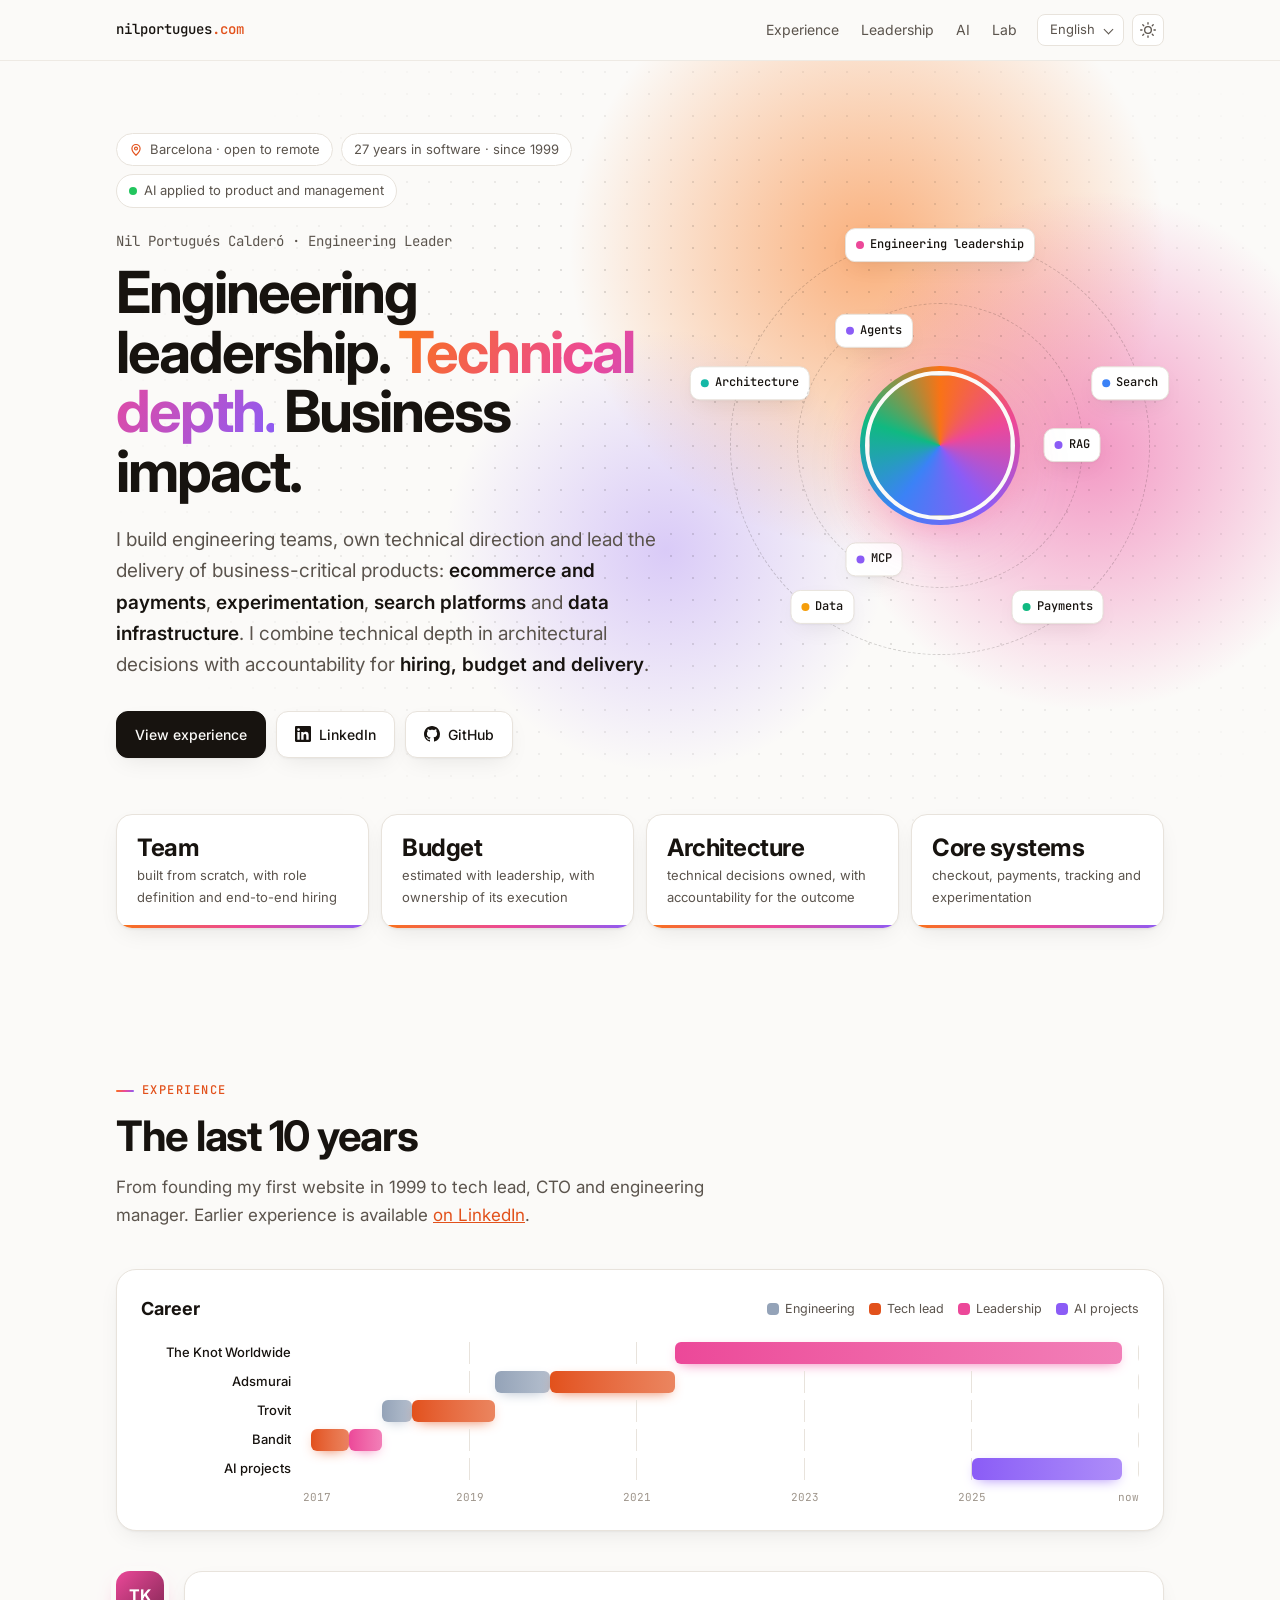
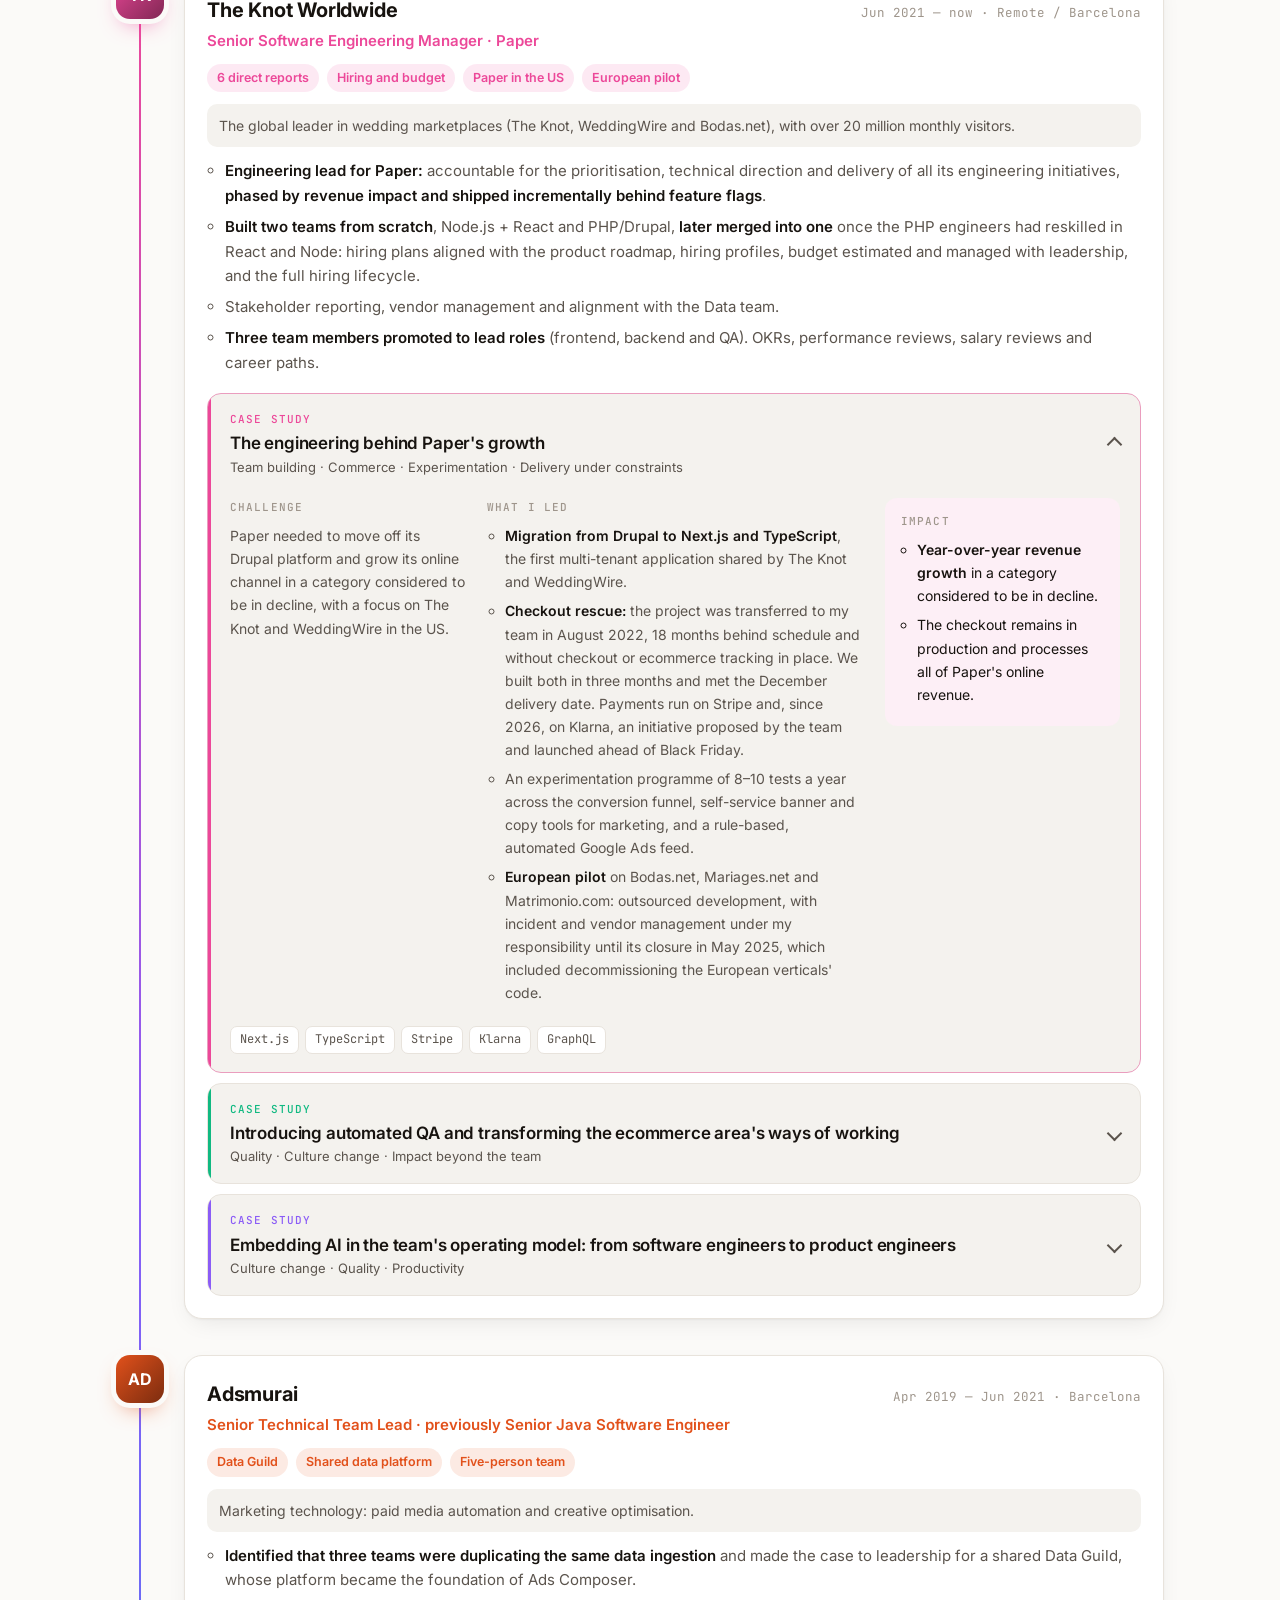
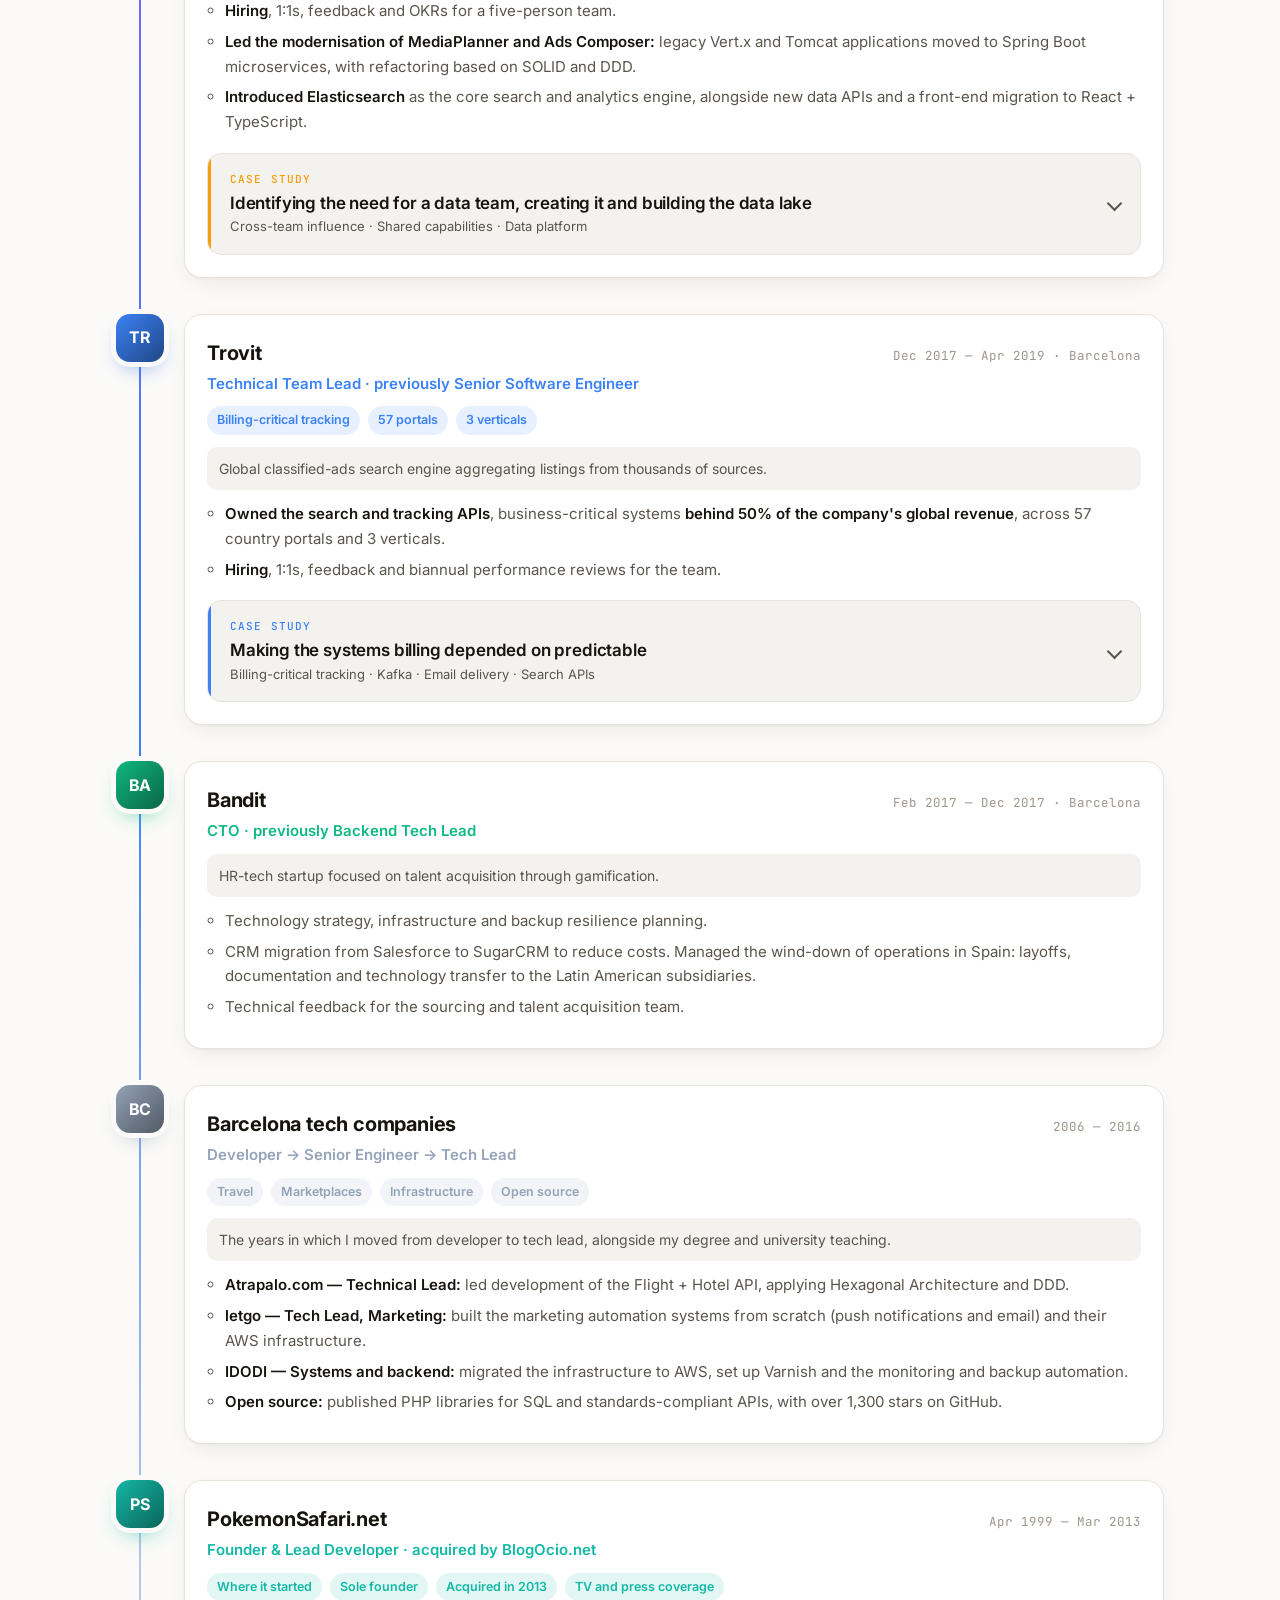
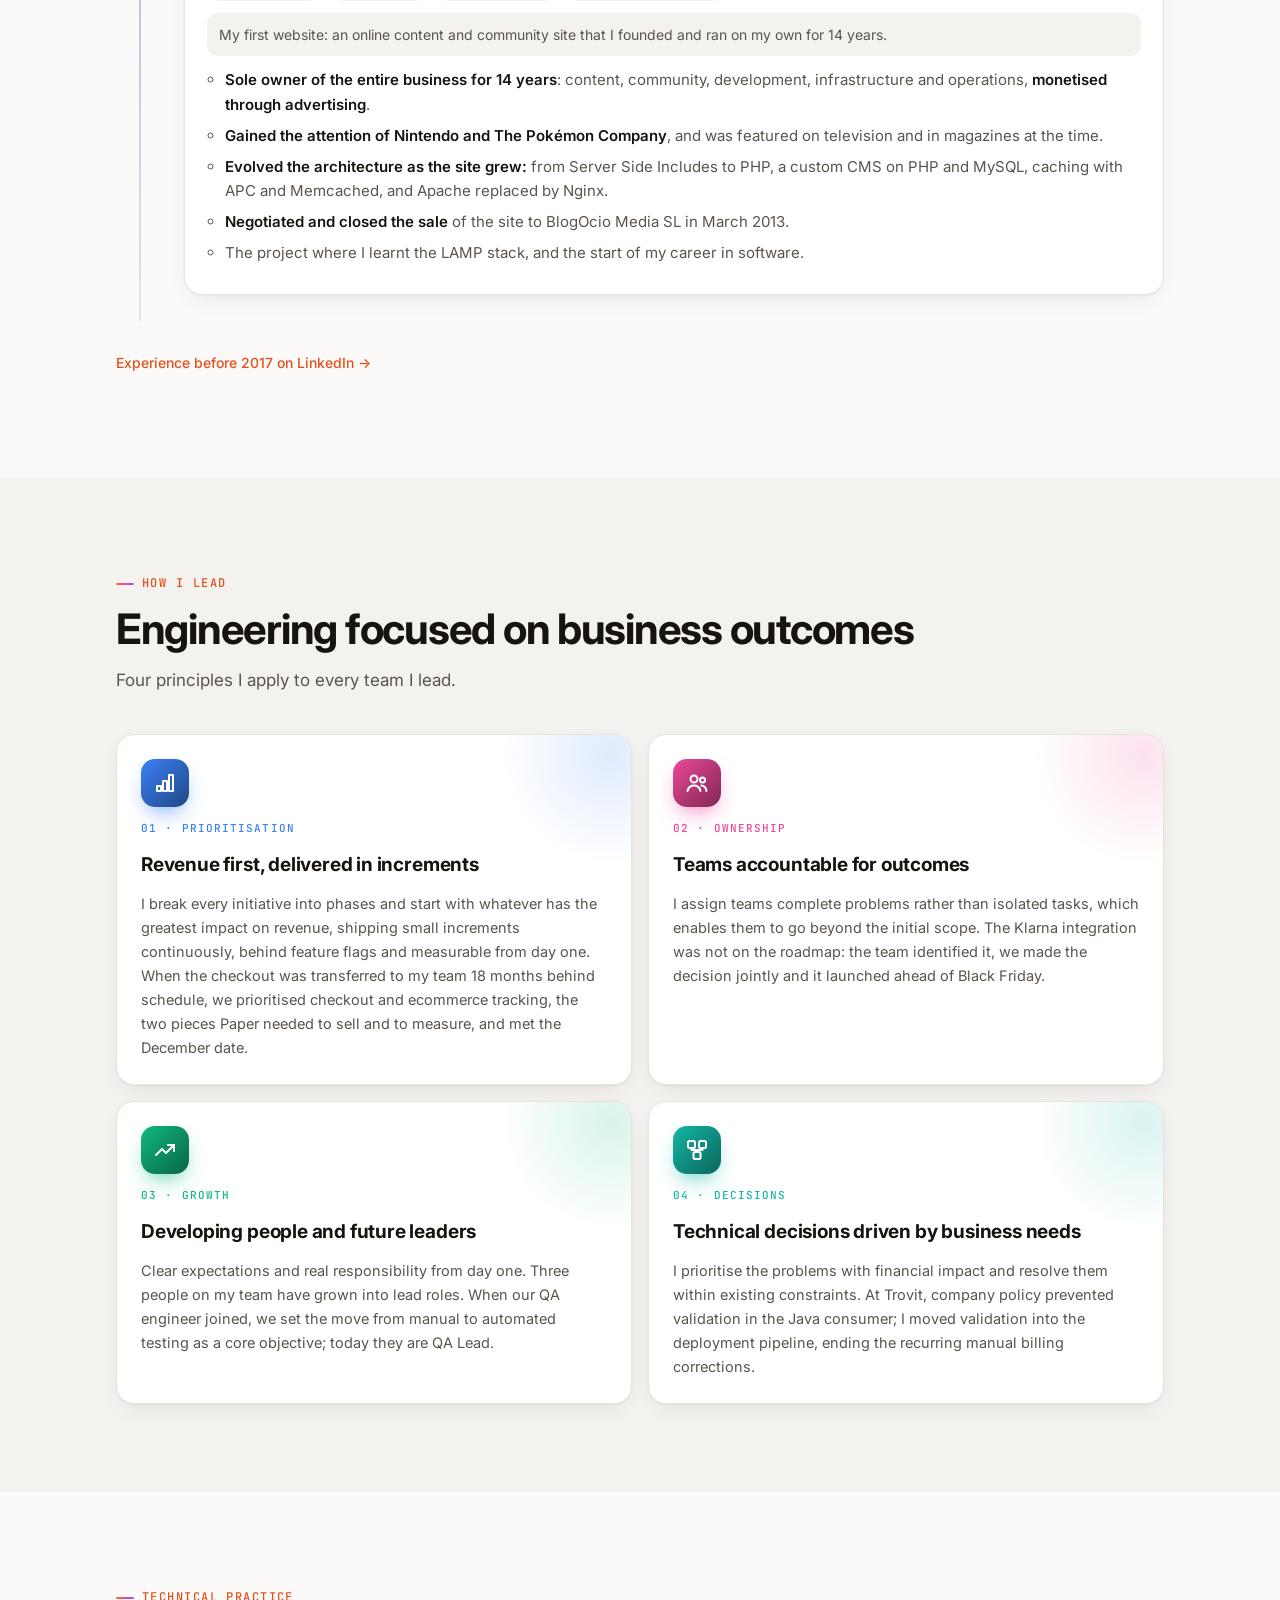
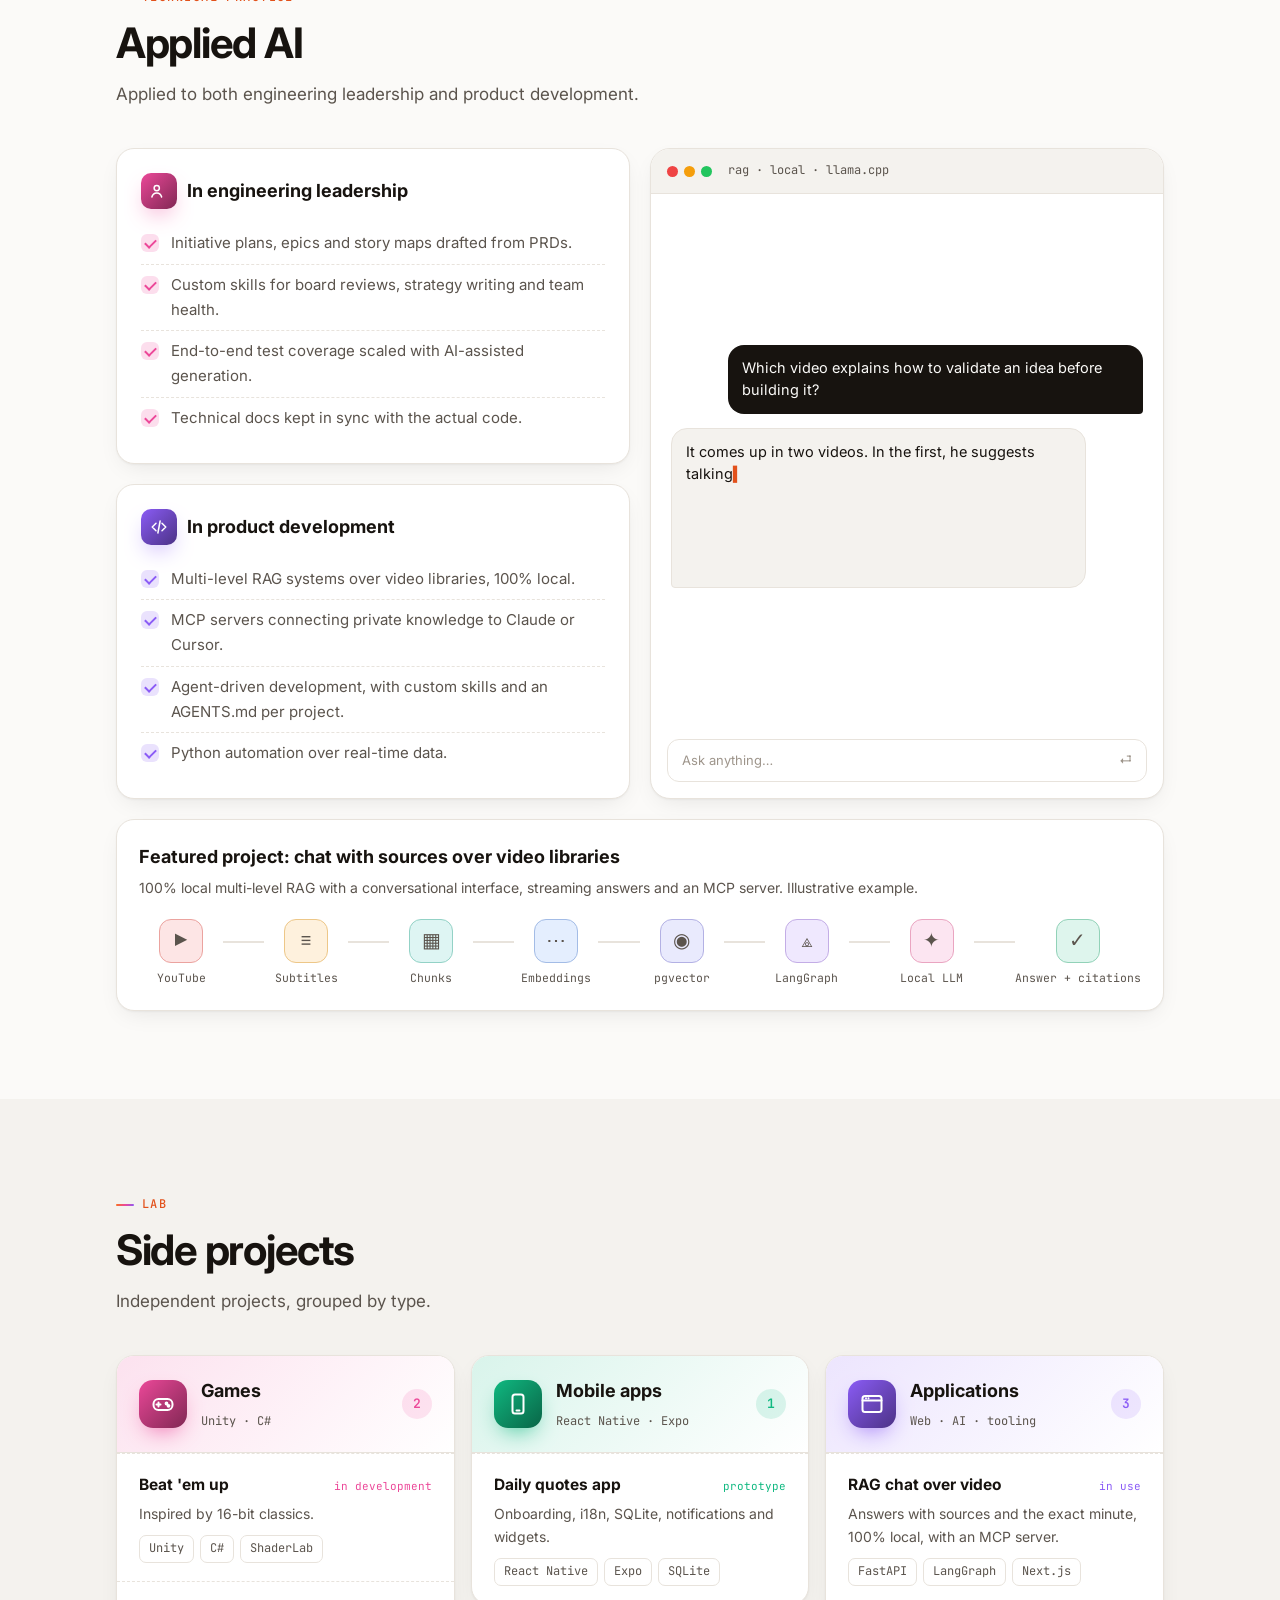
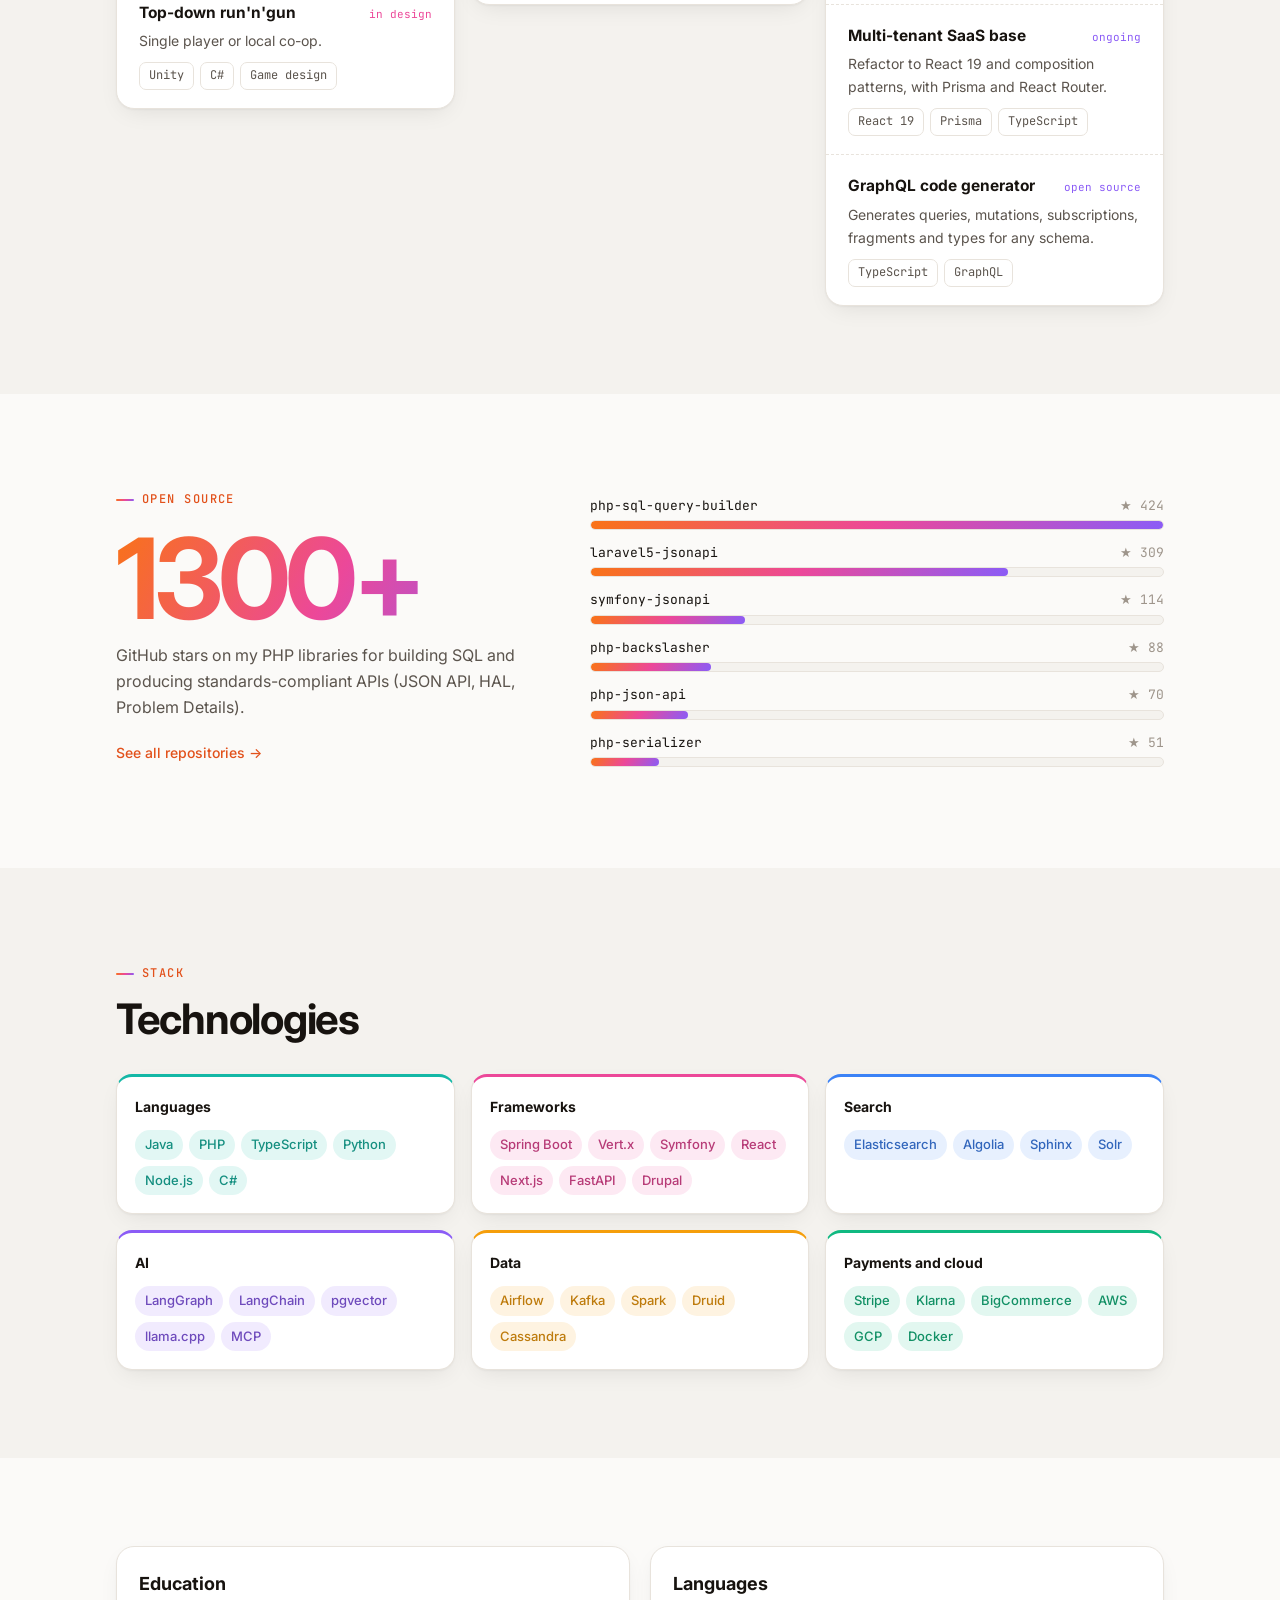
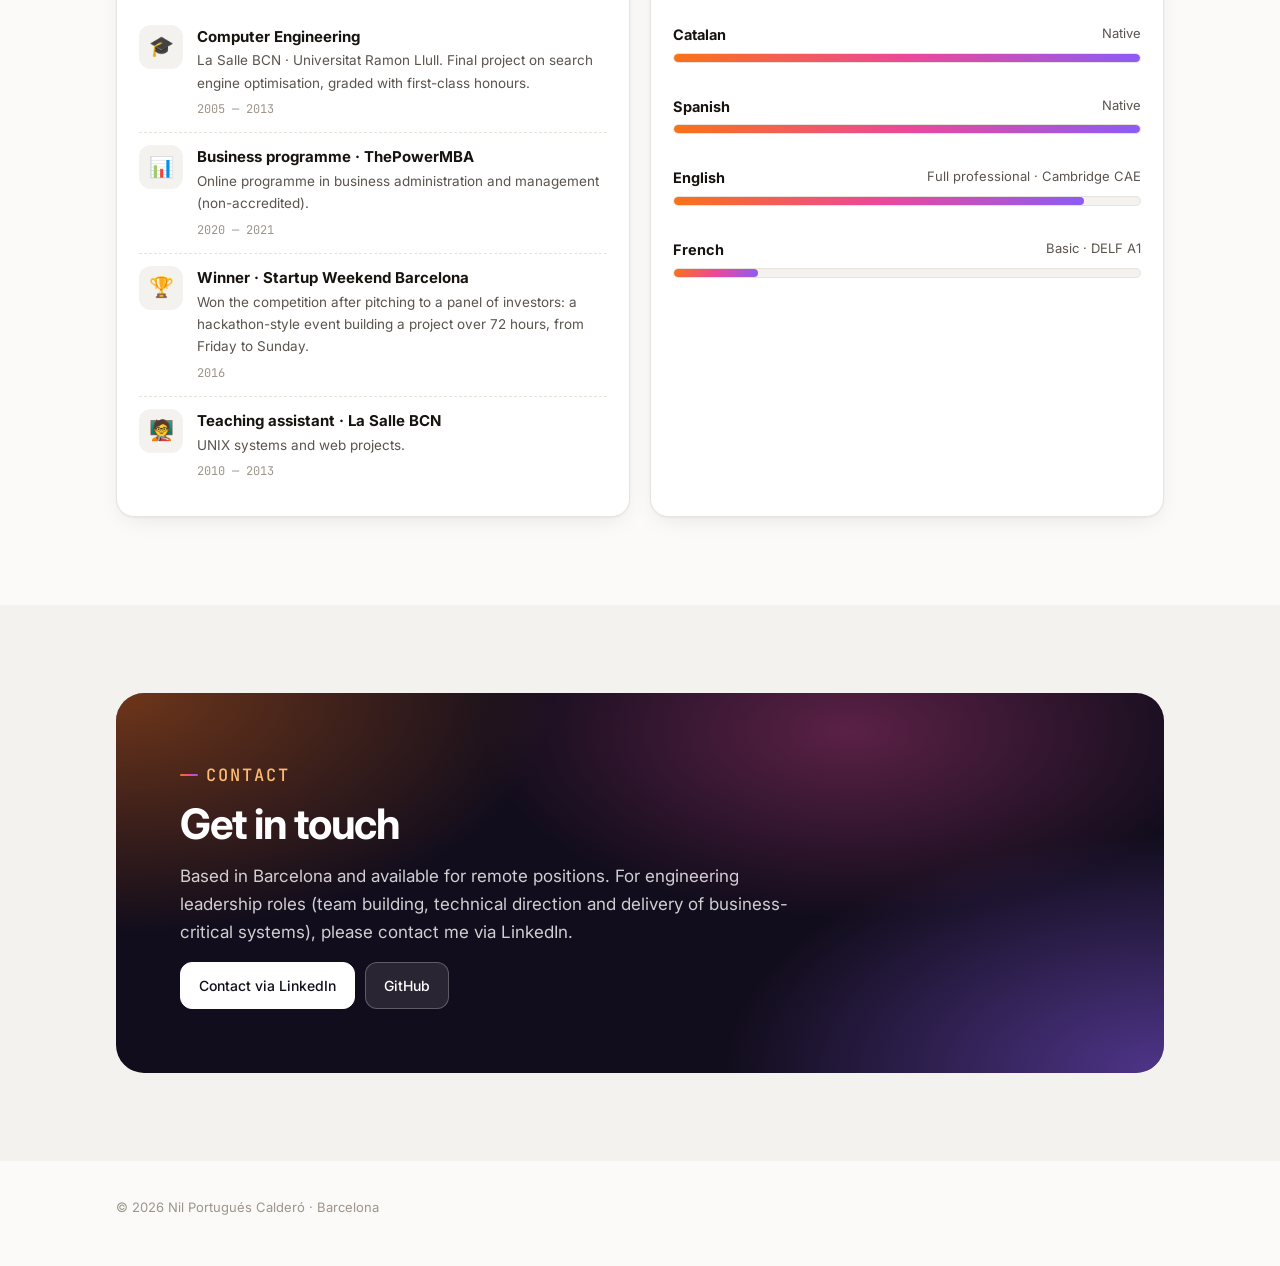
==== index.html @ b3e15c2b "Bridge 2006-2016 with a compact Barcelona tech companies entry One card between Bandit and PokemonSa" ====
<!doctype html>
<html lang="en">
<head>
  <meta charset="utf-8">
  <meta name="viewport" content="width=device-width, initial-scale=1">
  <title>Nil Portugués Calderó</title>
  <meta name="description" content="Nil Portugués Calderó — Engineering leader in Barcelona. Engineering leadership, technical depth and business impact: ecommerce, payments, experimentation, search and data.">
  <meta property="og:title" content="Nil Portugués Calderó · Engineering leadership. Technical depth. Business impact.">
  <meta property="og:description" content="I build engineering teams, own technical direction and lead the delivery of business-critical products. The Knot Worldwide, Adsmurai, Trovit. Barcelona, open to remote.">
  <meta property="og:image" content="https://avatars.githubusercontent.com/u/550948?v=4">
  <meta property="og:url" content="https://nilportugues.com/">
  <meta property="og:locale" content="en_GB">
  <link rel="alternate" hreflang="en" href="https://nilportugues.com/">
  <link rel="alternate" hreflang="es" href="https://nilportugues.com/es/">
  <link rel="alternate" hreflang="x-default" href="https://nilportugues.com/">
  <script>
    // Spanish-speaking browsers land on /es/ unless the visitor has picked a language
    (function () {
      var pref = null;
      try { pref = localStorage.getItem('lang'); } catch (e) {}
      var lang = (navigator.languages && navigator.languages[0]) || navigator.language || '';
      if (pref === 'es' || (!pref && /^es\b/i.test(lang))) location.replace('es/' + location.hash);
    })();
  </script>
  <link rel="icon" href="https://avatars.githubusercontent.com/u/550948?s=64&v=4">
  <link rel="preconnect" href="https://fonts.googleapis.com">
  <link rel="preconnect" href="https://fonts.gstatic.com" crossorigin>
  <link href="https://fonts.googleapis.com/css2?family=Inter:wght@400;500;600;700&family=JetBrains+Mono:wght@400;500;600&display=swap" rel="stylesheet">
  <link rel="stylesheet" href="styles.css">
</head>
<body>

<nav>
  <div class="wrap">
    <a class="brand" href="#">nilportugues<span>.com</span></a>
    <div class="nav-right">
      <ul>
        <li><a href="#experience">Experience</a></li>
        <li><a href="#leadership">Leadership</a></li>
        <li><a href="#ai">AI</a></li>
        <li><a href="#lab">Lab</a></li>
      </ul>
      <details class="lang-menu">
        <summary aria-label="Language">English</summary>
        <ul>
          <li><a href="es/" hreflang="es" lang="es" data-lang="es">Español</a></li>
          <li><span aria-current="true" lang="en">English</span></li>
        </ul>
      </details>
      <button class="theme-toggle" id="theme-toggle" aria-label="Toggle theme" title="Toggle theme">
        <svg width="16" height="16" viewBox="0 0 24 24" fill="none" stroke="currentColor" stroke-width="2" stroke-linecap="round"><circle cx="12" cy="12" r="5"/><path d="M12 1v2M12 21v2M4.2 4.2l1.4 1.4M18.4 18.4l1.4 1.4M1 12h2M21 12h2M4.2 19.8l1.4-1.4M18.4 5.6l1.4-1.4"/></svg>
      </button>
    </div>
  </div>
</nav>

<header class="hero">
  <div class="blob b1"></div><div class="blob b2"></div><div class="blob b3"></div>
  <div class="wrap">
    <div class="hero-grid">
      <div>
        <div class="meta-row">
          <span class="pill"><svg viewBox="0 0 24 24"><path d="M12 21s-7-6.2-7-11.5A7 7 0 0 1 19 9.5C19 14.8 12 21 12 21z"/><circle cx="12" cy="9.5" r="2.5"/></svg>Barcelona · open to remote</span>
          <span class="pill">27 years in software · since 1999</span>
          <span class="pill live">AI applied to product and management</span>
        </div>
        <p class="name">Nil Portugués Calderó · Engineering Leader</p>
        <h1>Engineering leadership. <span class="grad-text">Technical depth.</span> Business impact.</h1>
        <p class="lead">
          I build engineering teams, own technical direction and lead the delivery of business-critical products:
          <strong>ecommerce and payments</strong>, <strong>experimentation</strong>, <strong>search platforms</strong> and <strong>data infrastructure</strong>.
          I combine technical depth in architectural decisions with accountability for <strong>hiring, budget and delivery</strong>.
        </p>
        <div class="links">
          <a class="btn primary" href="#experience">View experience</a>
          <a class="btn" href="https://www.linkedin.com/in/nilportugues" target="_blank" rel="noopener" aria-label="LinkedIn">
            <svg viewBox="0 0 24 24"><path d="M20.45 20.45h-3.56v-5.57c0-1.33-.02-3.04-1.85-3.04-1.85 0-2.14 1.45-2.14 2.94v5.67H9.35V9h3.41v1.56h.05c.48-.9 1.64-1.85 3.37-1.85 3.6 0 4.27 2.37 4.27 5.46v6.28zM5.34 7.43a2.06 2.06 0 110-4.13 2.06 2.06 0 010 4.13zM7.12 20.45H3.56V9h3.56v11.45zM22.22 0H1.77C.79 0 0 .77 0 1.73v20.54C0 23.23.79 24 1.77 24h20.45c.98 0 1.78-.77 1.78-1.73V1.73C24 .77 23.2 0 22.22 0z"/></svg>
            LinkedIn
          </a>
          <a class="btn" href="https://github.com/nilportugues" target="_blank" rel="noopener" aria-label="GitHub">
            <svg viewBox="0 0 16 16"><path d="M8 0C3.58 0 0 3.58 0 8c0 3.54 2.29 6.53 5.47 7.59.4.07.55-.17.55-.38 0-.19-.01-.82-.01-1.49-2.01.37-2.53-.49-2.69-.94-.09-.23-.48-.94-.82-1.13-.28-.15-.68-.52-.01-.53.63-.01 1.08.58 1.23.82.72 1.21 1.87.87 2.33.66.07-.52.28-.87.51-1.07-1.78-.2-3.64-.89-3.64-3.95 0-.87.31-1.59.82-2.15-.08-.2-.36-1.02.08-2.12 0 0 .67-.21 2.2.82.64-.18 1.32-.27 2-.27.68 0 1.36.09 2 .27 1.53-1.04 2.2-.82 2.2-.82.44 1.1.16 1.92.08 2.12.51.56.82 1.27.82 2.15 0 3.07-1.87 3.75-3.65 3.95.29.25.54.73.54 1.48 0 1.07-.01 1.93-.01 2.2 0 .21.15.46.55.38A8.013 8.013 0 0016 8c0-4.42-3.58-8-8-8z"/></svg>
            GitHub
          </a>
        </div>
      </div>
      <div class="orbit-wrap" aria-hidden="true">
        <div class="orbit" style="--R1: min(200px, 34vw); --R2: min(132px, 22vw);">
          <div class="ring">
            <div class="badge" style="--a: -90deg; --r: var(--R1);"><span><i style="--c: var(--c-lead)"></i>Engineering leadership</span></div>
            <div class="badge" style="--a: -18deg; --r: var(--R1);"><span><i style="--c: var(--c-search)"></i>Search</span></div>
            <div class="badge" style="--a: 54deg; --r: var(--R1);"><span><i style="--c: var(--c-pay)"></i>Payments</span></div>
            <div class="badge" style="--a: 126deg; --r: var(--R1);"><span><i style="--c: var(--c-data)"></i>Data</span></div>
            <div class="badge" style="--a: 198deg; --r: var(--R1);"><span><i style="--c: var(--c-arch)"></i>Architecture</span></div>
          </div>
          <div class="ring r2">
            <div class="badge" style="--a: 0deg; --r: var(--R2);"><span><i style="--c: var(--c-ai)"></i>RAG</span></div>
            <div class="badge" style="--a: 120deg; --r: var(--R2);"><span><i style="--c: var(--c-ai)"></i>MCP</span></div>
            <div class="badge" style="--a: 240deg; --r: var(--R2);"><span><i style="--c: var(--c-ai)"></i>Agents</span></div>
          </div>
          <div class="core"><img src="https://avatars.githubusercontent.com/u/550948?s=320&v=4" alt=""></div>
        </div>
      </div>
    </div>

    <div class="stats words">
      <div class="stat"><b>Team</b><span>built from scratch, with role definition and end-to-end hiring</span></div>
      <div class="stat"><b>Budget</b><span>estimated with leadership, with ownership of its execution</span></div>
      <div class="stat"><b>Architecture</b><span>technical decisions owned, with accountability for the outcome</span></div>
      <div class="stat"><b>Core systems</b><span>checkout, payments, tracking and experimentation</span></div>
    </div>
  </div>
</header>

<main>
  <section id="experience">
    <div class="wrap">
      <p class="eyebrow">Experience</p>
      <h2 class="section-title reveal">The last 10 years</h2>
      <p class="section-sub reveal">From founding my first website in 1999 to tech lead, CTO and engineering manager. Earlier experience is available <a href="https://www.linkedin.com/in/nilportugues" target="_blank" rel="noopener" style="color: var(--accent);">on LinkedIn</a>.</p>

      <div class="gantt">
        <div class="gantt-head">
          <h3>Career</h3>
          <div class="legend">
            <span><i style="--c: var(--c-ic)"></i>Engineering</span>
            <span><i style="--c: var(--accent)"></i>Tech lead</span>
            <span><i style="--c: var(--c-lead)"></i>Leadership</span>
            <span><i style="--c: var(--c-ai)"></i>AI projects</span>
          </div>
        </div>
        <div class="g-rows">
          <div class="g-row"><span class="lbl">The Knot Worldwide</span><div class="g-track"><div class="g-bar" style="--s: 44.5%; --e: 98%; --c: var(--c-lead);"></div></div></div>
          <div class="g-row"><span class="lbl">Adsmurai</span><div class="g-track"><div class="g-bar" style="--s: 23%; --e: 29.5%; --c: var(--c-ic);"></div><div class="g-bar" style="--s: 29.5%; --e: 44.5%; --c: var(--accent);"></div></div></div>
          <div class="g-row"><span class="lbl">Trovit</span><div class="g-track"><div class="g-bar" style="--s: 9.5%; --e: 13%; --c: var(--c-ic);"></div><div class="g-bar" style="--s: 13%; --e: 23%; --c: var(--accent);"></div></div></div>
          <div class="g-row"><span class="lbl">Bandit</span><div class="g-track"><div class="g-bar" style="--s: 1%; --e: 5.5%; --c: var(--accent);"></div><div class="g-bar" style="--s: 5.5%; --e: 9.5%; --c: var(--c-lead);"></div></div></div>
          <div class="g-row"><span class="lbl">AI projects</span><div class="g-track"><div class="g-bar" style="--s: 80%; --e: 98%; --c: var(--c-ai);"></div></div></div>
        </div>
        <div class="g-axis"><span></span><div class="ticks"><span style="left: 0%; transform: none;">2017</span><span style="left: 20%">2019</span><span style="left: 40%">2021</span><span style="left: 60%">2023</span><span style="left: 80%">2025</span><span style="left: 100%; transform: translateX(-100%);">now</span></div></div>
      </div>

      <ul class="jobs">
        <li class="job" style="--c: var(--c-lead);">
          <div class="mono">TK</div>
          <div class="job-card">
            <div class="job-top"><h3>The Knot Worldwide</h3><span class="when">Jun 2021 — now · Remote / Barcelona</span></div>
            <p class="role">Senior Software Engineering Manager · Paper</p>
            <div class="kpis"><span class="kpi">6 direct reports</span><span class="kpi">Hiring and budget</span><span class="kpi">Paper in the US</span><span class="kpi">European pilot</span></div>
            <p class="ctx">The global leader in wedding marketplaces (The Knot, WeddingWire and Bodas.net), with over 20 million monthly visitors.</p>
            <ul>
              <li><b>Engineering lead for Paper:</b> accountable for the prioritisation, technical direction and delivery of all its engineering initiatives, <b>phased by revenue impact and shipped incrementally behind feature flags</b>.</li>
              <li><b>Built two teams from scratch</b>, Node.js + React and PHP/Drupal, <b>later merged into one</b> once the PHP engineers had reskilled in React and Node: hiring plans aligned with the product roadmap, hiring profiles, budget estimated and managed with leadership, and the full hiring lifecycle.</li>
              <li>Stakeholder reporting, vendor management and alignment with the Data team.</li>
              <li><b>Three team members promoted to lead roles</b> (frontend, backend and QA). OKRs, performance reviews, salary reviews and career paths.</li>
            </ul>
            <div class="job-cases">
            <details class="case" style="--c: var(--c-lead);" open>
              <summary><span class="case-label">Case study</span><span class="case-title">The engineering behind Paper's growth</span><span class="case-scope">Team building · Commerce · Experimentation · Delivery under constraints</span></summary>
            <div class="case-body">
              <div>
                <h4>Challenge</h4>
                <p>Paper needed to move off its Drupal platform and grow its online channel in a category considered to be in decline, with a focus on The Knot and WeddingWire in the US.</p>
              </div>
              <div>
                <h4>What I led</h4>
                <ul>
                  <li><b>Migration from Drupal to Next.js and TypeScript</b>, the first multi-tenant application shared by The Knot and WeddingWire.</li>
                  <li><b>Checkout rescue:</b> the project was transferred to my team in August 2022, 18 months behind schedule and without checkout or ecommerce tracking in place. We built both in three months and met the December delivery date. Payments run on Stripe and, since 2026, on Klarna, an initiative proposed by the team and launched ahead of Black Friday.</li>
                  <li>An experimentation programme of 8–10 tests a year across the conversion funnel, self-service banner and copy tools for marketing, and a rule-based, automated Google Ads feed.</li>
                  <li><b>European pilot</b> on Bodas.net, Mariages.net and Matrimonio.com: outsourced development, with incident and vendor management under my responsibility until its closure in May 2025, which included decommissioning the European verticals' code.</li>
                </ul>
              </div>
              <div class="case-impact">
                <h4>Impact</h4>
                <ul>
                  <li><b>Year-over-year revenue growth</b> in a category considered to be in decline.</li>
                  <li>The checkout remains in production and processes all of Paper's online revenue.</li>
                </ul>
              </div>
            </div>
            <div class="chips"><span class="chip">Next.js</span><span class="chip">TypeScript</span><span class="chip">Stripe</span><span class="chip">Klarna</span><span class="chip">GraphQL</span></div>
            </details>
            <details class="case" style="--c: var(--c-pay);">
              <summary><span class="case-label">Case study</span><span class="case-title">Introducing automated QA and transforming the ecommerce area's ways of working</span><span class="case-scope">Quality · Culture change · Impact beyond the team</span></summary>
            <div class="case-body">
              <div>
                <h4>Challenge</h4>
                <p>QA across the ecommerce area was manual. The Paper team was being built through new hires and had no automated testing workflow.</p>
              </div>
              <div>
                <h4>What I led</h4>
                <ul>
                  <li><b>Introduced an automated QA flow with E2E tests</b>, the first in the ecommerce area.</li>
                  <li>Embedded it in the team's workflow from its formation.</li>
                  <li>The team's QA engineer led the automation effort and progressed from associate to QA Lead.</li>
                </ul>
              </div>
              <div class="case-impact">
                <h4>Impact</h4>
                <ul>
                  <li><b>Automated testing established as standard practice</b> for the development team from day one.</li>
                  <li><b>The new quality approach adopted across the ecommerce area</b>, beyond the Paper team.</li>
                  <li>QA engineer promoted from associate to QA Lead.</li>
                </ul>
              </div>
            </div>
            </details>
            <details class="case" style="--c: var(--c-ai);">
              <summary><span class="case-label">Case study</span><span class="case-title">Embedding AI in the team's operating model: from software engineers to product engineers</span><span class="case-scope">Culture change · Quality · Productivity</span></summary>
            <div class="case-body">
              <div>
                <h4>Challenge</h4>
                <p>Ensure AI transforms how the entire team operates, beyond individual productivity.</p>
              </div>
              <div>
                <h4>What I led</h4>
                <ul>
                  <li><b>A shift in team mindset</b> from software engineers to product engineers.</li>
                  <li>Initiative plans, epics and story maps derived from PRDs, and AI-generated reporting.</li>
                  <li><b>Errors resolved as soon as they are detected</b>, with E2E coverage extended through AI-generated tests.</li>
                </ul>
              </div>
              <div class="case-impact">
                <h4>Impact</h4>
                <ul>
                  <li><b>All annual engineering objectives met</b>, with a higher volume of experiments.</li>
                  <li><b>Recurring errors and constant alerts eliminated</b>, making on-call predictable.</li>
                  <li>Improved code quality, validated by Snyk and other analysis tools.</li>
                </ul>
              </div>
            </div>
            <div class="chips"><span class="chip">AI agents</span><span class="chip">E2E testing</span><span class="chip">Snyk</span></div>
            </details>
            </div>
          </div>
        </li>
        <li class="job" style="--c: var(--accent);">
          <div class="mono">AD</div>
          <div class="job-card">
            <div class="job-top"><h3>Adsmurai</h3><span class="when">Apr 2019 — Jun 2021 · Barcelona</span></div>
            <p class="role">Senior Technical Team Lead · previously Senior Java Software Engineer</p>
            <div class="kpis"><span class="kpi">Data Guild</span><span class="kpi">Shared data platform</span><span class="kpi">Five-person team</span></div>
            <p class="ctx">Marketing technology: paid media automation and creative optimisation.</p>
            <ul>
              <li><b>Identified that three teams were duplicating the same data ingestion</b> and made the case to leadership for a shared Data Guild, whose platform became the foundation of Ads Composer.</li>
              <li><b>Hiring</b>, 1:1s, feedback and OKRs for a five-person team.</li>
              <li><b>Led the modernisation of MediaPlanner and Ads Composer:</b> legacy Vert.x and Tomcat applications moved to Spring Boot microservices, with refactoring based on SOLID and DDD.</li>
              <li><b>Introduced Elasticsearch</b> as the core search and analytics engine, alongside new data APIs and a front-end migration to React + TypeScript.</li>
            </ul>
            <div class="job-cases">
            <details class="case" style="--c: var(--c-data);">
              <summary><span class="case-label">Case study</span><span class="case-title">Identifying the need for a data team, creating it and building the data lake</span><span class="case-scope">Cross-team influence · Shared capabilities · Data platform</span></summary>
            <div class="case-body">
              <div>
                <h4>Challenge</h4>
                <p>Campaign data from Facebook, Instagram, TikTok and Snapchat was fragmented, three teams repeatedly reimplemented the same ingestion, and the existing Data team, focused on computer vision for feed labelling, operated in isolation.</p>
              </div>
              <div>
                <h4>What I led</h4>
                <ul>
                  <li><b>Made the case to leadership for a Data Guild:</b> a four-person team that integrated the existing Data team.</li>
                  <li><b>Built a data lake with Airflow and Snowflake</b> that centralised campaign data from all four platforms. Snowflake was selected by other stakeholders; I designed and implemented the pipelines.</li>
                  <li>Decided to migrate the UGC project from Vert.x to Spring Boot for its simplicity and better documentation.</li>
                  <li>Delivered with a five-person team operating on a startup model.</li>
                </ul>
              </div>
              <div class="case-impact">
                <h4>Impact</h4>
                <ul>
                  <li><b>Three teams stopped duplicating ingestion</b> and moved to a single source of truth.</li>
                  <li>The foundation of Ads Composer, a product that provides clients with metrics and identifies the optimal segments for investment.</li>
                  <li>Faster, more reliable delivery of data projects.</li>
                </ul>
              </div>
            </div>
            <div class="chips"><span class="chip">Airflow</span><span class="chip">Snowflake</span><span class="chip">Spring Boot</span><span class="chip">Cassandra</span><span class="chip">Druid</span></div>
            </details>
            </div>
          </div>
        </li>
        <li class="job" style="--c: var(--c-search);">
          <div class="mono">TR</div>
          <div class="job-card">
            <div class="job-top"><h3>Trovit</h3><span class="when">Dec 2017 — Apr 2019 · Barcelona</span></div>
            <p class="role">Technical Team Lead · previously Senior Software Engineer</p>
            <div class="kpis"><span class="kpi">Billing-critical tracking</span><span class="kpi">57 portals</span><span class="kpi">3 verticals</span></div>
            <p class="ctx">Global classified-ads search engine aggregating listings from thousands of sources.</p>
            <ul>
              <li><b>Owned the search and tracking APIs</b>, business-critical systems <b>behind 50% of the company's global revenue</b>, across 57 country portals and 3 verticals.</li>
              <li><b>Hiring</b>, 1:1s, feedback and biannual performance reviews for the team.</li>
            </ul>
            <div class="job-cases">
            <details class="case" style="--c: var(--c-search);">
              <summary><span class="case-label">Case study</span><span class="case-title">Making the systems billing depended on predictable</span><span class="case-scope">Billing-critical tracking · Kafka · Email delivery · Search APIs</span></summary>
            <div class="case-body">
              <div>
                <h4>Challenge</h4>
                <p>Tracking underpinned the billing model. Events were produced in PHP without strict typing, every Kafka message was typed manually and, under company policy, the Java consumer performed no validation. Errors reached the dataset and required manual recomputation through ad hoc scripts.</p>
              </div>
              <div>
                <h4>What I led</h4>
                <ul>
                  <li><b>Rebuilt the tracking API and moved validation upstream:</b> a Java integration suite, embedded in the deployment pipeline, that ran the consumer and simulated every message across the flow (PHP, Kafka, Kafka Streams in Java and Scala, data lake) before release to production.</li>
                  <li><b>Rebuilt the company-wide email service</b>, with a measured volume of around 100,000 emails a day: an unmaintainable legacy system, with IPs on spam blacklists and no defined SLA. I established SLAs for delivery speed and machine and IP usage.</li>
                  <li><b>Search API for every vertical across 57 countries</b>, with measured typical traffic of 30,000 requests per minute. I set a sub-100 ms latency target: in-memory endpoints responding in ~1 ms, caching for the rest, and Grafana monitoring by endpoint and country.</li>
                  <li>Decoupled the frontends from the legacy search engine, migrating from PHP to Next.js and introducing quality and SEO tests where none existed.</li>
                </ul>
              </div>
              <div class="case-impact">
                <h4>Impact</h4>
                <ul>
                  <li><b>Eliminated the recurring manual recomputations</b> of billing data.</li>
                  <li><b>IPs removed from spam blacklists</b>, with deliveries within SLA.</li>
                  <li>Full traceability of traffic peaks by endpoint and country.</li>
                </ul>
              </div>
            </div>
            <div class="chips"><span class="chip">PHP</span><span class="chip">Kafka Streams</span><span class="chip">Java</span><span class="chip">Scala</span><span class="chip">Grafana</span></div>
            </details>
            </div>
          </div>
        </li>
        <li class="job" style="--c: var(--c-pay);">
          <div class="mono">BA</div>
          <div class="job-card">
            <div class="job-top"><h3>Bandit</h3><span class="when">Feb 2017 — Dec 2017 · Barcelona</span></div>
            <p class="role">CTO · previously Backend Tech Lead</p>
            <p class="ctx">HR-tech startup focused on talent acquisition through gamification.</p>
            <ul>
              <li>Technology strategy, infrastructure and backup resilience planning.</li>
              <li>CRM migration from Salesforce to SugarCRM to reduce costs. Managed the wind-down of operations in Spain: layoffs, documentation and technology transfer to the Latin American subsidiaries.</li>
              <li>Technical feedback for the sourcing and talent acquisition team.</li>
            </ul>
          </div>
        </li>
        <li class="job" style="--c: var(--c-ic);">
          <div class="mono">BC</div>
          <div class="job-card">
            <div class="job-top"><h3>Barcelona tech companies</h3><span class="when">2006 — 2016</span></div>
            <p class="role">Developer → Senior Engineer → Tech Lead</p>
            <div class="kpis"><span class="kpi">Travel</span><span class="kpi">Marketplaces</span><span class="kpi">Infrastructure</span><span class="kpi">Open source</span></div>
            <p class="ctx">The years in which I moved from developer to tech lead, alongside my degree and university teaching.</p>
            <ul>
              <li><b>Atrapalo.com — Technical Lead:</b> led development of the Flight + Hotel API, applying Hexagonal Architecture and DDD.</li>
              <li><b>letgo — Tech Lead, Marketing:</b> built the marketing automation systems from scratch (push notifications and email) and their AWS infrastructure.</li>
              <li><b>IDODI — Systems and backend:</b> migrated the infrastructure to AWS, set up Varnish and the monitoring and backup automation.</li>
              <li><b>Open source:</b> published PHP libraries for SQL and standards-compliant APIs, with over 1,300 stars on GitHub.</li>
            </ul>
          </div>
        </li>
        <li class="job" style="--c: var(--c-arch);">
          <div class="mono">PS</div>
          <div class="job-card">
            <div class="job-top"><h3>PokemonSafari.net</h3><span class="when">Apr 1999 — Mar 2013</span></div>
            <p class="role">Founder &amp; Lead Developer · acquired by BlogOcio.net</p>
            <div class="kpis"><span class="kpi">Where it started</span><span class="kpi">Sole founder</span><span class="kpi">Acquired in 2013</span><span class="kpi">TV and press coverage</span></div>
            <p class="ctx">My first website: an online content and community site that I founded and ran on my own for 14 years.</p>
            <ul>
              <li><b>Sole owner of the entire business for 14 years</b>: content, community, development, infrastructure and operations, <b>monetised through advertising</b>.</li>
              <li><b>Gained the attention of Nintendo and The Pokémon Company</b>, and was featured on television and in magazines at the time.</li>
              <li><b>Evolved the architecture as the site grew:</b> from Server Side Includes to PHP, a custom CMS on PHP and MySQL, caching with APC and Memcached, and Apache replaced by Nginx.</li>
              <li><b>Negotiated and closed the sale</b> of the site to BlogOcio Media SL in March 2013.</li>
              <li>The project where I learnt the LAMP stack, and the start of my career in software.</li>
            </ul>
          </div>
        </li>
      </ul>
      <p class="more"><a href="https://www.linkedin.com/in/nilportugues" target="_blank" rel="noopener">Experience before 2017 on LinkedIn →</a></p>
    </div>
  </section>

  <section id="leadership" class="alt">
    <div class="wrap">
      <p class="eyebrow">How I lead</p>
      <h2 class="section-title reveal">Engineering focused on business outcomes</h2>
      <p class="section-sub reveal">Four principles I apply to every team I lead.</p>

      <div class="expertise">
        <article class="xcard reveal" style="--c: var(--c-search);">
          <div class="xicon"><svg viewBox="0 0 24 24"><path d="M4 20h4v-5H4zM10 20h4V10h-4zM16 20h4V4h-4z"/></svg></div>
          <span class="tag-top">01 · PRIORITISATION</span>
          <h3>Revenue first, delivered in increments</h3>
          <p>I break every initiative into phases and start with whatever has the greatest impact on revenue, shipping small increments continuously, behind feature flags and measurable from day one. When the checkout was transferred to my team 18 months behind schedule, we prioritised checkout and ecommerce tracking, the two pieces Paper needed to sell and to measure, and met the December date.</p>
        </article>
        <article class="xcard reveal" style="--c: var(--c-lead);">
          <div class="xicon"><svg viewBox="0 0 24 24"><circle cx="9" cy="8" r="3.5"/><path d="M2.5 20c.8-3.6 3.4-5.5 6.5-5.5s5.7 1.9 6.5 5.5"/><circle cx="17.5" cy="9" r="2.5"/><path d="M16.5 14.6c2.6.2 4.4 1.9 5 5.4"/></svg></div>
          <span class="tag-top">02 · OWNERSHIP</span>
          <h3>Teams accountable for outcomes</h3>
          <p>I assign teams complete problems rather than isolated tasks, which enables them to go beyond the initial scope. The Klarna integration was not on the roadmap: the team identified it, we made the decision jointly and it launched ahead of Black Friday.</p>
        </article>
        <article class="xcard reveal" style="--c: var(--c-pay);">
          <div class="xicon"><svg viewBox="0 0 24 24"><path d="M3 17l6-6 4 4 8-8"/><path d="M15 7h6v6"/></svg></div>
          <span class="tag-top">03 · GROWTH</span>
          <h3>Developing people and future leaders</h3>
          <p>Clear expectations and real responsibility from day one. Three people on my team have grown into lead roles. When our QA engineer joined, we set the move from manual to automated testing as a core objective; today they are QA Lead.</p>
        </article>
        <article class="xcard reveal" style="--c: var(--c-arch);">
          <div class="xicon"><svg viewBox="0 0 24 24"><rect x="3" y="3" width="7" height="7" rx="1.5"/><rect x="14" y="3" width="7" height="7" rx="1.5"/><rect x="8.5" y="14" width="7" height="7" rx="1.5"/><path d="M6.5 10v2h11v-2M12 12v2"/></svg></div>
          <span class="tag-top">04 · DECISIONS</span>
          <h3>Technical decisions driven by business needs</h3>
          <p>I prioritise the problems with financial impact and resolve them within existing constraints. At Trovit, company policy prevented validation in the Java consumer; I moved validation into the deployment pipeline, ending the recurring manual billing corrections.</p>
        </article>
      </div>
    </div>
  </section>

  <section id="ai">
    <div class="wrap">
      <p class="eyebrow">Technical practice</p>
      <h2 class="section-title reveal">Applied AI</h2>
      <p class="section-sub reveal">Applied to both engineering leadership and product development.</p>
      <div class="ai-grid">
        <div style="display: grid; gap: 20px;">
          <div class="panel reveal" style="--c: var(--c-lead);">
            <h3><span class="xicon"><svg viewBox="0 0 24 24"><circle cx="9" cy="8" r="3.5"/><path d="M2.5 20c.8-3.6 3.4-5.5 6.5-5.5s5.7 1.9 6.5 5.5"/></svg></span>In engineering leadership</h3>
            <ul class="checklist">
              <li>Initiative plans, epics and story maps drafted from PRDs.</li>
              <li>Custom skills for board reviews, strategy writing and team health.</li>
              <li>End-to-end test coverage scaled with AI-assisted generation.</li>
              <li>Technical docs kept in sync with the actual code.</li>
            </ul>
          </div>
          <div class="panel reveal" style="--c: var(--c-ai);">
            <h3><span class="xicon"><svg viewBox="0 0 24 24"><path d="m8 7-5 5 5 5M16 7l5 5-5 5M13.5 4l-3 16"/></svg></span>In product development</h3>
            <ul class="checklist">
              <li>Multi-level RAG systems over video libraries, 100% local.</li>
              <li>MCP servers connecting private knowledge to Claude or Cursor.</li>
              <li>Agent-driven development, with custom skills and an AGENTS.md per project.</li>
              <li>Python automation over real-time data.</li>
            </ul>
          </div>
        </div>

        <div class="chat reveal">
          <div class="chat-bar"><i></i><i></i><i></i><span>rag · local · llama.cpp</span></div>
          <div class="chat-body">
            <div class="msg user">Which video explains how to validate an idea before building it?</div>
            <div class="msg bot">
              <span class="typed" data-text="It comes up in two videos. In the first, he suggests talking to 10 users before writing any code; in the second, launching a landing page and measuring conversion. Here they are at the exact minute:"></span>
              <div class="sources">
                <span class="src"><span class="thumb">▶</span>Video 12 · 04:31</span>
                <span class="src"><span class="thumb">▶</span>Video 37 · 18:05</span>
              </div>
            </div>
          </div>
          <div class="chat-input"><span>Ask anything…</span><span>⏎</span></div>
        </div>
      </div>

      <div class="pipeline reveal">
        <h3>Featured project: chat with sources over video libraries</h3>
        <p>100% local multi-level RAG with a conversational interface, streaming answers and an MCP server. Illustrative example.</p>
        <div class="pipe">
          <div class="node" style="--c: #ef4444"><span class="ic">▶</span>YouTube</div><div class="link"></div>
          <div class="node" style="--c: var(--c-data)"><span class="ic">≡</span>Subtitles</div><div class="link"></div>
          <div class="node" style="--c: var(--c-arch)"><span class="ic">▦</span>Chunks</div><div class="link"></div>
          <div class="node" style="--c: var(--c-search)"><span class="ic">⋯</span>Embeddings</div><div class="link"></div>
          <div class="node" style="--c: #6366f1"><span class="ic">◉</span>pgvector</div><div class="link"></div>
          <div class="node" style="--c: var(--c-ai)"><span class="ic">⟁</span>LangGraph</div><div class="link"></div>
          <div class="node" style="--c: var(--c-lead)"><span class="ic">✦</span>Local LLM</div><div class="link"></div>
          <div class="node" style="--c: var(--c-pay)"><span class="ic">✓</span>Answer + citations</div>
        </div>
      </div>
    </div>
  </section>

  <section id="lab" class="alt">
    <div class="wrap">
      <p class="eyebrow">Lab</p>
      <h2 class="section-title reveal">Side projects</h2>
      <p class="section-sub reveal">Independent projects, grouped by type.</p>
      <div class="ptypes">
        <article class="ptype reveal" style="--c: var(--c-lead);">
          <div class="ptype-head"><div class="xicon"><svg viewBox="0 0 24 24"><rect x="2.5" y="7" width="19" height="11" rx="5"/><path d="M7.5 10.5v4M5.5 12.5h4"/><circle cx="15.5" cy="11.5" r=".9"/><circle cx="17.5" cy="13.8" r=".9"/></svg></div><div><h3>Games</h3><span>Unity · C#</span></div><span class="count">2</span></div>
          <div class="proj">
            <div class="proj-top"><h4>Beat 'em up</h4><span class="state">in development</span></div>
            <p>Inspired by 16-bit classics.</p>
            <div class="chips"><span class="chip">Unity</span><span class="chip">C#</span><span class="chip">ShaderLab</span></div>
          </div>
          <div class="proj">
            <div class="proj-top"><h4>Top-down run'n'gun</h4><span class="state">in design</span></div>
            <p>Single player or local co-op.</p>
            <div class="chips"><span class="chip">Unity</span><span class="chip">C#</span><span class="chip">Game design</span></div>
          </div>
        </article>
        <article class="ptype reveal" style="--c: var(--c-pay);">
          <div class="ptype-head"><div class="xicon"><svg viewBox="0 0 24 24"><rect x="6.5" y="2.5" width="11" height="19" rx="2.5"/><path d="M10.5 18.5h3"/></svg></div><div><h3>Mobile apps</h3><span>React Native · Expo</span></div><span class="count">1</span></div>
          <div class="proj">
            <div class="proj-top"><h4>Daily quotes app</h4><span class="state">prototype</span></div>
            <p>Onboarding, i18n, SQLite, notifications and widgets.</p>
            <div class="chips"><span class="chip">React Native</span><span class="chip">Expo</span><span class="chip">SQLite</span></div>
          </div>
        </article>
        <article class="ptype reveal" style="--c: var(--c-ai);">
          <div class="ptype-head"><div class="xicon"><svg viewBox="0 0 24 24"><rect x="2.5" y="4" width="19" height="16" rx="2.5"/><path d="M2.5 8.5h19M6 6.3h.01M8.5 6.3h.01"/></svg></div><div><h3>Applications</h3><span>Web · AI · tooling</span></div><span class="count">3</span></div>
          <div class="proj">
            <div class="proj-top"><h4><a href="#ai">RAG chat over video</a></h4><span class="state">in use</span></div>
            <p>Answers with sources and the exact minute, 100% local, with an MCP server.</p>
            <div class="chips"><span class="chip">FastAPI</span><span class="chip">LangGraph</span><span class="chip">Next.js</span></div>
          </div>
          <div class="proj">
            <div class="proj-top"><h4>Multi-tenant SaaS base</h4><span class="state">ongoing</span></div>
            <p>Refactor to React 19 and composition patterns, with Prisma and React Router.</p>
            <div class="chips"><span class="chip">React 19</span><span class="chip">Prisma</span><span class="chip">TypeScript</span></div>
          </div>
          <div class="proj">
            <div class="proj-top"><h4><a href="https://github.com/nilportugues/graphql-data-access-generator" target="_blank" rel="noopener">GraphQL code generator</a></h4><span class="state">open source</span></div>
            <p>Generates queries, mutations, subscriptions, fragments and types for any schema.</p>
            <div class="chips"><span class="chip">TypeScript</span><span class="chip">GraphQL</span></div>
          </div>
        </article>
      </div>
    </div>
  </section>

  <section id="opensource">
    <div class="wrap">
      <div class="oss-grid">
        <div class="reveal">
          <p class="eyebrow">Open source</p>
          <p class="big-number grad-text">1300+</p>
          <p class="muted">GitHub stars on my PHP libraries for building SQL and producing standards-compliant APIs (JSON&nbsp;API, HAL, Problem Details).</p>
          <p class="more"><a href="https://github.com/nilportugues?tab=repositories" target="_blank" rel="noopener">See all repositories →</a></p>
        </div>
        <div class="bars">
          <a class="bar-row" href="https://github.com/nilportugues/php-sql-query-builder" target="_blank" rel="noopener"><div class="top"><span>php-sql-query-builder</span><span>★ 424</span></div><div class="bar"><i style="--w: 100%"></i></div></a>
          <a class="bar-row" href="https://github.com/nilportugues/laravel5-jsonapi" target="_blank" rel="noopener"><div class="top"><span>laravel5-jsonapi</span><span>★ 309</span></div><div class="bar"><i style="--w: 73%"></i></div></a>
          <a class="bar-row" href="https://github.com/nilportugues/symfony-jsonapi" target="_blank" rel="noopener"><div class="top"><span>symfony-jsonapi</span><span>★ 114</span></div><div class="bar"><i style="--w: 27%"></i></div></a>
          <a class="bar-row" href="https://github.com/nilportugues/php-backslasher" target="_blank" rel="noopener"><div class="top"><span>php-backslasher</span><span>★ 88</span></div><div class="bar"><i style="--w: 21%"></i></div></a>
          <a class="bar-row" href="https://github.com/nilportugues/php-json-api" target="_blank" rel="noopener"><div class="top"><span>php-json-api</span><span>★ 70</span></div><div class="bar"><i style="--w: 17%"></i></div></a>
          <a class="bar-row" href="https://github.com/nilportugues/php-serializer" target="_blank" rel="noopener"><div class="top"><span>php-serializer</span><span>★ 51</span></div><div class="bar"><i style="--w: 12%"></i></div></a>
        </div>
      </div>
    </div>
  </section>

  <section id="stack" class="alt">
    <div class="wrap">
      <p class="eyebrow">Stack</p>
      <h2 class="section-title reveal">Technologies</h2>
      <div class="stack" style="margin-top: 32px;">
        <div class="reveal" style="--c: var(--c-arch);"><h3>Languages</h3><div class="tags"><span class="tag">Java</span><span class="tag">PHP</span><span class="tag">TypeScript</span><span class="tag">Python</span><span class="tag">Node.js</span><span class="tag">C#</span></div></div>
        <div class="reveal" style="--c: var(--c-lead);"><h3>Frameworks</h3><div class="tags"><span class="tag">Spring Boot</span><span class="tag">Vert.x</span><span class="tag">Symfony</span><span class="tag">React</span><span class="tag">Next.js</span><span class="tag">FastAPI</span><span class="tag">Drupal</span></div></div>
        <div class="reveal" style="--c: var(--c-search);"><h3>Search</h3><div class="tags"><span class="tag">Elasticsearch</span><span class="tag">Algolia</span><span class="tag">Sphinx</span><span class="tag">Solr</span></div></div>
        <div class="reveal" style="--c: var(--c-ai);"><h3>AI</h3><div class="tags"><span class="tag">LangGraph</span><span class="tag">LangChain</span><span class="tag">pgvector</span><span class="tag">llama.cpp</span><span class="tag">MCP</span></div></div>
        <div class="reveal" style="--c: var(--c-data);"><h3>Data</h3><div class="tags"><span class="tag">Airflow</span><span class="tag">Kafka</span><span class="tag">Spark</span><span class="tag">Druid</span><span class="tag">Cassandra</span></div></div>
        <div class="reveal" style="--c: var(--c-pay);"><h3>Payments and cloud</h3><div class="tags"><span class="tag">Stripe</span><span class="tag">Klarna</span><span class="tag">BigCommerce</span><span class="tag">AWS</span><span class="tag">GCP</span><span class="tag">Docker</span></div></div>
      </div>
    </div>
  </section>

  <section id="education">
    <div class="wrap">
      <div class="edu-grid">
        <div class="ecard reveal">
          <h3>Education</h3>
          <div class="edu-item"><span class="ei">🎓</span><div><b>Computer Engineering</b><span>La Salle BCN · Universitat Ramon Llull. Final project on search engine optimisation, graded with first-class honours.</span><small>2005 — 2013</small></div></div>
          <div class="edu-item"><span class="ei">📊</span><div><b>Business programme · ThePowerMBA</b><span>Online programme in business administration and management (non-accredited).</span><small>2020 — 2021</small></div></div>
          <div class="edu-item"><span class="ei">🏆</span><div><b>Winner · Startup Weekend Barcelona</b><span>Won the competition after pitching to a panel of investors: a hackathon-style event building a project over 72 hours, from Friday to Sunday.</span><small>2016</small></div></div>
          <div class="edu-item"><span class="ei">🧑‍🏫</span><div><b>Teaching assistant · La Salle BCN</b><span>UNIX systems and web projects.</span><small>2010 — 2013</small></div></div>
        </div>
        <div class="ecard reveal">
          <h3>Languages</h3>
          <div class="bars">
            <div class="lang-row"><div class="top"><b>Catalan</b><span>Native</span></div><div class="bar"><i style="--w: 100%"></i></div></div>
            <div class="lang-row"><div class="top"><b>Spanish</b><span>Native</span></div><div class="bar"><i style="--w: 100%"></i></div></div>
            <div class="lang-row"><div class="top"><b>English</b><span>Full professional · Cambridge CAE</span></div><div class="bar"><i style="--w: 88%"></i></div></div>
            <div class="lang-row"><div class="top"><b>French</b><span>Basic · DELF A1</span></div><div class="bar"><i style="--w: 18%"></i></div></div>
          </div>
        </div>
      </div>
    </div>
  </section>

  <section id="contact" class="alt">
    <div class="wrap">
      <div class="cta reveal">
        <p class="eyebrow">Contact</p>
        <h2 class="section-title">Get in touch</h2>
        <p>Based in Barcelona and available for remote positions. For engineering leadership roles (team building, technical direction and delivery of business-critical systems), please contact me via LinkedIn.</p>
        <div class="links">
          <a class="btn primary" href="https://www.linkedin.com/in/nilportugues" target="_blank" rel="noopener">Contact via LinkedIn</a>
          <a class="btn" href="https://github.com/nilportugues" target="_blank" rel="noopener">GitHub</a>
        </div>
      </div>
    </div>
  </section>
</main>

<footer>
  <div class="wrap">
    <span>© <span id="year">2026</span> Nil Portugués Calderó · Barcelona</span>
  </div>
</footer>

<script src="main.js"></script>
</body>
</html>
---- styles.css ----
/* Arial tuned to Inter's metrics, so text doesn't reflow when the web font arrives */
@font-face {
  font-family: "Inter Fallback";
  src: local("Arial");
  size-adjust: 107.12%;
  ascent-override: 90.44%;
  descent-override: 22.52%;
  line-gap-override: 0%;
}

:root {
  --bg: #fbfaf8;
  --surface: #ffffff;
  --surface-2: #f4f2ee;
  --text: #17130f;
  --muted: #5b544d;
  --subtle: #9e958b;
  --border: #e8e3dc;
  --accent: #e2511b;
  --accent-2: #8b5cf6;
  --accent-soft: #fff0e8;
  --grad: linear-gradient(120deg, #f97316 0%, #ec4899 50%, #8b5cf6 100%);
  --c-lead: #ec4899;
  --c-search: #3b82f6;
  --c-pay: #10b981;
  --c-data: #f59e0b;
  --c-ai: #8b5cf6;
  --c-arch: #14b8a6;
  --c-ic: #94a3b8;
  --c-teach: #14b8a6;
  --shadow: 0 1px 2px rgb(23 19 15 / 4%), 0 8px 24px -8px rgb(23 19 15 / 10%);
  --mono: "JetBrains Mono", ui-monospace, SFMono-Regular, Menlo, monospace;
  --sans: "Inter", "Inter Fallback", system-ui, -apple-system, "Segoe UI", sans-serif;
}
@media (prefers-color-scheme: dark) {
  :root:not([data-theme="light"]) {
    --bg: #0b0a0f;
    --surface: #15131b;
    --surface-2: #1d1a25;
    --text: #f4f2f7;
    --muted: #aaa3b5;
    --subtle: #6f687a;
    --border: #2a2633;
    --accent: #fb7a3c;
    --accent-soft: #2a1710;
    --shadow: 0 1px 2px rgb(0 0 0 / 30%), 0 12px 32px -12px rgb(0 0 0 / 60%);
  }
}
:root[data-theme="dark"] {
  --bg: #0b0a0f;
  --surface: #15131b;
  --surface-2: #1d1a25;
  --text: #f4f2f7;
  --muted: #aaa3b5;
  --subtle: #6f687a;
  --border: #2a2633;
  --accent: #fb7a3c;
  --accent-soft: #2a1710;
  --shadow: 0 1px 2px rgb(0 0 0 / 30%), 0 12px 32px -12px rgb(0 0 0 / 60%);
}

* { box-sizing: border-box; }
html { scroll-behavior: smooth; }
section[id] { scroll-margin-top: 60px; }
body {
  margin: 0;
  background: var(--bg);
  color: var(--text);
  font: 16px/1.65 var(--sans);
  -webkit-font-smoothing: antialiased;
  overflow-x: hidden;
}
a { color: inherit; }
img { max-width: 100%; }
.wrap { max-width: 1080px; margin: 0 auto; padding: 0 16px; }
.grad-text { background: var(--grad); -webkit-background-clip: text; background-clip: text; color: transparent; }

/* ---------- Nav ---------- */
nav {
  position: sticky; top: 0; z-index: 50;
  background: color-mix(in srgb, var(--bg) 94%, transparent);
  border-bottom: 1px solid color-mix(in srgb, var(--border) 70%, transparent);
}
nav .wrap { display: flex; align-items: center; justify-content: space-between; height: 60px; }
nav .brand { font-family: var(--mono); font-weight: 500; text-decoration: none; font-size: 14px; }
nav .brand span { color: var(--accent); }
nav ul { display: flex; gap: 22px; list-style: none; margin: 0; padding: 0; font-size: 14px; }
nav ul a { text-decoration: none; color: var(--muted); transition: color .15s; }
nav ul a:hover { color: var(--text); }
.nav-right { display: flex; align-items: center; gap: 8px; }
.nav-right ul { margin-right: 12px; }
.theme-toggle {
  font-family: var(--mono); font-size: 12px; text-decoration: none; color: var(--muted);
  border: 1px solid var(--border); border-radius: 8px; height: 32px; min-width: 32px; padding: 0 10px;
  display: inline-flex; align-items: center; justify-content: center; background: var(--surface); cursor: pointer;
}
.theme-toggle { padding: 0; }
.lang-menu { position: relative; }
.lang-menu summary {
  list-style: none; cursor: pointer; font-size: 13px; color: var(--muted);
  border: 1px solid var(--border); border-radius: 8px; height: 32px; padding: 0 28px 0 12px;
  display: inline-flex; align-items: center; background: var(--surface); position: relative;
}
.lang-menu summary::-webkit-details-marker { display: none; }
.lang-menu summary::after {
  content: ""; position: absolute; right: 11px; top: 11px; width: 6px; height: 6px;
  border: solid currentColor; border-width: 0 1.5px 1.5px 0; transform: rotate(45deg);
}
.lang-menu[open] summary::after { top: 14px; transform: rotate(-135deg); }
.lang-menu summary:hover, .lang-menu[open] summary { color: var(--text); border-color: var(--accent); }
.lang-menu ul {
  position: absolute; right: 0; top: calc(100% + 6px); min-width: 140px; margin: 0; padding: 6px; list-style: none;
  background: var(--surface); border: 1px solid var(--border); border-radius: 10px; box-shadow: var(--shadow);
  display: block; font-size: 14px;
}
.lang-menu li a, .lang-menu li span { display: block; padding: 7px 10px; border-radius: 6px; text-decoration: none; }
.lang-menu li a { color: var(--muted); }
.lang-menu li a:hover { color: var(--text); background: var(--surface-2); }
.lang-menu li span { color: var(--text); font-weight: 600; }
.theme-toggle:hover { color: var(--text); border-color: var(--accent); }
@media (max-width: 760px) { nav ul { display: none; } }

/* ---------- Hero ---------- */
.hero { position: relative; padding: 72px 0 56px; overflow: hidden; isolation: isolate; }
.hero::before {
  content: ""; position: absolute; inset: 0; z-index: -1;
  background-image: radial-gradient(color-mix(in srgb, var(--text) 13%, transparent) 1px, transparent 1px);
  background-size: 22px 22px;
  mask-image: radial-gradient(ellipse 70% 70% at 60% 40%, #000 30%, transparent 75%);
  -webkit-mask-image: radial-gradient(ellipse 70% 70% at 60% 40%, #000 30%, transparent 75%);
}
.blob { position: absolute; z-index: -2; border-radius: 50%; background: radial-gradient(circle, var(--b) 0%, transparent 68%); opacity: .55; animation: float 18s ease-in-out infinite; }
.blob.b1 { width: 620px; height: 620px; --b: #f97316; top: -120px; right: 8%; }
.blob.b2 { width: 540px; height: 540px; --b: #ec4899; top: 120px; right: -80px; animation-delay: -6s; }
.blob.b3 { width: 460px; height: 460px; --b: #8b5cf6; top: 260px; right: 30%; animation-delay: -12s; opacity: .3; }
@keyframes float {
  0%, 100% { transform: translate(0, 0) scale(1); }
  33% { transform: translate(-40px, 30px) scale(1.08); }
  66% { transform: translate(30px, -20px) scale(.95); }
}
.hero-grid { display: grid; grid-template-columns: 1.25fr 1fr; gap: 40px; align-items: center; }
@media (max-width: 860px) { .hero-grid { grid-template-columns: 1fr; } .orbit-wrap { order: -1; } }

.meta-row { display: flex; flex-wrap: wrap; gap: 8px; margin-bottom: 22px; }
.pill {
  display: inline-flex; align-items: center; gap: 7px; font-size: 13px; color: var(--muted);
  border: 1px solid var(--border); background: var(--surface);
  border-radius: 999px; padding: 5px 12px;
}
.pill svg { width: 14px; height: 14px; stroke: var(--accent); fill: none; stroke-width: 2; }
.pill.live::before { content: ""; width: 8px; height: 8px; border-radius: 50%; background: #22c55e; box-shadow: 0 0 0 0 #22c55e88; animation: ping 2s infinite; }
@keyframes ping { 0% { box-shadow: 0 0 0 0 #22c55e88; } 80%, 100% { box-shadow: 0 0 0 8px #22c55e00; } }

.hero .name { font-family: var(--mono); font-size: 14px; color: var(--muted); margin: 0 0 10px; }
.hero h1 { font-size: clamp(34px, 5.6vw, 58px); line-height: 1.03; letter-spacing: -0.035em; margin: 0 0 22px; font-weight: 700; }
.hero .lead { font-size: 19px; color: var(--muted); max-width: 600px; margin: 0 0 30px; }
.hero .lead strong { color: var(--text); font-weight: 600; }

.links { display: flex; flex-wrap: wrap; gap: 10px; }
.btn {
  display: inline-flex; align-items: center; gap: 8px;
  padding: 11px 18px; border-radius: 12px; font-size: 14px; font-weight: 500;
  text-decoration: none; border: 1px solid var(--border); background: var(--surface);
  transition: border-color .15s, transform .15s, box-shadow .15s; box-shadow: var(--shadow);
}
.btn:hover { border-color: var(--accent); transform: translateY(-2px); }
.btn.primary { background: var(--text); color: var(--bg); border-color: var(--text); }
.btn.primary:hover { box-shadow: 0 10px 30px -10px #ec4899aa; }
.btn svg { width: 16px; height: 16px; fill: currentColor; }

/* Orbit visual */
.orbit-wrap { display: grid; place-items: center; }
.orbit { position: relative; width: min(420px, 86vw); aspect-ratio: 1; }
.orbit .ring {
  position: absolute; inset: 0; border-radius: 50%; border: 1px dashed color-mix(in srgb, var(--text) 18%, transparent);
  animation: spin 50s linear infinite;
}
.orbit .ring.r2 { inset: 16%; animation-duration: 36s; animation-direction: reverse; }
.orbit .core {
  position: absolute; inset: 31%; border-radius: 50%; padding: 5px;
  background: conic-gradient(from 0deg, #f97316, #ec4899, #8b5cf6, #3b82f6, #10b981, #f97316);
  animation: spin 10s linear infinite; box-shadow: 0 20px 60px -20px #ec489988;
}
.orbit .core img { width: 100%; height: 100%; border-radius: 50%; display: block; border: 4px solid var(--bg); animation: spin 10s linear infinite reverse; }
.orbit .badge {
  position: absolute; left: 50%; top: 50%; width: 0; height: 0;
  transform: rotate(var(--a)) translate(var(--r)) rotate(calc(-1 * var(--a)));
}
.orbit .ring .badge span, .orbit .ring .badge b {
  position: absolute; left: 0; top: 0; translate: -50% -50%; white-space: nowrap;
  font-family: var(--mono); font-size: 12px; font-weight: 500; padding: 6px 10px; border-radius: 10px;
  background: var(--surface); border: 1px solid var(--border); box-shadow: var(--shadow);
  animation: spin 50s linear infinite reverse; display: inline-flex; align-items: center; gap: 6px;
}
.orbit .ring.r2 .badge span { animation-duration: 36s; animation-direction: normal; }
.orbit .badge i { width: 8px; height: 8px; border-radius: 50%; background: var(--c); display: inline-block; }
@keyframes spin { to { transform: rotate(360deg); } }

/* Stats */
.stats { display: grid; grid-template-columns: repeat(4, 1fr); gap: 12px; margin-top: 56px; }
@media (max-width: 760px) { .stats { grid-template-columns: repeat(2, 1fr); } }
@media (max-width: 480px) { .stats { grid-template-columns: 1fr; gap: 10px; } .stat { padding: 16px 18px; } }
.stat {
  position: relative; background: var(--surface); border: 1px solid var(--border); border-radius: 16px; padding: 20px;
  box-shadow: var(--shadow); overflow: hidden;
}
.stat::after { content: ""; position: absolute; left: 0; right: 0; bottom: 0; height: 3px; background: var(--grad); }
.stat b { display: block; font-size: clamp(30px, 4vw, 40px); letter-spacing: -0.03em; line-height: 1.1; }
.stats.words .stat b { font-size: clamp(20px, 2.2vw, 24px); letter-spacing: -0.02em; }
.stat span { font-size: 13px; color: var(--muted); display: block; margin-top: 4px; }

/* ---------- Sections ---------- */
section { padding: 88px 0; position: relative; }
.eyebrow {
  display: inline-flex; align-items: center; gap: 8px;
  font-family: var(--mono); font-size: 12px; font-weight: 500; text-transform: uppercase;
  letter-spacing: 0.12em; color: var(--accent); margin: 0 0 12px;
}
.eyebrow::before { content: ""; width: 18px; height: 2px; background: var(--grad); border-radius: 2px; }
.section-title { font-size: clamp(28px, 4.2vw, 42px); letter-spacing: -0.03em; margin: 0 0 14px; line-height: 1.1; font-weight: 700; }
.section-sub { color: var(--muted); font-size: 17px; max-width: 640px; margin: 0 0 40px; }
p { margin: 0 0 16px; }
.muted { color: var(--muted); }
.alt { background: var(--surface-2); }

/* Reveal on scroll */
.reveal { opacity: 0; transform: translateY(12px); transition: opacity .5s ease, transform .5s ease; }
/* After in-page navigation, show everything at once instead of animating it in */
.no-reveal .reveal { opacity: 1; transform: none; transition: none; }
.reveal.in { opacity: 1; transform: none; }

/* ---------- Leadership principles ---------- */
.expertise { display: grid; grid-template-columns: repeat(2, 1fr); gap: 16px; }
@media (max-width: 580px) { .expertise { grid-template-columns: 1fr; } .xcard { padding: 20px; } }
.xcard {
  position: relative; background: var(--surface); border: 1px solid var(--border); border-radius: 18px; padding: 24px;
  display: flex; flex-direction: column; gap: 12px; box-shadow: var(--shadow); overflow: hidden;
  transition: transform .25s, border-color .25s;
}
.xcard::before {
  content: ""; position: absolute; width: 220px; height: 220px; right: -90px; top: -90px; border-radius: 50%;
  background: radial-gradient(circle, var(--c) 0%, transparent 70%); opacity: .16; transition: opacity .25s;
}
.xcard:hover { transform: translateY(-4px); border-color: color-mix(in srgb, var(--c) 60%, var(--border)); }
.xcard:hover::before { opacity: .28; }
.xicon {
  width: 48px; height: 48px; border-radius: 14px; display: grid; place-items: center;
  background: linear-gradient(135deg, var(--c), color-mix(in srgb, var(--c) 55%, #000));
  box-shadow: 0 10px 24px -10px var(--c);
}
.xicon svg { width: 24px; height: 24px; stroke: #fff; fill: none; stroke-width: 2; stroke-linecap: round; stroke-linejoin: round; }
.xcard .tag-top { font-family: var(--mono); font-size: 11px; letter-spacing: .1em; color: var(--c); font-weight: 500; }
.xcard h3 { margin: 0; font-size: 19px; letter-spacing: -0.01em; }
.xcard p { margin: 0; font-size: 14.5px; color: var(--muted); flex: 1; }
.chips { display: flex; flex-wrap: wrap; gap: 6px; }
.chip {
  font-family: var(--mono); font-size: 12px; padding: 3px 9px; border-radius: 7px;
  border: 1px solid var(--border); color: var(--muted); background: var(--surface);
}

/* ---------- Case studies (inside each job) ---------- */
.job-cases { display: grid; gap: 10px; margin-top: 18px; }
.case {
  position: relative; background: var(--surface-2); border: 1px solid var(--border); border-radius: 14px;
  overflow: hidden; transition: border-color .2s;
}
.case::before { content: ""; position: absolute; left: 0; top: 0; bottom: 0; width: 3px; background: var(--c); }
.case[open], .case:hover { border-color: color-mix(in srgb, var(--c) 45%, var(--border)); }
.case summary {
  list-style: none; cursor: pointer; display: grid; grid-template-columns: 1fr auto; column-gap: 16px;
  padding: 16px 20px 16px 22px;
}
.case summary::-webkit-details-marker { display: none; }
.case summary::after {
  content: ""; grid-column: 2; grid-row: 1 / span 3; align-self: center; width: 9px; height: 9px;
  border: solid var(--muted); border-width: 0 2px 2px 0; transform: rotate(45deg); transition: transform .2s;
}
.case[open] summary::after { transform: rotate(-135deg); }
.case-label { grid-column: 1; font-family: var(--mono); font-size: 11px; letter-spacing: .1em; text-transform: uppercase; color: var(--c); font-weight: 500; }
.case-title { grid-column: 1; font-size: 17px; font-weight: 600; letter-spacing: -0.01em; line-height: 1.3; color: var(--text); margin: 4px 0 2px; }
.case summary .case-scope { grid-column: 1; font-size: 13px; color: var(--muted); }
.case-body { display: grid; grid-template-columns: 1fr 1.6fr 1fr; gap: 22px; padding: 4px 20px 16px 22px; }
@media (max-width: 900px) { .case-body { grid-template-columns: 1fr; gap: 16px; } }
.case h4 { margin: 0 0 8px; font-family: var(--mono); font-size: 11px; letter-spacing: .1em; text-transform: uppercase; color: var(--subtle); font-weight: 500; }
.case-body p { margin: 0; font-size: 14px; color: var(--muted); }
.case-body ul { margin: 0; padding-left: 18px; font-size: 14px; color: var(--muted); }
.case-body li { margin: 0 0 6px; }
.case-body li b { color: var(--text); font-weight: 600; }
.case-impact { padding: 14px 16px; border-radius: 12px; background: color-mix(in srgb, var(--c) 9%, var(--surface)); align-self: start; }
.case-impact ul { padding-left: 16px; }
.case-impact li { color: var(--text); }
.case > .chips { padding: 0 20px 18px 22px; }
@media (max-width: 580px) {
  .case summary, .case-body, .case > .chips { padding-left: 14px; padding-right: 12px; }
  .case-body ul, .case-impact ul { padding-left: 16px; }
  .case-impact { padding: 12px; }
}

/* ---------- AI ---------- */
.ai-grid { display: grid; grid-template-columns: 1fr 1fr; gap: 20px; align-items: stretch; }
@media (max-width: 860px) { .ai-grid { grid-template-columns: 1fr; } }
.panel { background: var(--surface); border: 1px solid var(--border); border-radius: 18px; padding: 24px; box-shadow: var(--shadow); }
@media (max-width: 580px) { .panel { padding: 18px 16px; } }
.panel h3 { margin: 0 0 14px; font-size: 18px; display: flex; align-items: center; gap: 10px; }
.panel h3 .xicon { width: 36px; height: 36px; border-radius: 10px; }
.panel h3 .xicon svg { width: 18px; height: 18px; }
.checklist { list-style: none; margin: 0; padding: 0; }
.checklist li { position: relative; padding: 8px 0 8px 30px; font-size: 15px; color: var(--muted); border-top: 1px dashed var(--border); }
.checklist li:first-child { border-top: 0; }
.checklist li::before {
  content: ""; position: absolute; left: 0; top: 11px; width: 18px; height: 18px; border-radius: 6px;
  background: color-mix(in srgb, var(--c) 18%, transparent);
  -webkit-mask: none;
}
.checklist li::after {
  content: ""; position: absolute; left: 6px; top: 14px; width: 5px; height: 9px;
  border: solid var(--c); border-width: 0 2px 2px 0; transform: rotate(45deg);
}

/* Chat mock */
.chat {
  border-radius: 20px; border: 1px solid var(--border); background: var(--surface); box-shadow: var(--shadow);
  overflow: hidden; display: flex; flex-direction: column;
}
.chat-bar { display: flex; align-items: center; gap: 6px; padding: 12px 16px; border-bottom: 1px solid var(--border); background: var(--surface-2); }
.chat-bar i { width: 11px; height: 11px; border-radius: 50%; background: #ef4444; }
.chat-bar i:nth-child(2) { background: #f59e0b; }
.chat-bar i:nth-child(3) { background: #22c55e; }
.chat-bar span { margin-left: 10px; font-family: var(--mono); font-size: 12px; color: var(--muted); }
.chat-body { padding: 20px; display: flex; flex-direction: column; justify-content: center; gap: 14px; min-height: 320px; flex: 1; }
.msg { max-width: 88%; padding: 12px 14px; border-radius: 16px; font-size: 14.5px; line-height: 1.55; }
.msg.user { align-self: flex-end; background: var(--text); color: var(--bg); border-bottom-right-radius: 4px; }
.msg.bot { align-self: flex-start; background: var(--surface-2); border: 1px solid var(--border); border-bottom-left-radius: 4px; }
.msg.bot .typed::after { content: "▍"; color: var(--accent); animation: blink 1s steps(1) infinite; }
.msg.bot.done .typed::after { content: ""; }
@keyframes blink { 50% { opacity: 0; } }
.sources { display: flex; flex-wrap: wrap; gap: 8px; margin-top: 10px; opacity: 0; transition: opacity .5s; }
.msg.bot.done .sources { opacity: 1; }
.src {
  display: inline-flex; align-items: center; gap: 8px; font-family: var(--mono); font-size: 11.5px;
  padding: 5px 8px 5px 5px; border-radius: 8px; background: var(--surface); border: 1px solid var(--border);
}
.src .thumb {
  width: 34px; height: 22px; border-radius: 4px; display: grid; place-items: center; color: #fff; font-size: 9px;
  background: linear-gradient(135deg, #ef4444, #ec4899);
}
.chat-input { margin: 0 16px 16px; padding: 10px 14px; border-radius: 12px; border: 1px solid var(--border); font-size: 13px; color: var(--subtle); display: flex; justify-content: space-between; }

/* Pipeline */
.pipeline { margin-top: 20px; padding: 22px; border-radius: 18px; background: var(--surface); border: 1px solid var(--border); box-shadow: var(--shadow); }
.pipeline h3 { margin: 0 0 4px; font-size: 18px; }
.pipeline > p { margin: 0 0 20px; color: var(--muted); font-size: 14px; }
.pipe { display: flex; align-items: center; flex-wrap: wrap; gap: 0; row-gap: 14px; }
.pipe .node {
  display: flex; flex-direction: column; align-items: center; gap: 6px; min-width: 84px;
  font-family: var(--mono); font-size: 11.5px; color: var(--muted); text-align: center;
}
.pipe .node .ic {
  width: 44px; height: 44px; border-radius: 12px; display: grid; place-items: center; font-size: 20px;
  background: color-mix(in srgb, var(--c) 14%, var(--surface)); border: 1px solid color-mix(in srgb, var(--c) 40%, var(--border));
}
.pipe .link { position: relative; flex: 1; min-width: 24px; height: 2px; background: var(--border); margin-bottom: 22px; overflow: hidden; }
.pipe .link::after {
  content: ""; position: absolute; top: -1px; left: -30%; width: 30%; height: 4px; border-radius: 4px;
  background: linear-gradient(90deg, transparent, var(--accent)); animation: flow 1.8s linear infinite;
}
.pipe .link:nth-of-type(4n)::after { animation-delay: .45s; }
.pipe .link:nth-of-type(4n+2)::after { animation-delay: .9s; }
@keyframes flow { to { left: 100%; } }

/* ---------- Career ---------- */
.gantt { background: var(--surface); border: 1px solid var(--border); border-radius: 20px; padding: 24px; box-shadow: var(--shadow); margin-bottom: 40px; }
.gantt-head { display: flex; justify-content: space-between; flex-wrap: wrap; gap: 12px; margin-bottom: 18px; }
.gantt-head h3 { margin: 0; font-size: 18px; }
.legend { display: flex; flex-wrap: wrap; gap: 14px; font-size: 12.5px; color: var(--muted); }
.legend span { display: inline-flex; align-items: center; gap: 6px; }
.legend i { width: 12px; height: 12px; border-radius: 4px; background: var(--c); }
.g-rows { display: grid; gap: 7px; }
.g-row { display: grid; grid-template-columns: 150px 1fr; align-items: center; gap: 12px; }
.g-row .lbl { font-size: 13px; font-weight: 500; text-align: right; white-space: nowrap; overflow: hidden; text-overflow: ellipsis; }
.g-track { position: relative; height: 22px; border-radius: 6px; background: repeating-linear-gradient(90deg, transparent 0 calc(20% - 1px), var(--border) calc(20% - 1px) 20%); }
.g-bar {
  position: absolute; top: 0; bottom: 0; left: var(--s); width: 0; border-radius: 6px;
  background: linear-gradient(90deg, var(--c), color-mix(in srgb, var(--c) 70%, #fff));
  transition: width 1.2s cubic-bezier(.4,0,.2,1); box-shadow: 0 4px 14px -6px var(--c);
}
.gantt.in .g-bar { width: calc(var(--e) - var(--s)); }
.g-axis { display: grid; grid-template-columns: 150px 1fr; gap: 12px; margin-top: 8px; }
.g-axis .ticks { position: relative; height: 18px; font-family: var(--mono); font-size: 11px; color: var(--subtle); }
.g-axis .ticks span { position: absolute; transform: translateX(-50%); }
@media (max-width: 560px) { .gantt { padding: 18px 16px; } .g-row, .g-axis { grid-template-columns: 78px 1fr; } .g-row .lbl { font-size: 11.5px; } }

.jobs { list-style: none; margin: 0; padding: 0; position: relative; }
.jobs::before { content: ""; position: absolute; left: 23px; top: 10px; bottom: 10px; width: 2px; background: linear-gradient(var(--c-lead), var(--c-ai), var(--c-search), var(--border)); border-radius: 2px; }
.job { position: relative; display: grid; grid-template-columns: 48px 1fr; gap: 20px; padding: 0 0 36px; }
.mono {
  width: 48px; height: 48px; border-radius: 14px; display: grid; place-items: center; z-index: 1;
  font-weight: 700; font-size: 16px; color: #fff; letter-spacing: -0.02em;
  background: linear-gradient(135deg, var(--c), color-mix(in srgb, var(--c) 55%, #000));
  box-shadow: 0 0 0 5px var(--bg), 0 10px 24px -10px var(--c);
}
.job-card { background: var(--surface); border: 1px solid var(--border); border-radius: 18px; padding: 22px; box-shadow: var(--shadow); }
.job-top { display: flex; justify-content: space-between; flex-wrap: wrap; gap: 6px 16px; align-items: baseline; }
.job h3 { margin: 0; font-size: 20px; letter-spacing: -0.01em; }
.job .when { font-family: var(--mono); font-size: 12.5px; color: var(--subtle); }
.job .role { margin: 2px 0 10px; font-weight: 600; color: var(--c); font-size: 15px; }
.job .ctx { margin: 0 0 12px; font-size: 14px; color: var(--muted); padding: 10px 12px; border-radius: 10px; background: var(--surface-2); }
.job-card > ul { margin: 0 0 4px; padding-left: 18px; font-size: 15px; color: var(--muted); }
.job-card > ul > li { margin: 6px 0; }
/* On phones the timeline column costs too much width: drop it and mark each card with its colour instead */
@media (max-width: 580px) {
  .jobs::before, .job .mono { display: none; }
  .job { grid-template-columns: 1fr; gap: 0; padding-bottom: 20px; }
  .job-card { padding: 18px 16px; border-top: 3px solid var(--c); }
  .job-card > ul { padding-left: 16px; }
}
.job li b { color: var(--text); font-weight: 600; }
.kpis { display: flex; flex-wrap: wrap; gap: 8px; margin: 0 0 12px; }
.kpi { font-size: 12.5px; font-weight: 600; padding: 4px 10px; border-radius: 999px; color: var(--c); background: color-mix(in srgb, var(--c) 12%, transparent); }

/* ---------- Open source chart ---------- */
.oss-grid { display: grid; grid-template-columns: 1fr 1.3fr; gap: 32px; align-items: center; }
@media (max-width: 860px) { .oss-grid { grid-template-columns: 1fr; } }
.big-number { font-size: clamp(64px, 10vw, 112px); font-weight: 700; letter-spacing: -0.05em; line-height: 1; margin: 0 0 8px; }
.bars { display: grid; gap: 12px; }
.bar-row { display: grid; grid-template-columns: 1fr; gap: 4px; text-decoration: none; }
.bar-row .top { display: flex; justify-content: space-between; font-family: var(--mono); font-size: 13px; }
.bar-row .top span:last-child { color: var(--subtle); }
.bar-row:hover .top span:first-child { color: var(--accent); }
.bar { height: 10px; border-radius: 6px; background: var(--surface-2); overflow: hidden; border: 1px solid var(--border); }
.bar i { display: block; height: 100%; width: 0; border-radius: 6px; background: var(--grad); transition: width 1.2s cubic-bezier(.4,0,.2,1); }
.bars.in .bar i { width: var(--w); }
.more { margin-top: 20px; font-size: 14px; }
.more a { color: var(--accent); text-decoration: none; font-weight: 500; }

/* ---------- Stack cloud ---------- */
.stack { display: grid; grid-template-columns: repeat(3, 1fr); gap: 16px; }
@media (max-width: 860px) { .stack { grid-template-columns: repeat(2, 1fr); } }
@media (max-width: 520px) { .stack { grid-template-columns: 1fr; } }
.stack > div { background: var(--surface); border: 1px solid var(--border); border-radius: 16px; padding: 18px; box-shadow: var(--shadow); border-top: 3px solid var(--c); }
.stack h3 { font-size: 14px; margin: 0 0 12px; display: flex; align-items: center; gap: 8px; }
.tags { display: flex; flex-wrap: wrap; gap: 6px; }
.tag { font-size: 13px; padding: 4px 10px; border-radius: 999px; background: color-mix(in srgb, var(--c) 12%, transparent); color: color-mix(in srgb, var(--c) 75%, var(--text)); font-weight: 500; }

/* ---------- Education & languages ---------- */
.edu-grid { display: grid; grid-template-columns: 1fr 1fr; gap: 20px; }
@media (max-width: 760px) { .edu-grid { grid-template-columns: 1fr; } }
.ecard { background: var(--surface); border: 1px solid var(--border); border-radius: 18px; padding: 22px; box-shadow: var(--shadow); }
.ecard h3 { margin: 0 0 14px; font-size: 18px; }
.edu-item { display: grid; grid-template-columns: 44px 1fr; gap: 14px; padding: 12px 0; border-top: 1px dashed var(--border); }
.edu-item:first-of-type { border-top: 0; }
.edu-item .ei { width: 44px; height: 44px; border-radius: 12px; display: grid; place-items: center; font-size: 20px; background: var(--surface-2); }
.edu-item b { display: block; font-size: 15px; }
.edu-item span { display: block; font-size: 13.5px; color: var(--muted); }
.edu-item small { font-family: var(--mono); font-size: 12px; color: var(--subtle); }
.lang-row { padding: 10px 0; }
.lang-row .top { display: flex; justify-content: space-between; font-size: 14.5px; margin-bottom: 6px; }
.lang-row .top span { color: var(--muted); font-size: 13px; }

/* ---------- Contact ---------- */
.cta {
  position: relative; overflow: hidden; border-radius: 28px; padding: clamp(32px, 6vw, 64px);
  background: #120d1c; color: #fff; isolation: isolate;
}
.cta::before { content: ""; position: absolute; inset: 0; z-index: -1; background: radial-gradient(60% 90% at 0% 0%, #f9731666, transparent 70%), radial-gradient(60% 90% at 100% 100%, #8b5cf680, transparent 70%), radial-gradient(50% 70% at 70% 10%, #ec489955, transparent 70%); }
.cta .eyebrow { color: #fdba74; }
.cta .section-title { color: #fff; }
.cta p { color: rgb(255 255 255 / 80%); max-width: 620px; font-size: 17px; }
.cta .btn { background: rgb(255 255 255 / 10%); color: #fff; border-color: rgb(255 255 255 / 25%); box-shadow: none; }
.cta .btn.primary { background: #fff; color: #120d1c; border-color: #fff; }

footer { padding: 36px 0 48px; font-size: 13px; color: var(--subtle); }
footer .wrap { display: flex; justify-content: space-between; flex-wrap: wrap; gap: 12px; }

@media (prefers-reduced-motion: reduce) {
  *, *::before, *::after { animation: none !important; transition: none !important; }
  .reveal { opacity: 1; transform: none; }
  .g-bar { width: calc(var(--e) - var(--s)); }
  .bar i { width: var(--w); }
}

/* ---------- Side projects by type ---------- */
.ptypes { display: grid; grid-template-columns: repeat(3, 1fr); gap: 16px; align-items: start; }
@media (max-width: 900px) { .ptypes { grid-template-columns: 1fr; } }
.ptype { background: var(--surface); border: 1px solid var(--border); border-radius: 18px; box-shadow: var(--shadow); overflow: hidden; }
.ptype-head {
  display: flex; align-items: center; gap: 14px; padding: 20px 22px;
  background: linear-gradient(135deg, color-mix(in srgb, var(--c) 16%, var(--surface)), var(--surface));
  border-bottom: 1px solid var(--border);
}
.ptype-head h3 { margin: 0; font-size: 18px; }
.ptype-head span { font-family: var(--mono); font-size: 12px; color: var(--muted); }
.ptype-head .count {
  margin-left: auto; min-width: 30px; height: 30px; border-radius: 999px; display: grid; place-items: center;
  font-family: var(--mono); font-size: 13px; font-weight: 600; color: var(--c); background: color-mix(in srgb, var(--c) 14%, transparent);
}
.proj { padding: 18px 22px; border-top: 1px dashed var(--border); }
.proj:first-of-type { border-top: 0; }
.proj-top { display: flex; justify-content: space-between; gap: 10px; align-items: baseline; margin-bottom: 4px; }
.proj h4 { margin: 0; font-size: 15.5px; }
.proj h4 a { text-decoration: none; }
.proj h4 a:hover { color: var(--accent); }
.proj .state { font-family: var(--mono); font-size: 11px; color: var(--c); white-space: nowrap; }
.proj p { margin: 0 0 10px; font-size: 14px; color: var(--muted); }

/* Typing chat: a hidden copy of the full answer reserves its height */
.typed-wrap { display: grid; }
.typed-wrap > * { grid-area: 1 / 1; }
.typed-wrap .ghost { visibility: hidden; }

/* Pause decorative animations while their section is off screen */
.offscreen *, .offscreen::before, .offscreen::after { animation-play-state: paused !important; }
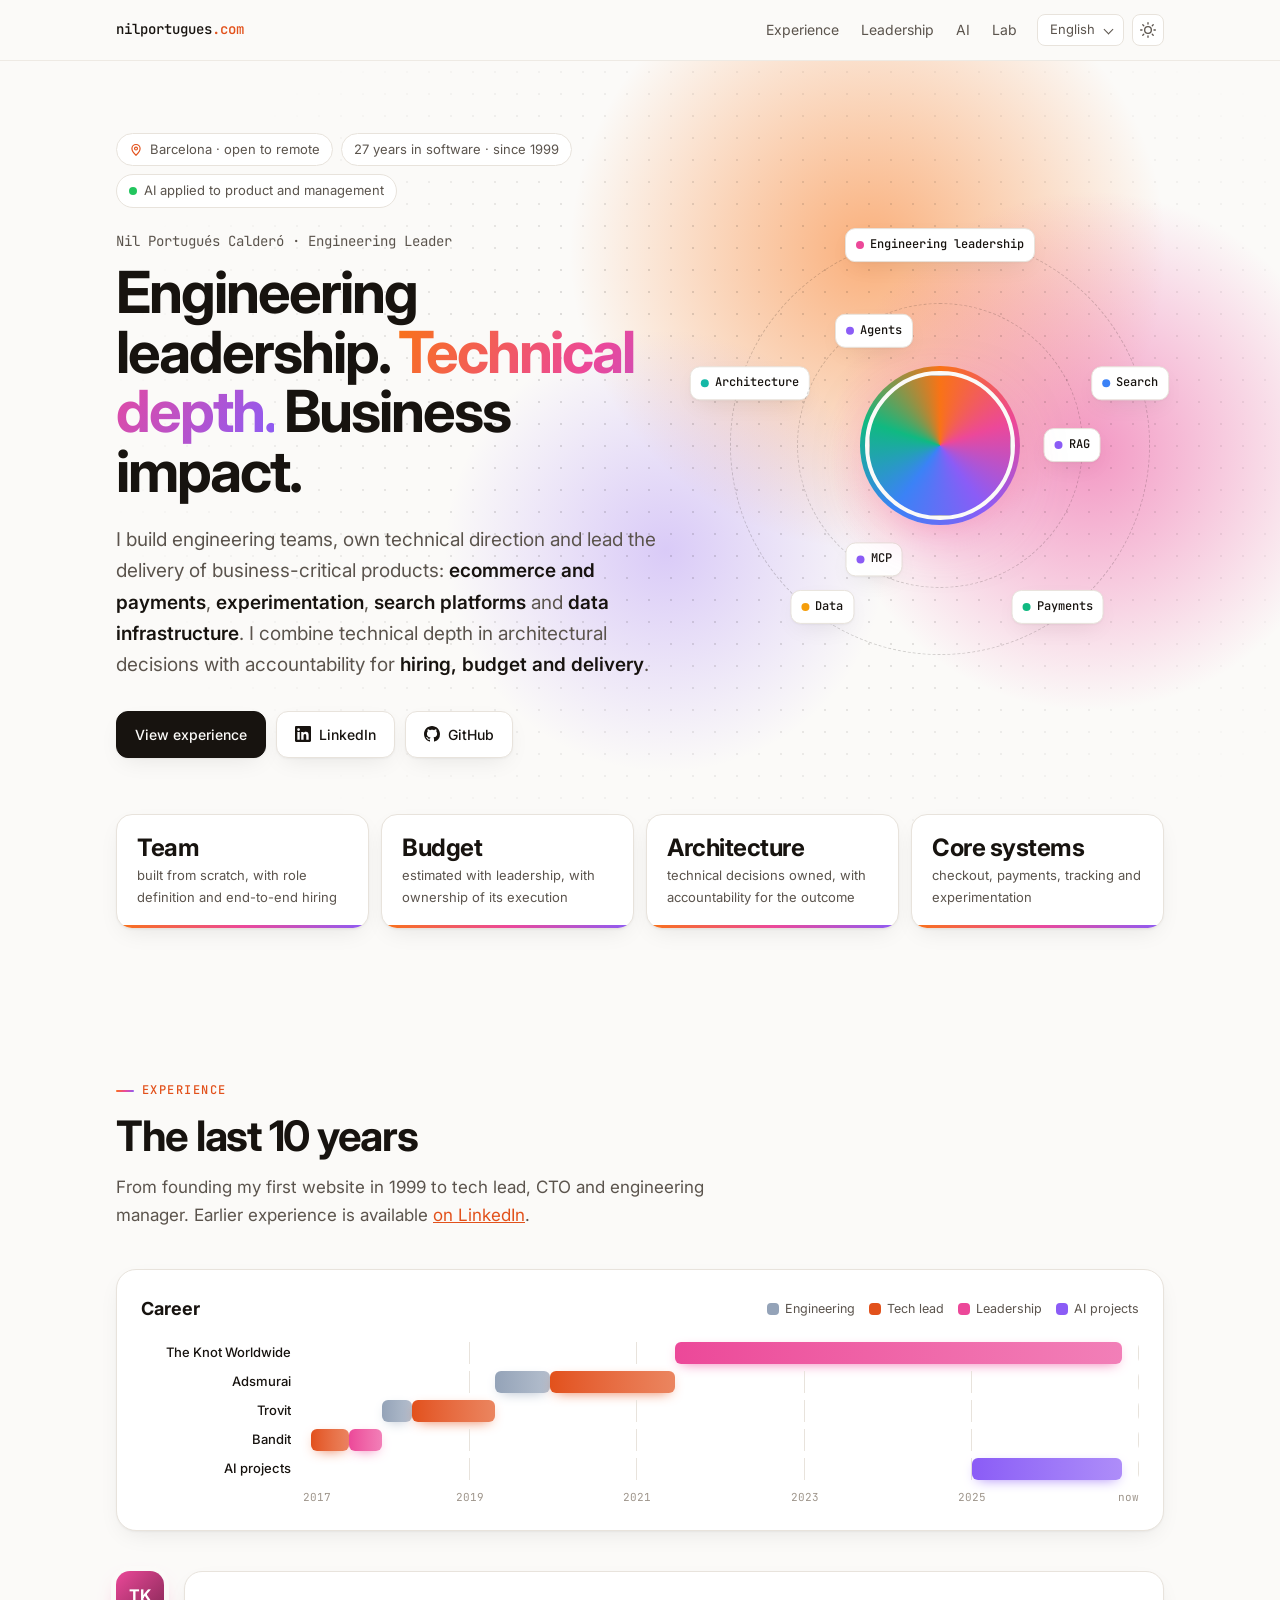
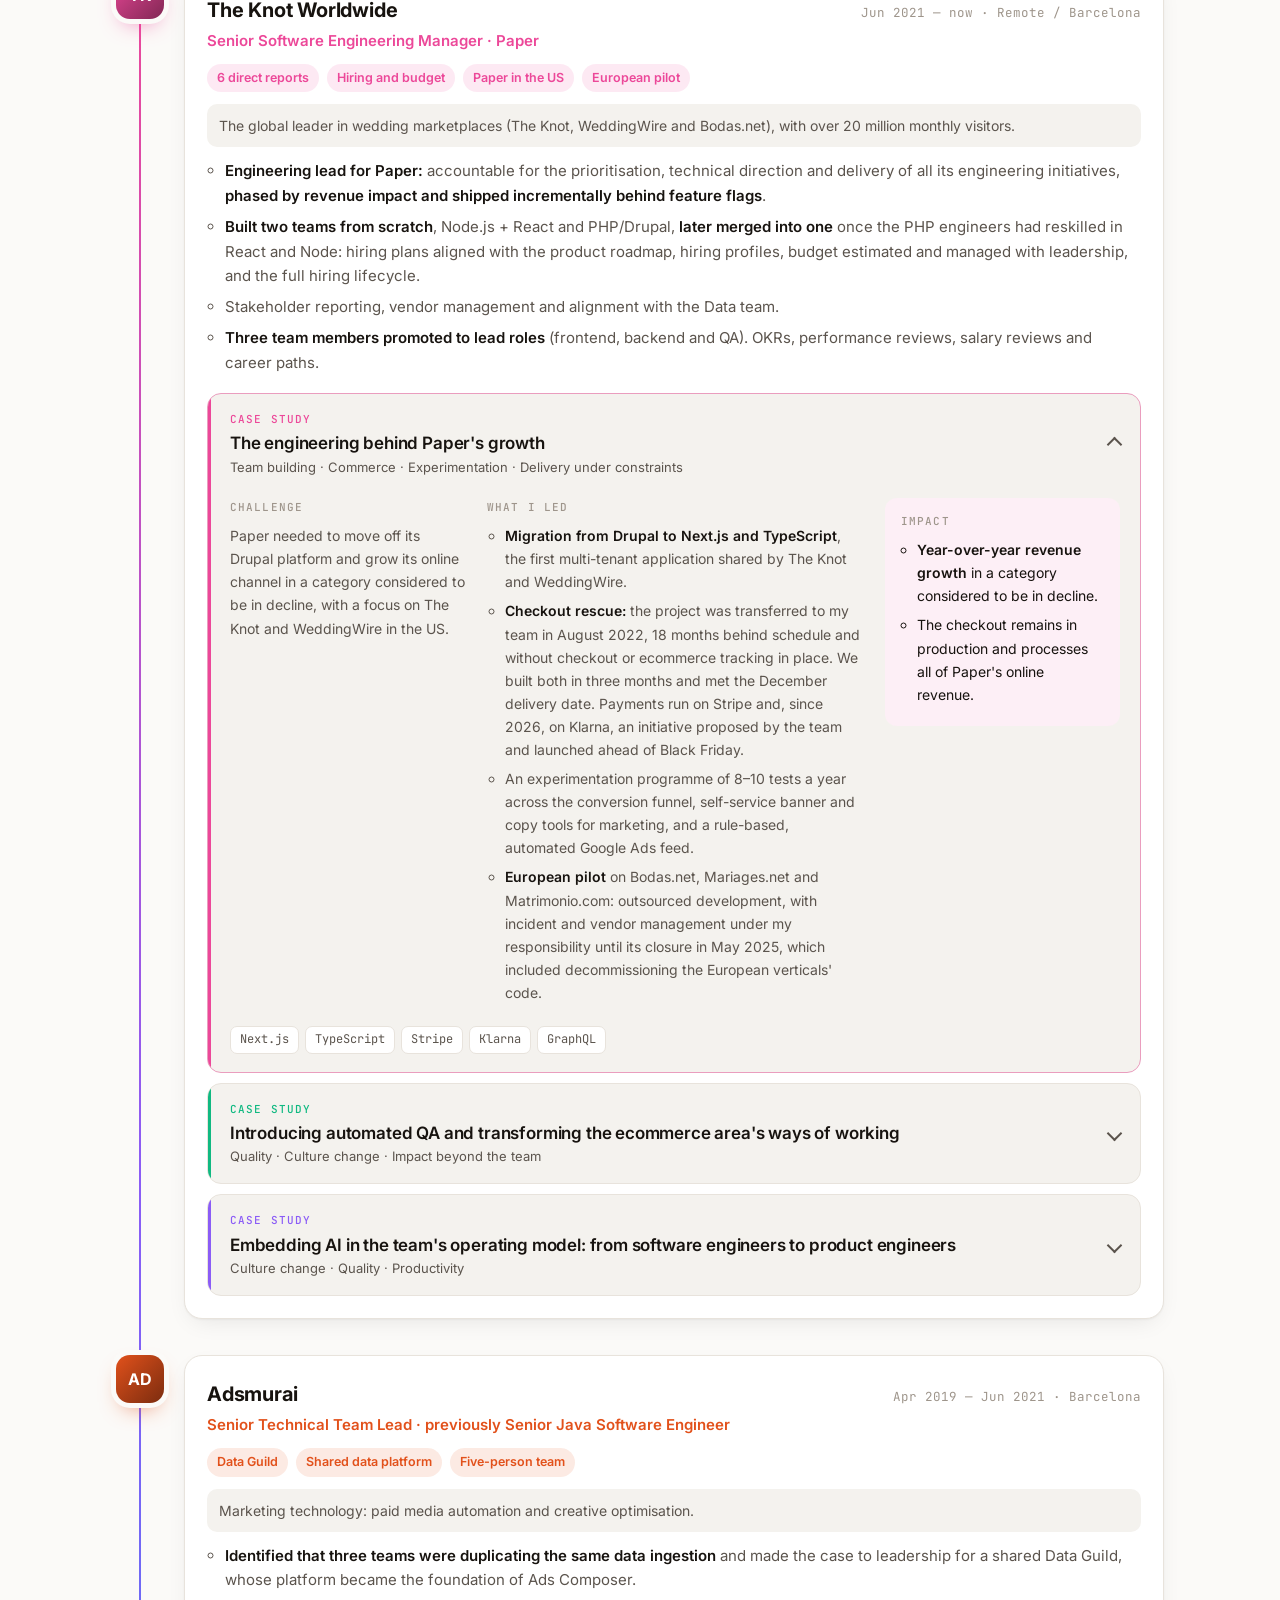
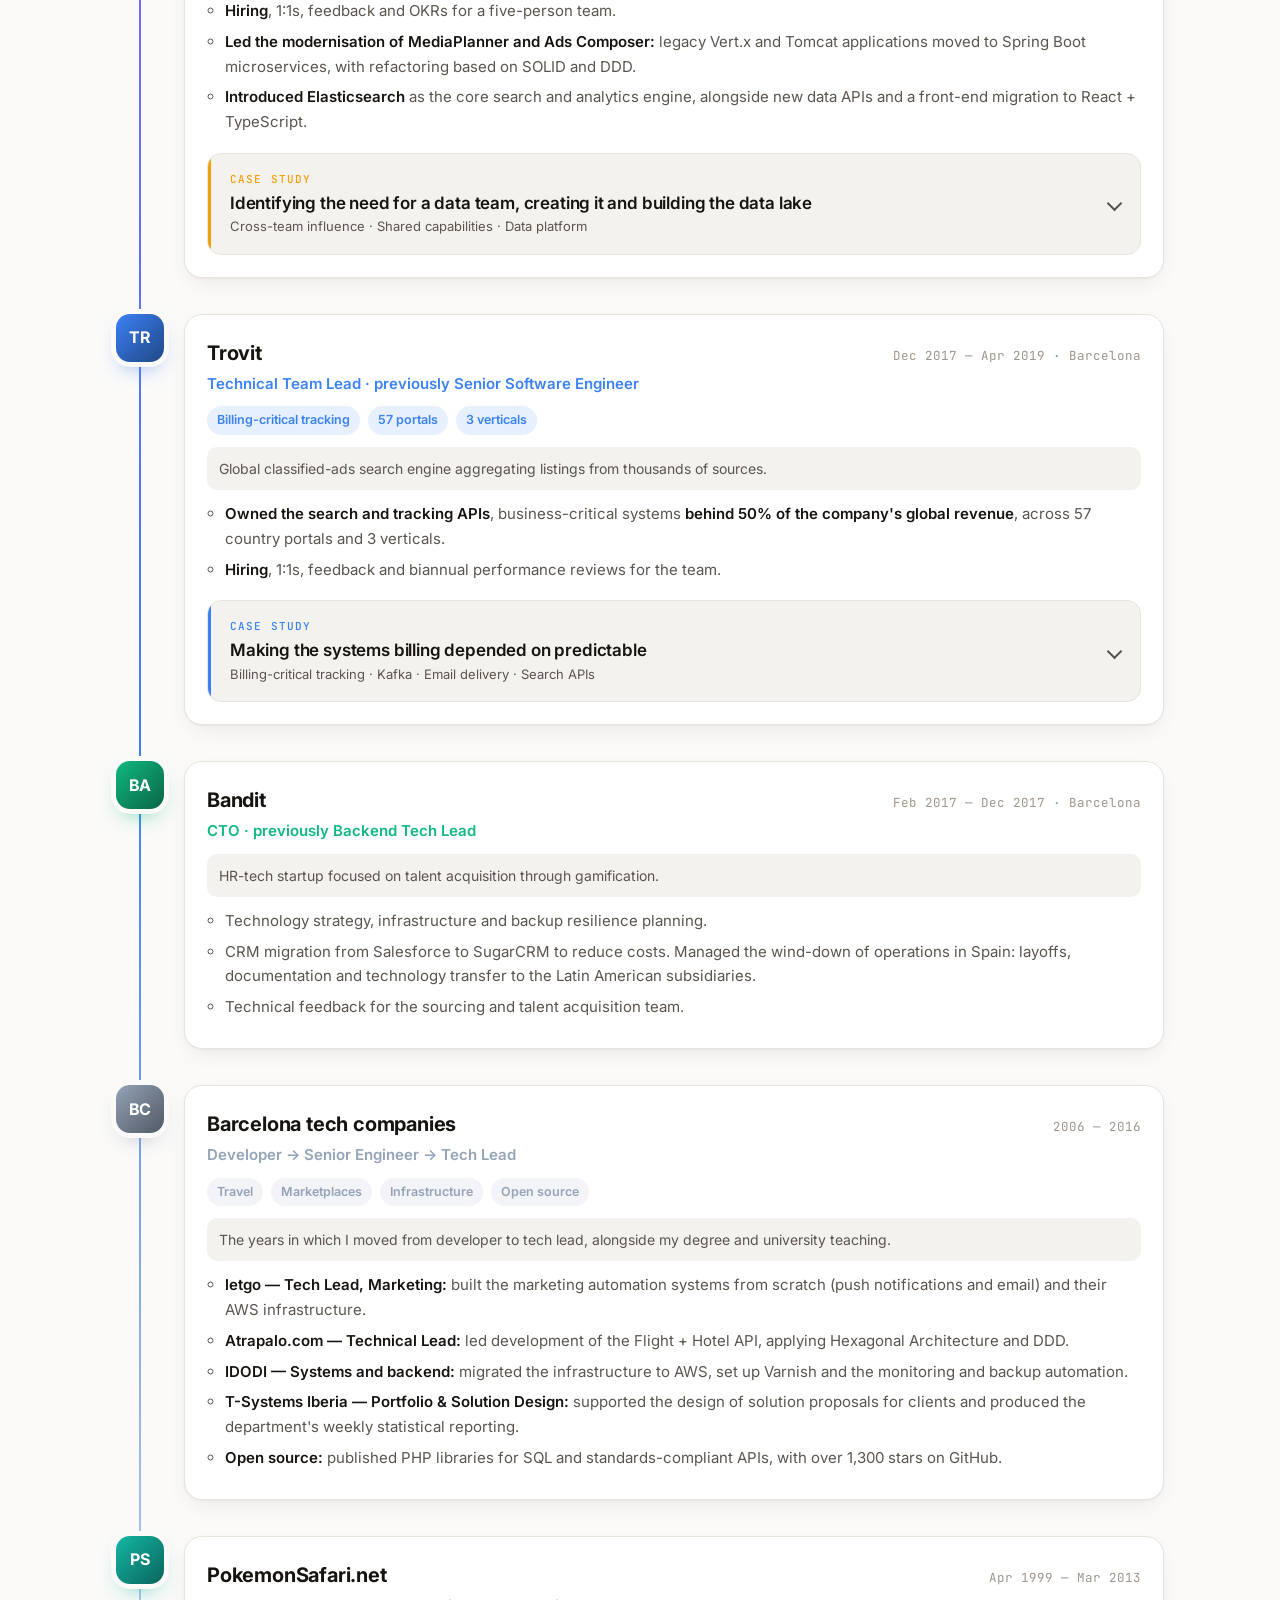
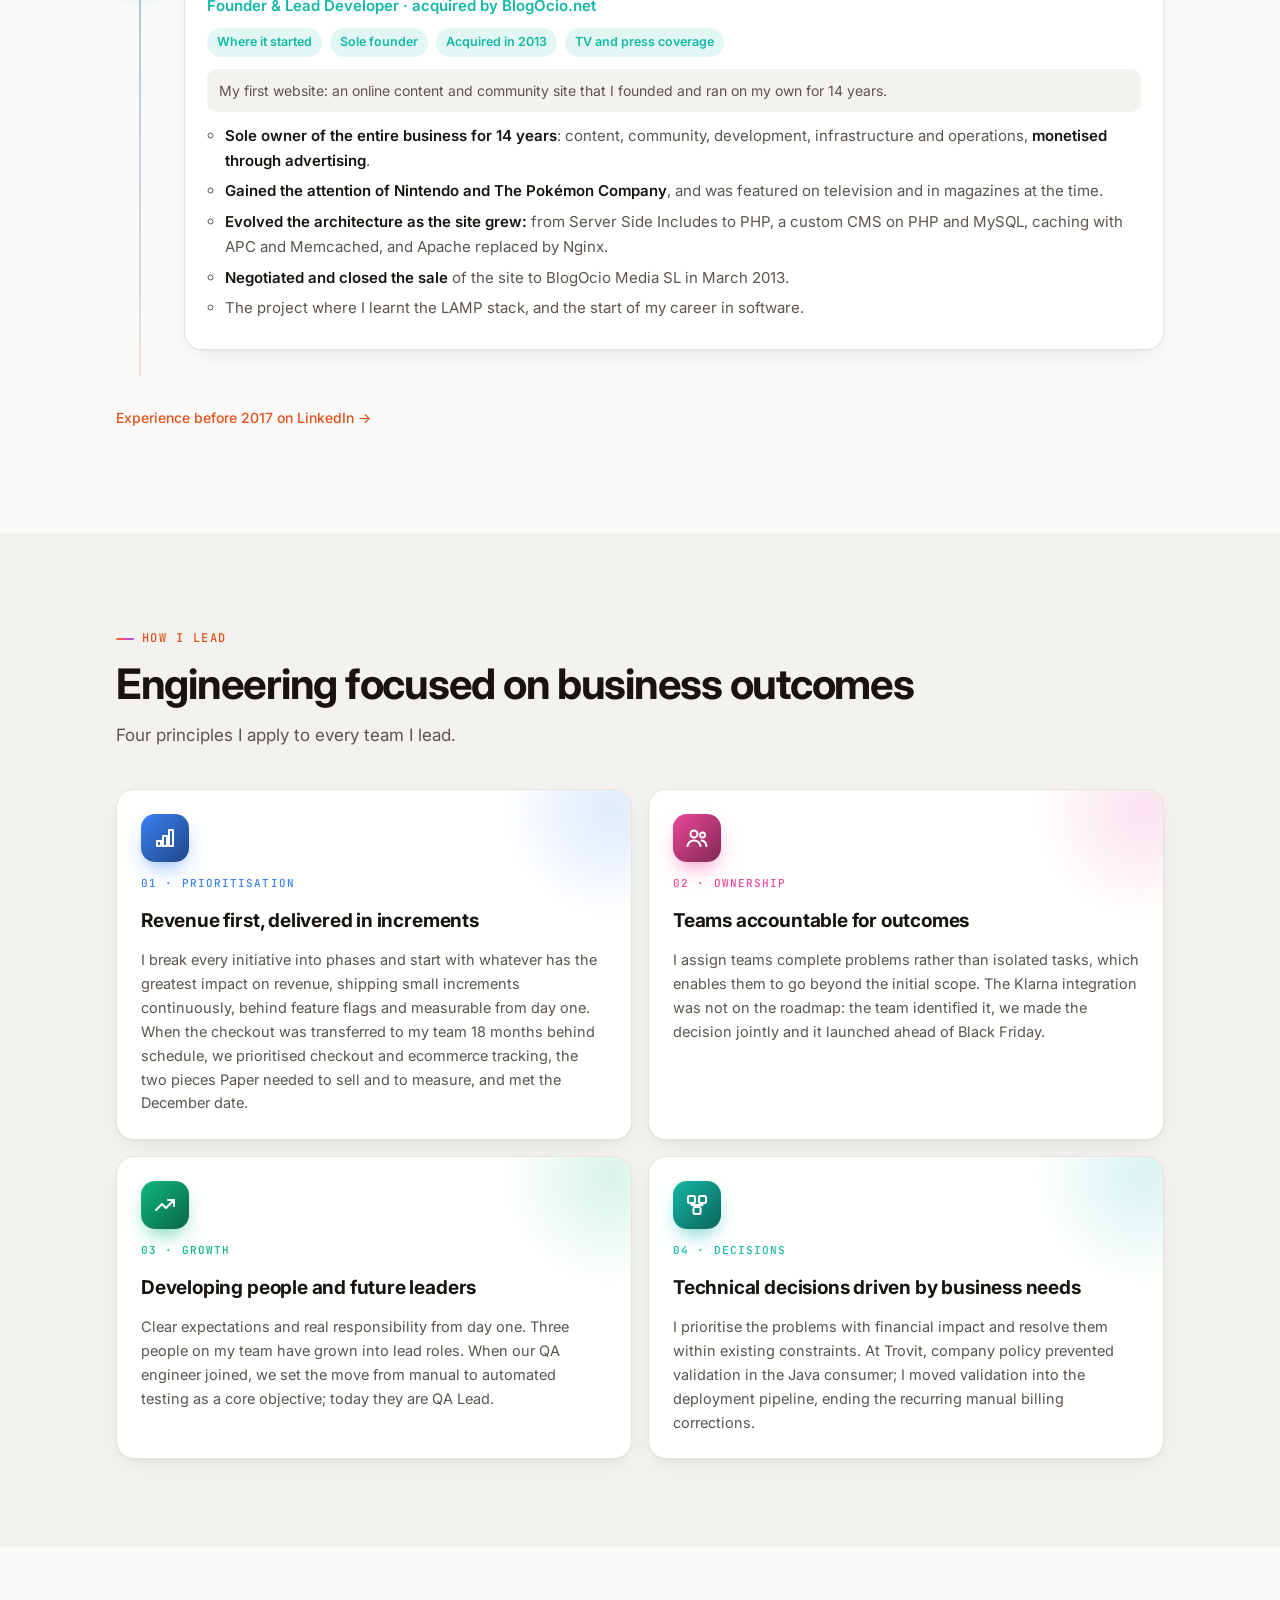
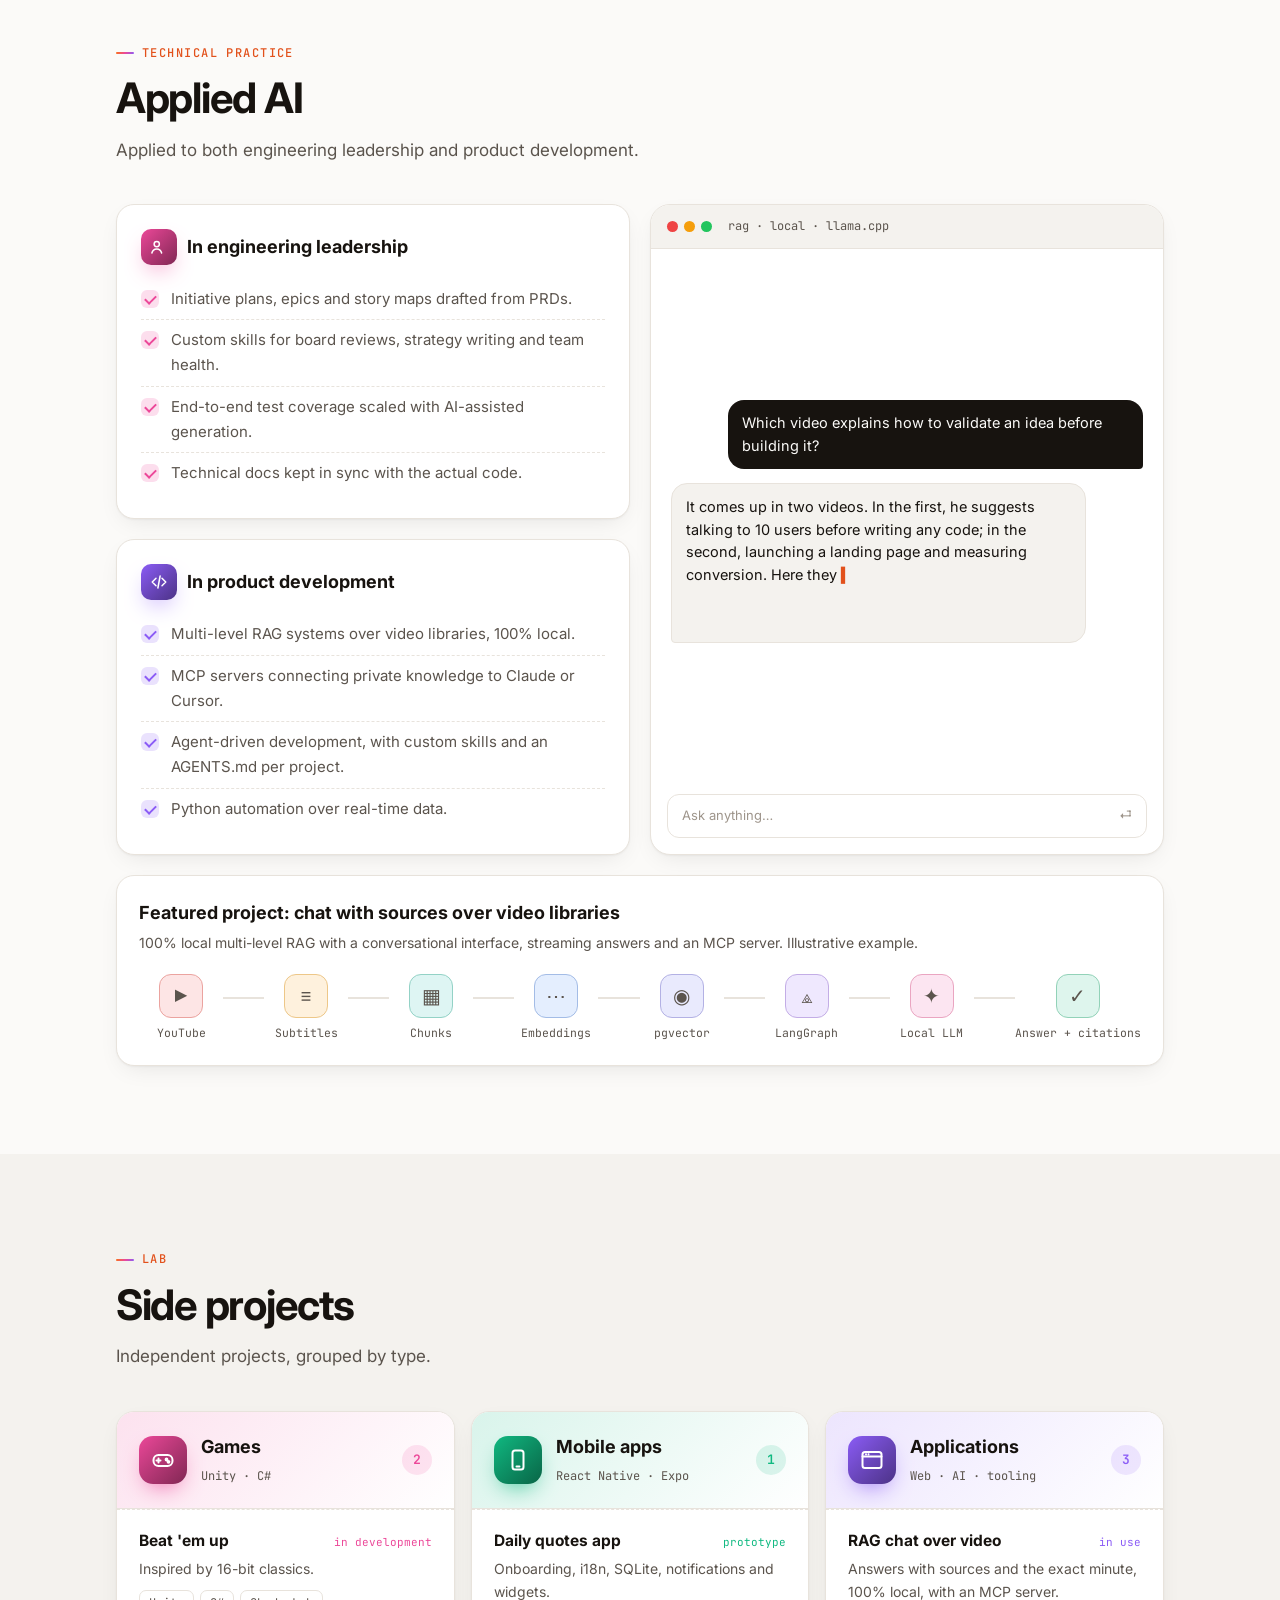
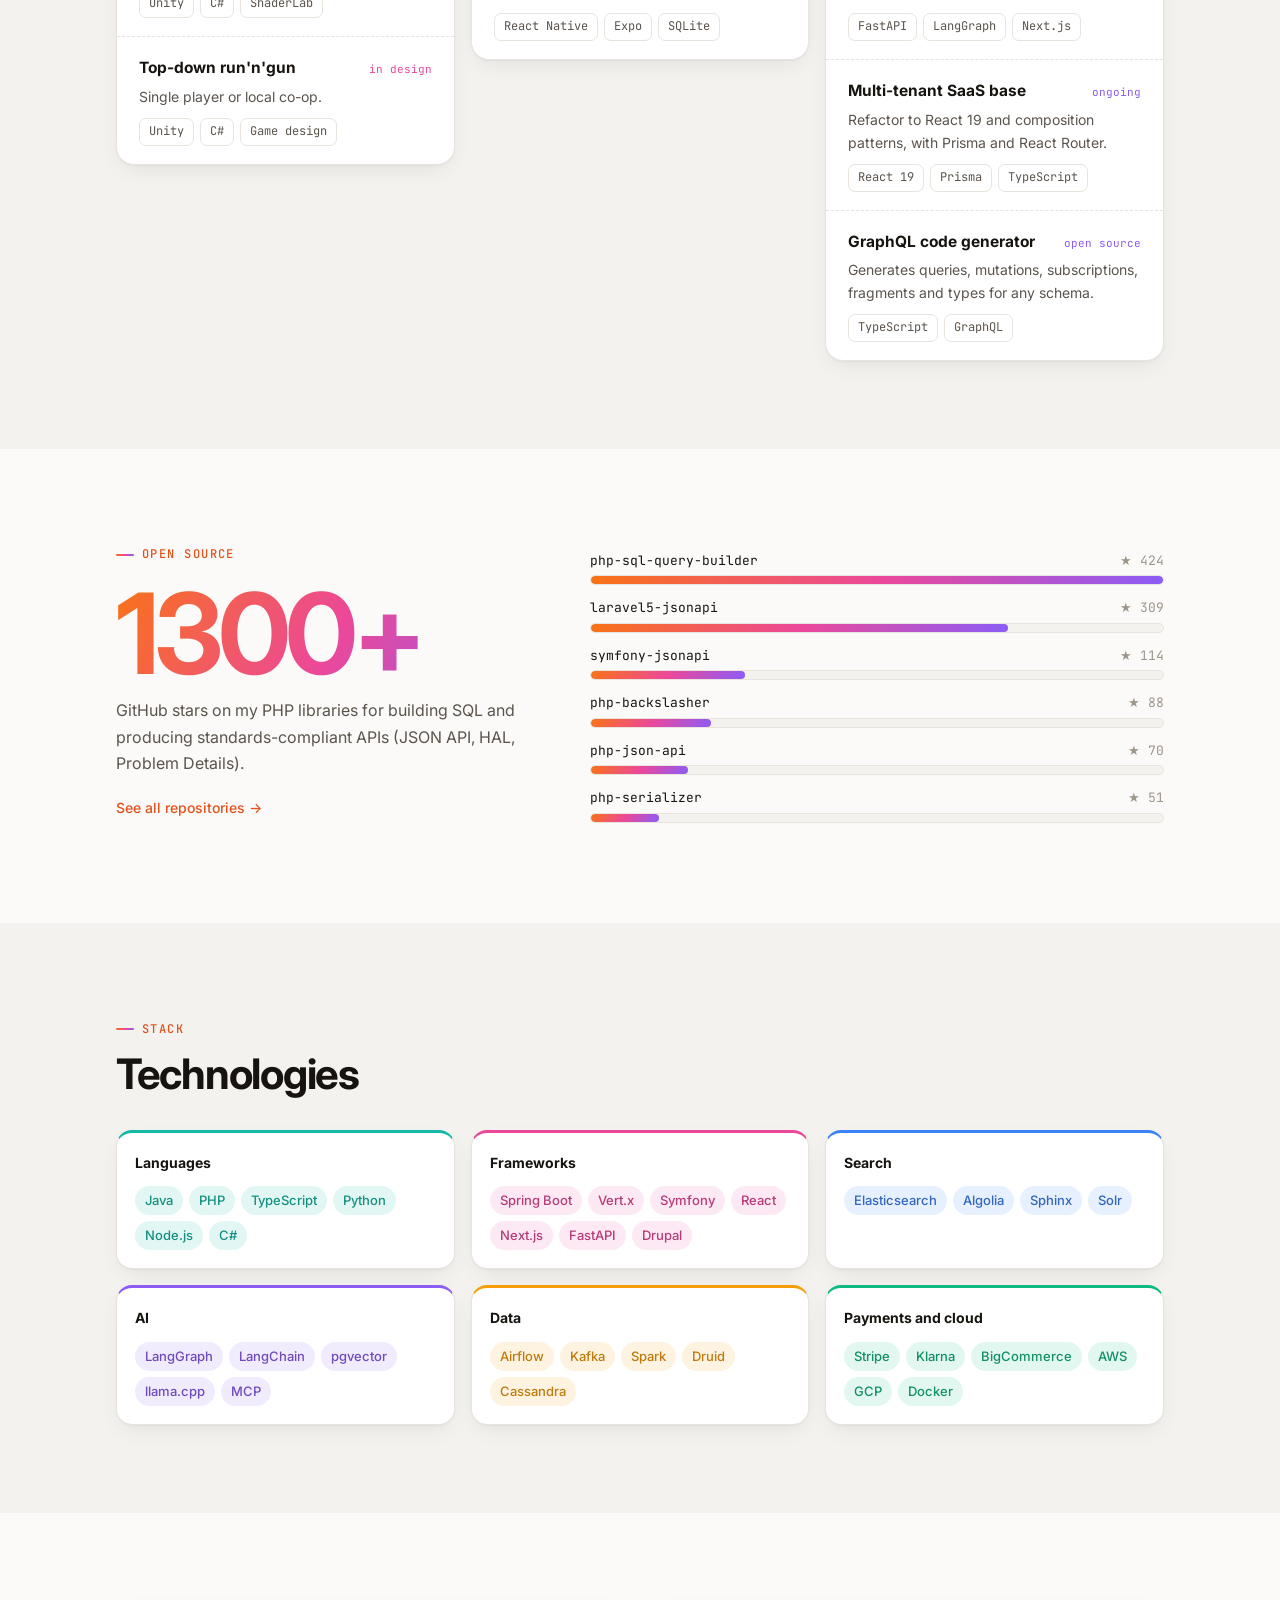
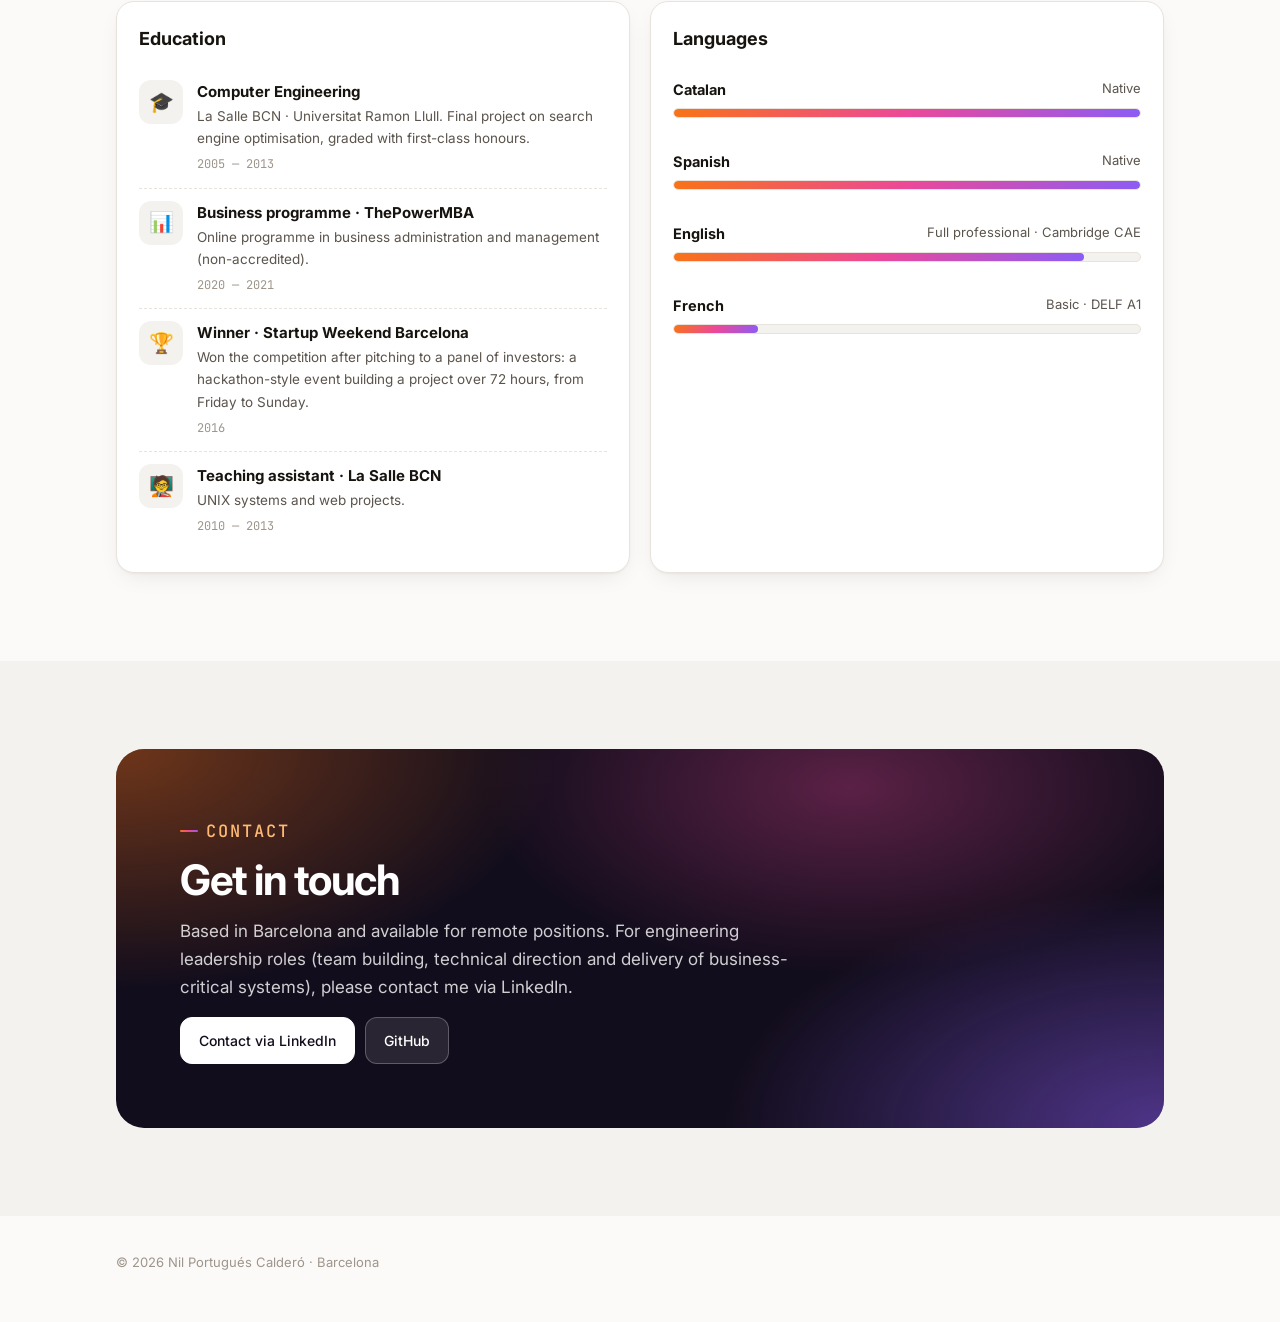
==== commit fa5eeb9b: "Add T-Systems to the 2006-2016 entry and order it chronologically Co-Authored-By: Claude Opus 5.5 <n" ====
--- a/index.html
+++ b/index.html
@@ -340,9 +340,10 @@
             <div class="kpis"><span class="kpi">Travel</span><span class="kpi">Marketplaces</span><span class="kpi">Infrastructure</span><span class="kpi">Open source</span></div>
             <p class="ctx">The years in which I moved from developer to tech lead, alongside my degree and university teaching.</p>
             <ul>
+              <li><b>letgo — Tech Lead, Marketing:</b> built the marketing automation systems from scratch (push notifications and email) and their AWS infrastructure.</li>
               <li><b>Atrapalo.com — Technical Lead:</b> led development of the Flight + Hotel API, applying Hexagonal Architecture and DDD.</li>
-              <li><b>letgo — Tech Lead, Marketing:</b> built the marketing automation systems from scratch (push notifications and email) and their AWS infrastructure.</li>
               <li><b>IDODI — Systems and backend:</b> migrated the infrastructure to AWS, set up Varnish and the monitoring and backup automation.</li>
+              <li><b>T-Systems Iberia — Portfolio &amp; Solution Design:</b> supported the design of solution proposals for clients and produced the department's weekly statistical reporting.</li>
               <li><b>Open source:</b> published PHP libraries for SQL and standards-compliant APIs, with over 1,300 stars on GitHub.</li>
             </ul>
           </div>
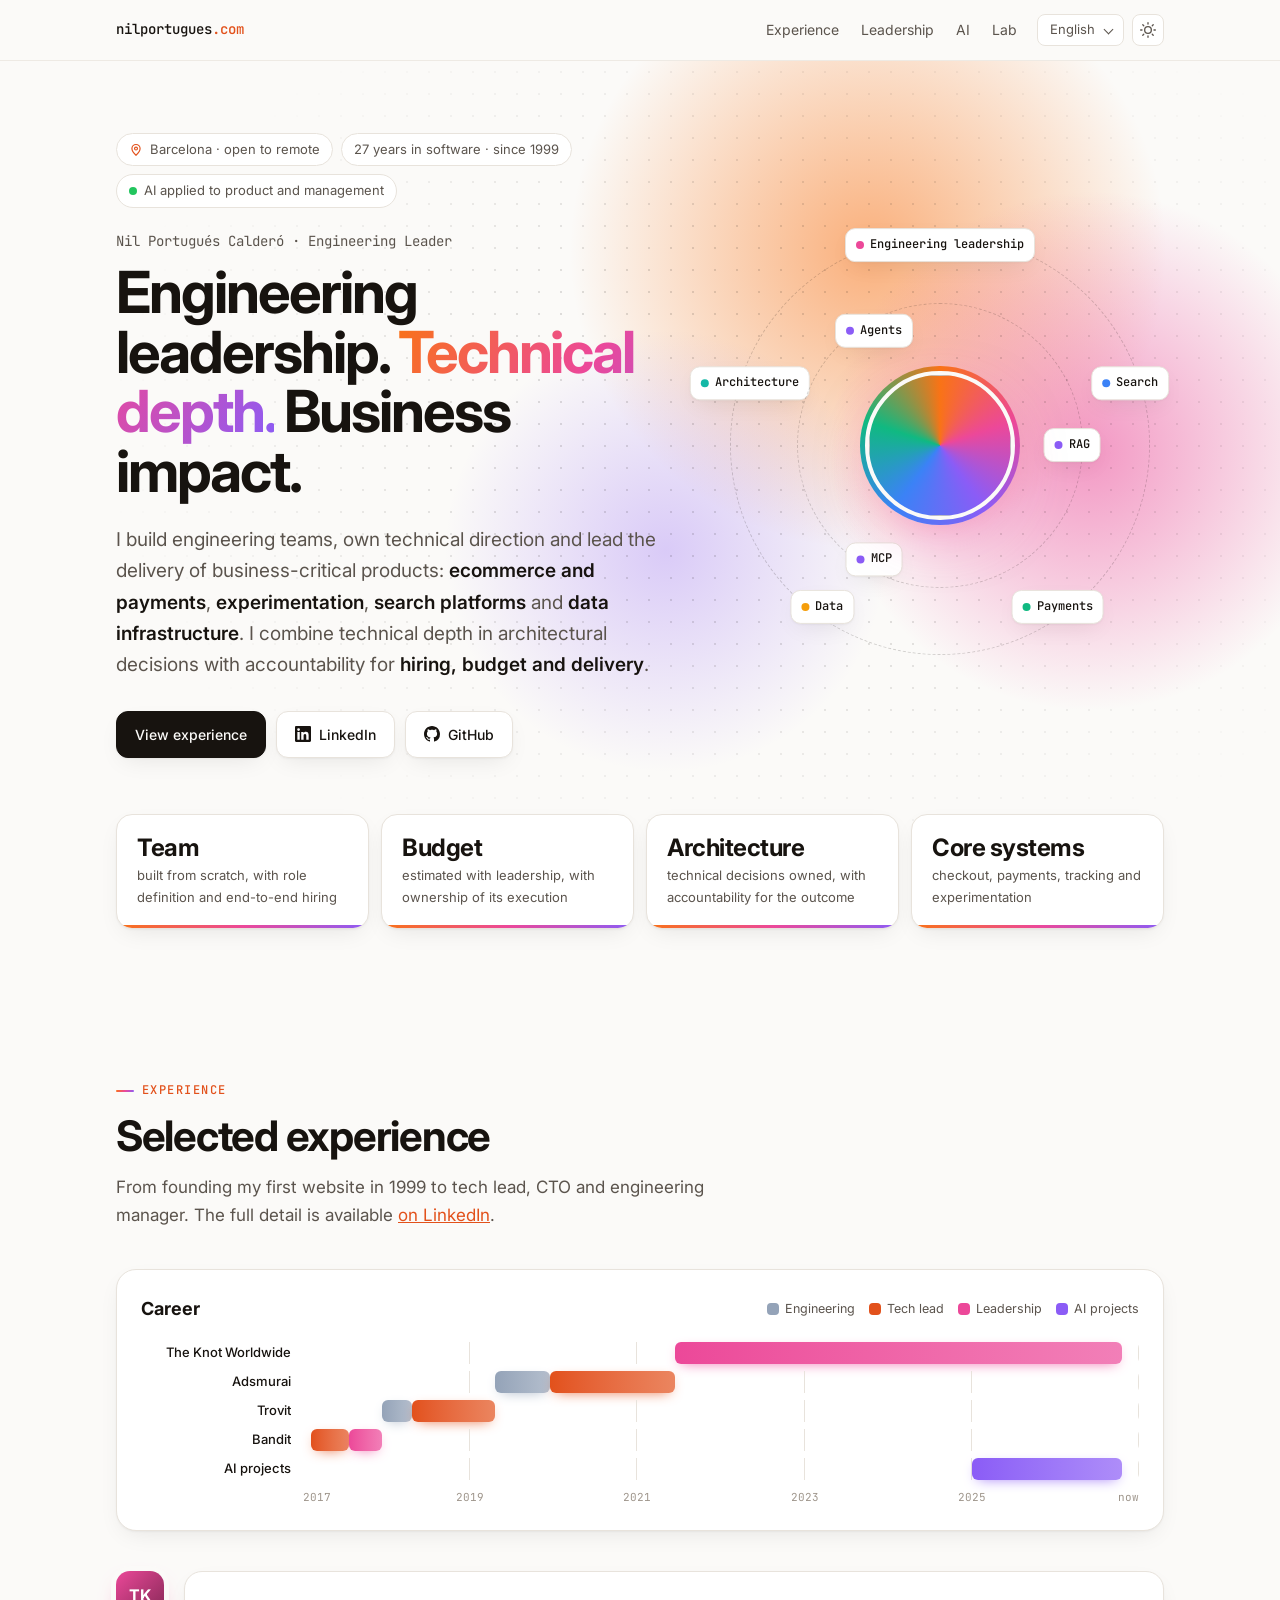
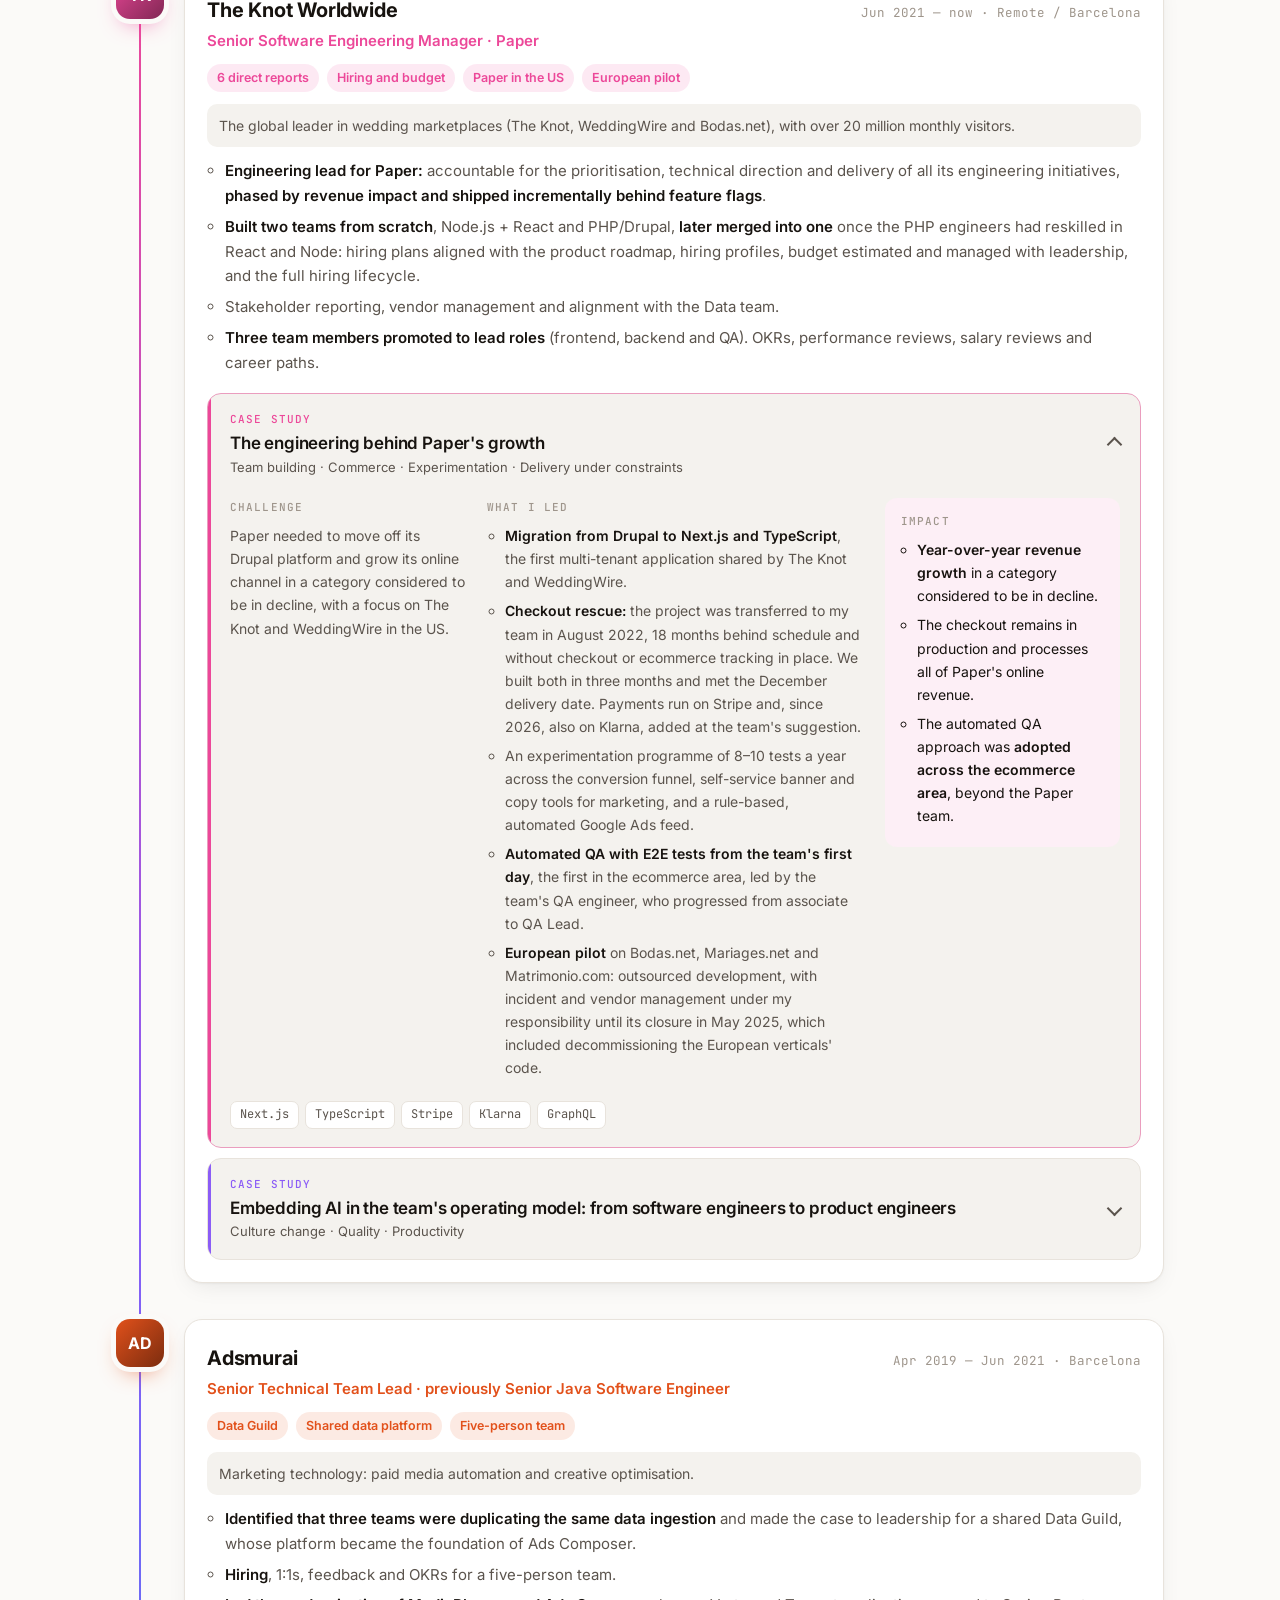
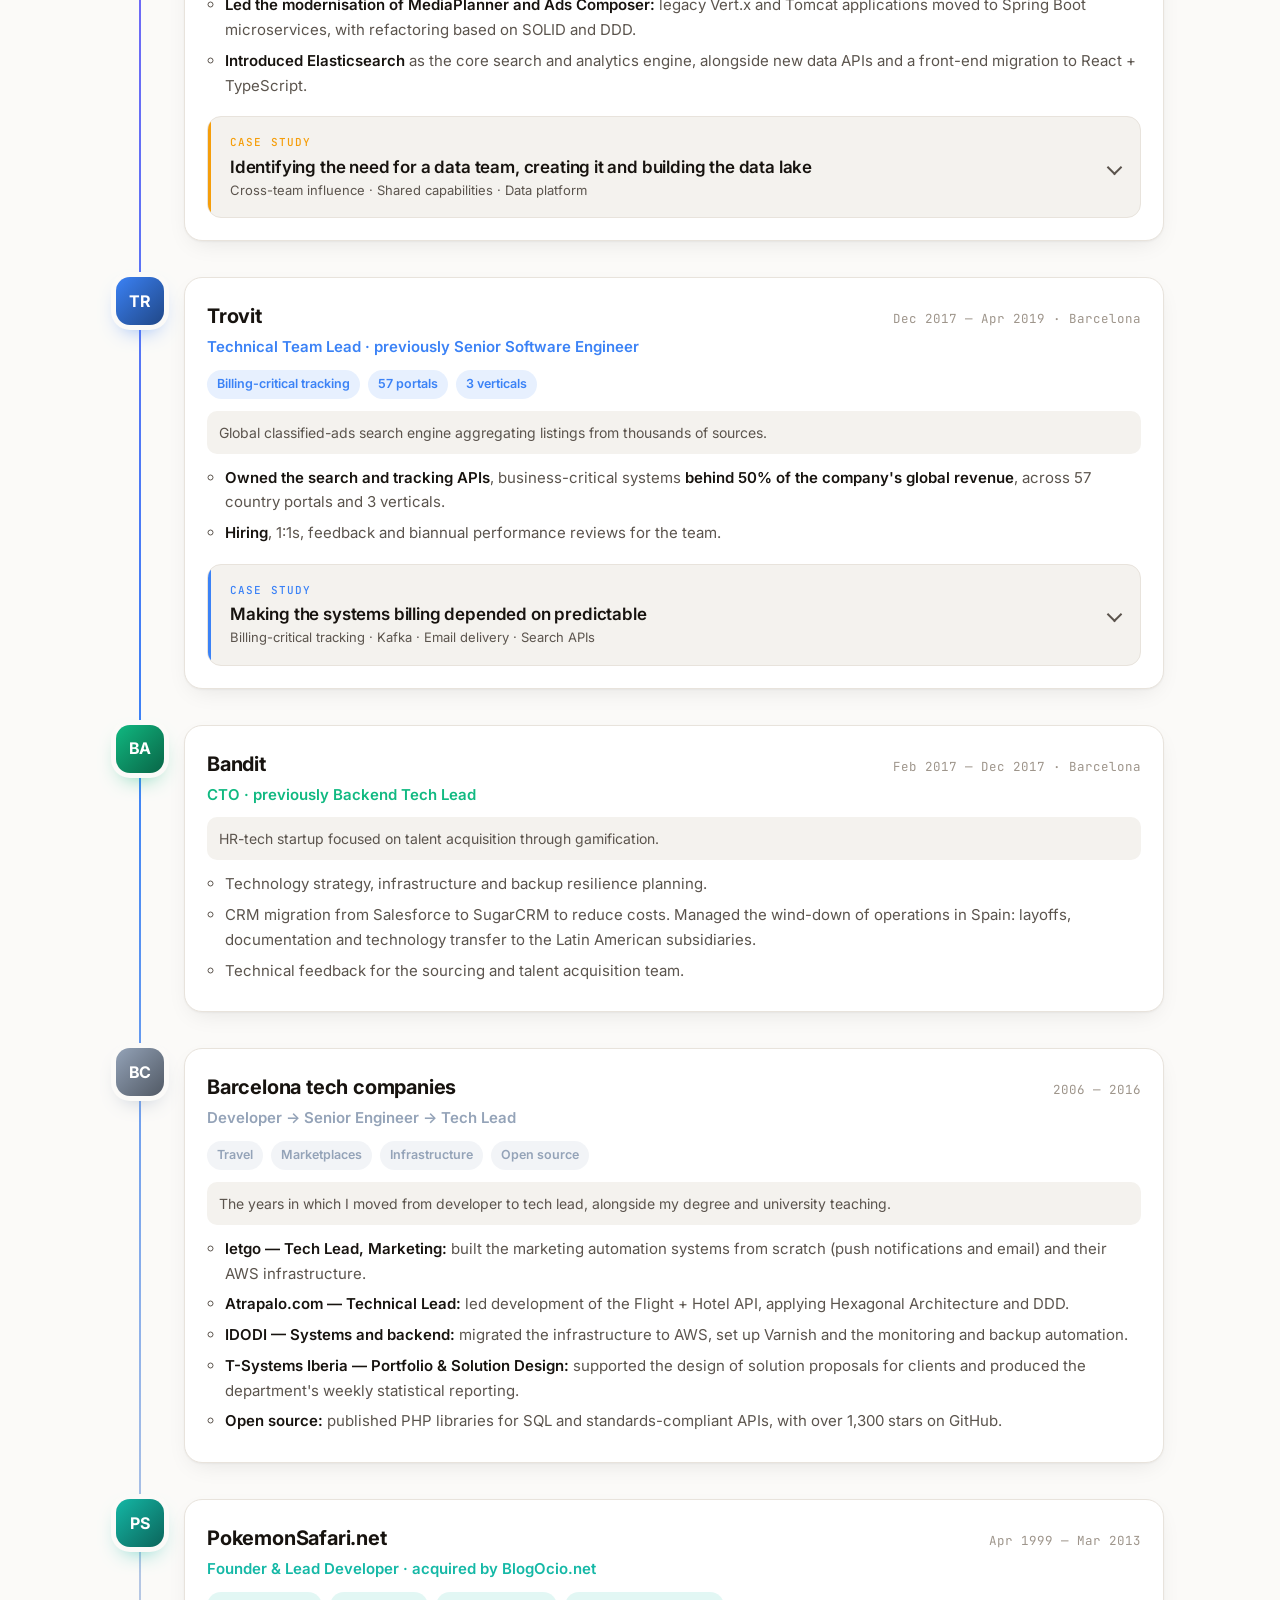
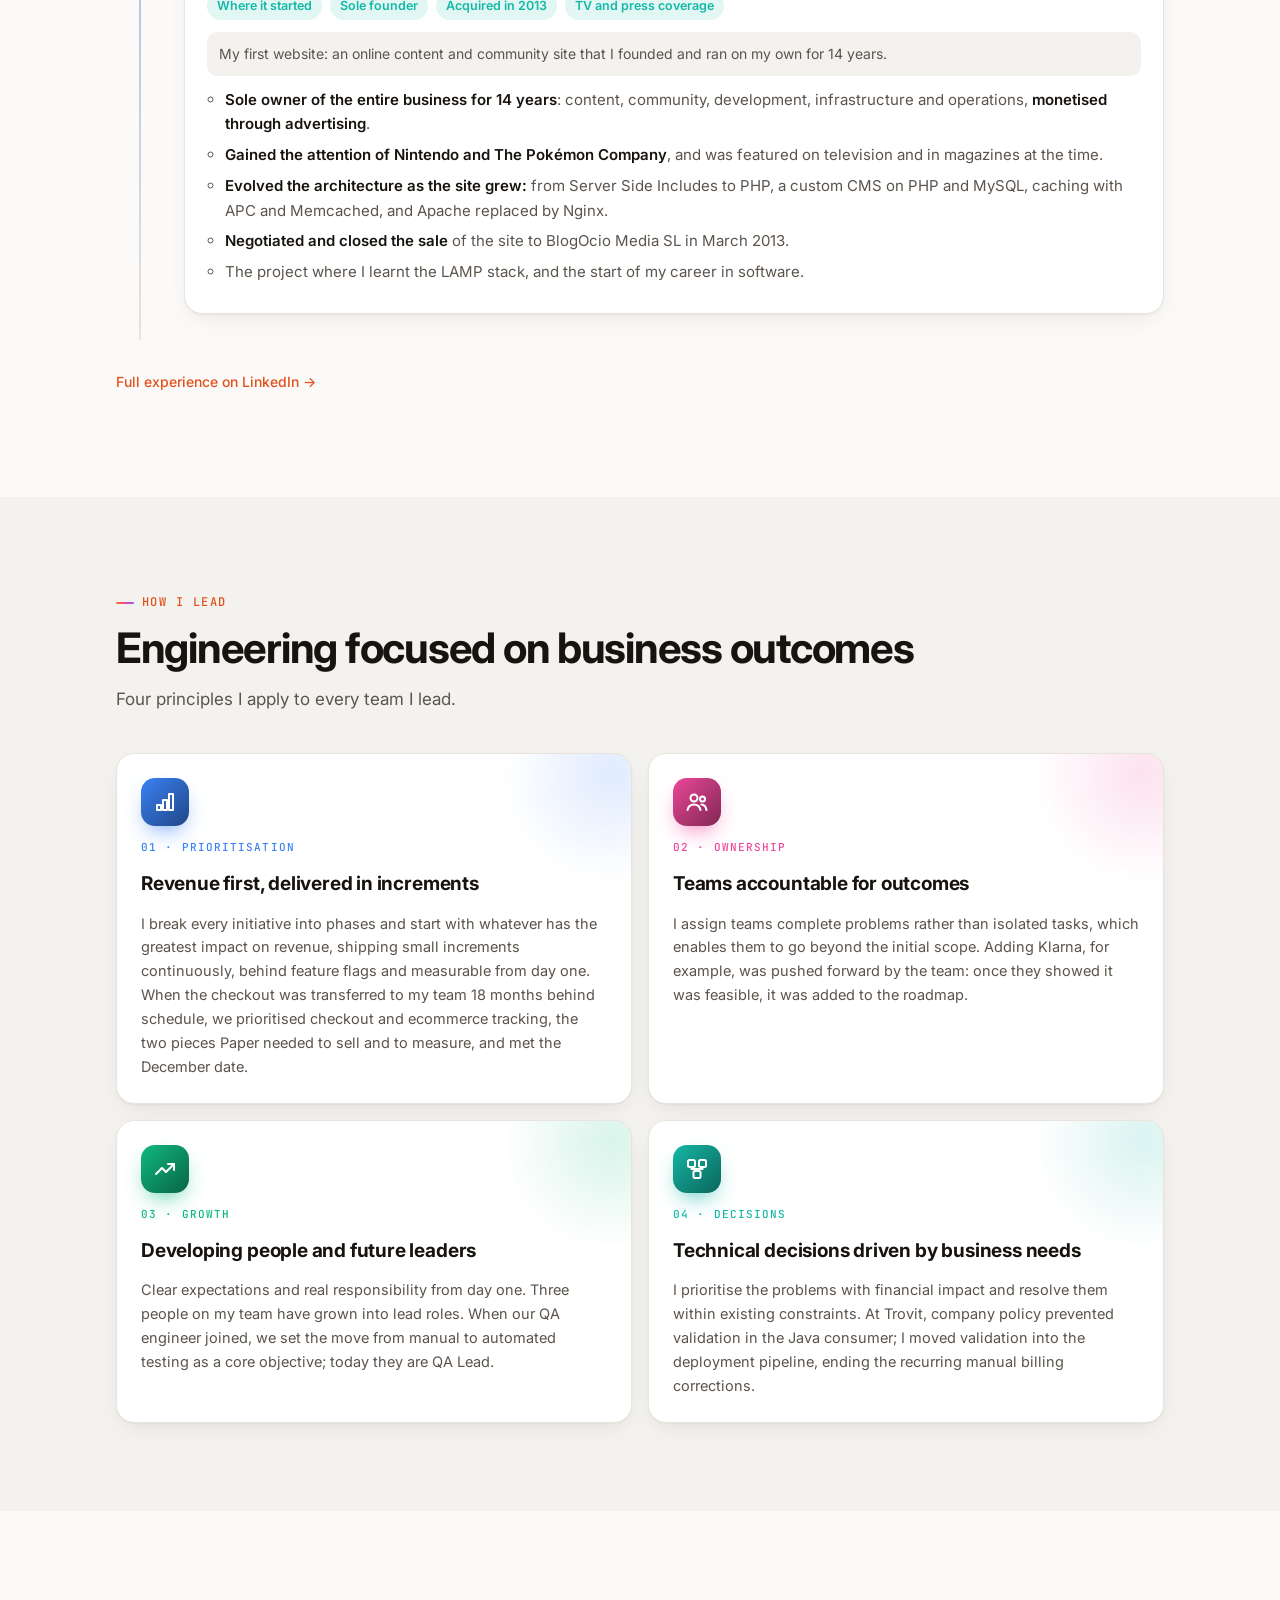
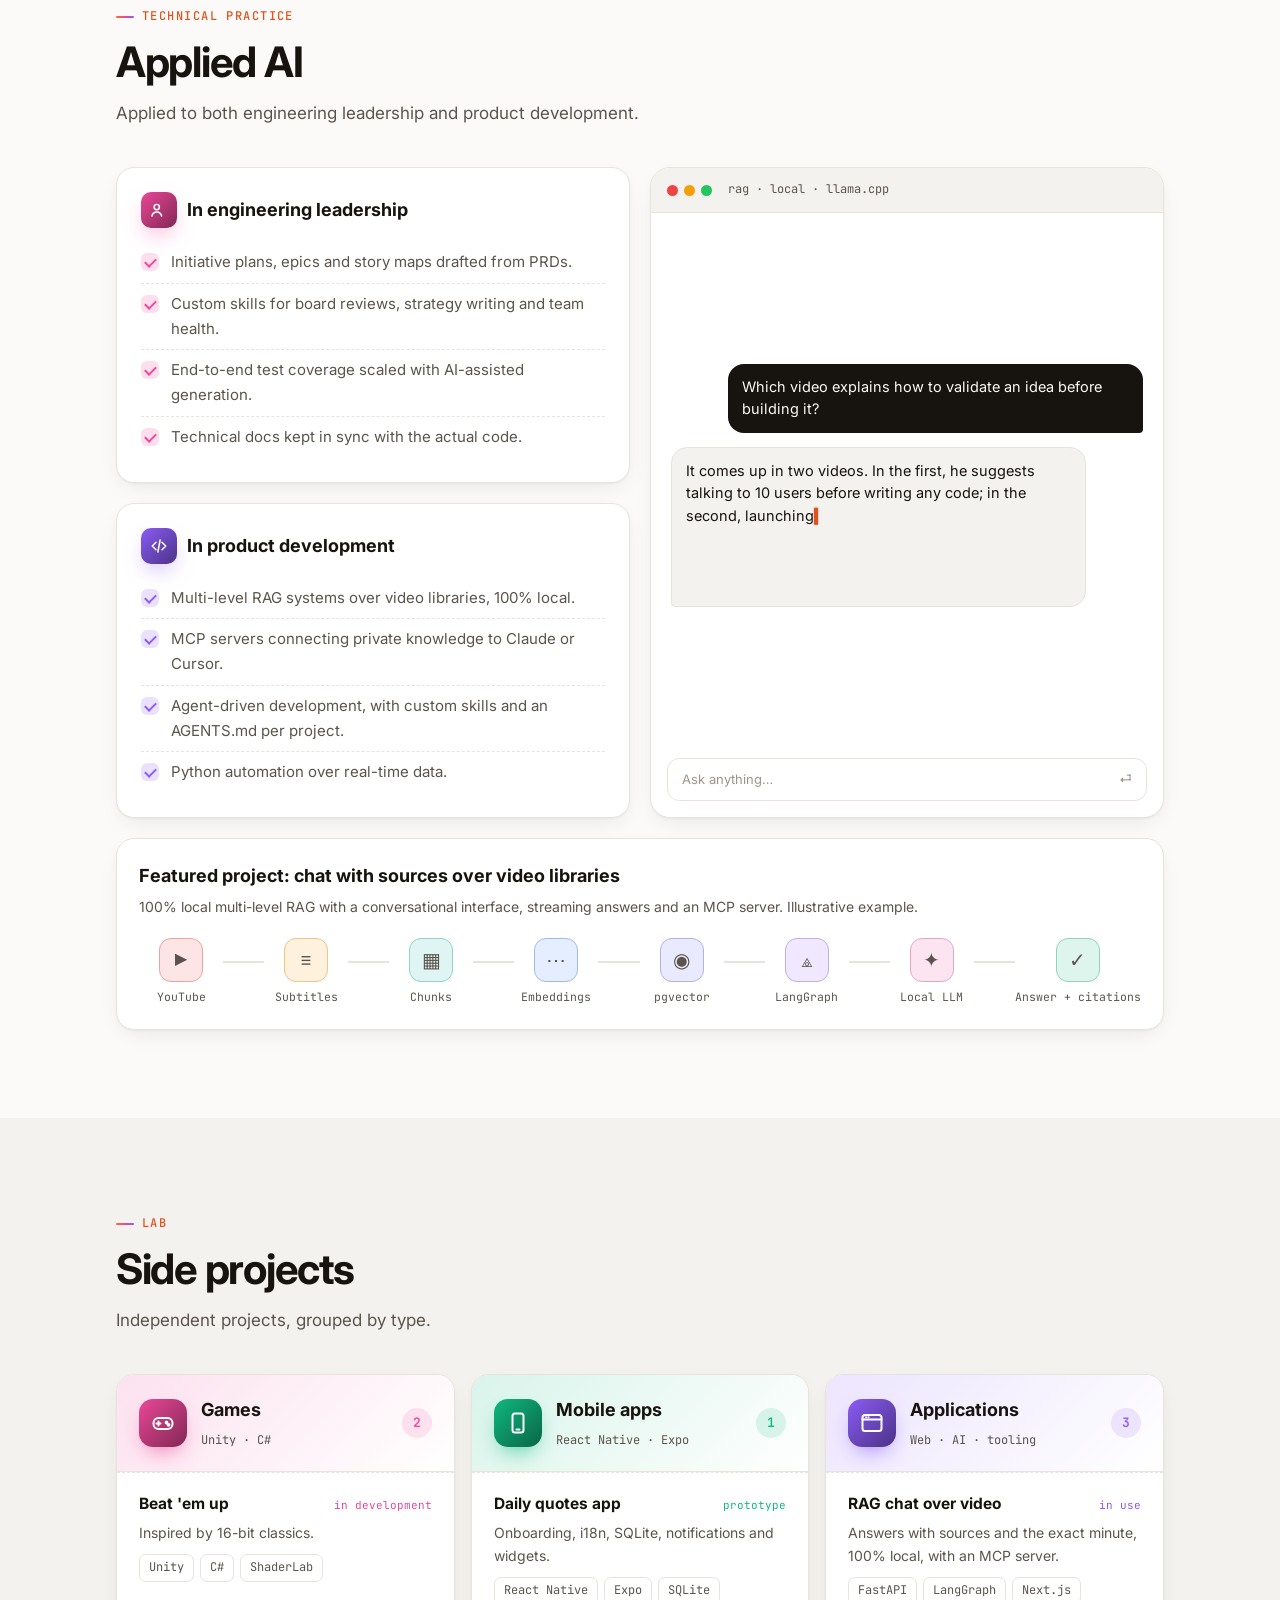
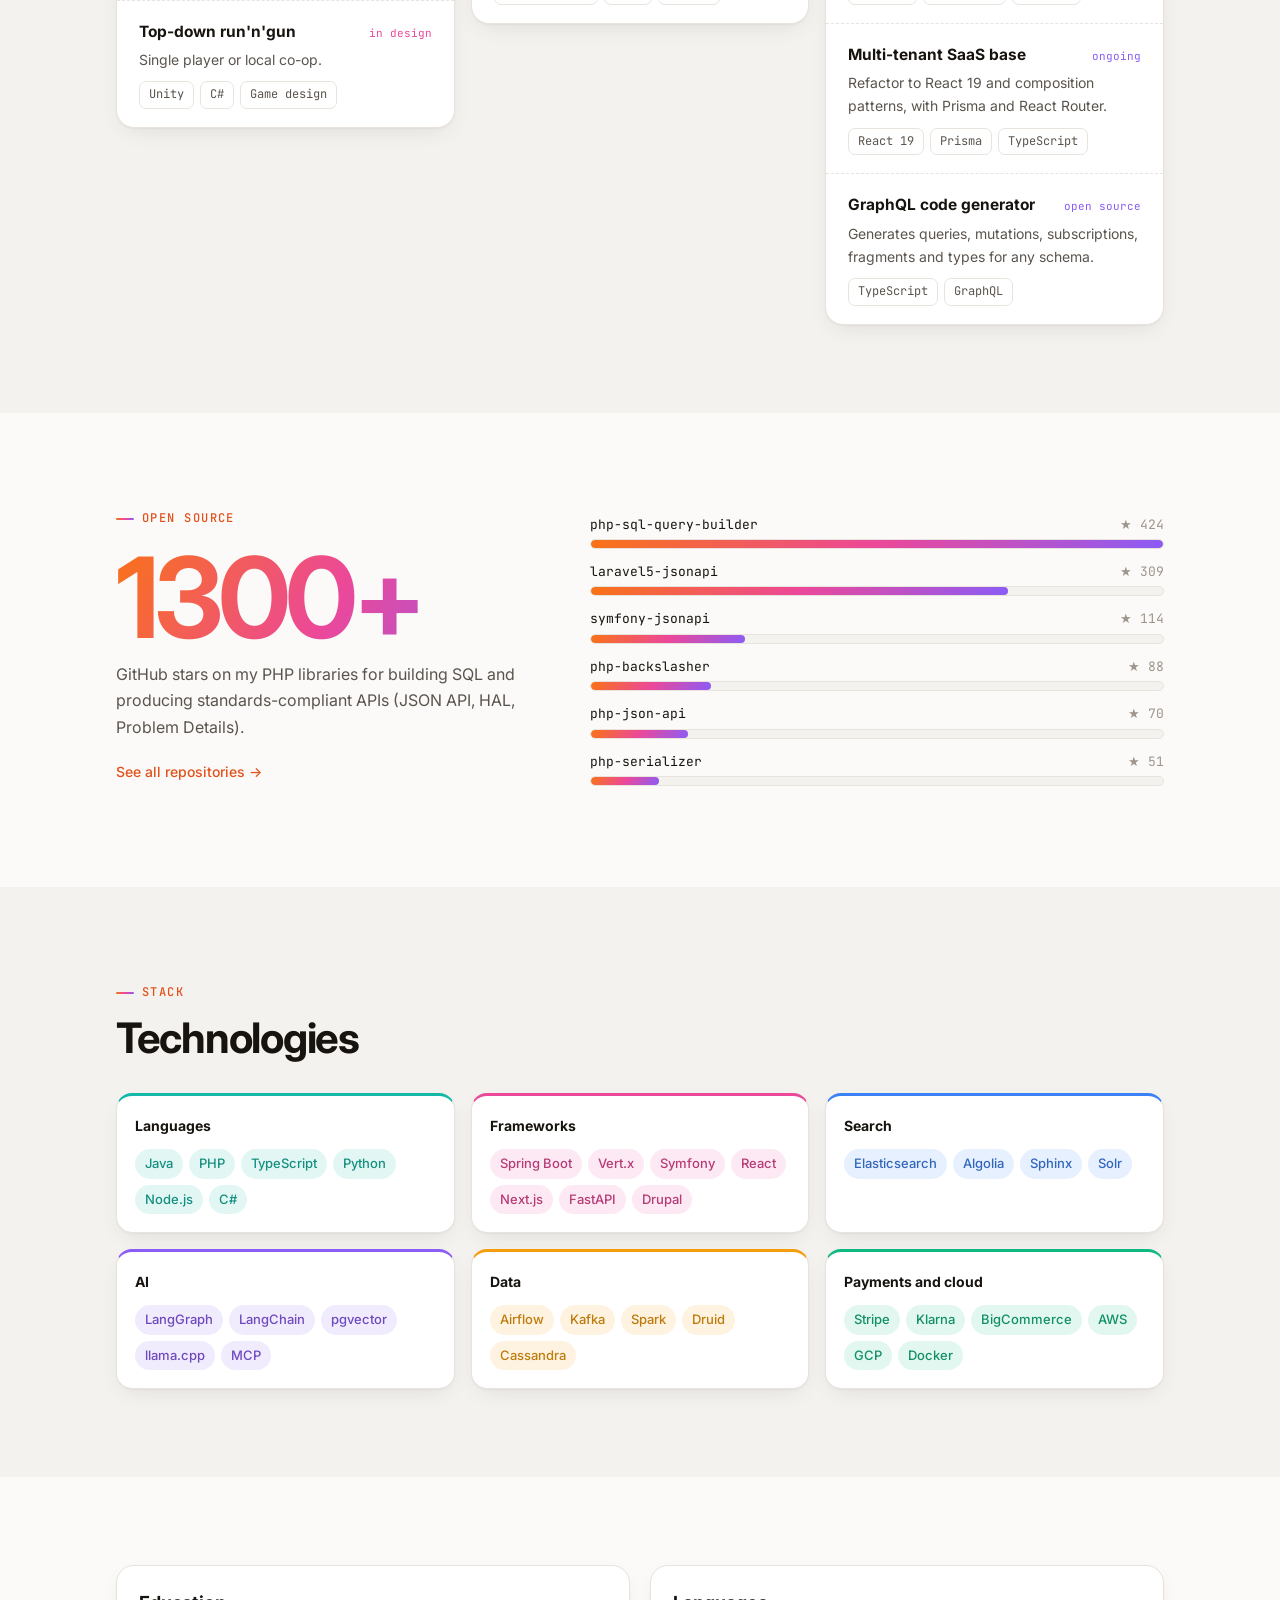
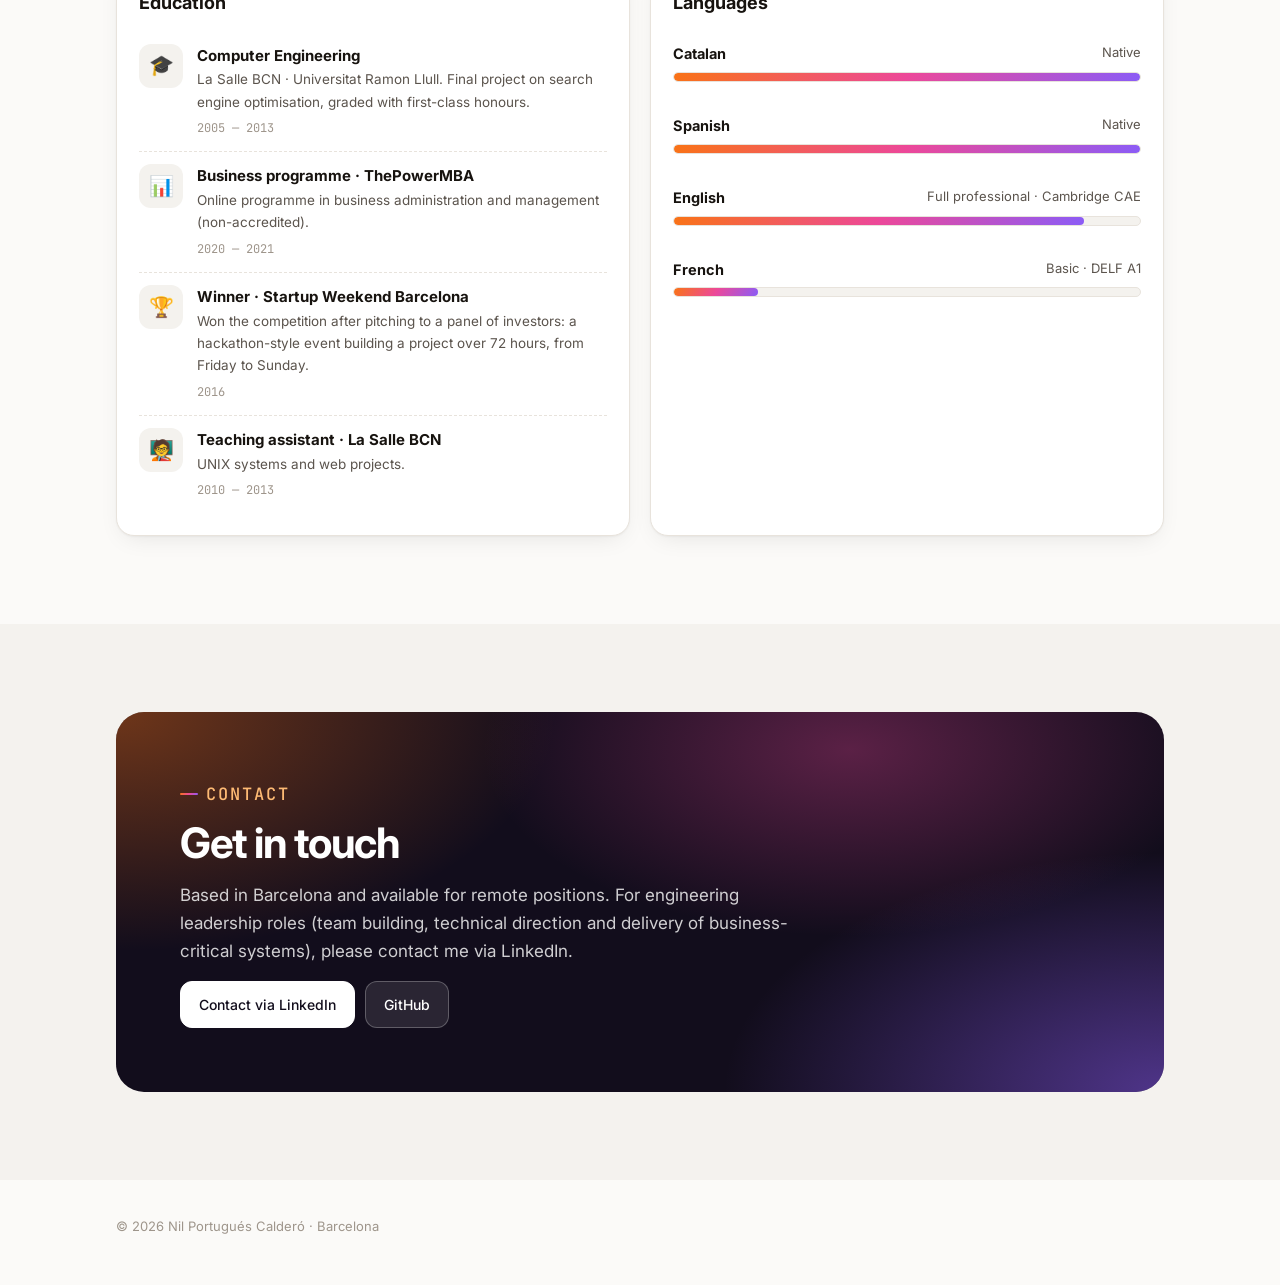
==== commit 8bef3c2b: "Rename Experience to Selected experience and fold QA into the Paper case The section now spans 1999 " ====
--- a/index.html
+++ b/index.html
@@ -115,8 +115,8 @@
   <section id="experience">
     <div class="wrap">
       <p class="eyebrow">Experience</p>
-      <h2 class="section-title reveal">The last 10 years</h2>
-      <p class="section-sub reveal">From founding my first website in 1999 to tech lead, CTO and engineering manager. Earlier experience is available <a href="https://www.linkedin.com/in/nilportugues" target="_blank" rel="noopener" style="color: var(--accent);">on LinkedIn</a>.</p>
+      <h2 class="section-title reveal">Selected experience</h2>
+      <p class="section-sub reveal">From founding my first website in 1999 to tech lead, CTO and engineering manager. The full detail is available <a href="https://www.linkedin.com/in/nilportugues" target="_blank" rel="noopener" style="color: var(--accent);">on LinkedIn</a>.</p>
 
       <div class="gantt">
         <div class="gantt-head">
@@ -164,8 +164,9 @@
                 <h4>What I led</h4>
                 <ul>
                   <li><b>Migration from Drupal to Next.js and TypeScript</b>, the first multi-tenant application shared by The Knot and WeddingWire.</li>
-                  <li><b>Checkout rescue:</b> the project was transferred to my team in August 2022, 18 months behind schedule and without checkout or ecommerce tracking in place. We built both in three months and met the December delivery date. Payments run on Stripe and, since 2026, on Klarna, an initiative proposed by the team and launched ahead of Black Friday.</li>
+                  <li><b>Checkout rescue:</b> the project was transferred to my team in August 2022, 18 months behind schedule and without checkout or ecommerce tracking in place. We built both in three months and met the December delivery date. Payments run on Stripe and, since 2026, also on Klarna, added at the team's suggestion.</li>
                   <li>An experimentation programme of 8–10 tests a year across the conversion funnel, self-service banner and copy tools for marketing, and a rule-based, automated Google Ads feed.</li>
+                  <li><b>Automated QA with E2E tests from the team's first day</b>, the first in the ecommerce area, led by the team's QA engineer, who progressed from associate to QA Lead.</li>
                   <li><b>European pilot</b> on Bodas.net, Mariages.net and Matrimonio.com: outsourced development, with incident and vendor management under my responsibility until its closure in May 2025, which included decommissioning the European verticals' code.</li>
                 </ul>
               </div>
@@ -174,35 +175,11 @@
                 <ul>
                   <li><b>Year-over-year revenue growth</b> in a category considered to be in decline.</li>
                   <li>The checkout remains in production and processes all of Paper's online revenue.</li>
+                  <li>The automated QA approach was <b>adopted across the ecommerce area</b>, beyond the Paper team.</li>
                 </ul>
               </div>
             </div>
             <div class="chips"><span class="chip">Next.js</span><span class="chip">TypeScript</span><span class="chip">Stripe</span><span class="chip">Klarna</span><span class="chip">GraphQL</span></div>
-            </details>
-            <details class="case" style="--c: var(--c-pay);">
-              <summary><span class="case-label">Case study</span><span class="case-title">Introducing automated QA and transforming the ecommerce area's ways of working</span><span class="case-scope">Quality · Culture change · Impact beyond the team</span></summary>
-            <div class="case-body">
-              <div>
-                <h4>Challenge</h4>
-                <p>QA across the ecommerce area was manual. The Paper team was being built through new hires and had no automated testing workflow.</p>
-              </div>
-              <div>
-                <h4>What I led</h4>
-                <ul>
-                  <li><b>Introduced an automated QA flow with E2E tests</b>, the first in the ecommerce area.</li>
-                  <li>Embedded it in the team's workflow from its formation.</li>
-                  <li>The team's QA engineer led the automation effort and progressed from associate to QA Lead.</li>
-                </ul>
-              </div>
-              <div class="case-impact">
-                <h4>Impact</h4>
-                <ul>
-                  <li><b>Automated testing established as standard practice</b> for the development team from day one.</li>
-                  <li><b>The new quality approach adopted across the ecommerce area</b>, beyond the Paper team.</li>
-                  <li>QA engineer promoted from associate to QA Lead.</li>
-                </ul>
-              </div>
-            </div>
             </details>
             <details class="case" style="--c: var(--c-ai);">
               <summary><span class="case-label">Case study</span><span class="case-title">Embedding AI in the team's operating model: from software engineers to product engineers</span><span class="case-scope">Culture change · Quality · Productivity</span></summary>
@@ -365,7 +342,7 @@
           </div>
         </li>
       </ul>
-      <p class="more"><a href="https://www.linkedin.com/in/nilportugues" target="_blank" rel="noopener">Experience before 2017 on LinkedIn →</a></p>
+      <p class="more"><a href="https://www.linkedin.com/in/nilportugues" target="_blank" rel="noopener">Full experience on LinkedIn →</a></p>
     </div>
   </section>
 
@@ -386,7 +363,7 @@
           <div class="xicon"><svg viewBox="0 0 24 24"><circle cx="9" cy="8" r="3.5"/><path d="M2.5 20c.8-3.6 3.4-5.5 6.5-5.5s5.7 1.9 6.5 5.5"/><circle cx="17.5" cy="9" r="2.5"/><path d="M16.5 14.6c2.6.2 4.4 1.9 5 5.4"/></svg></div>
           <span class="tag-top">02 · OWNERSHIP</span>
           <h3>Teams accountable for outcomes</h3>
-          <p>I assign teams complete problems rather than isolated tasks, which enables them to go beyond the initial scope. The Klarna integration was not on the roadmap: the team identified it, we made the decision jointly and it launched ahead of Black Friday.</p>
+          <p>I assign teams complete problems rather than isolated tasks, which enables them to go beyond the initial scope. Adding Klarna, for example, was pushed forward by the team: once they showed it was feasible, it was added to the roadmap.</p>
         </article>
         <article class="xcard reveal" style="--c: var(--c-pay);">
           <div class="xicon"><svg viewBox="0 0 24 24"><path d="M3 17l6-6 4 4 8-8"/><path d="M15 7h6v6"/></svg></div>
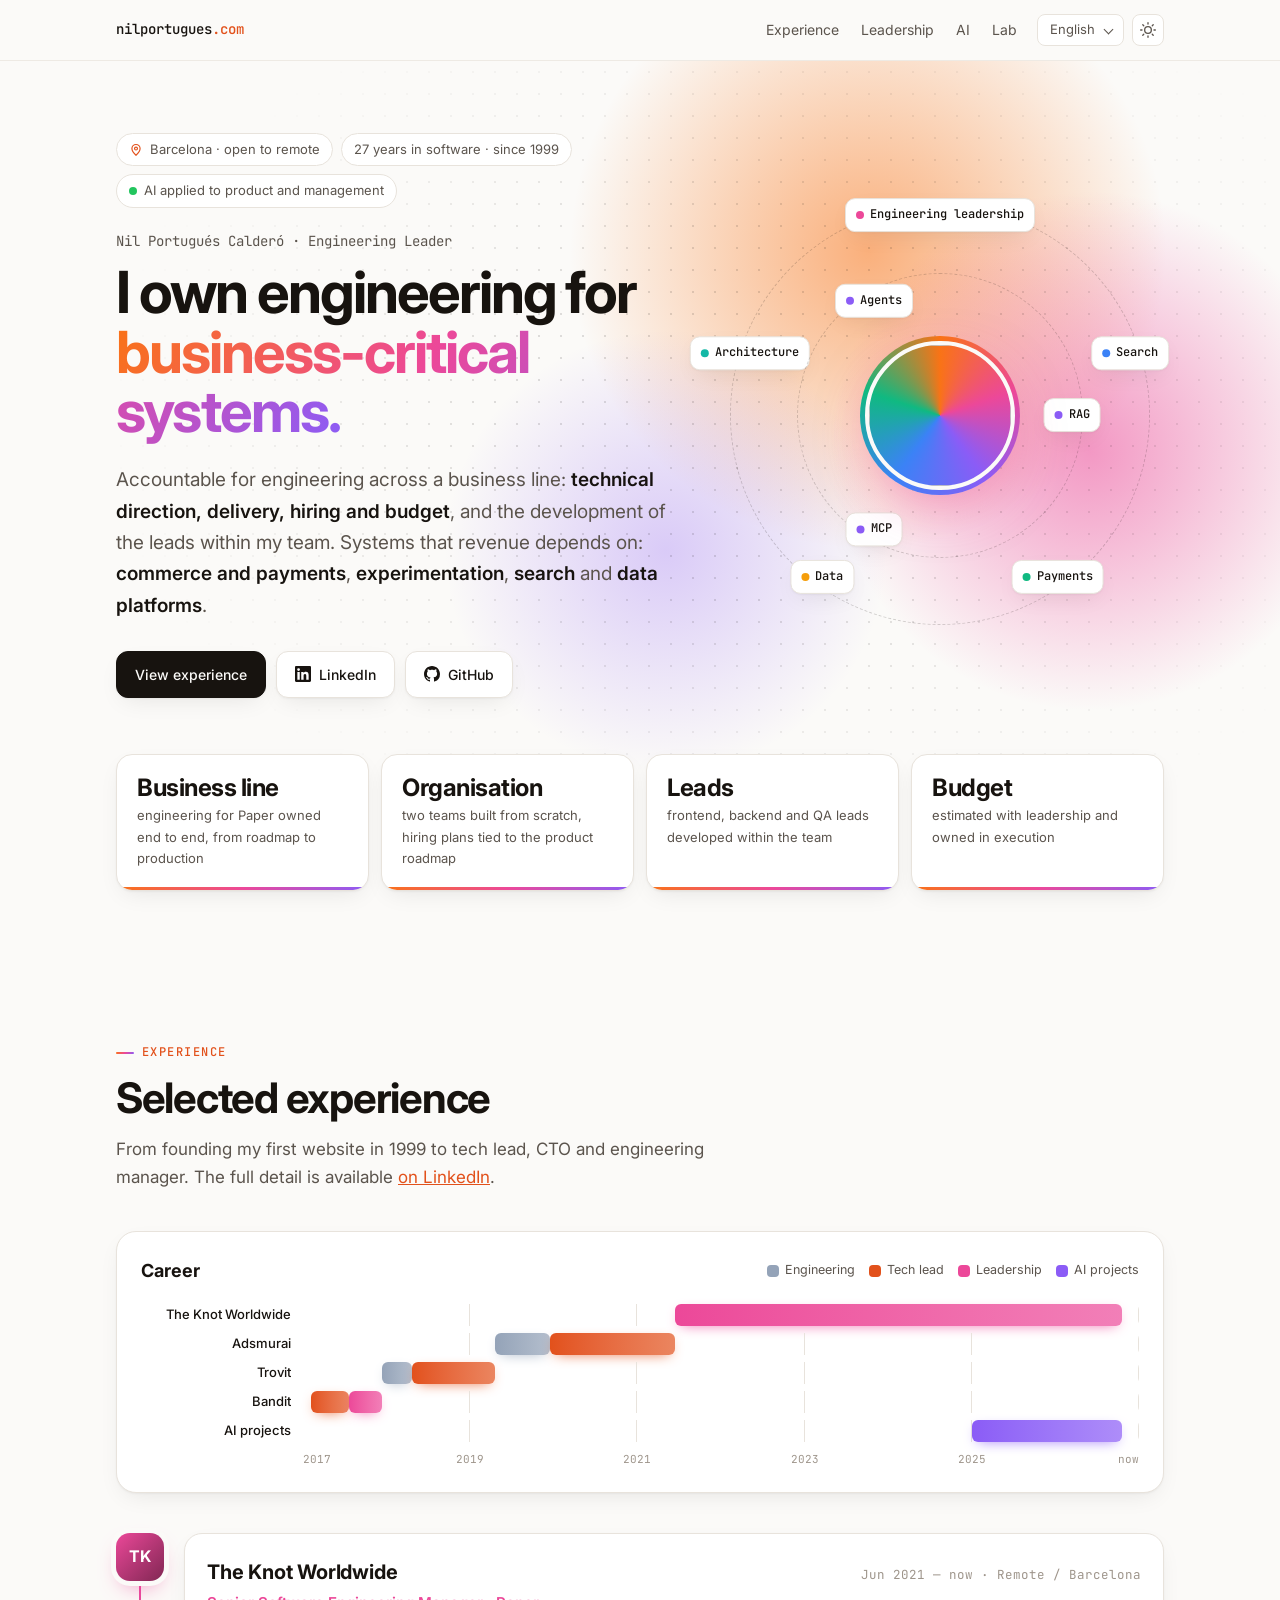
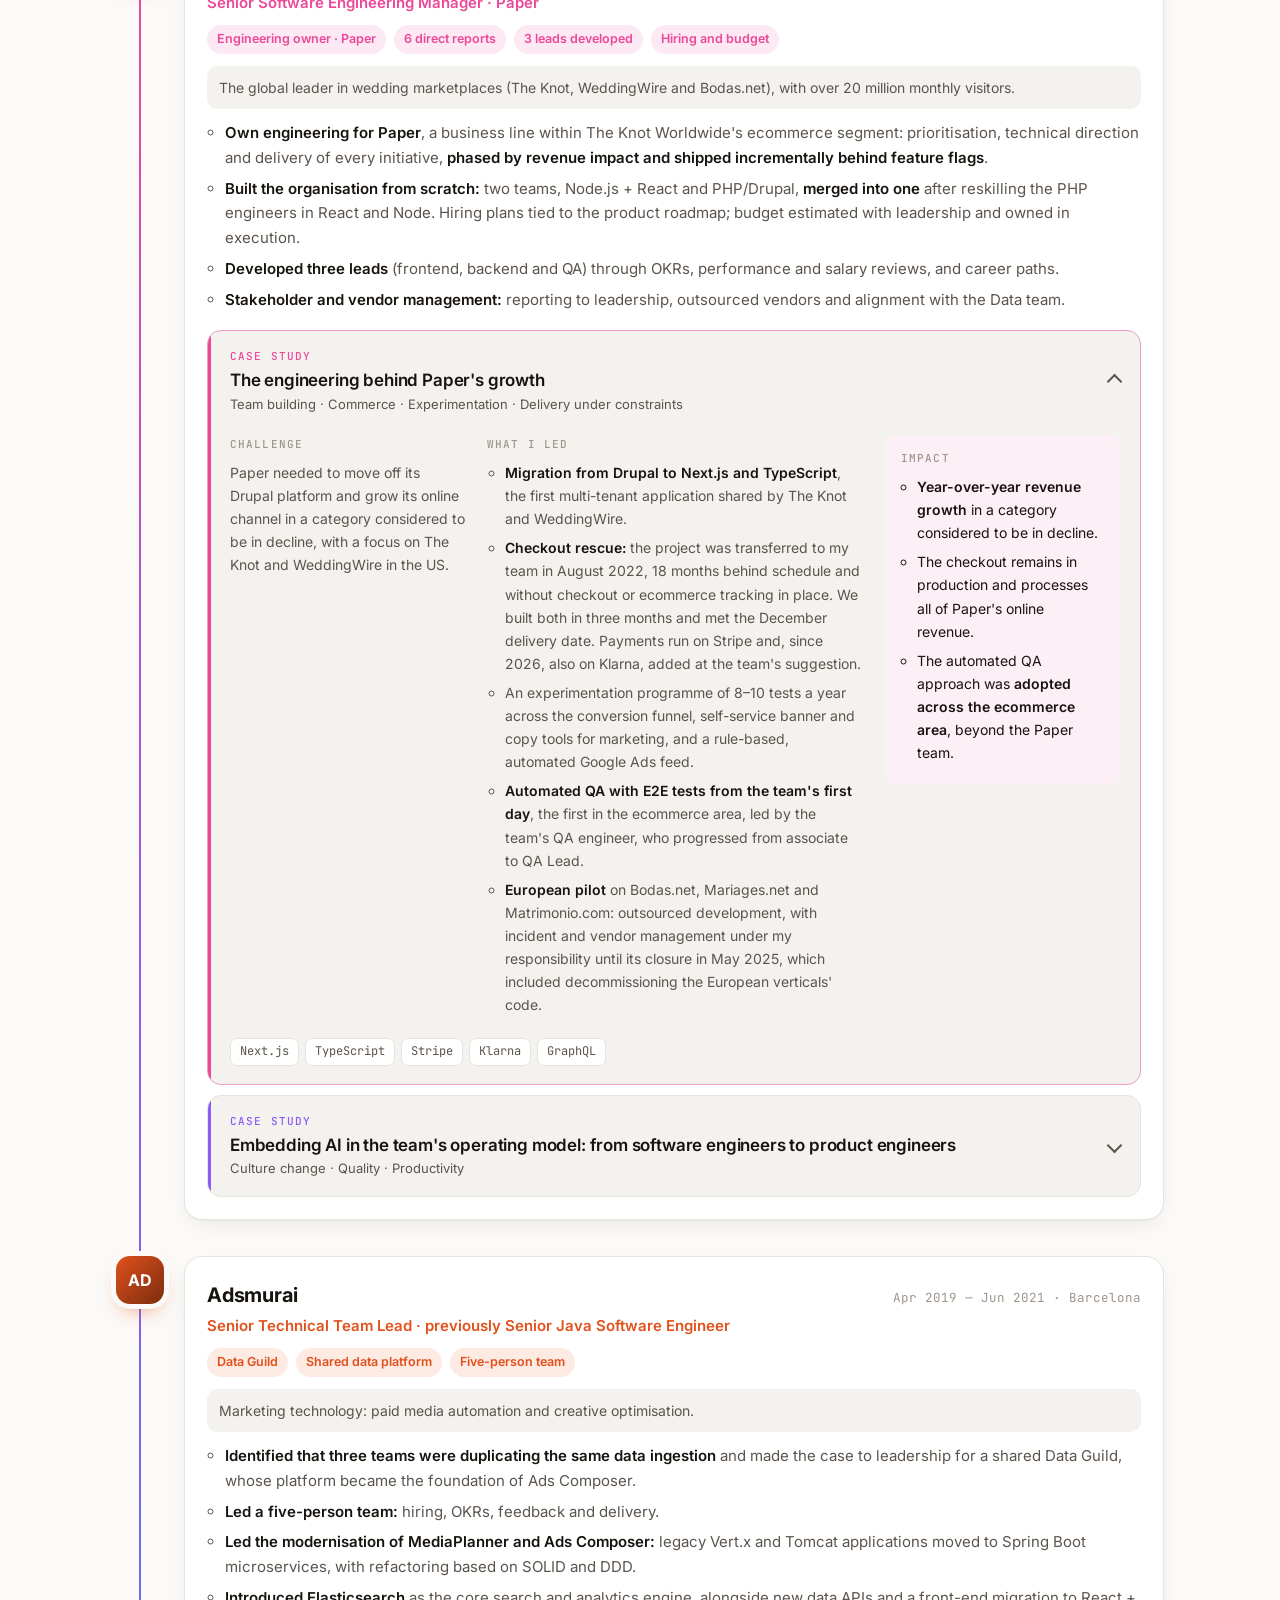
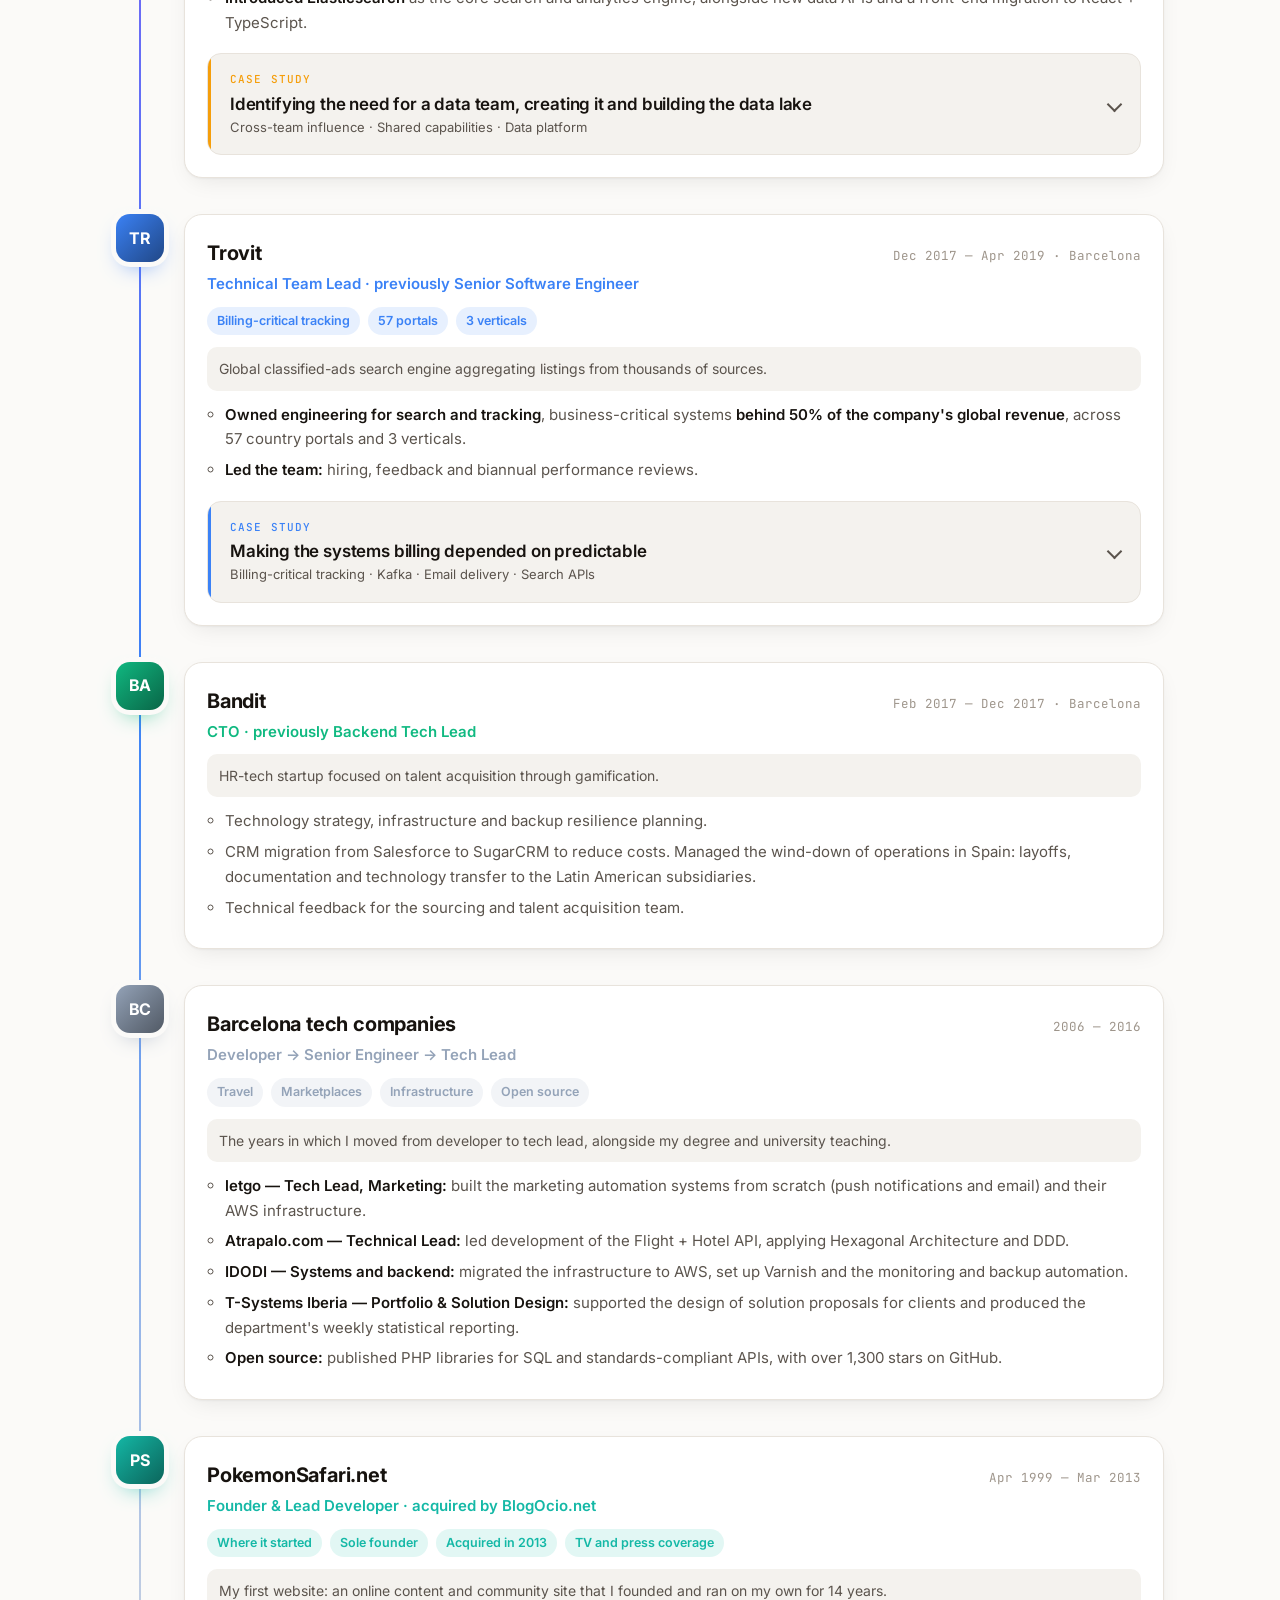
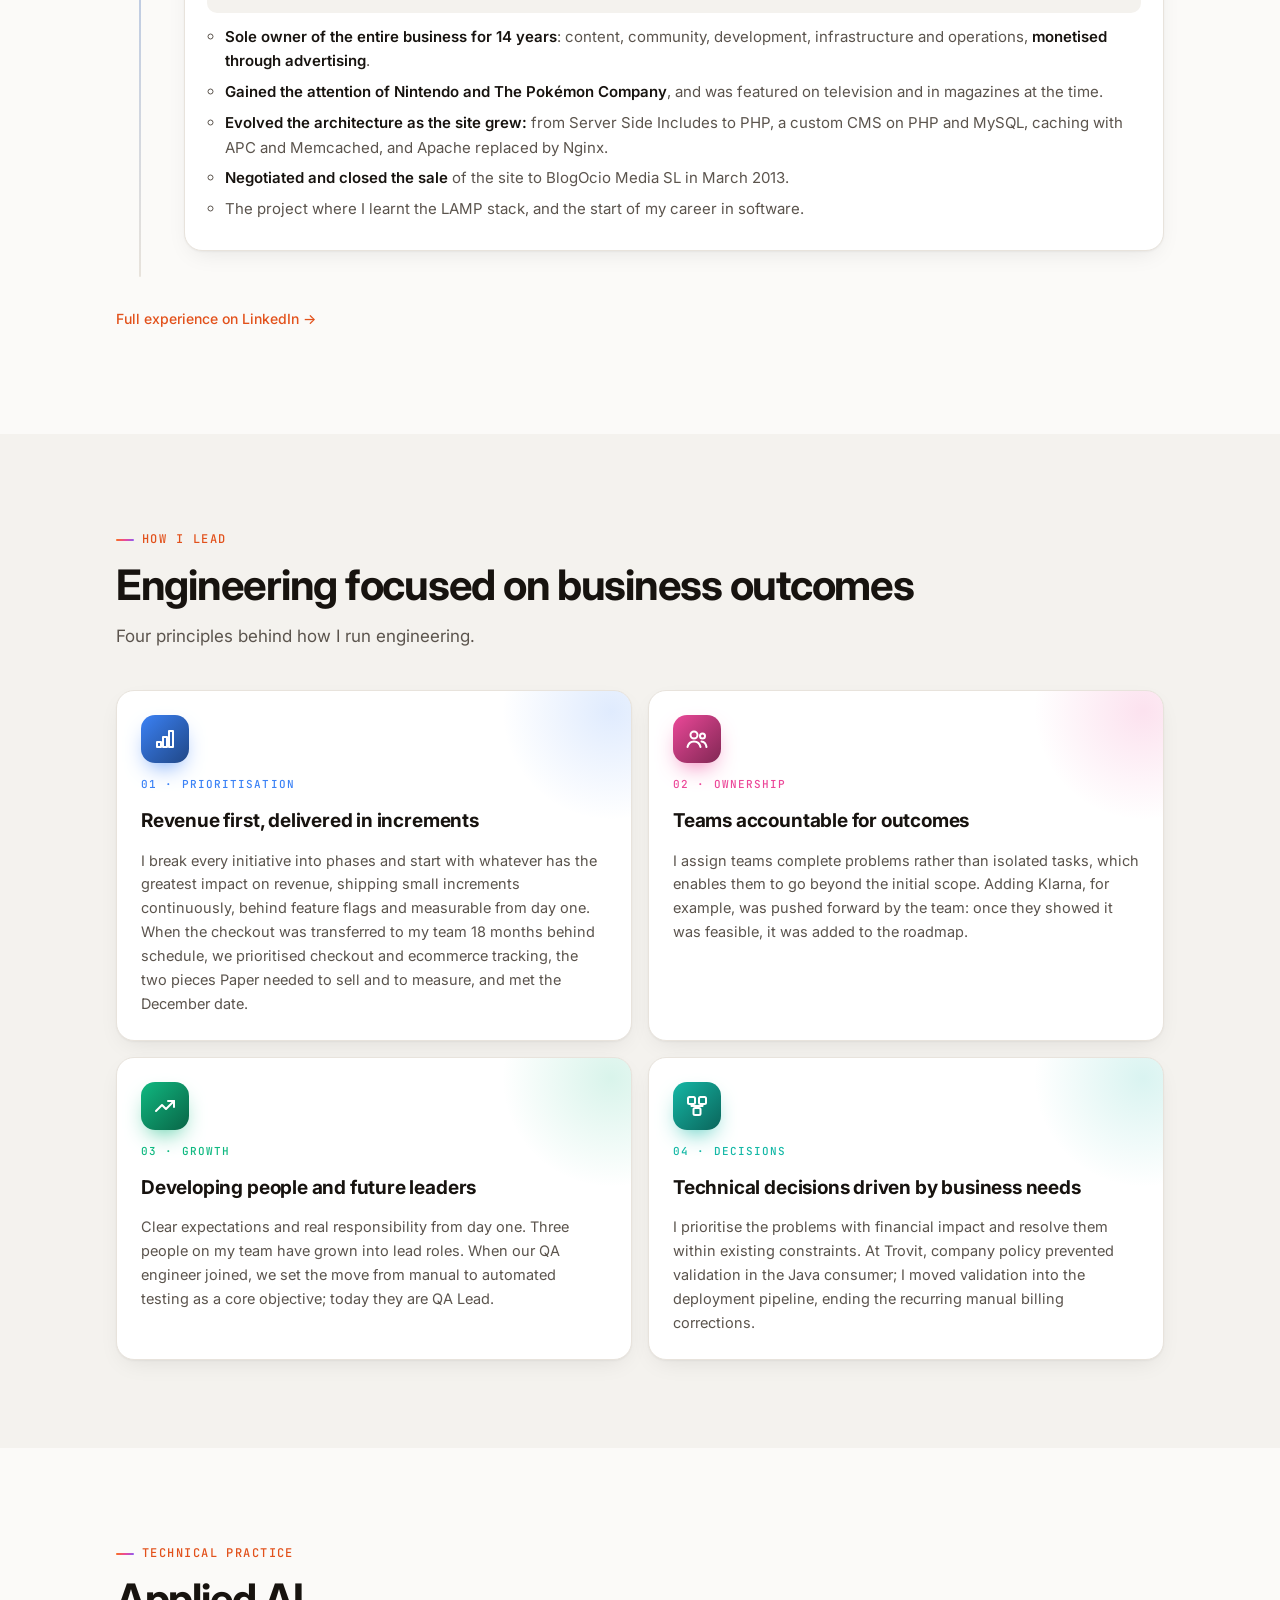
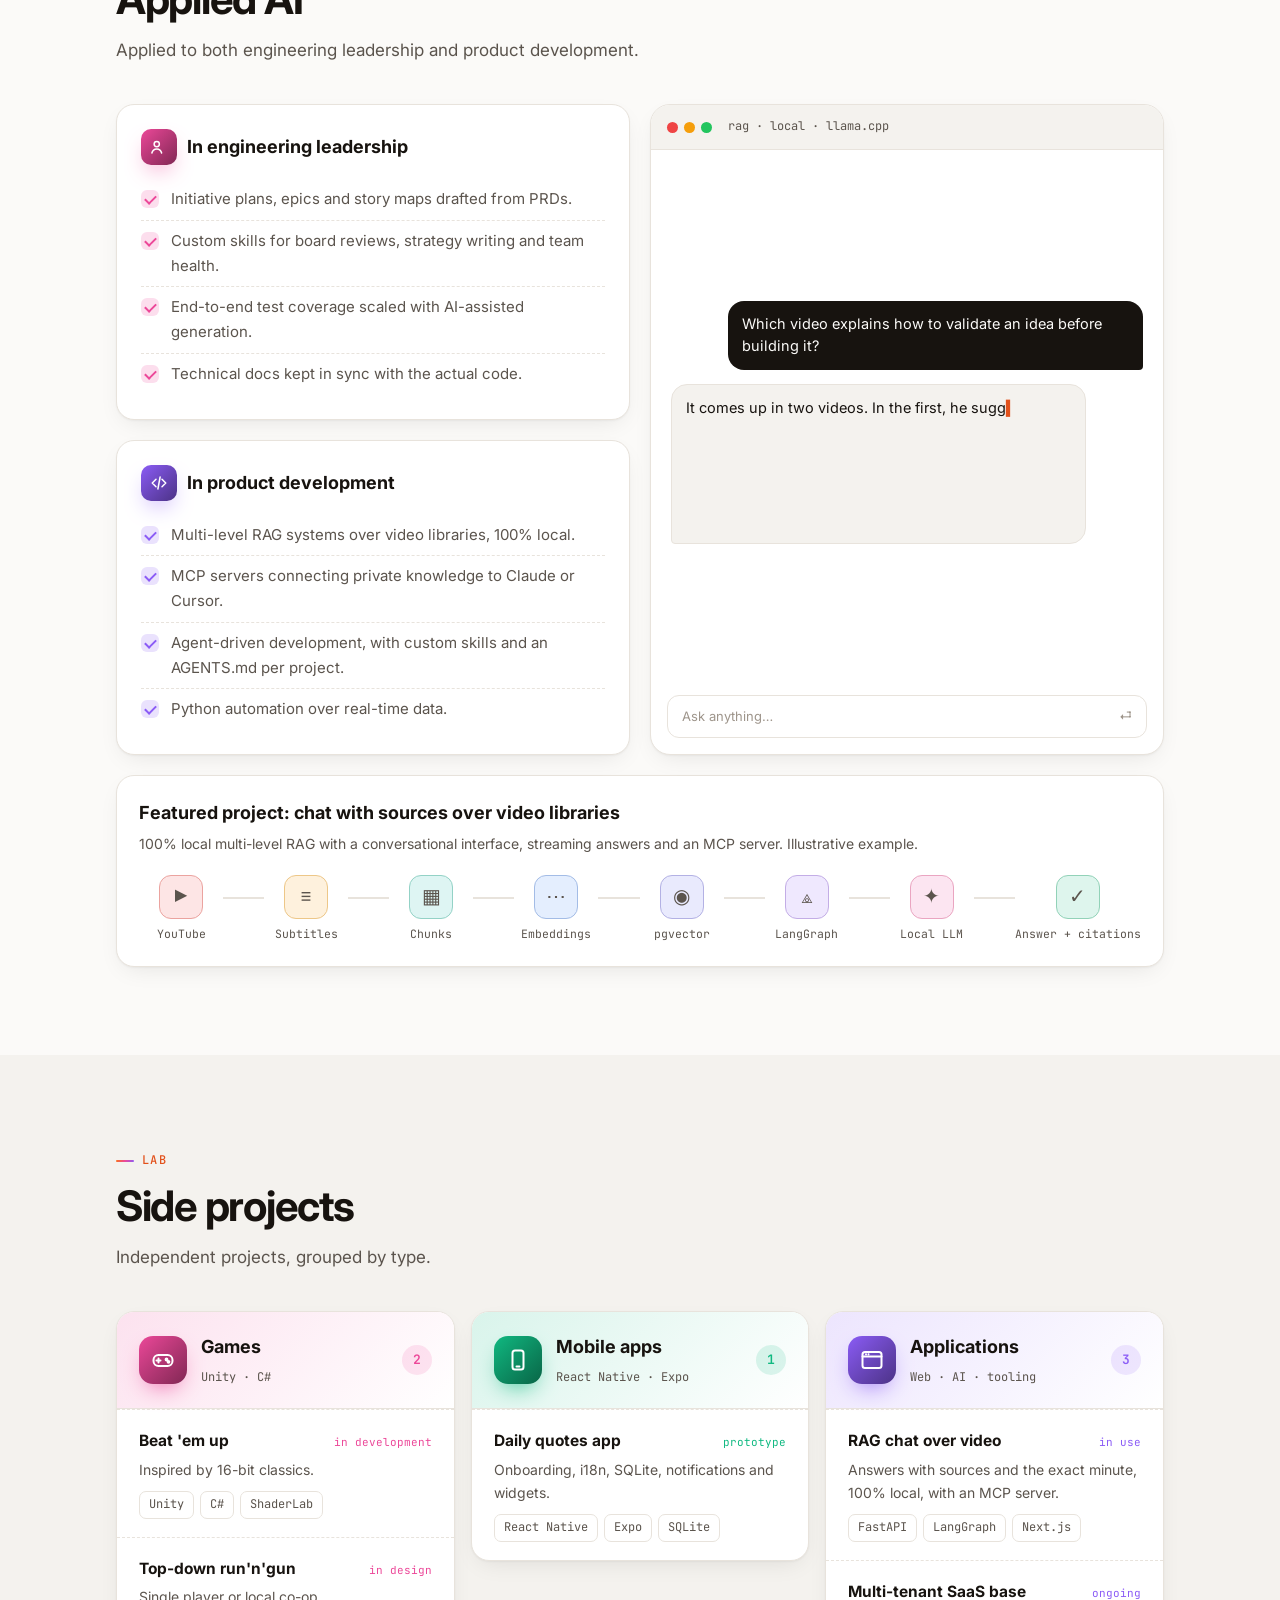
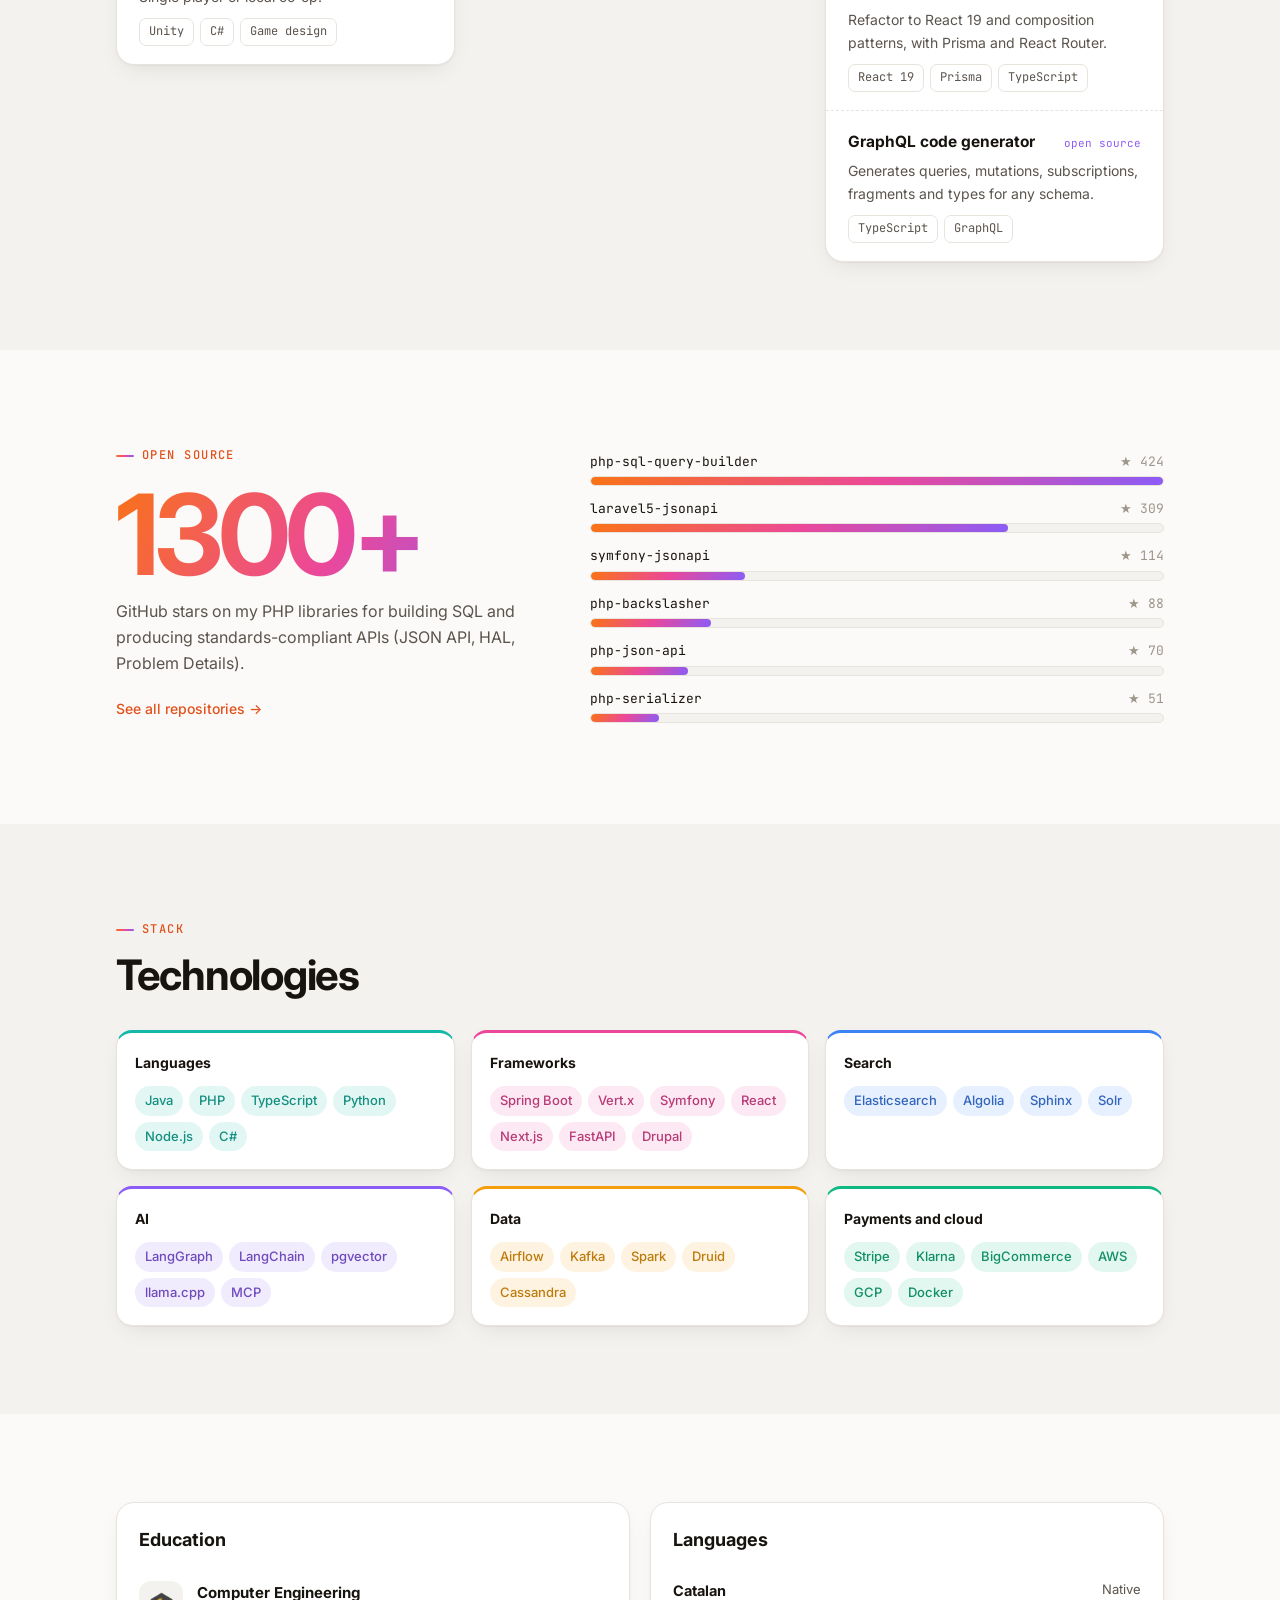
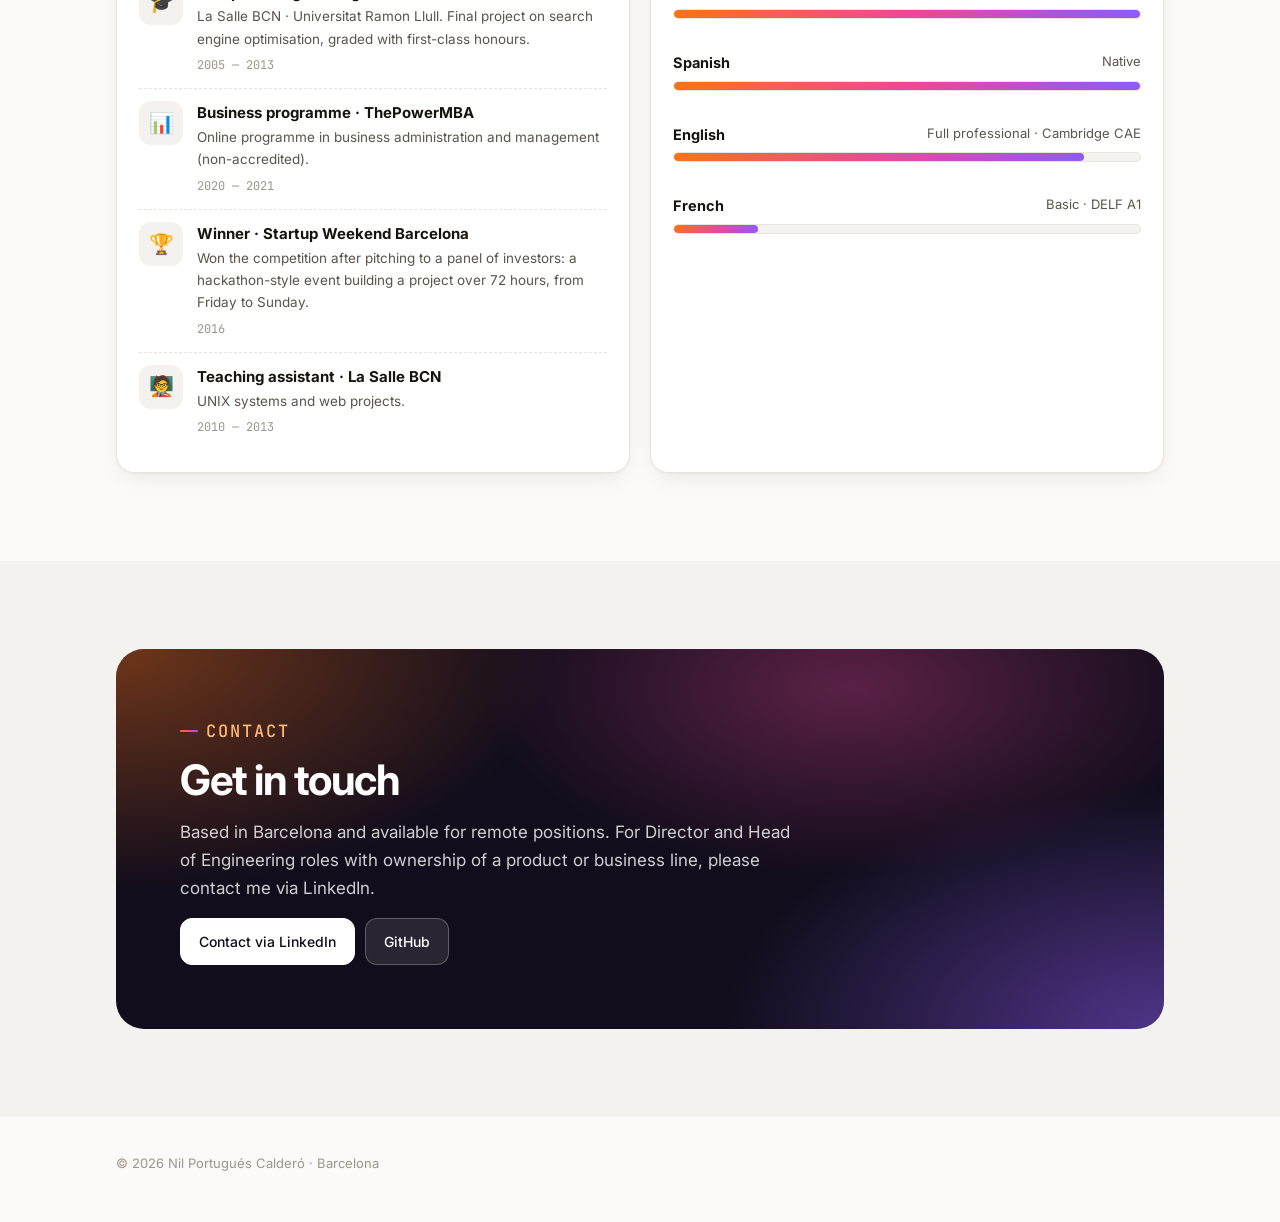
==== commit 214ac53d: "Reposition for Director / Head of Engineering roles Hero, The Knot, Trovit, Adsmurai, leadership and" ====
--- a/index.html
+++ b/index.html
@@ -4,9 +4,9 @@
   <meta charset="utf-8">
   <meta name="viewport" content="width=device-width, initial-scale=1">
   <title>Nil Portugués Calderó</title>
-  <meta name="description" content="Nil Portugués Calderó — Engineering leader in Barcelona. Engineering leadership, technical depth and business impact: ecommerce, payments, experimentation, search and data.">
-  <meta property="og:title" content="Nil Portugués Calderó · Engineering leadership. Technical depth. Business impact.">
-  <meta property="og:description" content="I build engineering teams, own technical direction and lead the delivery of business-critical products. The Knot Worldwide, Adsmurai, Trovit. Barcelona, open to remote.">
+  <meta name="description" content="Nil Portugués Calderó — Engineering leader in Barcelona. Engineering ownership for business-critical systems: commerce, payments, experimentation, search and data.">
+  <meta property="og:title" content="Nil Portugués Calderó · Engineering ownership for business-critical systems">
+  <meta property="og:description" content="I own engineering for business-critical products: technical direction, delivery, hiring, budget and the development of leads. The Knot Worldwide, Trovit, Adsmurai. Barcelona, open to remote.">
   <meta property="og:image" content="https://avatars.githubusercontent.com/u/550948?v=4">
   <meta property="og:url" content="https://nilportugues.com/">
   <meta property="og:locale" content="en_GB">
@@ -65,11 +65,11 @@
           <span class="pill live">AI applied to product and management</span>
         </div>
         <p class="name">Nil Portugués Calderó · Engineering Leader</p>
-        <h1>Engineering leadership. <span class="grad-text">Technical depth.</span> Business impact.</h1>
+        <h1>I own engineering for <span class="grad-text">business-critical systems.</span></h1>
         <p class="lead">
-          I build engineering teams, own technical direction and lead the delivery of business-critical products:
-          <strong>ecommerce and payments</strong>, <strong>experimentation</strong>, <strong>search platforms</strong> and <strong>data infrastructure</strong>.
-          I combine technical depth in architectural decisions with accountability for <strong>hiring, budget and delivery</strong>.
+          Accountable for engineering across a business line: <strong>technical direction, delivery, hiring and budget</strong>,
+          and the development of the leads within my team. Systems that revenue depends on:
+          <strong>commerce and payments</strong>, <strong>experimentation</strong>, <strong>search</strong> and <strong>data platforms</strong>.
         </p>
         <div class="links">
           <a class="btn primary" href="#experience">View experience</a>
@@ -103,10 +103,10 @@
     </div>
 
     <div class="stats words">
-      <div class="stat"><b>Team</b><span>built from scratch, with role definition and end-to-end hiring</span></div>
-      <div class="stat"><b>Budget</b><span>estimated with leadership, with ownership of its execution</span></div>
-      <div class="stat"><b>Architecture</b><span>technical decisions owned, with accountability for the outcome</span></div>
-      <div class="stat"><b>Core systems</b><span>checkout, payments, tracking and experimentation</span></div>
+      <div class="stat"><b>Business line</b><span>engineering for Paper owned end to end, from roadmap to production</span></div>
+      <div class="stat"><b>Organisation</b><span>two teams built from scratch, hiring plans tied to the product roadmap</span></div>
+      <div class="stat"><b>Leads</b><span>frontend, backend and QA leads developed within the team</span></div>
+      <div class="stat"><b>Budget</b><span>estimated with leadership and owned in execution</span></div>
     </div>
   </div>
 </header>
@@ -144,13 +144,13 @@
           <div class="job-card">
             <div class="job-top"><h3>The Knot Worldwide</h3><span class="when">Jun 2021 — now · Remote / Barcelona</span></div>
             <p class="role">Senior Software Engineering Manager · Paper</p>
-            <div class="kpis"><span class="kpi">6 direct reports</span><span class="kpi">Hiring and budget</span><span class="kpi">Paper in the US</span><span class="kpi">European pilot</span></div>
+            <div class="kpis"><span class="kpi">Engineering owner · Paper</span><span class="kpi">6 direct reports</span><span class="kpi">3 leads developed</span><span class="kpi">Hiring and budget</span></div>
             <p class="ctx">The global leader in wedding marketplaces (The Knot, WeddingWire and Bodas.net), with over 20 million monthly visitors.</p>
             <ul>
-              <li><b>Engineering lead for Paper:</b> accountable for the prioritisation, technical direction and delivery of all its engineering initiatives, <b>phased by revenue impact and shipped incrementally behind feature flags</b>.</li>
-              <li><b>Built two teams from scratch</b>, Node.js + React and PHP/Drupal, <b>later merged into one</b> once the PHP engineers had reskilled in React and Node: hiring plans aligned with the product roadmap, hiring profiles, budget estimated and managed with leadership, and the full hiring lifecycle.</li>
-              <li>Stakeholder reporting, vendor management and alignment with the Data team.</li>
-              <li><b>Three team members promoted to lead roles</b> (frontend, backend and QA). OKRs, performance reviews, salary reviews and career paths.</li>
+              <li><b>Own engineering for Paper</b>, a business line within The Knot Worldwide's ecommerce segment: prioritisation, technical direction and delivery of every initiative, <b>phased by revenue impact and shipped incrementally behind feature flags</b>.</li>
+              <li><b>Built the organisation from scratch:</b> two teams, Node.js + React and PHP/Drupal, <b>merged into one</b> after reskilling the PHP engineers in React and Node. Hiring plans tied to the product roadmap; budget estimated with leadership and owned in execution.</li>
+              <li><b>Developed three leads</b> (frontend, backend and QA) through OKRs, performance and salary reviews, and career paths.</li>
+              <li><b>Stakeholder and vendor management:</b> reporting to leadership, outsourced vendors and alignment with the Data team.</li>
             </ul>
             <div class="job-cases">
             <details class="case" style="--c: var(--c-lead);" open>
@@ -219,7 +219,7 @@
             <p class="ctx">Marketing technology: paid media automation and creative optimisation.</p>
             <ul>
               <li><b>Identified that three teams were duplicating the same data ingestion</b> and made the case to leadership for a shared Data Guild, whose platform became the foundation of Ads Composer.</li>
-              <li><b>Hiring</b>, 1:1s, feedback and OKRs for a five-person team.</li>
+              <li><b>Led a five-person team:</b> hiring, OKRs, feedback and delivery.</li>
               <li><b>Led the modernisation of MediaPlanner and Ads Composer:</b> legacy Vert.x and Tomcat applications moved to Spring Boot microservices, with refactoring based on SOLID and DDD.</li>
               <li><b>Introduced Elasticsearch</b> as the core search and analytics engine, alongside new data APIs and a front-end migration to React + TypeScript.</li>
             </ul>
@@ -262,8 +262,8 @@
             <div class="kpis"><span class="kpi">Billing-critical tracking</span><span class="kpi">57 portals</span><span class="kpi">3 verticals</span></div>
             <p class="ctx">Global classified-ads search engine aggregating listings from thousands of sources.</p>
             <ul>
-              <li><b>Owned the search and tracking APIs</b>, business-critical systems <b>behind 50% of the company's global revenue</b>, across 57 country portals and 3 verticals.</li>
-              <li><b>Hiring</b>, 1:1s, feedback and biannual performance reviews for the team.</li>
+              <li><b>Owned engineering for search and tracking</b>, business-critical systems <b>behind 50% of the company's global revenue</b>, across 57 country portals and 3 verticals.</li>
+              <li><b>Led the team:</b> hiring, feedback and biannual performance reviews.</li>
             </ul>
             <div class="job-cases">
             <details class="case" style="--c: var(--c-search);">
@@ -350,7 +350,7 @@
     <div class="wrap">
       <p class="eyebrow">How I lead</p>
       <h2 class="section-title reveal">Engineering focused on business outcomes</h2>
-      <p class="section-sub reveal">Four principles I apply to every team I lead.</p>
+      <p class="section-sub reveal">Four principles behind how I run engineering.</p>
 
       <div class="expertise">
         <article class="xcard reveal" style="--c: var(--c-search);">
@@ -554,7 +554,7 @@
       <div class="cta reveal">
         <p class="eyebrow">Contact</p>
         <h2 class="section-title">Get in touch</h2>
-        <p>Based in Barcelona and available for remote positions. For engineering leadership roles (team building, technical direction and delivery of business-critical systems), please contact me via LinkedIn.</p>
+        <p>Based in Barcelona and available for remote positions. For Director and Head of Engineering roles with ownership of a product or business line, please contact me via LinkedIn.</p>
         <div class="links">
           <a class="btn primary" href="https://www.linkedin.com/in/nilportugues" target="_blank" rel="noopener">Contact via LinkedIn</a>
           <a class="btn" href="https://github.com/nilportugues" target="_blank" rel="noopener">GitHub</a>
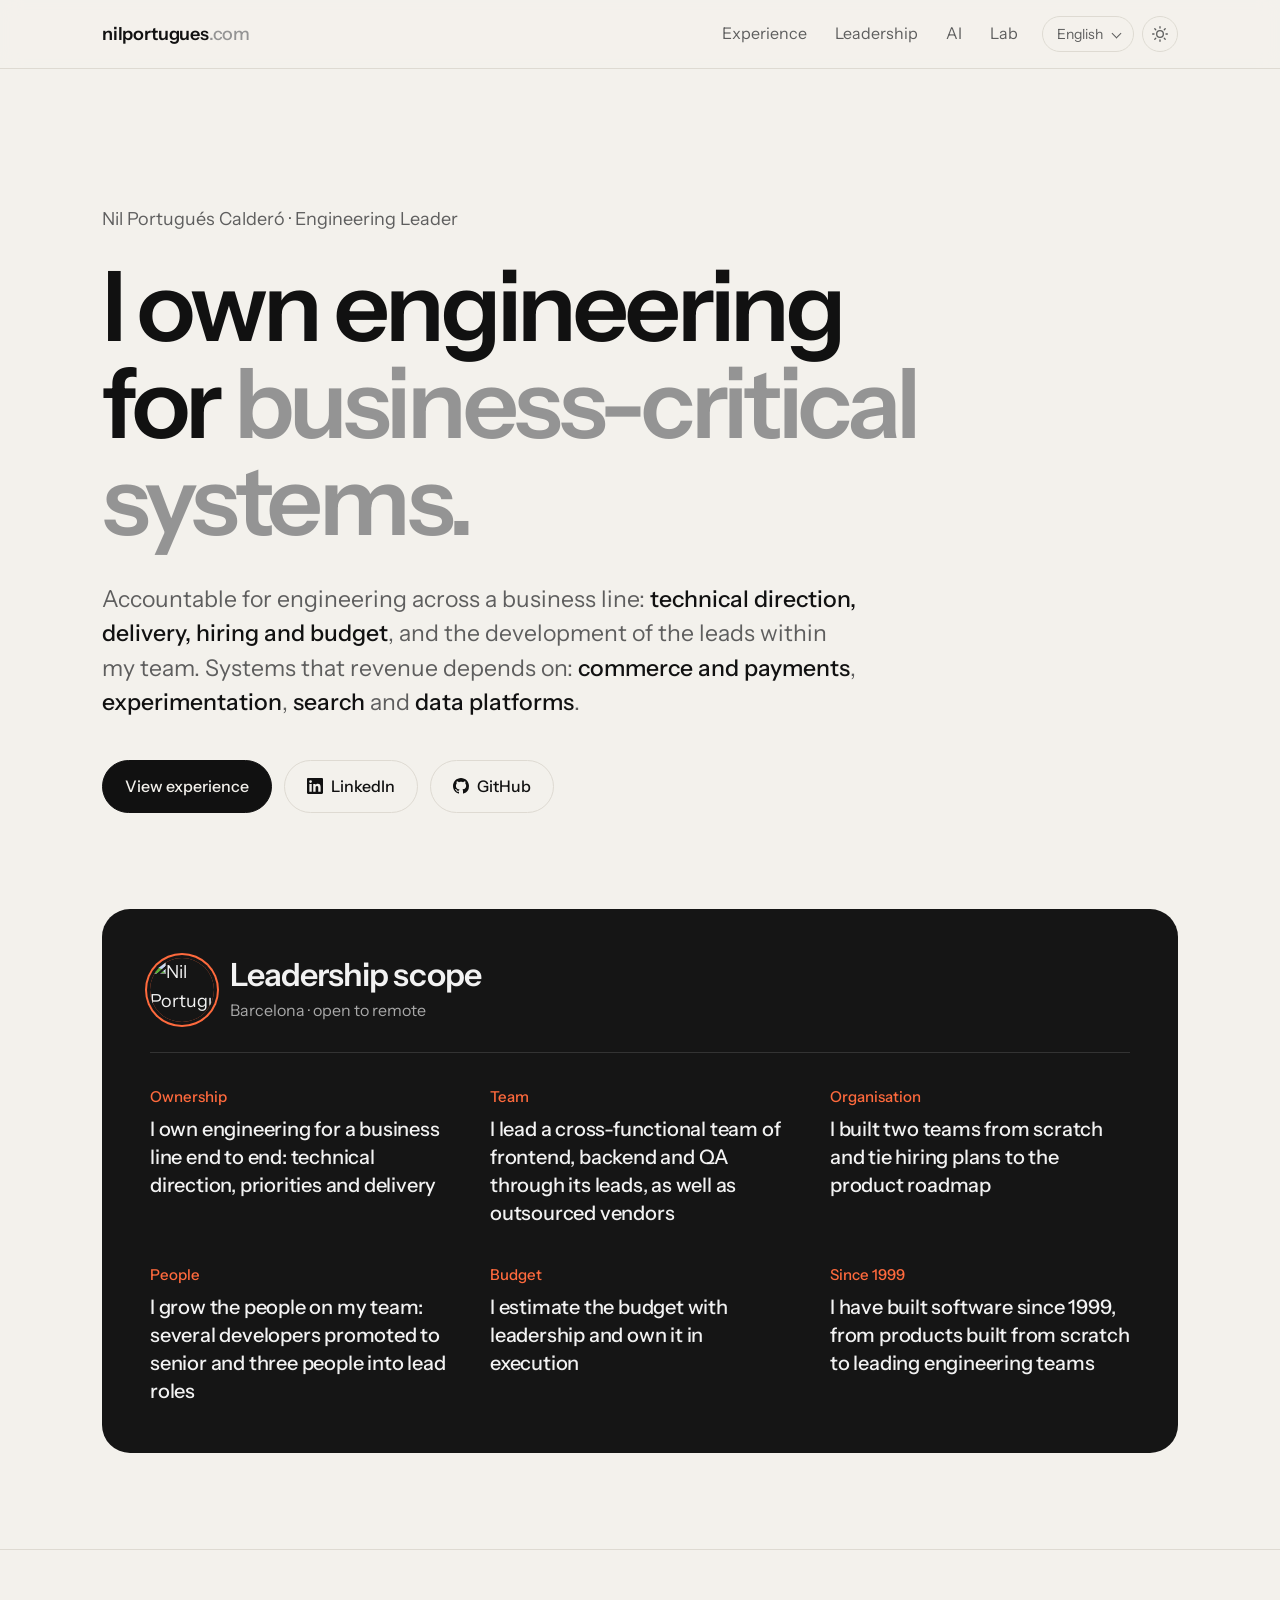
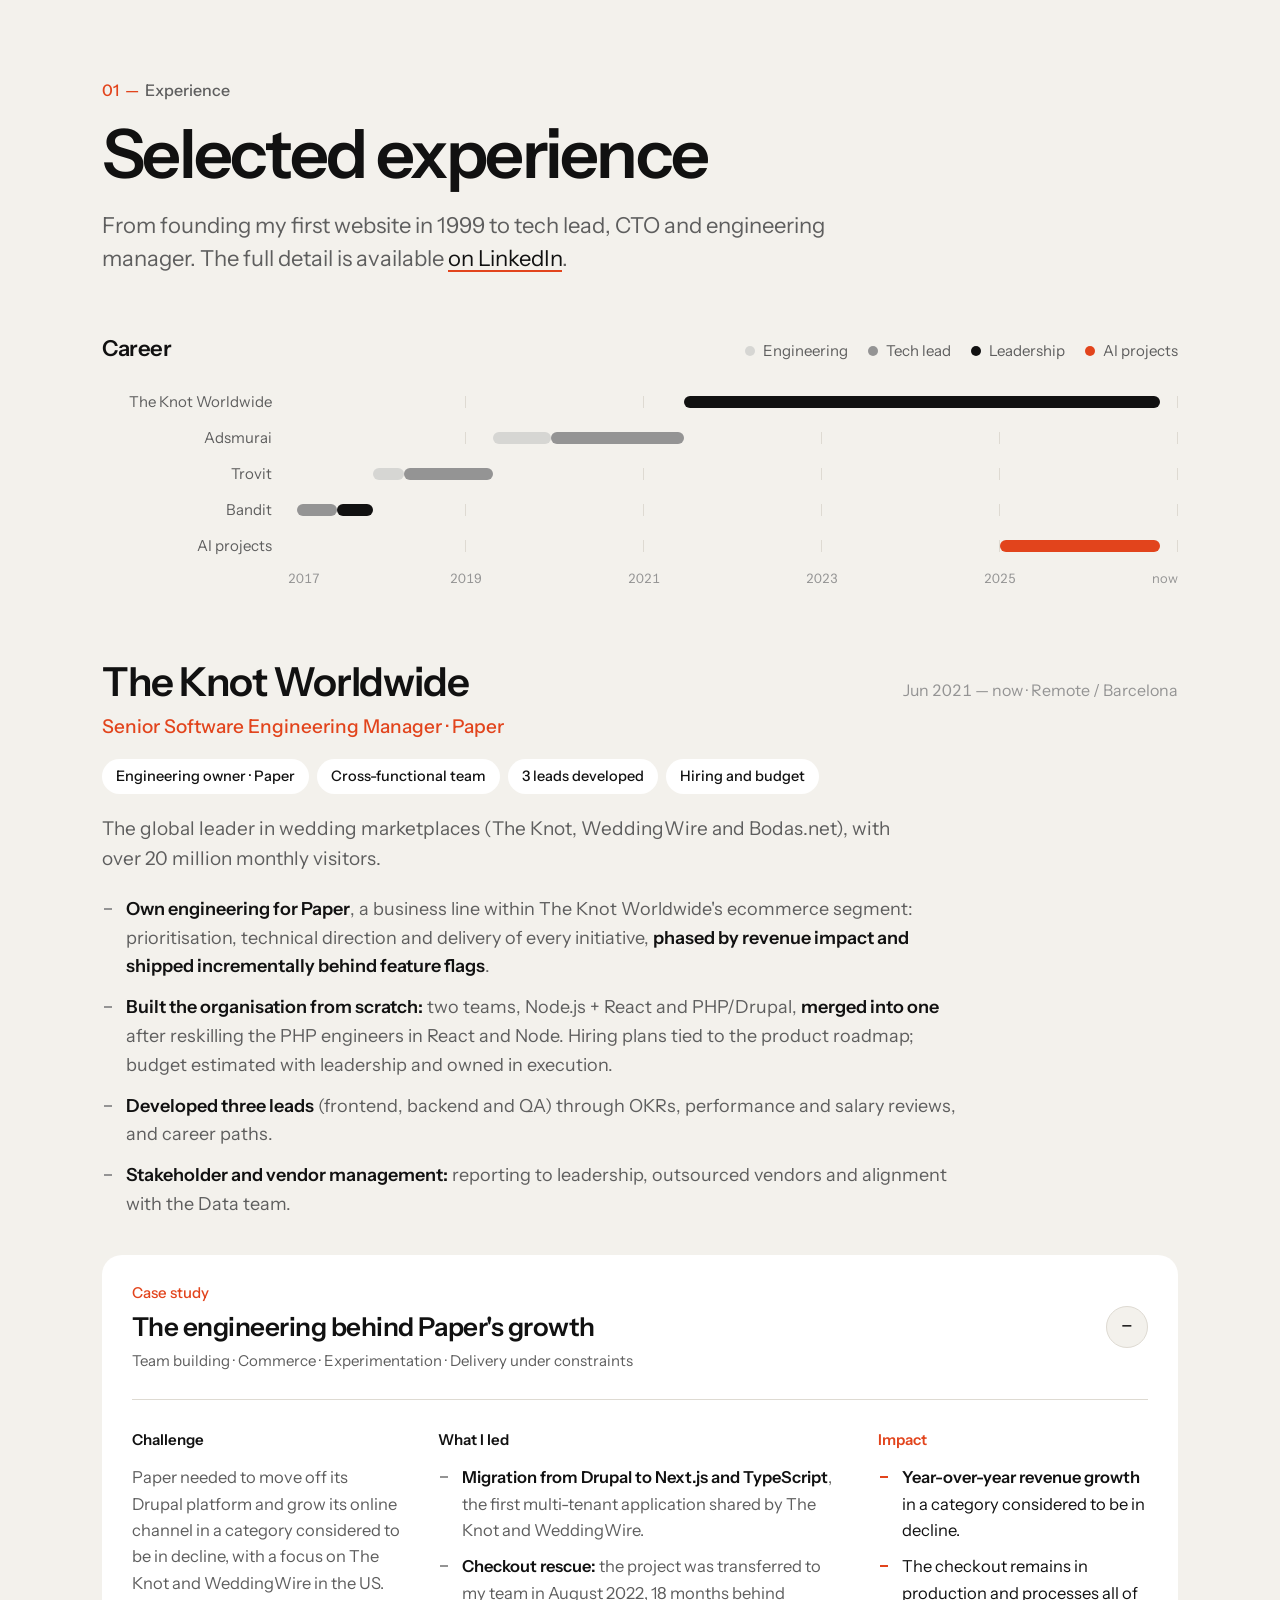
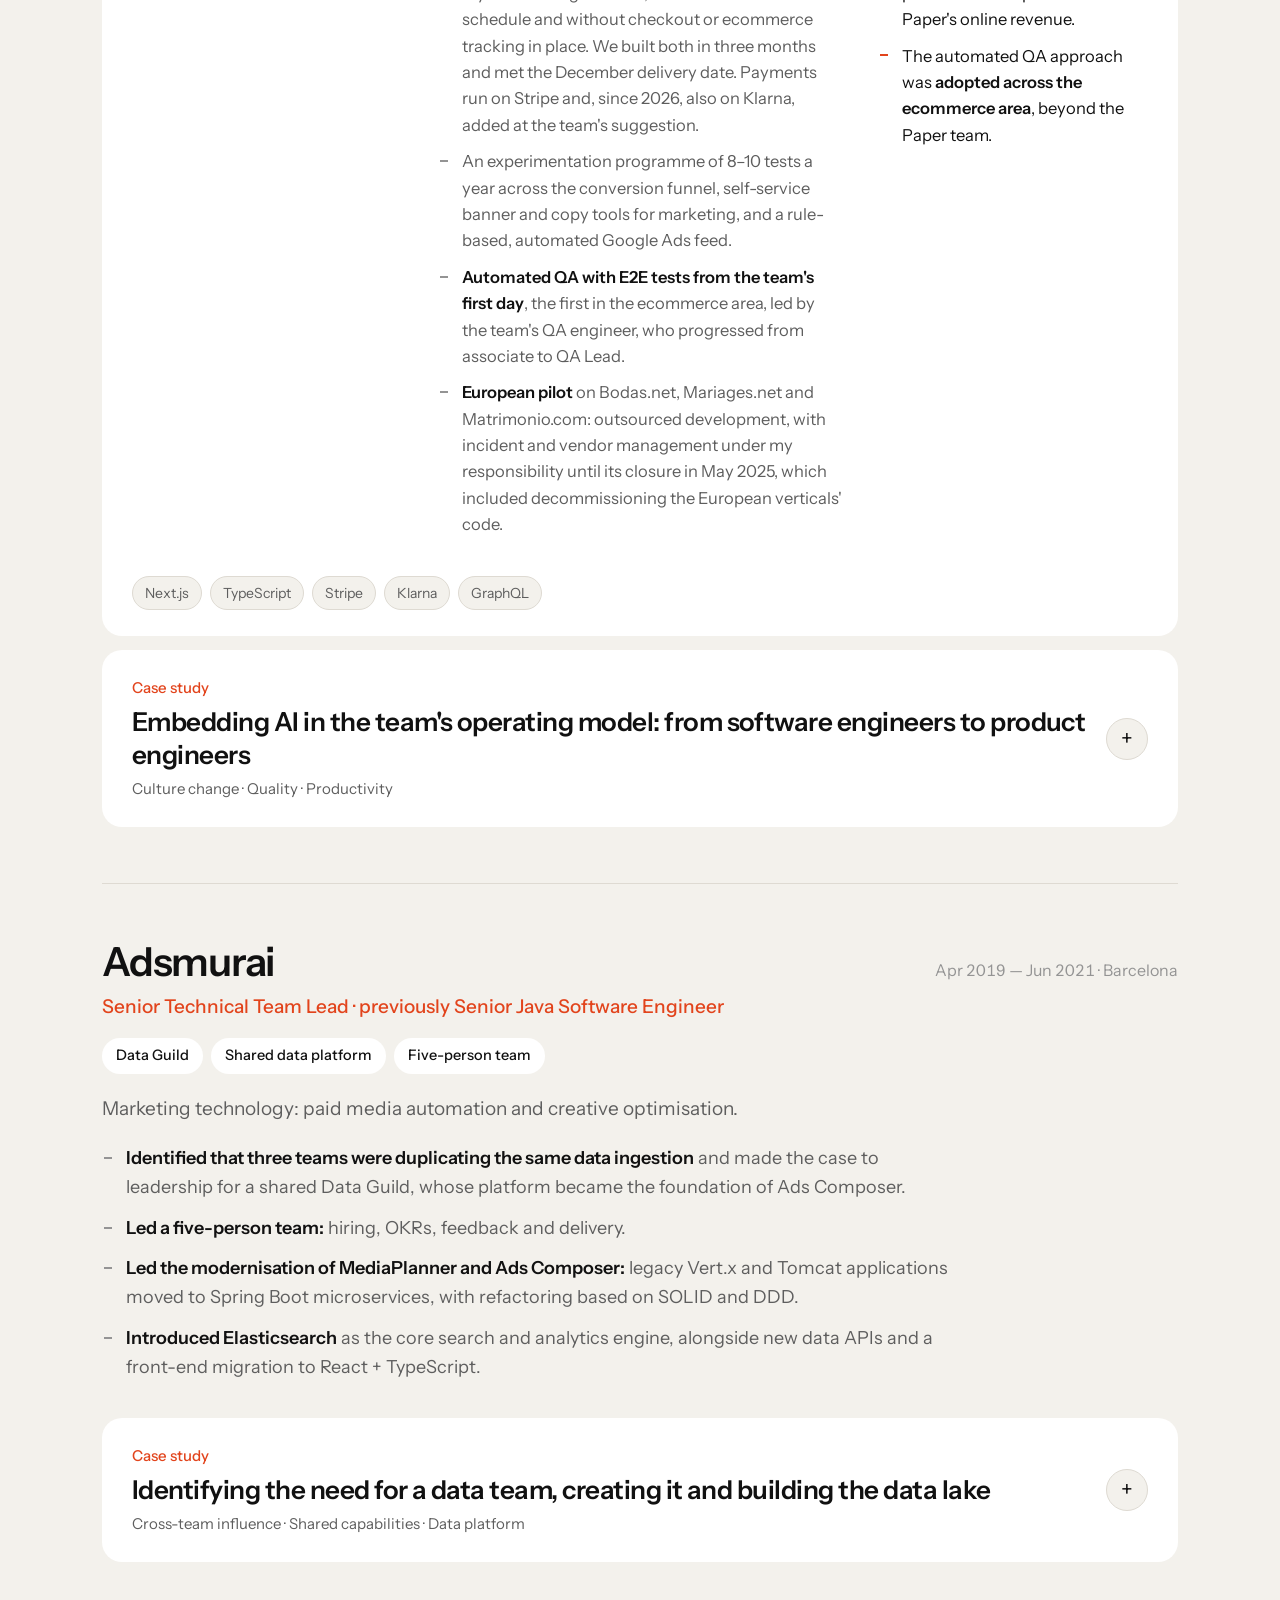
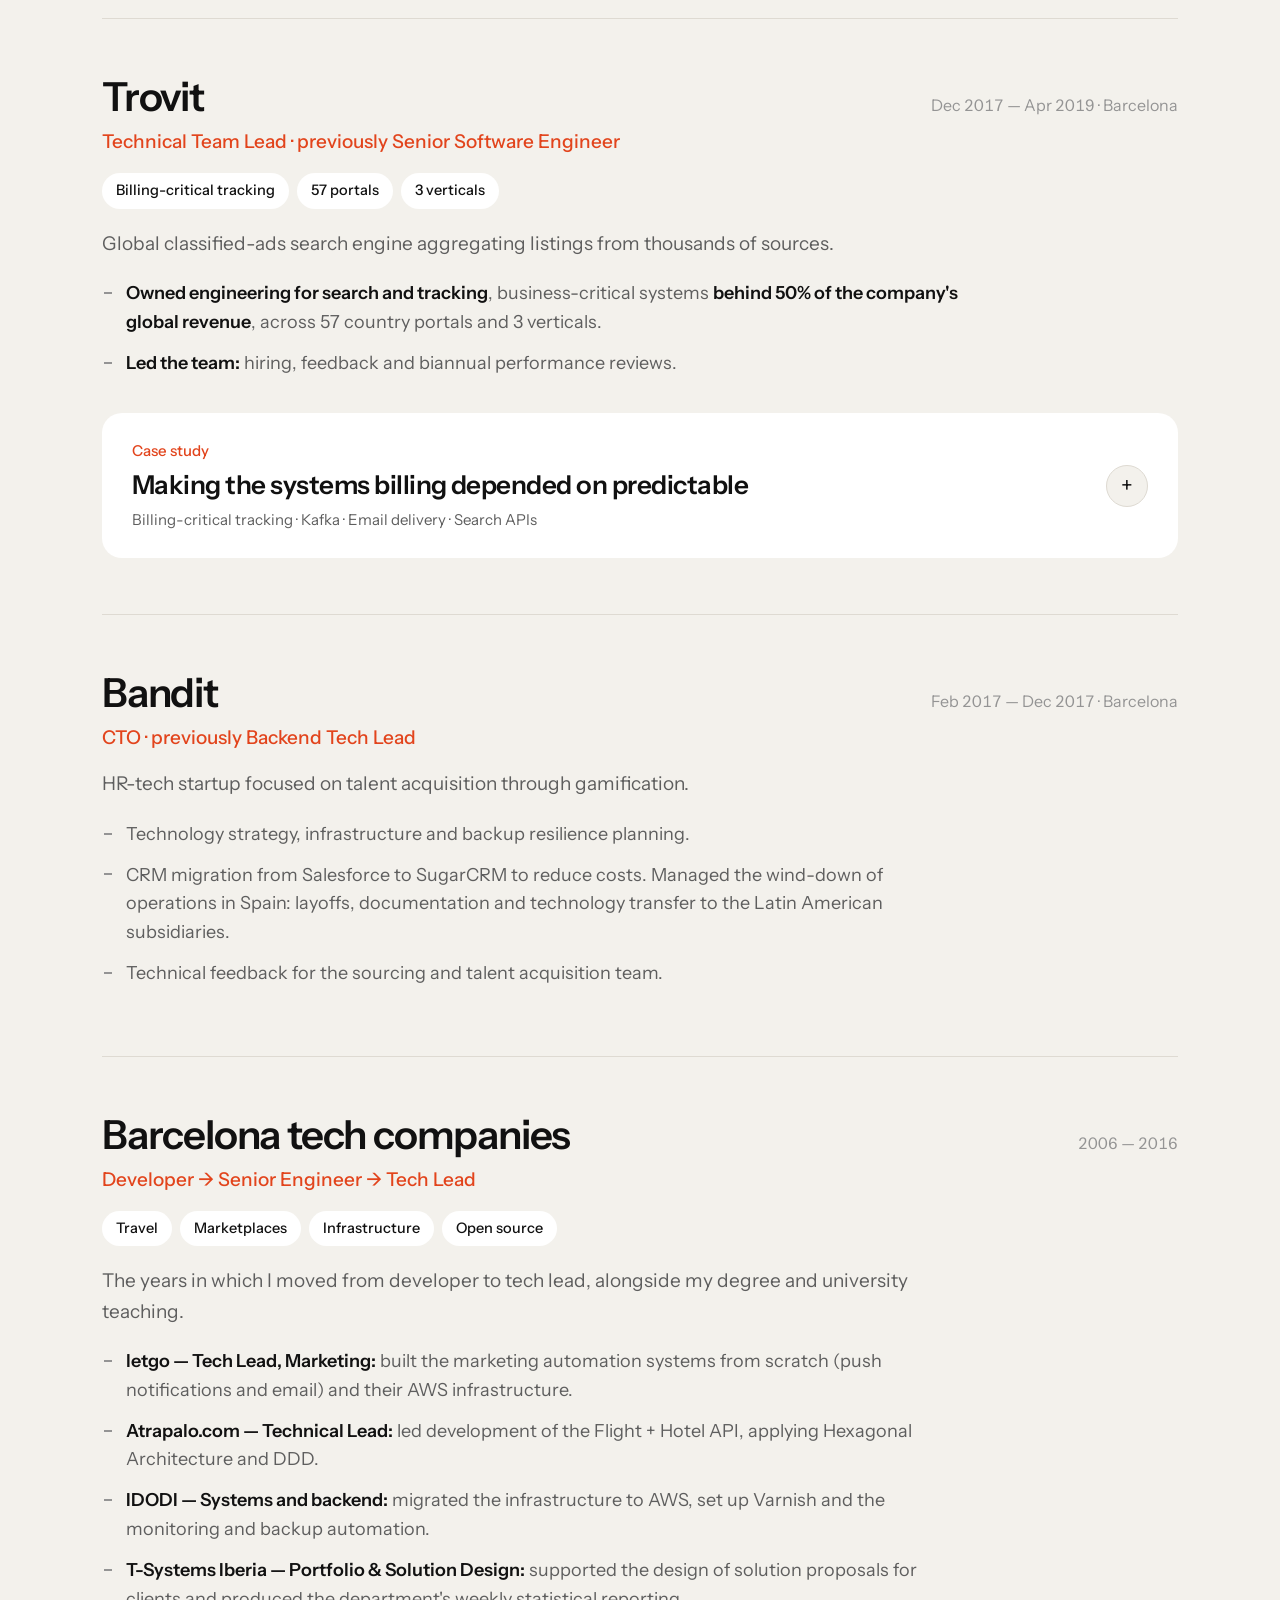
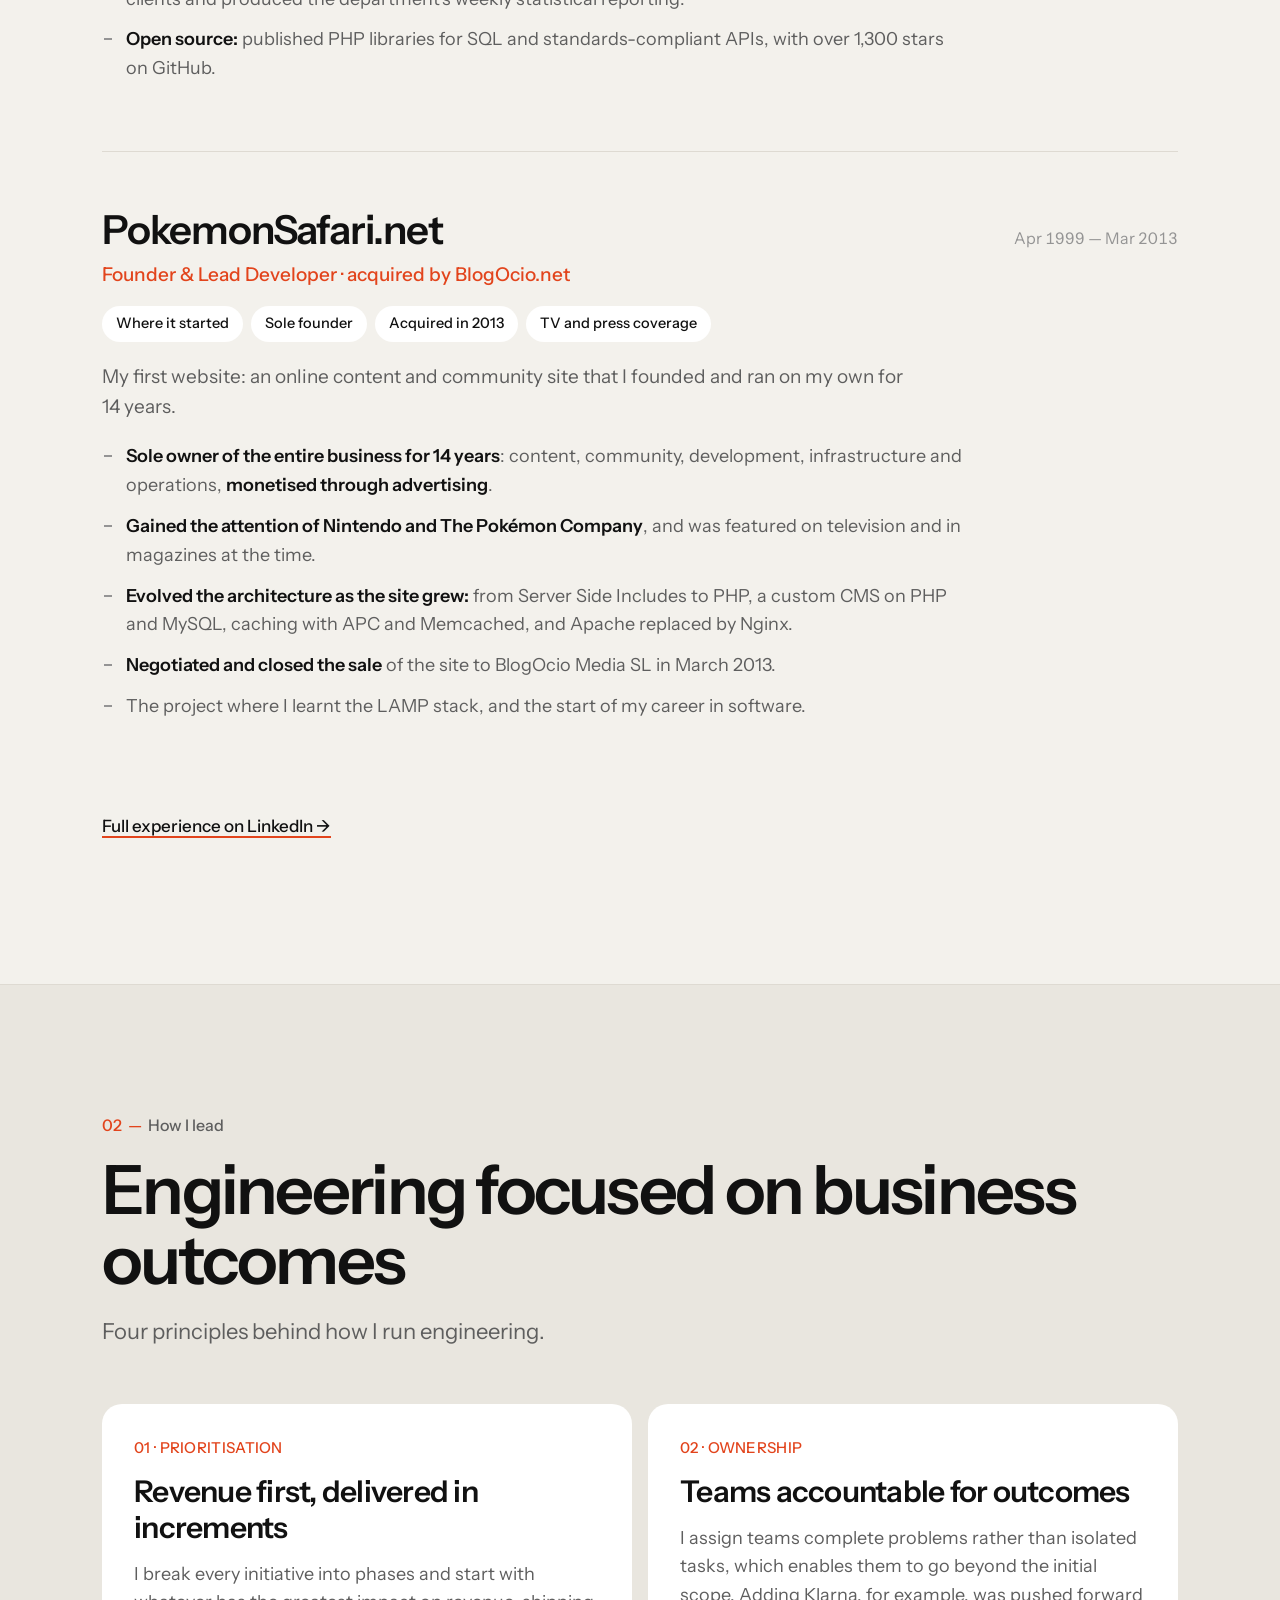
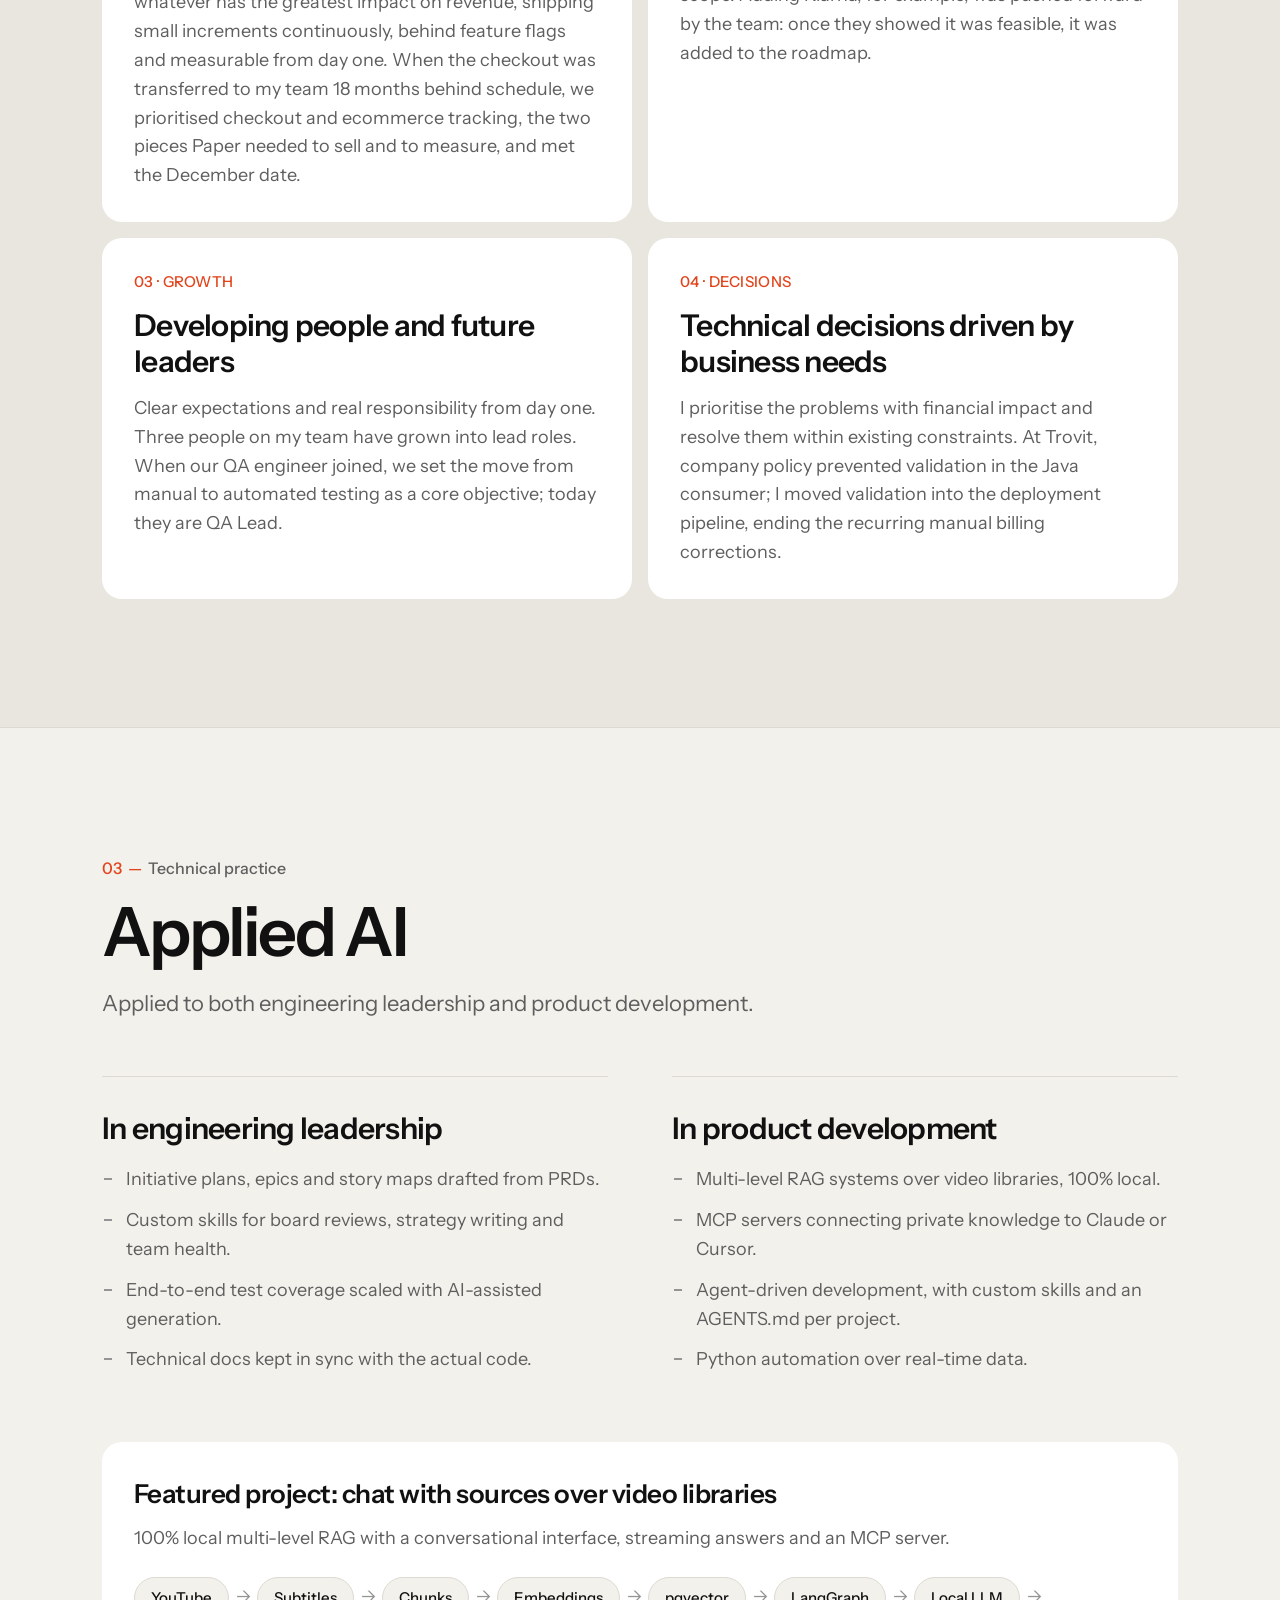
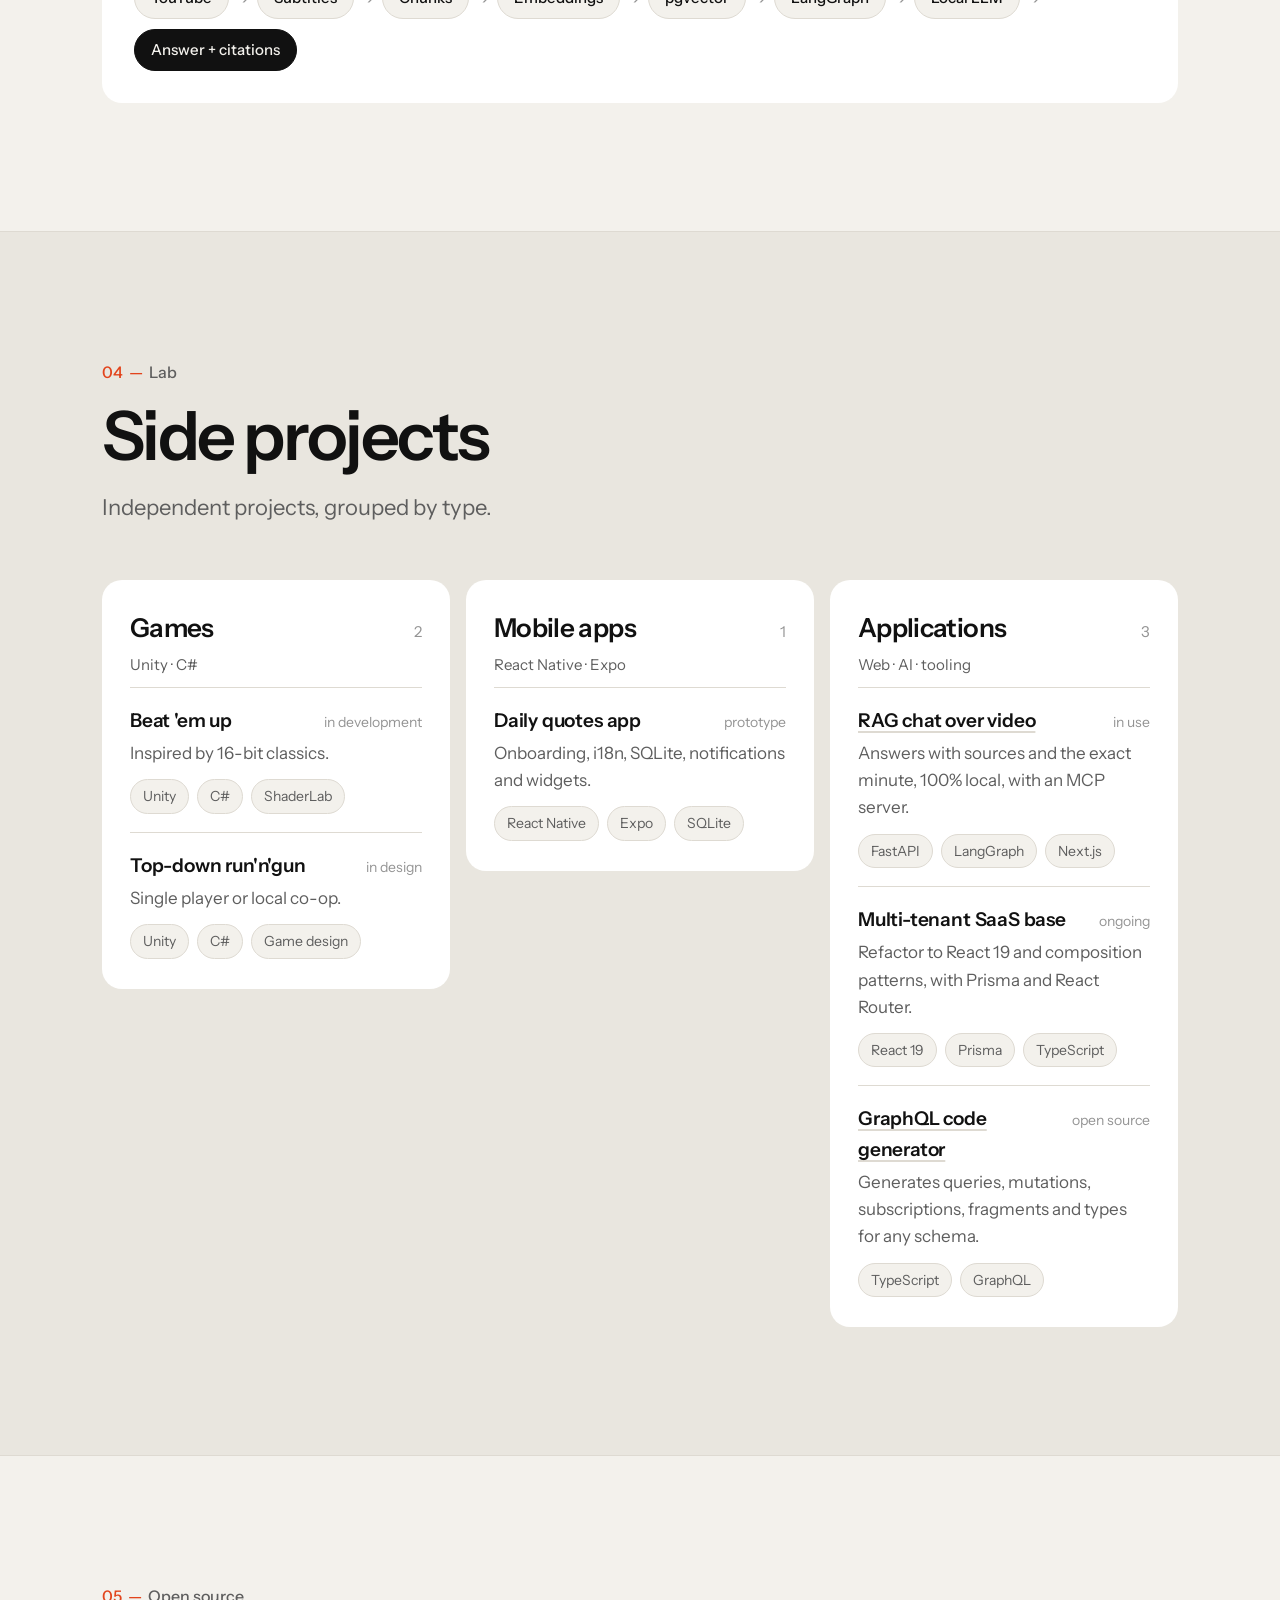
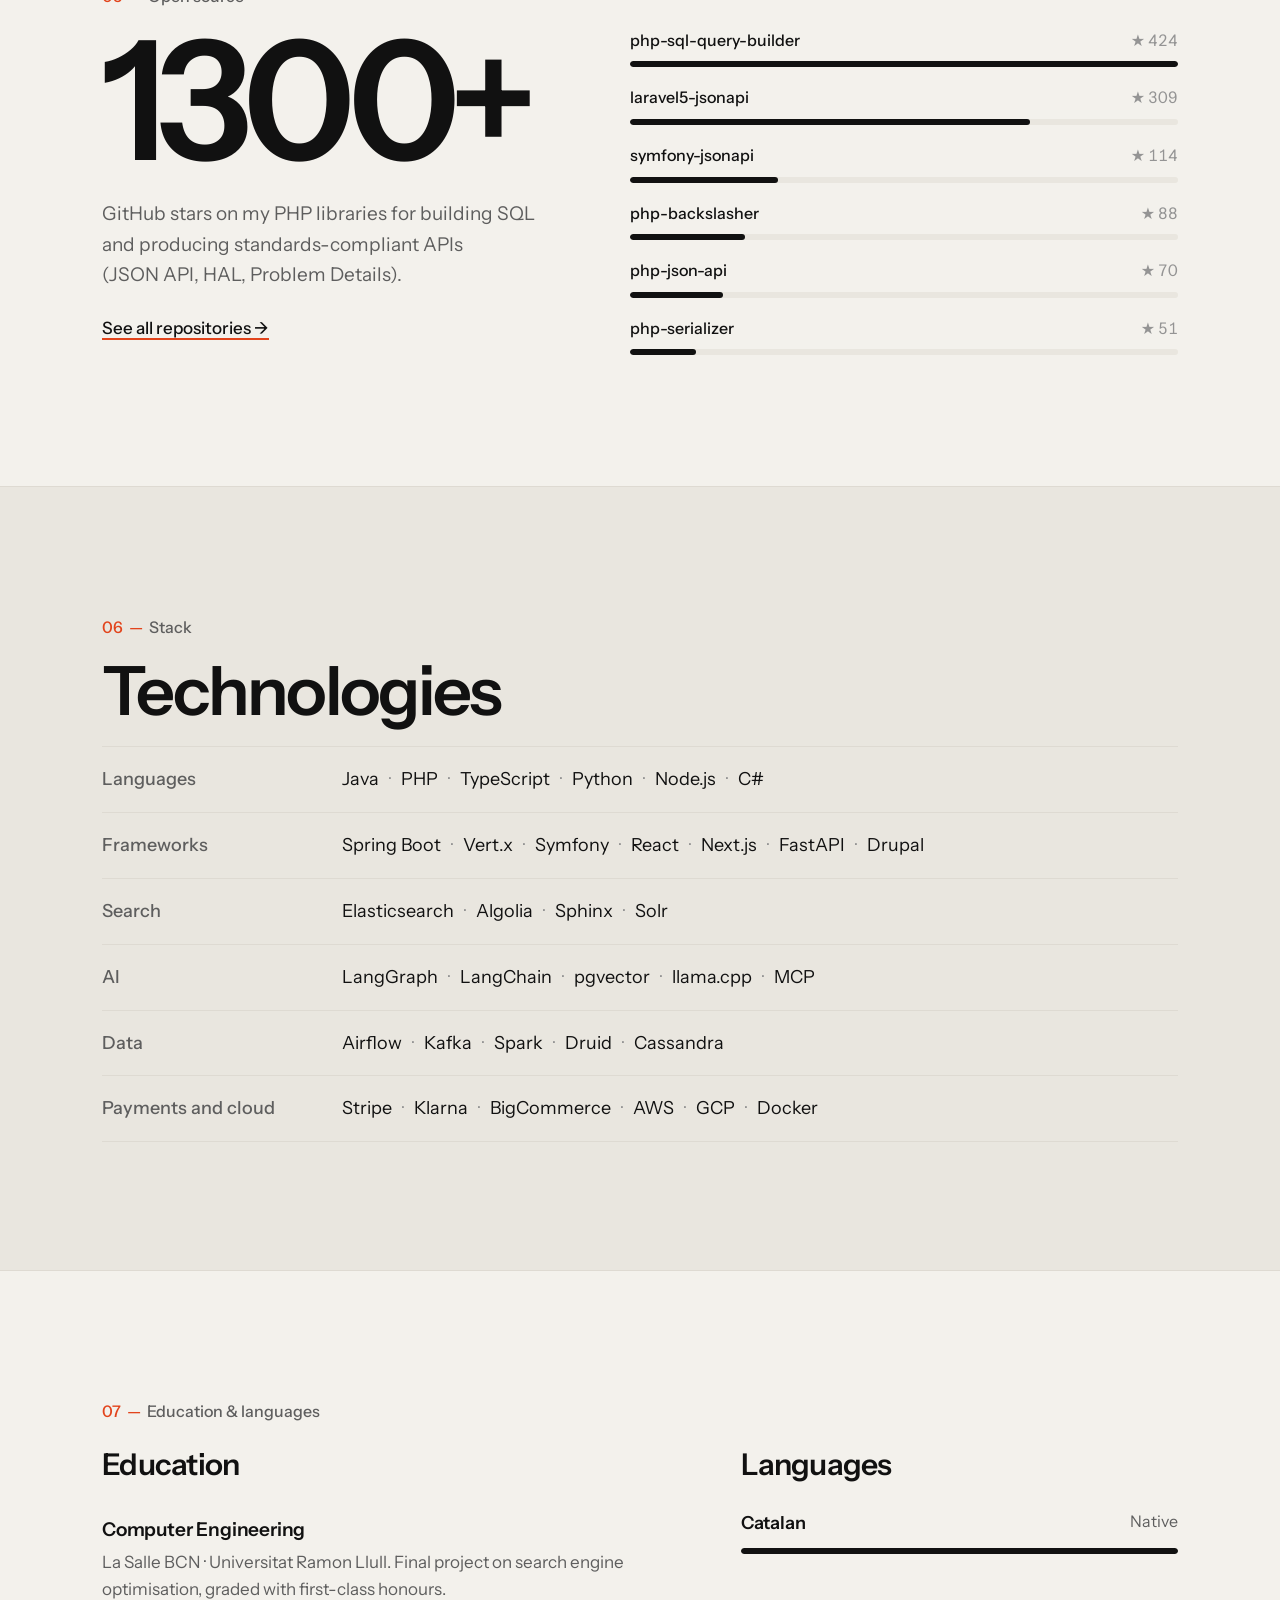
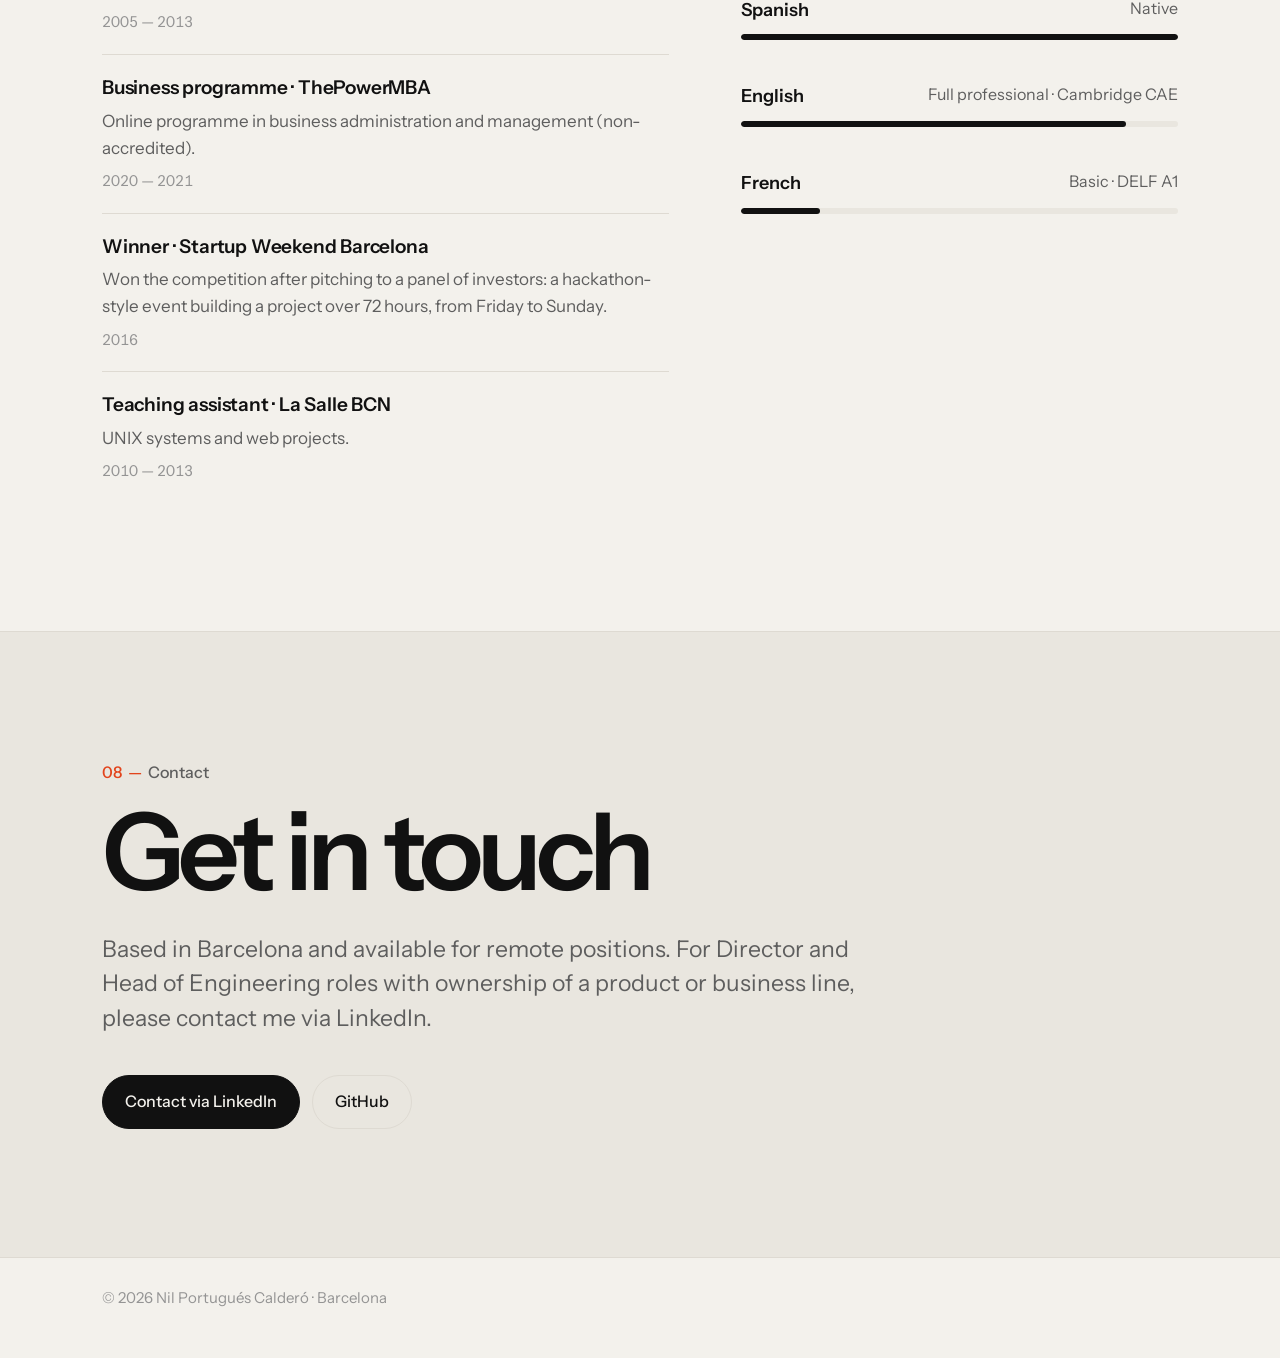
==== commit 4d8cc9ee: "Redesign with large clean type and a leadership scope block Replace the template look (Inter, pills," ====
--- a/index.html
+++ b/index.html
@@ -25,7 +25,7 @@
   <link rel="icon" href="https://avatars.githubusercontent.com/u/550948?s=64&v=4">
   <link rel="preconnect" href="https://fonts.googleapis.com">
   <link rel="preconnect" href="https://fonts.gstatic.com" crossorigin>
-  <link href="https://fonts.googleapis.com/css2?family=Inter:wght@400;500;600;700&family=JetBrains+Mono:wght@400;500;600&display=swap" rel="stylesheet">
+  <link href="https://fonts.googleapis.com/css2?family=Instrument+Sans:ital,wght@0,400;0,500;0,600;0,700;1,400&display=swap" rel="stylesheet">
   <link rel="stylesheet" href="styles.css">
 </head>
 <body>
@@ -55,17 +55,11 @@
 </nav>
 
 <header class="hero">
-  <div class="blob b1"></div><div class="blob b2"></div><div class="blob b3"></div>
   <div class="wrap">
     <div class="hero-grid">
       <div>
-        <div class="meta-row">
-          <span class="pill"><svg viewBox="0 0 24 24"><path d="M12 21s-7-6.2-7-11.5A7 7 0 0 1 19 9.5C19 14.8 12 21 12 21z"/><circle cx="12" cy="9.5" r="2.5"/></svg>Barcelona · open to remote</span>
-          <span class="pill">27 years in software · since 1999</span>
-          <span class="pill live">AI applied to product and management</span>
-        </div>
         <p class="name">Nil Portugués Calderó · Engineering Leader</p>
-        <h1>I own engineering for <span class="grad-text">business-critical systems.</span></h1>
+        <h1>I own engineering for <em>business-critical systems.</em></h1>
         <p class="lead">
           Accountable for engineering across a business line: <strong>technical direction, delivery, hiring and budget</strong>,
           and the development of the leads within my team. Systems that revenue depends on:
@@ -83,56 +77,47 @@
           </a>
         </div>
       </div>
-      <div class="orbit-wrap" aria-hidden="true">
-        <div class="orbit" style="--R1: min(200px, 34vw); --R2: min(132px, 22vw);">
-          <div class="ring">
-            <div class="badge" style="--a: -90deg; --r: var(--R1);"><span><i style="--c: var(--c-lead)"></i>Engineering leadership</span></div>
-            <div class="badge" style="--a: -18deg; --r: var(--R1);"><span><i style="--c: var(--c-search)"></i>Search</span></div>
-            <div class="badge" style="--a: 54deg; --r: var(--R1);"><span><i style="--c: var(--c-pay)"></i>Payments</span></div>
-            <div class="badge" style="--a: 126deg; --r: var(--R1);"><span><i style="--c: var(--c-data)"></i>Data</span></div>
-            <div class="badge" style="--a: 198deg; --r: var(--R1);"><span><i style="--c: var(--c-arch)"></i>Architecture</span></div>
-          </div>
-          <div class="ring r2">
-            <div class="badge" style="--a: 0deg; --r: var(--R2);"><span><i style="--c: var(--c-ai)"></i>RAG</span></div>
-            <div class="badge" style="--a: 120deg; --r: var(--R2);"><span><i style="--c: var(--c-ai)"></i>MCP</span></div>
-            <div class="badge" style="--a: 240deg; --r: var(--R2);"><span><i style="--c: var(--c-ai)"></i>Agents</span></div>
-          </div>
-          <div class="core"><img src="https://avatars.githubusercontent.com/u/550948?s=320&v=4" alt=""></div>
-        </div>
-      </div>
-    </div>
-
-    <div class="stats words">
-      <div class="stat"><b>Business line</b><span>engineering for Paper owned end to end, from roadmap to production</span></div>
-      <div class="stat"><b>Organisation</b><span>two teams built from scratch, hiring plans tied to the product roadmap</span></div>
-      <div class="stat"><b>Leads</b><span>frontend, backend and QA leads developed within the team</span></div>
-      <div class="stat"><b>Budget</b><span>estimated with leadership and owned in execution</span></div>
+      <aside class="scope" aria-labelledby="scope-title">
+        <div class="scope-head">
+          <img src="https://avatars.githubusercontent.com/u/550948?s=160&v=4" alt="Nil Portugués Calderó" width="56" height="56">
+          <div><h2 id="scope-title">Leadership scope</h2><p>Barcelona · open to remote</p></div>
+        </div>
+        <div class="stats">
+          <div class="stat"><b>Ownership</b><span>I own engineering for a business line end to end: technical direction, priorities and delivery</span></div>
+          <div class="stat"><b>Team</b><span>I lead a cross-functional team of frontend, backend and QA through its leads, as well as outsourced vendors</span></div>
+          <div class="stat"><b>Organisation</b><span>I built two teams from scratch and tie hiring plans to the product roadmap</span></div>
+          <div class="stat"><b>People</b><span>I grow the people on my team: several developers promoted to senior and three people into lead roles</span></div>
+          <div class="stat"><b>Budget</b><span>I estimate the budget with leadership and own it in execution</span></div>
+          <div class="stat"><b>Since 1999</b><span>I have built software since 1999, from products built from scratch to leading engineering teams</span></div>
+        </div>
+      </aside>
     </div>
   </div>
 </header>
 
+
 <main>
   <section id="experience">
     <div class="wrap">
       <p class="eyebrow">Experience</p>
       <h2 class="section-title reveal">Selected experience</h2>
-      <p class="section-sub reveal">From founding my first website in 1999 to tech lead, CTO and engineering manager. The full detail is available <a href="https://www.linkedin.com/in/nilportugues" target="_blank" rel="noopener" style="color: var(--accent);">on LinkedIn</a>.</p>
+      <p class="section-sub reveal">From founding my first website in 1999 to tech lead, CTO and engineering manager. The full detail is available <a href="https://www.linkedin.com/in/nilportugues" target="_blank" rel="noopener">on LinkedIn</a>.</p>
 
       <div class="gantt">
         <div class="gantt-head">
           <h3>Career</h3>
           <div class="legend">
             <span><i style="--c: var(--c-ic)"></i>Engineering</span>
-            <span><i style="--c: var(--accent)"></i>Tech lead</span>
+            <span><i style="--c: var(--c-tl)"></i>Tech lead</span>
             <span><i style="--c: var(--c-lead)"></i>Leadership</span>
             <span><i style="--c: var(--c-ai)"></i>AI projects</span>
           </div>
         </div>
         <div class="g-rows">
           <div class="g-row"><span class="lbl">The Knot Worldwide</span><div class="g-track"><div class="g-bar" style="--s: 44.5%; --e: 98%; --c: var(--c-lead);"></div></div></div>
-          <div class="g-row"><span class="lbl">Adsmurai</span><div class="g-track"><div class="g-bar" style="--s: 23%; --e: 29.5%; --c: var(--c-ic);"></div><div class="g-bar" style="--s: 29.5%; --e: 44.5%; --c: var(--accent);"></div></div></div>
-          <div class="g-row"><span class="lbl">Trovit</span><div class="g-track"><div class="g-bar" style="--s: 9.5%; --e: 13%; --c: var(--c-ic);"></div><div class="g-bar" style="--s: 13%; --e: 23%; --c: var(--accent);"></div></div></div>
-          <div class="g-row"><span class="lbl">Bandit</span><div class="g-track"><div class="g-bar" style="--s: 1%; --e: 5.5%; --c: var(--accent);"></div><div class="g-bar" style="--s: 5.5%; --e: 9.5%; --c: var(--c-lead);"></div></div></div>
+          <div class="g-row"><span class="lbl">Adsmurai</span><div class="g-track"><div class="g-bar" style="--s: 23%; --e: 29.5%; --c: var(--c-ic);"></div><div class="g-bar" style="--s: 29.5%; --e: 44.5%; --c: var(--c-tl);"></div></div></div>
+          <div class="g-row"><span class="lbl">Trovit</span><div class="g-track"><div class="g-bar" style="--s: 9.5%; --e: 13%; --c: var(--c-ic);"></div><div class="g-bar" style="--s: 13%; --e: 23%; --c: var(--c-tl);"></div></div></div>
+          <div class="g-row"><span class="lbl">Bandit</span><div class="g-track"><div class="g-bar" style="--s: 1%; --e: 5.5%; --c: var(--c-tl);"></div><div class="g-bar" style="--s: 5.5%; --e: 9.5%; --c: var(--c-lead);"></div></div></div>
           <div class="g-row"><span class="lbl">AI projects</span><div class="g-track"><div class="g-bar" style="--s: 80%; --e: 98%; --c: var(--c-ai);"></div></div></div>
         </div>
         <div class="g-axis"><span></span><div class="ticks"><span style="left: 0%; transform: none;">2017</span><span style="left: 20%">2019</span><span style="left: 40%">2021</span><span style="left: 60%">2023</span><span style="left: 80%">2025</span><span style="left: 100%; transform: translateX(-100%);">now</span></div></div>
@@ -140,11 +125,10 @@
 
       <ul class="jobs">
         <li class="job" style="--c: var(--c-lead);">
-          <div class="mono">TK</div>
           <div class="job-card">
             <div class="job-top"><h3>The Knot Worldwide</h3><span class="when">Jun 2021 — now · Remote / Barcelona</span></div>
             <p class="role">Senior Software Engineering Manager · Paper</p>
-            <div class="kpis"><span class="kpi">Engineering owner · Paper</span><span class="kpi">6 direct reports</span><span class="kpi">3 leads developed</span><span class="kpi">Hiring and budget</span></div>
+            <div class="kpis"><span class="kpi">Engineering owner · Paper</span><span class="kpi">Cross-functional team</span><span class="kpi">3 leads developed</span><span class="kpi">Hiring and budget</span></div>
             <p class="ctx">The global leader in wedding marketplaces (The Knot, WeddingWire and Bodas.net), with over 20 million monthly visitors.</p>
             <ul>
               <li><b>Own engineering for Paper</b>, a business line within The Knot Worldwide's ecommerce segment: prioritisation, technical direction and delivery of every initiative, <b>phased by revenue impact and shipped incrementally behind feature flags</b>.</li>
@@ -211,7 +195,6 @@
           </div>
         </li>
         <li class="job" style="--c: var(--accent);">
-          <div class="mono">AD</div>
           <div class="job-card">
             <div class="job-top"><h3>Adsmurai</h3><span class="when">Apr 2019 — Jun 2021 · Barcelona</span></div>
             <p class="role">Senior Technical Team Lead · previously Senior Java Software Engineer</p>
@@ -255,7 +238,6 @@
           </div>
         </li>
         <li class="job" style="--c: var(--c-search);">
-          <div class="mono">TR</div>
           <div class="job-card">
             <div class="job-top"><h3>Trovit</h3><span class="when">Dec 2017 — Apr 2019 · Barcelona</span></div>
             <p class="role">Technical Team Lead · previously Senior Software Engineer</p>
@@ -297,7 +279,6 @@
           </div>
         </li>
         <li class="job" style="--c: var(--c-pay);">
-          <div class="mono">BA</div>
           <div class="job-card">
             <div class="job-top"><h3>Bandit</h3><span class="when">Feb 2017 — Dec 2017 · Barcelona</span></div>
             <p class="role">CTO · previously Backend Tech Lead</p>
@@ -310,7 +291,6 @@
           </div>
         </li>
         <li class="job" style="--c: var(--c-ic);">
-          <div class="mono">BC</div>
           <div class="job-card">
             <div class="job-top"><h3>Barcelona tech companies</h3><span class="when">2006 — 2016</span></div>
             <p class="role">Developer → Senior Engineer → Tech Lead</p>
@@ -326,7 +306,6 @@
           </div>
         </li>
         <li class="job" style="--c: var(--c-arch);">
-          <div class="mono">PS</div>
           <div class="job-card">
             <div class="job-top"><h3>PokemonSafari.net</h3><span class="when">Apr 1999 — Mar 2013</span></div>
             <p class="role">Founder &amp; Lead Developer · acquired by BlogOcio.net</p>
@@ -354,25 +333,21 @@
 
       <div class="expertise">
         <article class="xcard reveal" style="--c: var(--c-search);">
-          <div class="xicon"><svg viewBox="0 0 24 24"><path d="M4 20h4v-5H4zM10 20h4V10h-4zM16 20h4V4h-4z"/></svg></div>
           <span class="tag-top">01 · PRIORITISATION</span>
           <h3>Revenue first, delivered in increments</h3>
           <p>I break every initiative into phases and start with whatever has the greatest impact on revenue, shipping small increments continuously, behind feature flags and measurable from day one. When the checkout was transferred to my team 18 months behind schedule, we prioritised checkout and ecommerce tracking, the two pieces Paper needed to sell and to measure, and met the December date.</p>
         </article>
         <article class="xcard reveal" style="--c: var(--c-lead);">
-          <div class="xicon"><svg viewBox="0 0 24 24"><circle cx="9" cy="8" r="3.5"/><path d="M2.5 20c.8-3.6 3.4-5.5 6.5-5.5s5.7 1.9 6.5 5.5"/><circle cx="17.5" cy="9" r="2.5"/><path d="M16.5 14.6c2.6.2 4.4 1.9 5 5.4"/></svg></div>
           <span class="tag-top">02 · OWNERSHIP</span>
           <h3>Teams accountable for outcomes</h3>
           <p>I assign teams complete problems rather than isolated tasks, which enables them to go beyond the initial scope. Adding Klarna, for example, was pushed forward by the team: once they showed it was feasible, it was added to the roadmap.</p>
         </article>
         <article class="xcard reveal" style="--c: var(--c-pay);">
-          <div class="xicon"><svg viewBox="0 0 24 24"><path d="M3 17l6-6 4 4 8-8"/><path d="M15 7h6v6"/></svg></div>
           <span class="tag-top">03 · GROWTH</span>
           <h3>Developing people and future leaders</h3>
           <p>Clear expectations and real responsibility from day one. Three people on my team have grown into lead roles. When our QA engineer joined, we set the move from manual to automated testing as a core objective; today they are QA Lead.</p>
         </article>
         <article class="xcard reveal" style="--c: var(--c-arch);">
-          <div class="xicon"><svg viewBox="0 0 24 24"><rect x="3" y="3" width="7" height="7" rx="1.5"/><rect x="14" y="3" width="7" height="7" rx="1.5"/><rect x="8.5" y="14" width="7" height="7" rx="1.5"/><path d="M6.5 10v2h11v-2M12 12v2"/></svg></div>
           <span class="tag-top">04 · DECISIONS</span>
           <h3>Technical decisions driven by business needs</h3>
           <p>I prioritise the problems with financial impact and resolve them within existing constraints. At Trovit, company policy prevented validation in the Java consumer; I moved validation into the deployment pipeline, ending the recurring manual billing corrections.</p>
@@ -387,55 +362,38 @@
       <h2 class="section-title reveal">Applied AI</h2>
       <p class="section-sub reveal">Applied to both engineering leadership and product development.</p>
       <div class="ai-grid">
-        <div style="display: grid; gap: 20px;">
-          <div class="panel reveal" style="--c: var(--c-lead);">
-            <h3><span class="xicon"><svg viewBox="0 0 24 24"><circle cx="9" cy="8" r="3.5"/><path d="M2.5 20c.8-3.6 3.4-5.5 6.5-5.5s5.7 1.9 6.5 5.5"/></svg></span>In engineering leadership</h3>
-            <ul class="checklist">
-              <li>Initiative plans, epics and story maps drafted from PRDs.</li>
-              <li>Custom skills for board reviews, strategy writing and team health.</li>
-              <li>End-to-end test coverage scaled with AI-assisted generation.</li>
-              <li>Technical docs kept in sync with the actual code.</li>
-            </ul>
-          </div>
-          <div class="panel reveal" style="--c: var(--c-ai);">
-            <h3><span class="xicon"><svg viewBox="0 0 24 24"><path d="m8 7-5 5 5 5M16 7l5 5-5 5M13.5 4l-3 16"/></svg></span>In product development</h3>
-            <ul class="checklist">
-              <li>Multi-level RAG systems over video libraries, 100% local.</li>
-              <li>MCP servers connecting private knowledge to Claude or Cursor.</li>
-              <li>Agent-driven development, with custom skills and an AGENTS.md per project.</li>
-              <li>Python automation over real-time data.</li>
-            </ul>
-          </div>
-        </div>
-
-        <div class="chat reveal">
-          <div class="chat-bar"><i></i><i></i><i></i><span>rag · local · llama.cpp</span></div>
-          <div class="chat-body">
-            <div class="msg user">Which video explains how to validate an idea before building it?</div>
-            <div class="msg bot">
-              <span class="typed" data-text="It comes up in two videos. In the first, he suggests talking to 10 users before writing any code; in the second, launching a landing page and measuring conversion. Here they are at the exact minute:"></span>
-              <div class="sources">
-                <span class="src"><span class="thumb">▶</span>Video 12 · 04:31</span>
-                <span class="src"><span class="thumb">▶</span>Video 37 · 18:05</span>
-              </div>
-            </div>
-          </div>
-          <div class="chat-input"><span>Ask anything…</span><span>⏎</span></div>
+        <div class="panel reveal" style="--c: var(--c-lead);">
+          <h3>In engineering leadership</h3>
+          <ul class="checklist">
+            <li>Initiative plans, epics and story maps drafted from PRDs.</li>
+            <li>Custom skills for board reviews, strategy writing and team health.</li>
+            <li>End-to-end test coverage scaled with AI-assisted generation.</li>
+            <li>Technical docs kept in sync with the actual code.</li>
+          </ul>
+        </div>
+        <div class="panel reveal" style="--c: var(--c-ai);">
+          <h3>In product development</h3>
+          <ul class="checklist">
+            <li>Multi-level RAG systems over video libraries, 100% local.</li>
+            <li>MCP servers connecting private knowledge to Claude or Cursor.</li>
+            <li>Agent-driven development, with custom skills and an AGENTS.md per project.</li>
+            <li>Python automation over real-time data.</li>
+          </ul>
         </div>
       </div>
 
       <div class="pipeline reveal">
         <h3>Featured project: chat with sources over video libraries</h3>
-        <p>100% local multi-level RAG with a conversational interface, streaming answers and an MCP server. Illustrative example.</p>
+        <p>100% local multi-level RAG with a conversational interface, streaming answers and an MCP server.</p>
         <div class="pipe">
-          <div class="node" style="--c: #ef4444"><span class="ic">▶</span>YouTube</div><div class="link"></div>
-          <div class="node" style="--c: var(--c-data)"><span class="ic">≡</span>Subtitles</div><div class="link"></div>
-          <div class="node" style="--c: var(--c-arch)"><span class="ic">▦</span>Chunks</div><div class="link"></div>
-          <div class="node" style="--c: var(--c-search)"><span class="ic">⋯</span>Embeddings</div><div class="link"></div>
-          <div class="node" style="--c: #6366f1"><span class="ic">◉</span>pgvector</div><div class="link"></div>
-          <div class="node" style="--c: var(--c-ai)"><span class="ic">⟁</span>LangGraph</div><div class="link"></div>
-          <div class="node" style="--c: var(--c-lead)"><span class="ic">✦</span>Local LLM</div><div class="link"></div>
-          <div class="node" style="--c: var(--c-pay)"><span class="ic">✓</span>Answer + citations</div>
+          <div class="node">YouTube</div><div class="link"></div>
+          <div class="node">Subtitles</div><div class="link"></div>
+          <div class="node">Chunks</div><div class="link"></div>
+          <div class="node">Embeddings</div><div class="link"></div>
+          <div class="node">pgvector</div><div class="link"></div>
+          <div class="node">LangGraph</div><div class="link"></div>
+          <div class="node">Local LLM</div><div class="link"></div>
+          <div class="node">Answer + citations</div>
         </div>
       </div>
     </div>
@@ -448,7 +406,7 @@
       <p class="section-sub reveal">Independent projects, grouped by type.</p>
       <div class="ptypes">
         <article class="ptype reveal" style="--c: var(--c-lead);">
-          <div class="ptype-head"><div class="xicon"><svg viewBox="0 0 24 24"><rect x="2.5" y="7" width="19" height="11" rx="5"/><path d="M7.5 10.5v4M5.5 12.5h4"/><circle cx="15.5" cy="11.5" r=".9"/><circle cx="17.5" cy="13.8" r=".9"/></svg></div><div><h3>Games</h3><span>Unity · C#</span></div><span class="count">2</span></div>
+          <div class="ptype-head"><div><h3>Games</h3><span>Unity · C#</span></div><span class="count">2</span></div>
           <div class="proj">
             <div class="proj-top"><h4>Beat 'em up</h4><span class="state">in development</span></div>
             <p>Inspired by 16-bit classics.</p>
@@ -461,7 +419,7 @@
           </div>
         </article>
         <article class="ptype reveal" style="--c: var(--c-pay);">
-          <div class="ptype-head"><div class="xicon"><svg viewBox="0 0 24 24"><rect x="6.5" y="2.5" width="11" height="19" rx="2.5"/><path d="M10.5 18.5h3"/></svg></div><div><h3>Mobile apps</h3><span>React Native · Expo</span></div><span class="count">1</span></div>
+          <div class="ptype-head"><div><h3>Mobile apps</h3><span>React Native · Expo</span></div><span class="count">1</span></div>
           <div class="proj">
             <div class="proj-top"><h4>Daily quotes app</h4><span class="state">prototype</span></div>
             <p>Onboarding, i18n, SQLite, notifications and widgets.</p>
@@ -469,7 +427,7 @@
           </div>
         </article>
         <article class="ptype reveal" style="--c: var(--c-ai);">
-          <div class="ptype-head"><div class="xicon"><svg viewBox="0 0 24 24"><rect x="2.5" y="4" width="19" height="16" rx="2.5"/><path d="M2.5 8.5h19M6 6.3h.01M8.5 6.3h.01"/></svg></div><div><h3>Applications</h3><span>Web · AI · tooling</span></div><span class="count">3</span></div>
+          <div class="ptype-head"><div><h3>Applications</h3><span>Web · AI · tooling</span></div><span class="count">3</span></div>
           <div class="proj">
             <div class="proj-top"><h4><a href="#ai">RAG chat over video</a></h4><span class="state">in use</span></div>
             <p>Answers with sources and the exact minute, 100% local, with an MCP server.</p>
@@ -492,10 +450,10 @@
 
   <section id="opensource">
     <div class="wrap">
+      <p class="eyebrow">Open source</p>
       <div class="oss-grid">
         <div class="reveal">
-          <p class="eyebrow">Open source</p>
-          <p class="big-number grad-text">1300+</p>
+          <p class="big-number">1300+</p>
           <p class="muted">GitHub stars on my PHP libraries for building SQL and producing standards-compliant APIs (JSON&nbsp;API, HAL, Problem Details).</p>
           <p class="more"><a href="https://github.com/nilportugues?tab=repositories" target="_blank" rel="noopener">See all repositories →</a></p>
         </div>
@@ -515,7 +473,7 @@
     <div class="wrap">
       <p class="eyebrow">Stack</p>
       <h2 class="section-title reveal">Technologies</h2>
-      <div class="stack" style="margin-top: 32px;">
+      <div class="stack">
         <div class="reveal" style="--c: var(--c-arch);"><h3>Languages</h3><div class="tags"><span class="tag">Java</span><span class="tag">PHP</span><span class="tag">TypeScript</span><span class="tag">Python</span><span class="tag">Node.js</span><span class="tag">C#</span></div></div>
         <div class="reveal" style="--c: var(--c-lead);"><h3>Frameworks</h3><div class="tags"><span class="tag">Spring Boot</span><span class="tag">Vert.x</span><span class="tag">Symfony</span><span class="tag">React</span><span class="tag">Next.js</span><span class="tag">FastAPI</span><span class="tag">Drupal</span></div></div>
         <div class="reveal" style="--c: var(--c-search);"><h3>Search</h3><div class="tags"><span class="tag">Elasticsearch</span><span class="tag">Algolia</span><span class="tag">Sphinx</span><span class="tag">Solr</span></div></div>
@@ -528,13 +486,14 @@
 
   <section id="education">
     <div class="wrap">
+      <p class="eyebrow">Education &amp; languages</p>
       <div class="edu-grid">
         <div class="ecard reveal">
           <h3>Education</h3>
-          <div class="edu-item"><span class="ei">🎓</span><div><b>Computer Engineering</b><span>La Salle BCN · Universitat Ramon Llull. Final project on search engine optimisation, graded with first-class honours.</span><small>2005 — 2013</small></div></div>
-          <div class="edu-item"><span class="ei">📊</span><div><b>Business programme · ThePowerMBA</b><span>Online programme in business administration and management (non-accredited).</span><small>2020 — 2021</small></div></div>
-          <div class="edu-item"><span class="ei">🏆</span><div><b>Winner · Startup Weekend Barcelona</b><span>Won the competition after pitching to a panel of investors: a hackathon-style event building a project over 72 hours, from Friday to Sunday.</span><small>2016</small></div></div>
-          <div class="edu-item"><span class="ei">🧑‍🏫</span><div><b>Teaching assistant · La Salle BCN</b><span>UNIX systems and web projects.</span><small>2010 — 2013</small></div></div>
+          <div class="edu-item"><div><b>Computer Engineering</b><span>La Salle BCN · Universitat Ramon Llull. Final project on search engine optimisation, graded with first-class honours.</span><small>2005 — 2013</small></div></div>
+          <div class="edu-item"><div><b>Business programme · ThePowerMBA</b><span>Online programme in business administration and management (non-accredited).</span><small>2020 — 2021</small></div></div>
+          <div class="edu-item"><div><b>Winner · Startup Weekend Barcelona</b><span>Won the competition after pitching to a panel of investors: a hackathon-style event building a project over 72 hours, from Friday to Sunday.</span><small>2016</small></div></div>
+          <div class="edu-item"><div><b>Teaching assistant · La Salle BCN</b><span>UNIX systems and web projects.</span><small>2010 — 2013</small></div></div>
         </div>
         <div class="ecard reveal">
           <h3>Languages</h3>
@@ -551,8 +510,8 @@
 
   <section id="contact" class="alt">
     <div class="wrap">
+      <p class="eyebrow">Contact</p>
       <div class="cta reveal">
-        <p class="eyebrow">Contact</p>
         <h2 class="section-title">Get in touch</h2>
         <p>Based in Barcelona and available for remote positions. For Director and Head of Engineering roles with ownership of a product or business line, please contact me via LinkedIn.</p>
         <div class="links">
--- a/styles.css
+++ b/styles.css
@@ -1,512 +1,353 @@
-/* Arial tuned to Inter's metrics, so text doesn't reflow when the web font arrives */
-@font-face {
-  font-family: "Inter Fallback";
-  src: local("Arial");
-  size-adjust: 107.12%;
-  ascent-override: 90.44%;
-  descent-override: 22.52%;
-  line-gap-override: 0%;
-}
+/*
+  Clean, large type: one sans family, generous whitespace, hairline rules,
+  and the accent colour reserved for small details.
+*/
 
 :root {
-  --bg: #fbfaf8;
+  --bg: #f3f1ec;
   --surface: #ffffff;
-  --surface-2: #f4f2ee;
-  --text: #17130f;
-  --muted: #5b544d;
-  --subtle: #9e958b;
-  --border: #e8e3dc;
-  --accent: #e2511b;
-  --accent-2: #8b5cf6;
-  --accent-soft: #fff0e8;
-  --grad: linear-gradient(120deg, #f97316 0%, #ec4899 50%, #8b5cf6 100%);
-  --c-lead: #ec4899;
-  --c-search: #3b82f6;
-  --c-pay: #10b981;
-  --c-data: #f59e0b;
-  --c-ai: #8b5cf6;
-  --c-arch: #14b8a6;
-  --c-ic: #94a3b8;
-  --c-teach: #14b8a6;
-  --shadow: 0 1px 2px rgb(23 19 15 / 4%), 0 8px 24px -8px rgb(23 19 15 / 10%);
-  --mono: "JetBrains Mono", ui-monospace, SFMono-Regular, Menlo, monospace;
-  --sans: "Inter", "Inter Fallback", system-ui, -apple-system, "Segoe UI", sans-serif;
+  --surface-2: #e9e6df;
+  --text: #111111;
+  --muted: #5e5e5e;
+  --subtle: #949494;
+  --border: #dedad2;
+  --accent: #e2441c;
+  --c-ic: #d6d6d3;
+  --c-tl: #949494;
+  --c-lead: #111111;
+  --c-ai: #e2441c;
+  --c-search: var(--accent);
+  --c-pay: var(--accent);
+  --c-data: var(--accent);
+  --c-arch: var(--accent);
+  --sans: "Instrument Sans", system-ui, -apple-system, "Segoe UI", sans-serif;
 }
 @media (prefers-color-scheme: dark) {
   :root:not([data-theme="light"]) {
-    --bg: #0b0a0f;
-    --surface: #15131b;
-    --surface-2: #1d1a25;
-    --text: #f4f2f7;
-    --muted: #aaa3b5;
-    --subtle: #6f687a;
-    --border: #2a2633;
-    --accent: #fb7a3c;
-    --accent-soft: #2a1710;
-    --shadow: 0 1px 2px rgb(0 0 0 / 30%), 0 12px 32px -12px rgb(0 0 0 / 60%);
+    --bg: #121212;
+    --surface: #1d1d1d;
+    --surface-2: #181818;
+    --text: #f2f2f2;
+    --muted: #a6a6a6;
+    --subtle: #6f6f6f;
+    --border: #2c2c2c;
+    --accent: #ff6a3d;
+    --c-ic: #3a3a3a;
+    --c-tl: #7a7a7a;
+    --c-lead: #f2f2f2;
+    --c-ai: #ff6a3d;
   }
 }
 :root[data-theme="dark"] {
-  --bg: #0b0a0f;
-  --surface: #15131b;
-  --surface-2: #1d1a25;
-  --text: #f4f2f7;
-  --muted: #aaa3b5;
-  --subtle: #6f687a;
-  --border: #2a2633;
-  --accent: #fb7a3c;
-  --accent-soft: #2a1710;
-  --shadow: 0 1px 2px rgb(0 0 0 / 30%), 0 12px 32px -12px rgb(0 0 0 / 60%);
+  --bg: #121212;
+  --surface: #1d1d1d;
+  --surface-2: #181818;
+  --text: #f2f2f2;
+  --muted: #a6a6a6;
+  --subtle: #6f6f6f;
+  --border: #2c2c2c;
+  --accent: #ff6a3d;
+  --c-ic: #3a3a3a;
+  --c-tl: #7a7a7a;
+  --c-lead: #f2f2f2;
+  --c-ai: #ff6a3d;
 }
 
 * { box-sizing: border-box; }
 html { scroll-behavior: smooth; }
-section[id] { scroll-margin-top: 60px; }
+section[id] { scroll-margin-top: 72px; }
 body {
   margin: 0;
   background: var(--bg);
   color: var(--text);
-  font: 16px/1.65 var(--sans);
+  font: 18px/1.6 var(--sans);
   -webkit-font-smoothing: antialiased;
   overflow-x: hidden;
 }
 a { color: inherit; }
 img { max-width: 100%; }
-.wrap { max-width: 1080px; margin: 0 auto; padding: 0 16px; }
-.grad-text { background: var(--grad); -webkit-background-clip: text; background-clip: text; color: transparent; }
+p { margin: 0 0 16px; }
+h1, h2, h3, h4 { font-weight: 600; letter-spacing: -0.02em; }
+.wrap { max-width: 1140px; margin: 0 auto; padding: 0 16px; }
+@media (min-width: 640px) { .wrap { padding: 0 32px; } }
+.muted { color: var(--muted); }
 
 /* ---------- Nav ---------- */
 nav {
   position: sticky; top: 0; z-index: 50;
-  background: color-mix(in srgb, var(--bg) 94%, transparent);
-  border-bottom: 1px solid color-mix(in srgb, var(--border) 70%, transparent);
-}
-nav .wrap { display: flex; align-items: center; justify-content: space-between; height: 60px; }
-nav .brand { font-family: var(--mono); font-weight: 500; text-decoration: none; font-size: 14px; }
-nav .brand span { color: var(--accent); }
-nav ul { display: flex; gap: 22px; list-style: none; margin: 0; padding: 0; font-size: 14px; }
-nav ul a { text-decoration: none; color: var(--muted); transition: color .15s; }
+  background: color-mix(in srgb, var(--bg) 92%, transparent);
+  backdrop-filter: saturate(1.4) blur(10px); -webkit-backdrop-filter: saturate(1.4) blur(10px);
+  border-bottom: 1px solid var(--border);
+}
+nav .wrap { display: flex; align-items: center; justify-content: space-between; height: 68px; }
+nav .brand { font-size: 18px; font-weight: 600; text-decoration: none; letter-spacing: -0.01em; }
+nav .brand span { color: var(--subtle); font-weight: 500; }
+nav ul { display: flex; gap: 28px; list-style: none; margin: 0; padding: 0; font-size: 16px; }
+nav ul a { text-decoration: none; color: var(--muted); }
 nav ul a:hover { color: var(--text); }
 .nav-right { display: flex; align-items: center; gap: 8px; }
-.nav-right ul { margin-right: 12px; }
-.theme-toggle {
-  font-family: var(--mono); font-size: 12px; text-decoration: none; color: var(--muted);
-  border: 1px solid var(--border); border-radius: 8px; height: 32px; min-width: 32px; padding: 0 10px;
-  display: inline-flex; align-items: center; justify-content: center; background: var(--surface); cursor: pointer;
-}
-.theme-toggle { padding: 0; }
+.nav-right ul { margin-right: 16px; }
+.theme-toggle, .lang-menu summary {
+  height: 36px; border: 1px solid var(--border); border-radius: 999px; background: transparent;
+  color: var(--muted); cursor: pointer; display: inline-flex; align-items: center; font: inherit;
+}
+.theme-toggle { width: 36px; justify-content: center; padding: 0; }
+.theme-toggle:hover, .lang-menu summary:hover, .lang-menu[open] summary { color: var(--text); border-color: var(--text); }
 .lang-menu { position: relative; }
-.lang-menu summary {
-  list-style: none; cursor: pointer; font-size: 13px; color: var(--muted);
-  border: 1px solid var(--border); border-radius: 8px; height: 32px; padding: 0 28px 0 12px;
-  display: inline-flex; align-items: center; background: var(--surface); position: relative;
-}
+.lang-menu summary { list-style: none; font-size: 14px; padding: 0 30px 0 14px; position: relative; }
 .lang-menu summary::-webkit-details-marker { display: none; }
 .lang-menu summary::after {
-  content: ""; position: absolute; right: 11px; top: 11px; width: 6px; height: 6px;
+  content: ""; position: absolute; right: 13px; top: 13px; width: 6px; height: 6px;
   border: solid currentColor; border-width: 0 1.5px 1.5px 0; transform: rotate(45deg);
 }
-.lang-menu[open] summary::after { top: 14px; transform: rotate(-135deg); }
-.lang-menu summary:hover, .lang-menu[open] summary { color: var(--text); border-color: var(--accent); }
+.lang-menu[open] summary::after { top: 16px; transform: rotate(-135deg); }
 .lang-menu ul {
-  position: absolute; right: 0; top: calc(100% + 6px); min-width: 140px; margin: 0; padding: 6px; list-style: none;
-  background: var(--surface); border: 1px solid var(--border); border-radius: 10px; box-shadow: var(--shadow);
-  display: block; font-size: 14px;
-}
-.lang-menu li a, .lang-menu li span { display: block; padding: 7px 10px; border-radius: 6px; text-decoration: none; }
+  position: absolute; right: 0; top: calc(100% + 8px); min-width: 150px; margin: 0; padding: 6px; list-style: none;
+  background: var(--surface); border: 1px solid var(--border); border-radius: 14px; display: block; font-size: 15px;
+}
+.lang-menu li a, .lang-menu li span { display: block; padding: 8px 12px; border-radius: 8px; text-decoration: none; }
 .lang-menu li a { color: var(--muted); }
 .lang-menu li a:hover { color: var(--text); background: var(--surface-2); }
 .lang-menu li span { color: var(--text); font-weight: 600; }
-.theme-toggle:hover { color: var(--text); border-color: var(--accent); }
 @media (max-width: 760px) { nav ul { display: none; } }
 
 /* ---------- Hero ---------- */
-.hero { position: relative; padding: 72px 0 56px; overflow: hidden; isolation: isolate; }
-.hero::before {
-  content: ""; position: absolute; inset: 0; z-index: -1;
-  background-image: radial-gradient(color-mix(in srgb, var(--text) 13%, transparent) 1px, transparent 1px);
-  background-size: 22px 22px;
-  mask-image: radial-gradient(ellipse 70% 70% at 60% 40%, #000 30%, transparent 75%);
-  -webkit-mask-image: radial-gradient(ellipse 70% 70% at 60% 40%, #000 30%, transparent 75%);
-}
-.blob { position: absolute; z-index: -2; border-radius: 50%; background: radial-gradient(circle, var(--b) 0%, transparent 68%); opacity: .55; animation: float 18s ease-in-out infinite; }
-.blob.b1 { width: 620px; height: 620px; --b: #f97316; top: -120px; right: 8%; }
-.blob.b2 { width: 540px; height: 540px; --b: #ec4899; top: 120px; right: -80px; animation-delay: -6s; }
-.blob.b3 { width: 460px; height: 460px; --b: #8b5cf6; top: 260px; right: 30%; animation-delay: -12s; opacity: .3; }
-@keyframes float {
-  0%, 100% { transform: translate(0, 0) scale(1); }
-  33% { transform: translate(-40px, 30px) scale(1.08); }
-  66% { transform: translate(30px, -20px) scale(.95); }
-}
-.hero-grid { display: grid; grid-template-columns: 1.25fr 1fr; gap: 40px; align-items: center; }
-@media (max-width: 860px) { .hero-grid { grid-template-columns: 1fr; } .orbit-wrap { order: -1; } }
-
-.meta-row { display: flex; flex-wrap: wrap; gap: 8px; margin-bottom: 22px; }
-.pill {
-  display: inline-flex; align-items: center; gap: 7px; font-size: 13px; color: var(--muted);
-  border: 1px solid var(--border); background: var(--surface);
-  border-radius: 999px; padding: 5px 12px;
-}
-.pill svg { width: 14px; height: 14px; stroke: var(--accent); fill: none; stroke-width: 2; }
-.pill.live::before { content: ""; width: 8px; height: 8px; border-radius: 50%; background: #22c55e; box-shadow: 0 0 0 0 #22c55e88; animation: ping 2s infinite; }
-@keyframes ping { 0% { box-shadow: 0 0 0 0 #22c55e88; } 80%, 100% { box-shadow: 0 0 0 8px #22c55e00; } }
-
-.hero .name { font-family: var(--mono); font-size: 14px; color: var(--muted); margin: 0 0 10px; }
-.hero h1 { font-size: clamp(34px, 5.6vw, 58px); line-height: 1.03; letter-spacing: -0.035em; margin: 0 0 22px; font-weight: 700; }
-.hero .lead { font-size: 19px; color: var(--muted); max-width: 600px; margin: 0 0 30px; }
-.hero .lead strong { color: var(--text); font-weight: 600; }
-
-.links { display: flex; flex-wrap: wrap; gap: 10px; }
+.hero { padding: clamp(64px, 11vw, 136px) 0 clamp(56px, 8vw, 96px); }
+.hero-grid { display: grid; gap: clamp(56px, 8vw, 96px); }
+.hero .name { font-size: 18px; color: var(--muted); margin: 0 0 24px; }
+.hero h1 {
+  font-size: clamp(44px, 7.6vw, 104px); line-height: 1; letter-spacing: -0.045em;
+  font-weight: 600; margin: 0 0 32px; max-width: 13ch;
+}
+.hero h1 em { font-style: normal; color: var(--subtle); }
+.hero .lead { font-size: clamp(19px, 2vw, 23px); line-height: 1.5; color: var(--muted); max-width: 760px; margin: 0 0 40px; }
+.hero .lead strong { color: var(--text); font-weight: 500; }
+
+.links { display: flex; flex-wrap: wrap; gap: 12px; }
 .btn {
   display: inline-flex; align-items: center; gap: 8px;
-  padding: 11px 18px; border-radius: 12px; font-size: 14px; font-weight: 500;
-  text-decoration: none; border: 1px solid var(--border); background: var(--surface);
-  transition: border-color .15s, transform .15s, box-shadow .15s; box-shadow: var(--shadow);
-}
-.btn:hover { border-color: var(--accent); transform: translateY(-2px); }
+  padding: 13px 22px; border-radius: 999px; font-size: 16px; font-weight: 500;
+  text-decoration: none; border: 1px solid var(--border); background: transparent; color: var(--text);
+  transition: border-color .15s, background-color .15s, color .15s;
+}
+.btn:hover { border-color: var(--text); }
 .btn.primary { background: var(--text); color: var(--bg); border-color: var(--text); }
-.btn.primary:hover { box-shadow: 0 10px 30px -10px #ec4899aa; }
+.btn.primary:hover { background: var(--accent); border-color: var(--accent); color: #fff; }
 .btn svg { width: 16px; height: 16px; fill: currentColor; }
 
-/* Orbit visual */
-.orbit-wrap { display: grid; place-items: center; }
-.orbit { position: relative; width: min(420px, 86vw); aspect-ratio: 1; }
-.orbit .ring {
-  position: absolute; inset: 0; border-radius: 50%; border: 1px dashed color-mix(in srgb, var(--text) 18%, transparent);
-  animation: spin 50s linear infinite;
-}
-.orbit .ring.r2 { inset: 16%; animation-duration: 36s; animation-direction: reverse; }
-.orbit .core {
-  position: absolute; inset: 31%; border-radius: 50%; padding: 5px;
-  background: conic-gradient(from 0deg, #f97316, #ec4899, #8b5cf6, #3b82f6, #10b981, #f97316);
-  animation: spin 10s linear infinite; box-shadow: 0 20px 60px -20px #ec489988;
-}
-.orbit .core img { width: 100%; height: 100%; border-radius: 50%; display: block; border: 4px solid var(--bg); animation: spin 10s linear infinite reverse; }
-.orbit .badge {
-  position: absolute; left: 50%; top: 50%; width: 0; height: 0;
-  transform: rotate(var(--a)) translate(var(--r)) rotate(calc(-1 * var(--a)));
-}
-.orbit .ring .badge span, .orbit .ring .badge b {
-  position: absolute; left: 0; top: 0; translate: -50% -50%; white-space: nowrap;
-  font-family: var(--mono); font-size: 12px; font-weight: 500; padding: 6px 10px; border-radius: 10px;
-  background: var(--surface); border: 1px solid var(--border); box-shadow: var(--shadow);
-  animation: spin 50s linear infinite reverse; display: inline-flex; align-items: center; gap: 6px;
-}
-.orbit .ring.r2 .badge span { animation-duration: 36s; animation-direction: normal; }
-.orbit .badge i { width: 8px; height: 8px; border-radius: 50%; background: var(--c); display: inline-block; }
-@keyframes spin { to { transform: rotate(360deg); } }
-
-/* Stats */
-.stats { display: grid; grid-template-columns: repeat(4, 1fr); gap: 12px; margin-top: 56px; }
-@media (max-width: 760px) { .stats { grid-template-columns: repeat(2, 1fr); } }
-@media (max-width: 480px) { .stats { grid-template-columns: 1fr; gap: 10px; } .stat { padding: 16px 18px; } }
-.stat {
-  position: relative; background: var(--surface); border: 1px solid var(--border); border-radius: 16px; padding: 20px;
-  box-shadow: var(--shadow); overflow: hidden;
-}
-.stat::after { content: ""; position: absolute; left: 0; right: 0; bottom: 0; height: 3px; background: var(--grad); }
-.stat b { display: block; font-size: clamp(30px, 4vw, 40px); letter-spacing: -0.03em; line-height: 1.1; }
-.stats.words .stat b { font-size: clamp(20px, 2.2vw, 24px); letter-spacing: -0.02em; }
-.stat span { font-size: 13px; color: var(--muted); display: block; margin-top: 4px; }
+/* Leadership scope: a dark card that stands apart from the page */
+.scope {
+  --muted: #a8a8a8; --accent: #ff6a3d;
+  background: #151515; color: #f2f2f2; border-radius: 28px; padding: clamp(28px, 4.5vw, 48px);
+}
+:root[data-theme="dark"] .scope { background: #222; }
+@media (prefers-color-scheme: dark) { :root:not([data-theme="light"]) .scope { background: #222; } }
+.scope-head { display: flex; align-items: center; gap: 16px; margin-bottom: 32px; padding-bottom: 28px; border-bottom: 1px solid #333; }
+.scope-head img { width: 64px; height: 64px; border-radius: 50%; flex: none; box-shadow: 0 0 0 3px #151515, 0 0 0 5px var(--accent); }
+.scope-head h2 { margin: 0; font-size: clamp(24px, 2.6vw, 32px); line-height: 1.15; letter-spacing: -0.03em; }
+.scope-head p { margin: 4px 0 0; font-size: 16px; color: var(--muted); }
+.stats { display: grid; grid-template-columns: repeat(3, minmax(0, 1fr)); gap: 36px 40px; }
+@media (max-width: 900px) { .stats { grid-template-columns: repeat(2, minmax(0, 1fr)); } }
+@media (max-width: 560px) { .stats { grid-template-columns: minmax(0, 1fr); gap: 24px; } }
+.stat b { display: block; font-size: 15px; font-weight: 500; color: var(--accent); margin-bottom: 6px; }
+.stat span { display: block; font-size: 20px; line-height: 1.4; font-weight: 500; letter-spacing: -0.01em; }
 
 /* ---------- Sections ---------- */
-section { padding: 88px 0; position: relative; }
-.eyebrow {
-  display: inline-flex; align-items: center; gap: 8px;
-  font-family: var(--mono); font-size: 12px; font-weight: 500; text-transform: uppercase;
-  letter-spacing: 0.12em; color: var(--accent); margin: 0 0 12px;
-}
-.eyebrow::before { content: ""; width: 18px; height: 2px; background: var(--grad); border-radius: 2px; }
-.section-title { font-size: clamp(28px, 4.2vw, 42px); letter-spacing: -0.03em; margin: 0 0 14px; line-height: 1.1; font-weight: 700; }
-.section-sub { color: var(--muted); font-size: 17px; max-width: 640px; margin: 0 0 40px; }
-p { margin: 0 0 16px; }
-.muted { color: var(--muted); }
+main { counter-reset: sec; }
+main > section { counter-increment: sec; padding: clamp(72px, 10vw, 128px) 0; border-top: 1px solid var(--border); }
 .alt { background: var(--surface-2); }
-
-/* Reveal on scroll */
-.reveal { opacity: 0; transform: translateY(12px); transition: opacity .5s ease, transform .5s ease; }
-/* After in-page navigation, show everything at once instead of animating it in */
-.no-reveal .reveal { opacity: 1; transform: none; transition: none; }
-.reveal.in { opacity: 1; transform: none; }
-
-/* ---------- Leadership principles ---------- */
-.expertise { display: grid; grid-template-columns: repeat(2, 1fr); gap: 16px; }
-@media (max-width: 580px) { .expertise { grid-template-columns: 1fr; } .xcard { padding: 20px; } }
-.xcard {
-  position: relative; background: var(--surface); border: 1px solid var(--border); border-radius: 18px; padding: 24px;
-  display: flex; flex-direction: column; gap: 12px; box-shadow: var(--shadow); overflow: hidden;
-  transition: transform .25s, border-color .25s;
-}
-.xcard::before {
-  content: ""; position: absolute; width: 220px; height: 220px; right: -90px; top: -90px; border-radius: 50%;
-  background: radial-gradient(circle, var(--c) 0%, transparent 70%); opacity: .16; transition: opacity .25s;
-}
-.xcard:hover { transform: translateY(-4px); border-color: color-mix(in srgb, var(--c) 60%, var(--border)); }
-.xcard:hover::before { opacity: .28; }
-.xicon {
-  width: 48px; height: 48px; border-radius: 14px; display: grid; place-items: center;
-  background: linear-gradient(135deg, var(--c), color-mix(in srgb, var(--c) 55%, #000));
-  box-shadow: 0 10px 24px -10px var(--c);
-}
-.xicon svg { width: 24px; height: 24px; stroke: #fff; fill: none; stroke-width: 2; stroke-linecap: round; stroke-linejoin: round; }
-.xcard .tag-top { font-family: var(--mono); font-size: 11px; letter-spacing: .1em; color: var(--c); font-weight: 500; }
-.xcard h3 { margin: 0; font-size: 19px; letter-spacing: -0.01em; }
-.xcard p { margin: 0; font-size: 14.5px; color: var(--muted); flex: 1; }
-.chips { display: flex; flex-wrap: wrap; gap: 6px; }
-.chip {
-  font-family: var(--mono); font-size: 12px; padding: 3px 9px; border-radius: 7px;
-  border: 1px solid var(--border); color: var(--muted); background: var(--surface);
-}
+.eyebrow { font-size: 16px; font-weight: 500; color: var(--muted); margin: 0 0 16px; }
+.eyebrow::before { content: counter(sec, decimal-leading-zero) "  —  "; white-space: pre; color: var(--accent); }
+.section-title { font-size: clamp(36px, 5.4vw, 68px); line-height: 1.03; letter-spacing: -0.04em; margin: 0 0 20px; }
+.section-sub { color: var(--muted); font-size: clamp(19px, 1.8vw, 22px); line-height: 1.5; max-width: 760px; margin: 0 0 56px; }
+.section-sub a, .more a { color: var(--text); text-decoration: underline; text-underline-offset: 4px; text-decoration-color: var(--accent); text-decoration-thickness: 2px; }
+.more { margin-top: 24px; font-size: 17px; }
+.more a { font-weight: 500; }
+
+.reveal { opacity: 0; transform: translateY(10px); transition: opacity .6s ease, transform .6s ease; }
+.no-reveal .reveal, .reveal.in { opacity: 1; transform: none; }
+
+/* ---------- Career chart ---------- */
+.gantt { margin-bottom: 72px; }
+.gantt-head { display: flex; justify-content: space-between; align-items: baseline; flex-wrap: wrap; gap: 12px 24px; margin-bottom: 24px; }
+.gantt-head h3 { margin: 0; font-size: 22px; }
+.legend { display: flex; flex-wrap: wrap; gap: 8px 20px; font-size: 15px; color: var(--muted); }
+.legend span { display: inline-flex; align-items: center; gap: 8px; }
+.legend i { width: 10px; height: 10px; border-radius: 50%; background: var(--c); }
+.g-rows { display: grid; gap: 12px; }
+.g-row { display: grid; grid-template-columns: 170px minmax(0, 1fr); align-items: center; gap: 16px; }
+.g-row .lbl { font-size: 15px; color: var(--muted); text-align: right; white-space: nowrap; overflow: hidden; text-overflow: ellipsis; }
+.g-track {
+  position: relative; height: 12px;
+  background: repeating-linear-gradient(90deg, transparent 0 calc(20% - 1px), var(--border) calc(20% - 1px) 20%);
+}
+.g-bar {
+  position: absolute; top: 0; bottom: 0; left: var(--s); width: 0; border-radius: 999px; background: var(--c);
+  transition: width 1.1s cubic-bezier(.4,0,.2,1);
+}
+.gantt.in .g-bar { width: calc(var(--e) - var(--s)); }
+.g-axis { display: grid; grid-template-columns: 170px minmax(0, 1fr); gap: 16px; margin-top: 10px; }
+.g-axis .ticks { position: relative; height: 20px; font-size: 13px; color: var(--subtle); font-variant-numeric: tabular-nums; }
+.g-axis .ticks span { position: absolute; transform: translateX(-50%); }
+@media (max-width: 560px) { .g-row, .g-axis { grid-template-columns: 80px minmax(0, 1fr); gap: 10px; } .g-row .lbl { font-size: 13px; } }
+
+/* ---------- Jobs ---------- */
+.jobs { list-style: none; margin: 0; padding: 0; }
+.job { padding: 56px 0; border-top: 1px solid var(--border); }
+.job:first-child { padding-top: 0; border-top: 0; }
+.job-top { display: flex; justify-content: space-between; flex-wrap: wrap; gap: 6px 24px; align-items: baseline; }
+.job h3 { margin: 0; font-size: clamp(28px, 3.4vw, 40px); line-height: 1.1; letter-spacing: -0.03em; }
+.job .when { font-size: 16px; color: var(--subtle); font-variant-numeric: tabular-nums; }
+.job .role { margin: 8px 0 16px; font-size: 19px; font-weight: 500; color: var(--accent); }
+.kpis { display: flex; flex-wrap: wrap; gap: 8px; margin: 0 0 20px; }
+.kpi { font-size: 14.5px; font-weight: 500; padding: 6px 14px; border-radius: 999px; background: var(--surface); color: var(--text); }
+.job .ctx { margin: 0 0 20px; font-size: 19px; color: var(--muted); max-width: 820px; }
+.job-card > ul, .checklist, .case-body ul { list-style: none; margin: 0; padding: 0; }
+.job-card > ul { font-size: 18px; color: var(--muted); max-width: 860px; }
+.job-card > ul > li, .checklist li, .case-body li { position: relative; padding-left: 24px; margin: 12px 0; }
+.job-card > ul > li::before, .checklist li::before, .case-body li::before {
+  content: ""; position: absolute; left: 2px; top: .72em; width: 8px; height: 2px; background: var(--subtle);
+}
+.job li b { color: var(--text); font-weight: 600; }
 
 /* ---------- Case studies (inside each job) ---------- */
-.job-cases { display: grid; gap: 10px; margin-top: 18px; }
-.case {
-  position: relative; background: var(--surface-2); border: 1px solid var(--border); border-radius: 14px;
-  overflow: hidden; transition: border-color .2s;
-}
-.case::before { content: ""; position: absolute; left: 0; top: 0; bottom: 0; width: 3px; background: var(--c); }
-.case[open], .case:hover { border-color: color-mix(in srgb, var(--c) 45%, var(--border)); }
+.job-cases { display: grid; gap: 14px; margin-top: 36px; }
+.case { background: var(--surface); border-radius: 20px; }
 .case summary {
-  list-style: none; cursor: pointer; display: grid; grid-template-columns: 1fr auto; column-gap: 16px;
-  padding: 16px 20px 16px 22px;
+  list-style: none; cursor: pointer; display: grid; grid-template-columns: minmax(0, 1fr) auto; column-gap: 20px;
+  padding: 26px 30px;
 }
 .case summary::-webkit-details-marker { display: none; }
 .case summary::after {
-  content: ""; grid-column: 2; grid-row: 1 / span 3; align-self: center; width: 9px; height: 9px;
-  border: solid var(--muted); border-width: 0 2px 2px 0; transform: rotate(45deg); transition: transform .2s;
-}
-.case[open] summary::after { transform: rotate(-135deg); }
-.case-label { grid-column: 1; font-family: var(--mono); font-size: 11px; letter-spacing: .1em; text-transform: uppercase; color: var(--c); font-weight: 500; }
-.case-title { grid-column: 1; font-size: 17px; font-weight: 600; letter-spacing: -0.01em; line-height: 1.3; color: var(--text); margin: 4px 0 2px; }
-.case summary .case-scope { grid-column: 1; font-size: 13px; color: var(--muted); }
-.case-body { display: grid; grid-template-columns: 1fr 1.6fr 1fr; gap: 22px; padding: 4px 20px 16px 22px; }
-@media (max-width: 900px) { .case-body { grid-template-columns: 1fr; gap: 16px; } }
-.case h4 { margin: 0 0 8px; font-family: var(--mono); font-size: 11px; letter-spacing: .1em; text-transform: uppercase; color: var(--subtle); font-weight: 500; }
-.case-body p { margin: 0; font-size: 14px; color: var(--muted); }
-.case-body ul { margin: 0; padding-left: 18px; font-size: 14px; color: var(--muted); }
-.case-body li { margin: 0 0 6px; }
+  content: "+"; grid-column: 2; grid-row: 1 / span 3; align-self: center;
+  width: 40px; height: 40px; border-radius: 50%; border: 1px solid var(--border); background: var(--bg);
+  display: grid; place-items: center; font-size: 22px; line-height: 1; color: var(--text);
+}
+.case[open] summary::after { content: "−"; }
+.case summary:hover::after { border-color: var(--text); }
+.case-label { grid-column: 1; font-size: 15px; font-weight: 500; color: var(--accent); }
+.case-title { grid-column: 1; font-size: clamp(21px, 2.2vw, 26px); font-weight: 600; letter-spacing: -0.02em; line-height: 1.25; color: var(--text); margin: 6px 0; }
+.case summary .case-scope { grid-column: 1; font-size: 15px; color: var(--muted); }
+.case-body {
+  display: grid; grid-template-columns: minmax(0, 1fr) minmax(0, 1.5fr) minmax(0, 1fr); gap: 36px;
+  margin: 0 30px; padding: 28px 0; border-top: 1px solid var(--border);
+}
+@media (max-width: 900px) { .case-body { grid-template-columns: minmax(0, 1fr); gap: 28px; } }
+.case h4 { margin: 0 0 12px; font-size: 15px; font-weight: 600; letter-spacing: 0; color: var(--text); }
+.case-body p, .case-body ul { font-size: 16.5px; line-height: 1.6; color: var(--muted); margin: 0; }
+.case-body li { margin: 0 0 10px; }
 .case-body li b { color: var(--text); font-weight: 600; }
-.case-impact { padding: 14px 16px; border-radius: 12px; background: color-mix(in srgb, var(--c) 9%, var(--surface)); align-self: start; }
-.case-impact ul { padding-left: 16px; }
+.case-impact h4 { color: var(--accent); }
 .case-impact li { color: var(--text); }
-.case > .chips { padding: 0 20px 18px 22px; }
+.case-impact li::before { background: var(--accent); }
+.case > .chips { padding: 0 30px 26px; }
 @media (max-width: 580px) {
-  .case summary, .case-body, .case > .chips { padding-left: 14px; padding-right: 12px; }
-  .case-body ul, .case-impact ul { padding-left: 16px; }
-  .case-impact { padding: 12px; }
-}
+  .case summary { padding: 22px 18px; }
+  .case-body { margin: 0 18px; }
+  .case > .chips { padding: 0 18px 22px; }
+  .case summary::after { width: 34px; height: 34px; font-size: 19px; }
+}
+.chips { display: flex; flex-wrap: wrap; gap: 8px; }
+.chip { font-size: 14px; padding: 5px 12px; border-radius: 999px; border: 1px solid var(--border); color: var(--muted); background: var(--bg); }
+
+/* ---------- Leadership principles ---------- */
+.expertise { display: grid; grid-template-columns: repeat(2, minmax(0, 1fr)); gap: 16px; }
+@media (max-width: 720px) { .expertise { grid-template-columns: minmax(0, 1fr); } }
+.xcard { background: var(--surface); border-radius: 20px; padding: 32px; }
+@media (max-width: 580px) { .xcard { padding: 24px 20px; } }
+.xcard .tag-top { display: block; font-size: 15px; font-weight: 500; letter-spacing: .02em; color: var(--accent); margin-bottom: 14px; }
+.xcard h3 { margin: 0 0 14px; font-size: clamp(24px, 2.4vw, 30px); line-height: 1.2; letter-spacing: -0.025em; }
+.xcard p { margin: 0; font-size: 18px; color: var(--muted); }
 
 /* ---------- AI ---------- */
-.ai-grid { display: grid; grid-template-columns: 1fr 1fr; gap: 20px; align-items: stretch; }
-@media (max-width: 860px) { .ai-grid { grid-template-columns: 1fr; } }
-.panel { background: var(--surface); border: 1px solid var(--border); border-radius: 18px; padding: 24px; box-shadow: var(--shadow); }
-@media (max-width: 580px) { .panel { padding: 18px 16px; } }
-.panel h3 { margin: 0 0 14px; font-size: 18px; display: flex; align-items: center; gap: 10px; }
-.panel h3 .xicon { width: 36px; height: 36px; border-radius: 10px; }
-.panel h3 .xicon svg { width: 18px; height: 18px; }
-.checklist { list-style: none; margin: 0; padding: 0; }
-.checklist li { position: relative; padding: 8px 0 8px 30px; font-size: 15px; color: var(--muted); border-top: 1px dashed var(--border); }
-.checklist li:first-child { border-top: 0; }
-.checklist li::before {
-  content: ""; position: absolute; left: 0; top: 11px; width: 18px; height: 18px; border-radius: 6px;
-  background: color-mix(in srgb, var(--c) 18%, transparent);
-  -webkit-mask: none;
-}
-.checklist li::after {
-  content: ""; position: absolute; left: 6px; top: 14px; width: 5px; height: 9px;
-  border: solid var(--c); border-width: 0 2px 2px 0; transform: rotate(45deg);
-}
-
-/* Chat mock */
-.chat {
-  border-radius: 20px; border: 1px solid var(--border); background: var(--surface); box-shadow: var(--shadow);
-  overflow: hidden; display: flex; flex-direction: column;
-}
-.chat-bar { display: flex; align-items: center; gap: 6px; padding: 12px 16px; border-bottom: 1px solid var(--border); background: var(--surface-2); }
-.chat-bar i { width: 11px; height: 11px; border-radius: 50%; background: #ef4444; }
-.chat-bar i:nth-child(2) { background: #f59e0b; }
-.chat-bar i:nth-child(3) { background: #22c55e; }
-.chat-bar span { margin-left: 10px; font-family: var(--mono); font-size: 12px; color: var(--muted); }
-.chat-body { padding: 20px; display: flex; flex-direction: column; justify-content: center; gap: 14px; min-height: 320px; flex: 1; }
-.msg { max-width: 88%; padding: 12px 14px; border-radius: 16px; font-size: 14.5px; line-height: 1.55; }
-.msg.user { align-self: flex-end; background: var(--text); color: var(--bg); border-bottom-right-radius: 4px; }
-.msg.bot { align-self: flex-start; background: var(--surface-2); border: 1px solid var(--border); border-bottom-left-radius: 4px; }
-.msg.bot .typed::after { content: "▍"; color: var(--accent); animation: blink 1s steps(1) infinite; }
-.msg.bot.done .typed::after { content: ""; }
-@keyframes blink { 50% { opacity: 0; } }
-.sources { display: flex; flex-wrap: wrap; gap: 8px; margin-top: 10px; opacity: 0; transition: opacity .5s; }
-.msg.bot.done .sources { opacity: 1; }
-.src {
-  display: inline-flex; align-items: center; gap: 8px; font-family: var(--mono); font-size: 11.5px;
-  padding: 5px 8px 5px 5px; border-radius: 8px; background: var(--surface); border: 1px solid var(--border);
-}
-.src .thumb {
-  width: 34px; height: 22px; border-radius: 4px; display: grid; place-items: center; color: #fff; font-size: 9px;
-  background: linear-gradient(135deg, #ef4444, #ec4899);
-}
-.chat-input { margin: 0 16px 16px; padding: 10px 14px; border-radius: 12px; border: 1px solid var(--border); font-size: 13px; color: var(--subtle); display: flex; justify-content: space-between; }
-
-/* Pipeline */
-.pipeline { margin-top: 20px; padding: 22px; border-radius: 18px; background: var(--surface); border: 1px solid var(--border); box-shadow: var(--shadow); }
-.pipeline h3 { margin: 0 0 4px; font-size: 18px; }
-.pipeline > p { margin: 0 0 20px; color: var(--muted); font-size: 14px; }
-.pipe { display: flex; align-items: center; flex-wrap: wrap; gap: 0; row-gap: 14px; }
-.pipe .node {
-  display: flex; flex-direction: column; align-items: center; gap: 6px; min-width: 84px;
-  font-family: var(--mono); font-size: 11.5px; color: var(--muted); text-align: center;
-}
-.pipe .node .ic {
-  width: 44px; height: 44px; border-radius: 12px; display: grid; place-items: center; font-size: 20px;
-  background: color-mix(in srgb, var(--c) 14%, var(--surface)); border: 1px solid color-mix(in srgb, var(--c) 40%, var(--border));
-}
-.pipe .link { position: relative; flex: 1; min-width: 24px; height: 2px; background: var(--border); margin-bottom: 22px; overflow: hidden; }
-.pipe .link::after {
-  content: ""; position: absolute; top: -1px; left: -30%; width: 30%; height: 4px; border-radius: 4px;
-  background: linear-gradient(90deg, transparent, var(--accent)); animation: flow 1.8s linear infinite;
-}
-.pipe .link:nth-of-type(4n)::after { animation-delay: .45s; }
-.pipe .link:nth-of-type(4n+2)::after { animation-delay: .9s; }
-@keyframes flow { to { left: 100%; } }
-
-/* ---------- Career ---------- */
-.gantt { background: var(--surface); border: 1px solid var(--border); border-radius: 20px; padding: 24px; box-shadow: var(--shadow); margin-bottom: 40px; }
-.gantt-head { display: flex; justify-content: space-between; flex-wrap: wrap; gap: 12px; margin-bottom: 18px; }
-.gantt-head h3 { margin: 0; font-size: 18px; }
-.legend { display: flex; flex-wrap: wrap; gap: 14px; font-size: 12.5px; color: var(--muted); }
-.legend span { display: inline-flex; align-items: center; gap: 6px; }
-.legend i { width: 12px; height: 12px; border-radius: 4px; background: var(--c); }
-.g-rows { display: grid; gap: 7px; }
-.g-row { display: grid; grid-template-columns: 150px 1fr; align-items: center; gap: 12px; }
-.g-row .lbl { font-size: 13px; font-weight: 500; text-align: right; white-space: nowrap; overflow: hidden; text-overflow: ellipsis; }
-.g-track { position: relative; height: 22px; border-radius: 6px; background: repeating-linear-gradient(90deg, transparent 0 calc(20% - 1px), var(--border) calc(20% - 1px) 20%); }
-.g-bar {
-  position: absolute; top: 0; bottom: 0; left: var(--s); width: 0; border-radius: 6px;
-  background: linear-gradient(90deg, var(--c), color-mix(in srgb, var(--c) 70%, #fff));
-  transition: width 1.2s cubic-bezier(.4,0,.2,1); box-shadow: 0 4px 14px -6px var(--c);
-}
-.gantt.in .g-bar { width: calc(var(--e) - var(--s)); }
-.g-axis { display: grid; grid-template-columns: 150px 1fr; gap: 12px; margin-top: 8px; }
-.g-axis .ticks { position: relative; height: 18px; font-family: var(--mono); font-size: 11px; color: var(--subtle); }
-.g-axis .ticks span { position: absolute; transform: translateX(-50%); }
-@media (max-width: 560px) { .gantt { padding: 18px 16px; } .g-row, .g-axis { grid-template-columns: 78px 1fr; } .g-row .lbl { font-size: 11.5px; } }
-
-.jobs { list-style: none; margin: 0; padding: 0; position: relative; }
-.jobs::before { content: ""; position: absolute; left: 23px; top: 10px; bottom: 10px; width: 2px; background: linear-gradient(var(--c-lead), var(--c-ai), var(--c-search), var(--border)); border-radius: 2px; }
-.job { position: relative; display: grid; grid-template-columns: 48px 1fr; gap: 20px; padding: 0 0 36px; }
-.mono {
-  width: 48px; height: 48px; border-radius: 14px; display: grid; place-items: center; z-index: 1;
-  font-weight: 700; font-size: 16px; color: #fff; letter-spacing: -0.02em;
-  background: linear-gradient(135deg, var(--c), color-mix(in srgb, var(--c) 55%, #000));
-  box-shadow: 0 0 0 5px var(--bg), 0 10px 24px -10px var(--c);
-}
-.job-card { background: var(--surface); border: 1px solid var(--border); border-radius: 18px; padding: 22px; box-shadow: var(--shadow); }
-.job-top { display: flex; justify-content: space-between; flex-wrap: wrap; gap: 6px 16px; align-items: baseline; }
-.job h3 { margin: 0; font-size: 20px; letter-spacing: -0.01em; }
-.job .when { font-family: var(--mono); font-size: 12.5px; color: var(--subtle); }
-.job .role { margin: 2px 0 10px; font-weight: 600; color: var(--c); font-size: 15px; }
-.job .ctx { margin: 0 0 12px; font-size: 14px; color: var(--muted); padding: 10px 12px; border-radius: 10px; background: var(--surface-2); }
-.job-card > ul { margin: 0 0 4px; padding-left: 18px; font-size: 15px; color: var(--muted); }
-.job-card > ul > li { margin: 6px 0; }
-/* On phones the timeline column costs too much width: drop it and mark each card with its colour instead */
-@media (max-width: 580px) {
-  .jobs::before, .job .mono { display: none; }
-  .job { grid-template-columns: 1fr; gap: 0; padding-bottom: 20px; }
-  .job-card { padding: 18px 16px; border-top: 3px solid var(--c); }
-  .job-card > ul { padding-left: 16px; }
-}
-.job li b { color: var(--text); font-weight: 600; }
-.kpis { display: flex; flex-wrap: wrap; gap: 8px; margin: 0 0 12px; }
-.kpi { font-size: 12.5px; font-weight: 600; padding: 4px 10px; border-radius: 999px; color: var(--c); background: color-mix(in srgb, var(--c) 12%, transparent); }
-
-/* ---------- Open source chart ---------- */
-.oss-grid { display: grid; grid-template-columns: 1fr 1.3fr; gap: 32px; align-items: center; }
-@media (max-width: 860px) { .oss-grid { grid-template-columns: 1fr; } }
-.big-number { font-size: clamp(64px, 10vw, 112px); font-weight: 700; letter-spacing: -0.05em; line-height: 1; margin: 0 0 8px; }
-.bars { display: grid; gap: 12px; }
-.bar-row { display: grid; grid-template-columns: 1fr; gap: 4px; text-decoration: none; }
-.bar-row .top { display: flex; justify-content: space-between; font-family: var(--mono); font-size: 13px; }
-.bar-row .top span:last-child { color: var(--subtle); }
+.ai-grid { display: grid; grid-template-columns: repeat(2, minmax(0, 1fr)); gap: 56px 64px; }
+@media (max-width: 720px) { .ai-grid { grid-template-columns: minmax(0, 1fr); gap: 40px; } }
+.panel { border-top: 1px solid var(--border); padding-top: 28px; }
+.panel h3 { margin: 0 0 12px; font-size: clamp(24px, 2.4vw, 30px); letter-spacing: -0.025em; }
+.checklist li { font-size: 18px; color: var(--muted); }
+.pipeline { margin-top: 56px; padding: 32px; background: var(--surface); border-radius: 20px; }
+.pipeline h3 { margin: 0 0 8px; font-size: clamp(21px, 2.2vw, 26px); }
+.pipeline > p { margin: 0 0 24px; color: var(--muted); font-size: 18px; }
+.pipe { display: flex; align-items: center; flex-wrap: wrap; gap: 10px 0; }
+.pipe .node { font-size: 15px; font-weight: 500; padding: 8px 16px; border-radius: 999px; background: var(--bg); border: 1px solid var(--border); white-space: nowrap; }
+.pipe .node:last-child { background: var(--text); color: var(--bg); border-color: var(--text); }
+.pipe .link { width: 28px; text-align: center; }
+.pipe .link::before { content: "→"; color: var(--subtle); }
+@media (max-width: 580px) { .pipeline { padding: 24px 18px; } }
+
+/* ---------- Side projects ---------- */
+.ptypes { display: grid; grid-template-columns: repeat(3, minmax(0, 1fr)); gap: 16px; align-items: start; }
+@media (max-width: 900px) { .ptypes { grid-template-columns: minmax(0, 1fr); } }
+@media (max-width: 580px) { .ptype { padding: 0 20px 8px; } }
+.ptype { background: var(--surface); border-radius: 20px; padding: 4px 28px 12px; }
+.ptype-head { display: flex; align-items: baseline; gap: 12px; padding: 24px 0 8px; }
+.ptype-head h3 { margin: 0; font-size: 26px; letter-spacing: -0.025em; }
+.ptype-head span { font-size: 15px; color: var(--muted); }
+.ptype-head .count { margin-left: auto; font-size: 15px; color: var(--subtle); }
+.proj { padding: 18px 0; border-top: 1px solid var(--border); }
+.proj-top { display: flex; justify-content: space-between; gap: 12px; align-items: baseline; margin-bottom: 4px; }
+.proj h4 { margin: 0; font-size: 19px; letter-spacing: -0.01em; }
+.proj h4 a { text-decoration: underline; text-decoration-color: var(--border); text-underline-offset: 4px; text-decoration-thickness: 2px; }
+.proj h4 a:hover { text-decoration-color: var(--accent); }
+.proj .state { font-size: 14px; color: var(--subtle); white-space: nowrap; }
+.proj p { margin: 0 0 12px; font-size: 17px; color: var(--muted); }
+
+/* ---------- Open source ---------- */
+.oss-grid { display: grid; grid-template-columns: minmax(0, 1fr) minmax(0, 1.2fr); gap: 72px; align-items: center; }
+@media (max-width: 860px) { .oss-grid { grid-template-columns: minmax(0, 1fr); gap: 40px; } }
+.big-number { font-size: clamp(88px, 13vw, 168px); font-weight: 600; letter-spacing: -0.06em; line-height: .9; margin: 0 0 24px; }
+.oss-grid .muted { font-size: 19px; }
+.bars { display: grid; gap: 18px; }
+.bar-row { display: grid; gap: 8px; text-decoration: none; }
+.bar-row .top { display: flex; justify-content: space-between; gap: 12px; font-size: 16px; font-weight: 500; }
+.bar-row .top span:last-child { color: var(--subtle); font-weight: 400; font-variant-numeric: tabular-nums; }
 .bar-row:hover .top span:first-child { color: var(--accent); }
-.bar { height: 10px; border-radius: 6px; background: var(--surface-2); overflow: hidden; border: 1px solid var(--border); }
-.bar i { display: block; height: 100%; width: 0; border-radius: 6px; background: var(--grad); transition: width 1.2s cubic-bezier(.4,0,.2,1); }
+.bar { height: 6px; border-radius: 999px; background: var(--surface-2); overflow: hidden; }
+.bar i { display: block; height: 100%; width: 0; border-radius: 999px; background: var(--text); transition: width 1.1s cubic-bezier(.4,0,.2,1); }
+.bar-row:hover .bar i { background: var(--accent); }
 .bars.in .bar i { width: var(--w); }
-.more { margin-top: 20px; font-size: 14px; }
-.more a { color: var(--accent); text-decoration: none; font-weight: 500; }
-
-/* ---------- Stack cloud ---------- */
-.stack { display: grid; grid-template-columns: repeat(3, 1fr); gap: 16px; }
-@media (max-width: 860px) { .stack { grid-template-columns: repeat(2, 1fr); } }
-@media (max-width: 520px) { .stack { grid-template-columns: 1fr; } }
-.stack > div { background: var(--surface); border: 1px solid var(--border); border-radius: 16px; padding: 18px; box-shadow: var(--shadow); border-top: 3px solid var(--c); }
-.stack h3 { font-size: 14px; margin: 0 0 12px; display: flex; align-items: center; gap: 8px; }
-.tags { display: flex; flex-wrap: wrap; gap: 6px; }
-.tag { font-size: 13px; padding: 4px 10px; border-radius: 999px; background: color-mix(in srgb, var(--c) 12%, transparent); color: color-mix(in srgb, var(--c) 75%, var(--text)); font-weight: 500; }
+
+/* ---------- Stack ---------- */
+.stack { display: grid; }
+.stack > div { display: grid; grid-template-columns: 220px minmax(0, 1fr); gap: 20px; padding: 18px 0; border-top: 1px solid var(--border); }
+.stack > div:last-child { border-bottom: 1px solid var(--border); }
+@media (max-width: 560px) { .stack > div { grid-template-columns: minmax(0, 1fr); gap: 6px; } }
+.stack h3 { margin: 0; font-size: 18px; font-weight: 500; letter-spacing: 0; color: var(--muted); }
+.tags { display: flex; flex-wrap: wrap; font-size: 18px; }
+.tag + .tag::before { content: "·"; margin: 0 10px; color: var(--subtle); }
 
 /* ---------- Education & languages ---------- */
-.edu-grid { display: grid; grid-template-columns: 1fr 1fr; gap: 20px; }
-@media (max-width: 760px) { .edu-grid { grid-template-columns: 1fr; } }
-.ecard { background: var(--surface); border: 1px solid var(--border); border-radius: 18px; padding: 22px; box-shadow: var(--shadow); }
-.ecard h3 { margin: 0 0 14px; font-size: 18px; }
-.edu-item { display: grid; grid-template-columns: 44px 1fr; gap: 14px; padding: 12px 0; border-top: 1px dashed var(--border); }
-.edu-item:first-of-type { border-top: 0; }
-.edu-item .ei { width: 44px; height: 44px; border-radius: 12px; display: grid; place-items: center; font-size: 20px; background: var(--surface-2); }
-.edu-item b { display: block; font-size: 15px; }
-.edu-item span { display: block; font-size: 13.5px; color: var(--muted); }
-.edu-item small { font-family: var(--mono); font-size: 12px; color: var(--subtle); }
-.lang-row { padding: 10px 0; }
-.lang-row .top { display: flex; justify-content: space-between; font-size: 14.5px; margin-bottom: 6px; }
-.lang-row .top span { color: var(--muted); font-size: 13px; }
+.edu-grid { display: grid; grid-template-columns: minmax(0, 1.3fr) minmax(0, 1fr); gap: 56px 72px; }
+@media (max-width: 760px) { .edu-grid { grid-template-columns: minmax(0, 1fr); gap: 48px; } }
+.ecard h3 { margin: 0 0 8px; font-size: clamp(24px, 2.4vw, 30px); letter-spacing: -0.025em; }
+.edu-item { padding: 18px 0; border-top: 1px solid var(--border); }
+.ecard h3 + .edu-item { border-top: 0; }
+.edu-item b { display: block; font-size: 19px; font-weight: 600; letter-spacing: -0.01em; }
+.edu-item span { display: block; font-size: 17px; color: var(--muted); margin: 4px 0; }
+.edu-item small { font-size: 15px; color: var(--subtle); font-variant-numeric: tabular-nums; }
+.lang-row { padding: 12px 0; }
+.lang-row .top { display: flex; justify-content: space-between; gap: 12px; font-size: 18px; margin-bottom: 10px; }
+.lang-row .top b { font-weight: 600; }
+.lang-row .top span { color: var(--muted); font-size: 16px; text-align: right; }
 
 /* ---------- Contact ---------- */
-.cta {
-  position: relative; overflow: hidden; border-radius: 28px; padding: clamp(32px, 6vw, 64px);
-  background: #120d1c; color: #fff; isolation: isolate;
-}
-.cta::before { content: ""; position: absolute; inset: 0; z-index: -1; background: radial-gradient(60% 90% at 0% 0%, #f9731666, transparent 70%), radial-gradient(60% 90% at 100% 100%, #8b5cf680, transparent 70%), radial-gradient(50% 70% at 70% 10%, #ec489955, transparent 70%); }
-.cta .eyebrow { color: #fdba74; }
-.cta .section-title { color: #fff; }
-.cta p { color: rgb(255 255 255 / 80%); max-width: 620px; font-size: 17px; }
-.cta .btn { background: rgb(255 255 255 / 10%); color: #fff; border-color: rgb(255 255 255 / 25%); box-shadow: none; }
-.cta .btn.primary { background: #fff; color: #120d1c; border-color: #fff; }
-
-footer { padding: 36px 0 48px; font-size: 13px; color: var(--subtle); }
+.cta .section-title { font-size: clamp(48px, 8.4vw, 120px); line-height: .95; letter-spacing: -0.055em; margin-bottom: 28px; }
+.cta p { color: var(--muted); max-width: 760px; font-size: clamp(19px, 2vw, 23px); line-height: 1.5; margin-bottom: 40px; }
+
+footer { padding: 28px 0 48px; font-size: 15px; color: var(--subtle); border-top: 1px solid var(--border); }
 footer .wrap { display: flex; justify-content: space-between; flex-wrap: wrap; gap: 12px; }
 
 @media (prefers-reduced-motion: reduce) {
-  *, *::before, *::after { animation: none !important; transition: none !important; }
+  html { scroll-behavior: auto; }
+  *, *::before, *::after { transition: none !important; }
   .reveal { opacity: 1; transform: none; }
   .g-bar { width: calc(var(--e) - var(--s)); }
   .bar i { width: var(--w); }
 }
 
-/* ---------- Side projects by type ---------- */
-.ptypes { display: grid; grid-template-columns: repeat(3, 1fr); gap: 16px; align-items: start; }
-@media (max-width: 900px) { .ptypes { grid-template-columns: 1fr; } }
-.ptype { background: var(--surface); border: 1px solid var(--border); border-radius: 18px; box-shadow: var(--shadow); overflow: hidden; }
-.ptype-head {
-  display: flex; align-items: center; gap: 14px; padding: 20px 22px;
-  background: linear-gradient(135deg, color-mix(in srgb, var(--c) 16%, var(--surface)), var(--surface));
-  border-bottom: 1px solid var(--border);
-}
-.ptype-head h3 { margin: 0; font-size: 18px; }
-.ptype-head span { font-family: var(--mono); font-size: 12px; color: var(--muted); }
-.ptype-head .count {
-  margin-left: auto; min-width: 30px; height: 30px; border-radius: 999px; display: grid; place-items: center;
-  font-family: var(--mono); font-size: 13px; font-weight: 600; color: var(--c); background: color-mix(in srgb, var(--c) 14%, transparent);
-}
-.proj { padding: 18px 22px; border-top: 1px dashed var(--border); }
-.proj:first-of-type { border-top: 0; }
-.proj-top { display: flex; justify-content: space-between; gap: 10px; align-items: baseline; margin-bottom: 4px; }
-.proj h4 { margin: 0; font-size: 15.5px; }
-.proj h4 a { text-decoration: none; }
-.proj h4 a:hover { color: var(--accent); }
-.proj .state { font-family: var(--mono); font-size: 11px; color: var(--c); white-space: nowrap; }
-.proj p { margin: 0 0 10px; font-size: 14px; color: var(--muted); }
-
-/* Typing chat: a hidden copy of the full answer reserves its height */
-.typed-wrap { display: grid; }
-.typed-wrap > * { grid-area: 1 / 1; }
-.typed-wrap .ghost { visibility: hidden; }
-
-/* Pause decorative animations while their section is off screen */
-.offscreen *, .offscreen::before, .offscreen::after { animation-play-state: paused !important; }
+@media print {
+  nav, .links, .theme-toggle { display: none; }
+  .reveal { opacity: 1; transform: none; }
+  .g-bar { width: calc(var(--e) - var(--s)); }
+  .bar i { width: var(--w); }
+}
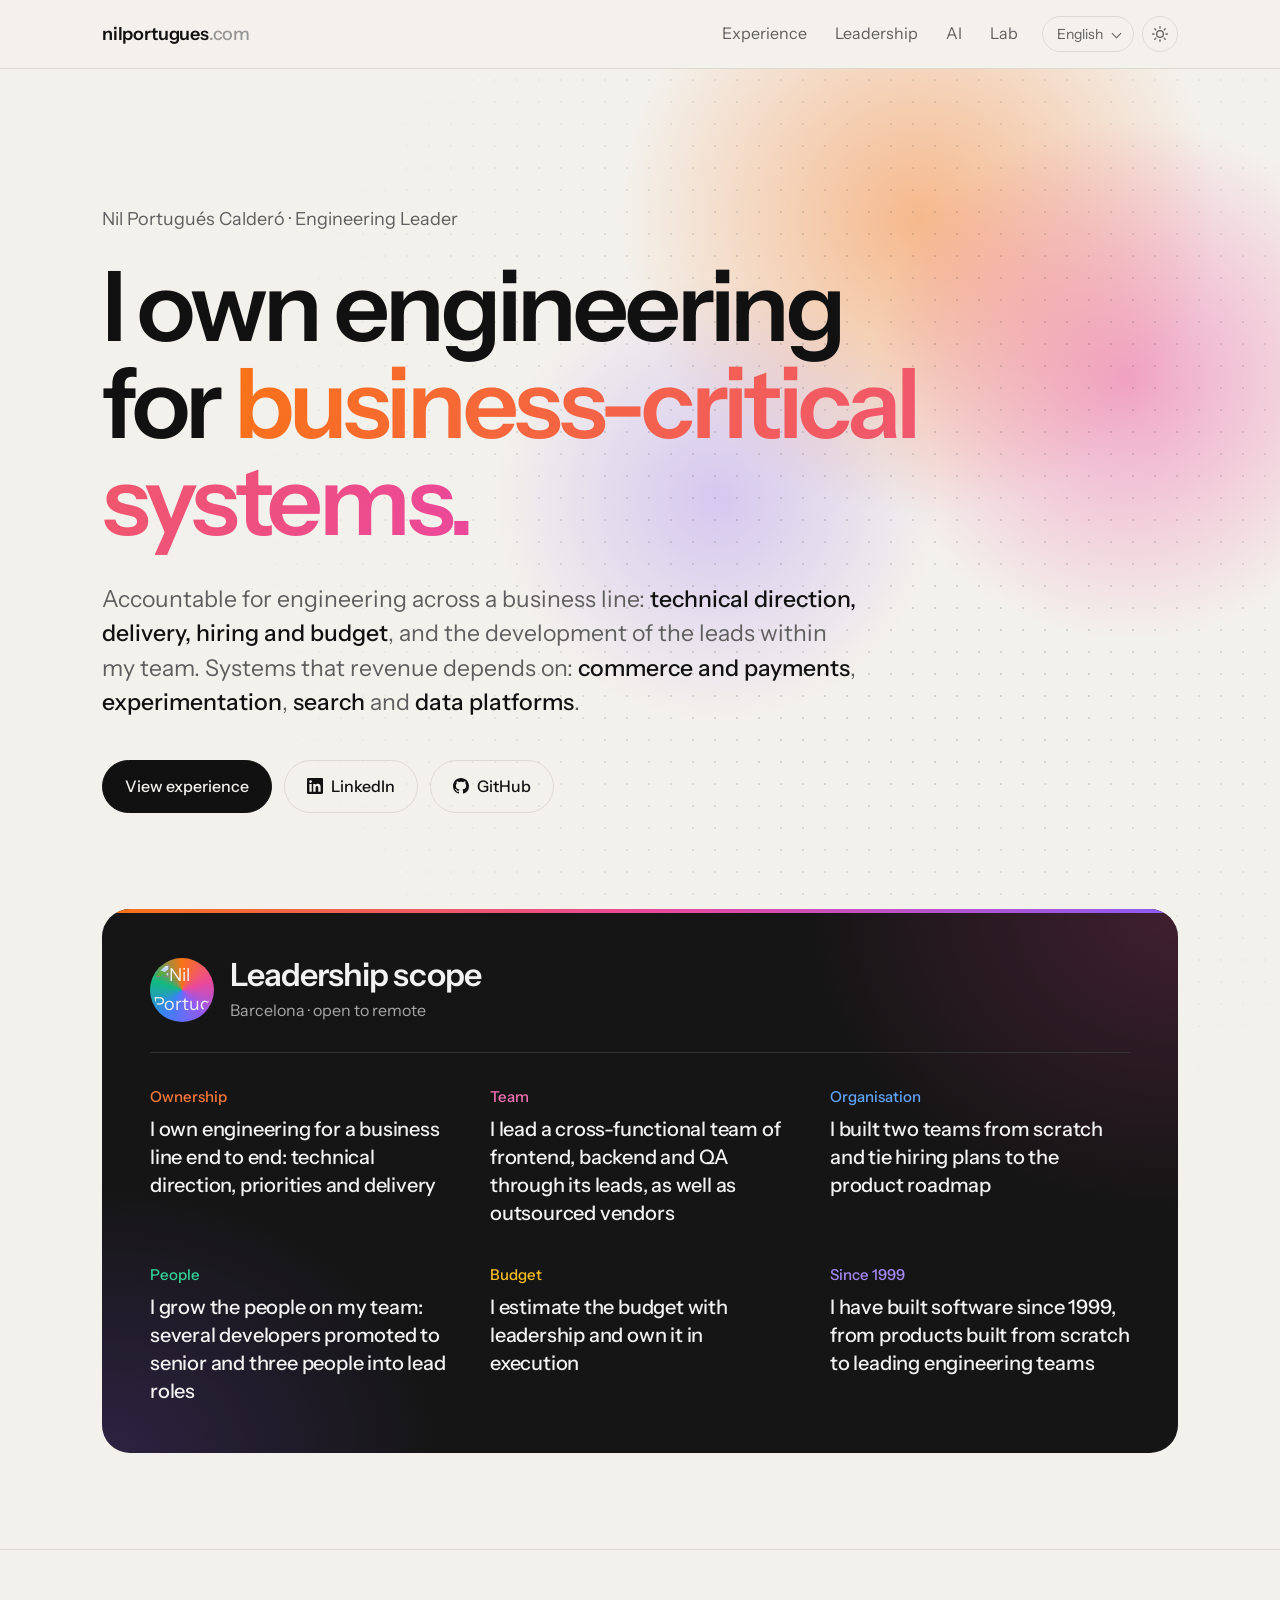
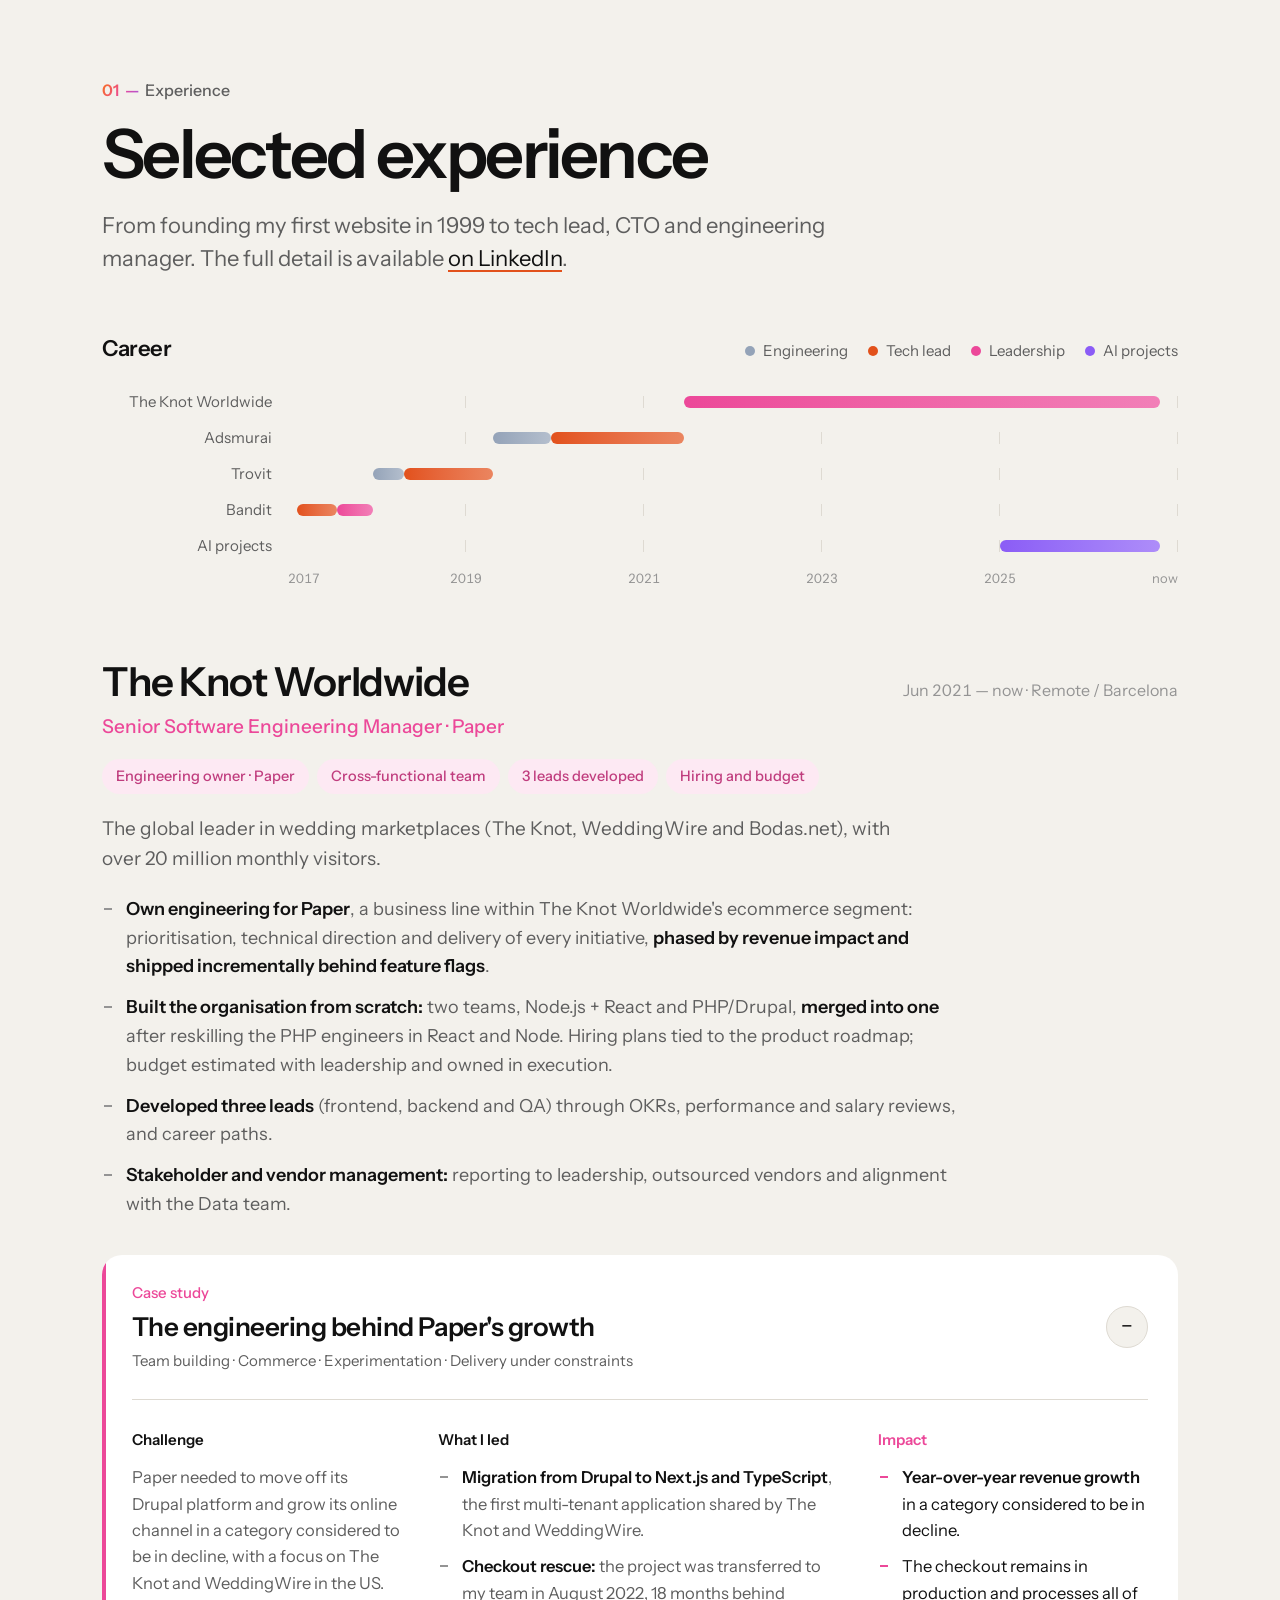
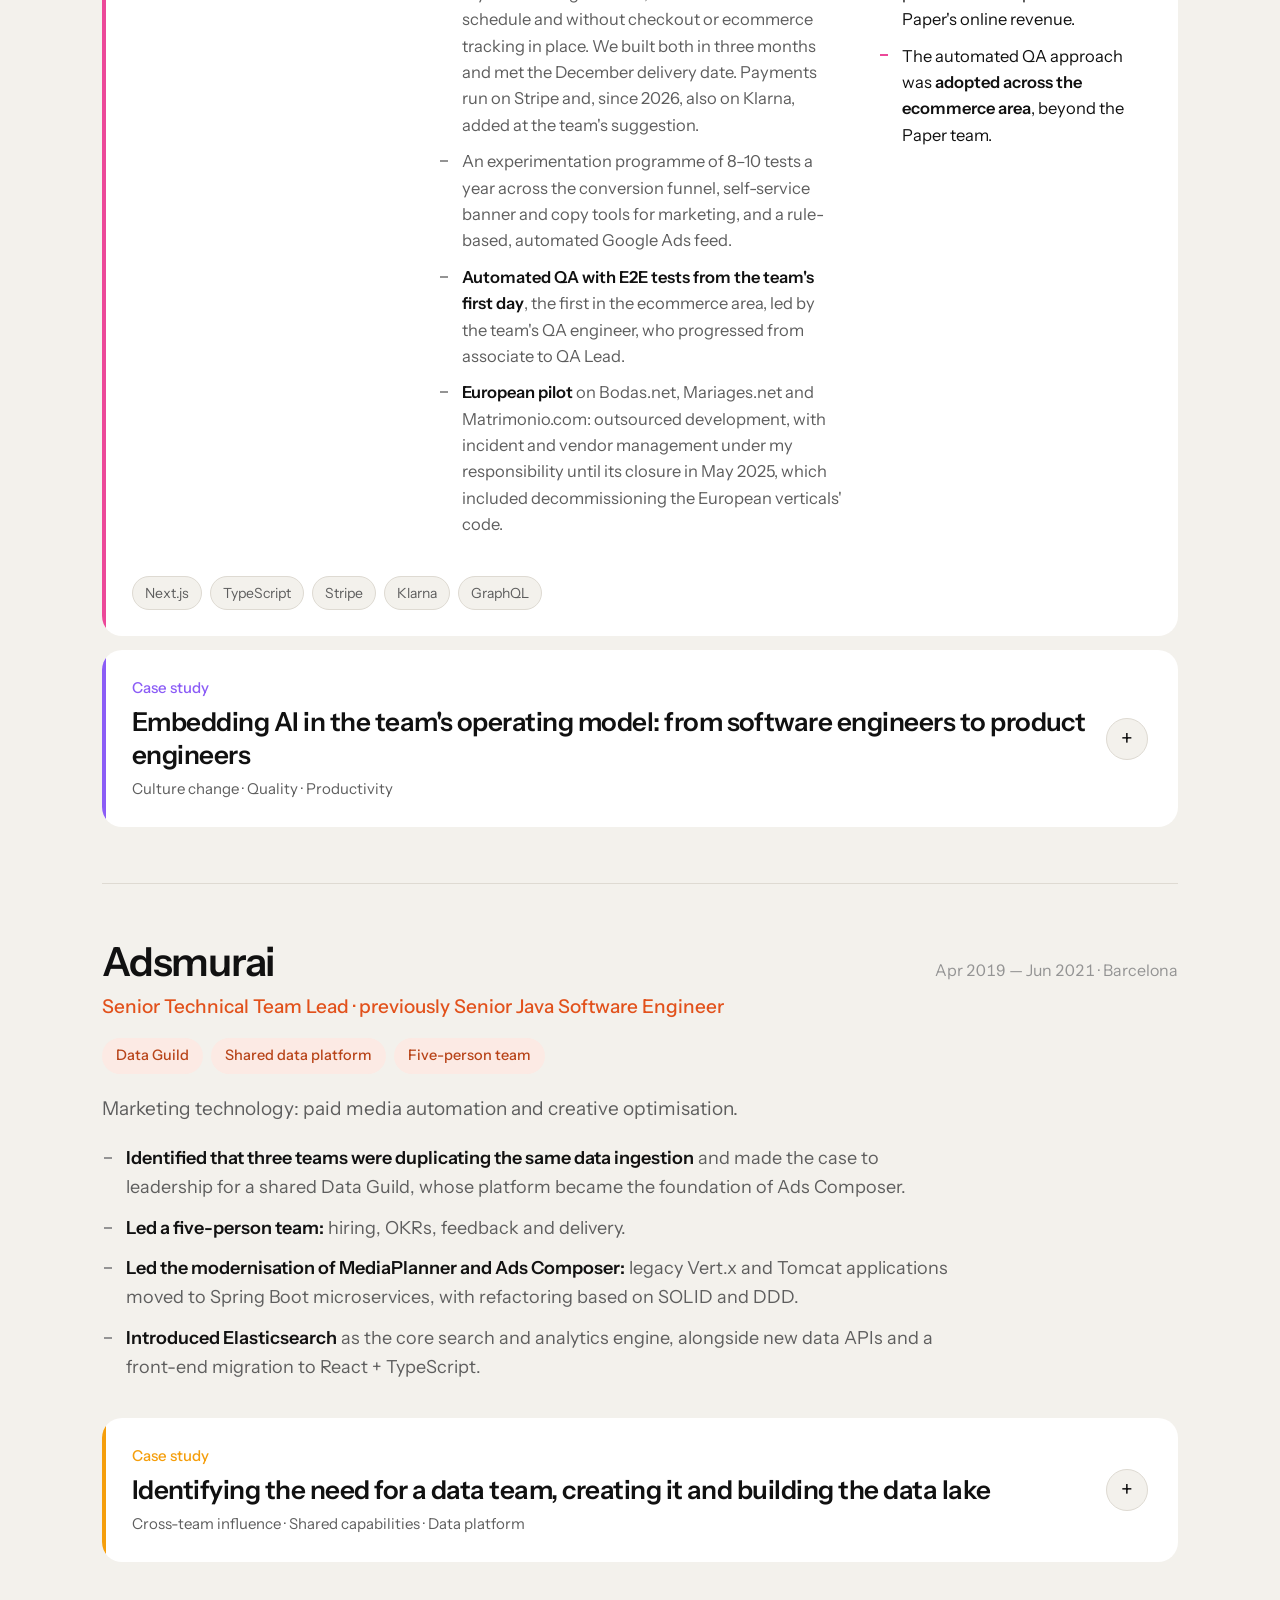
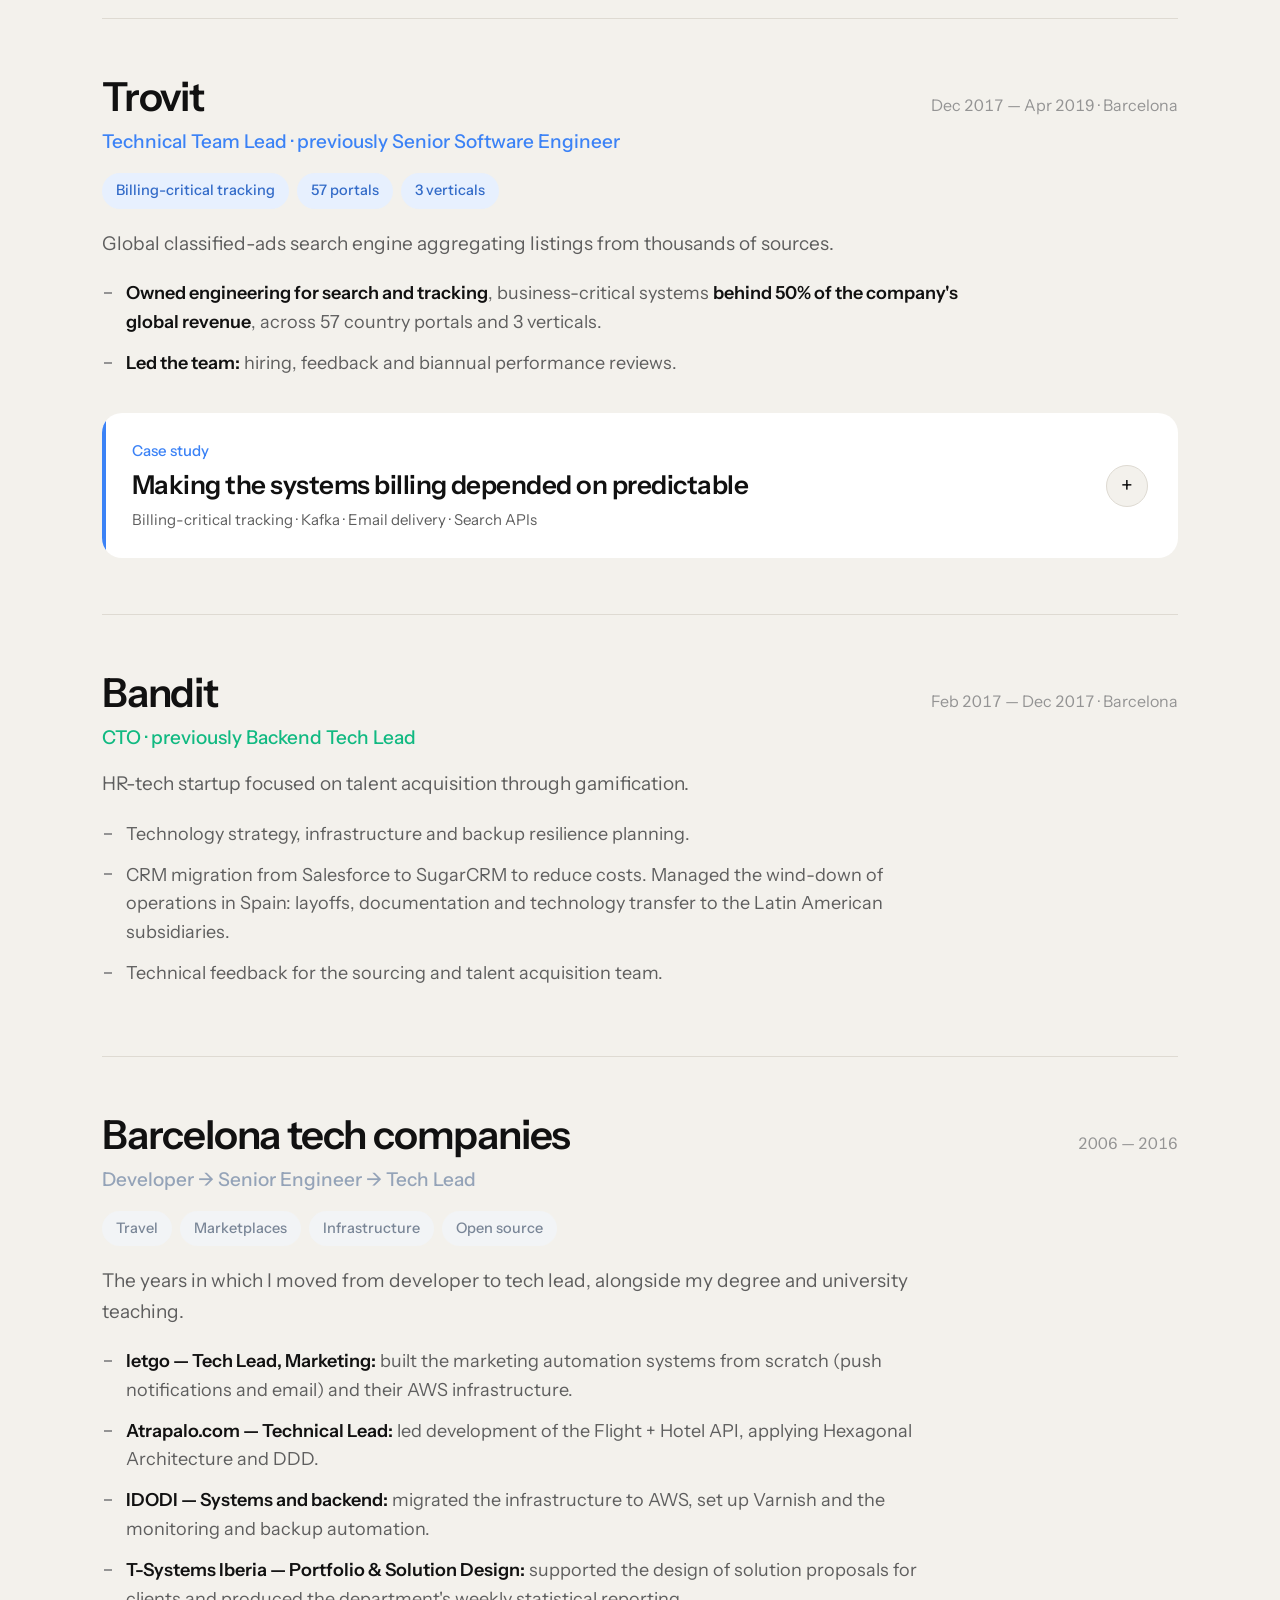
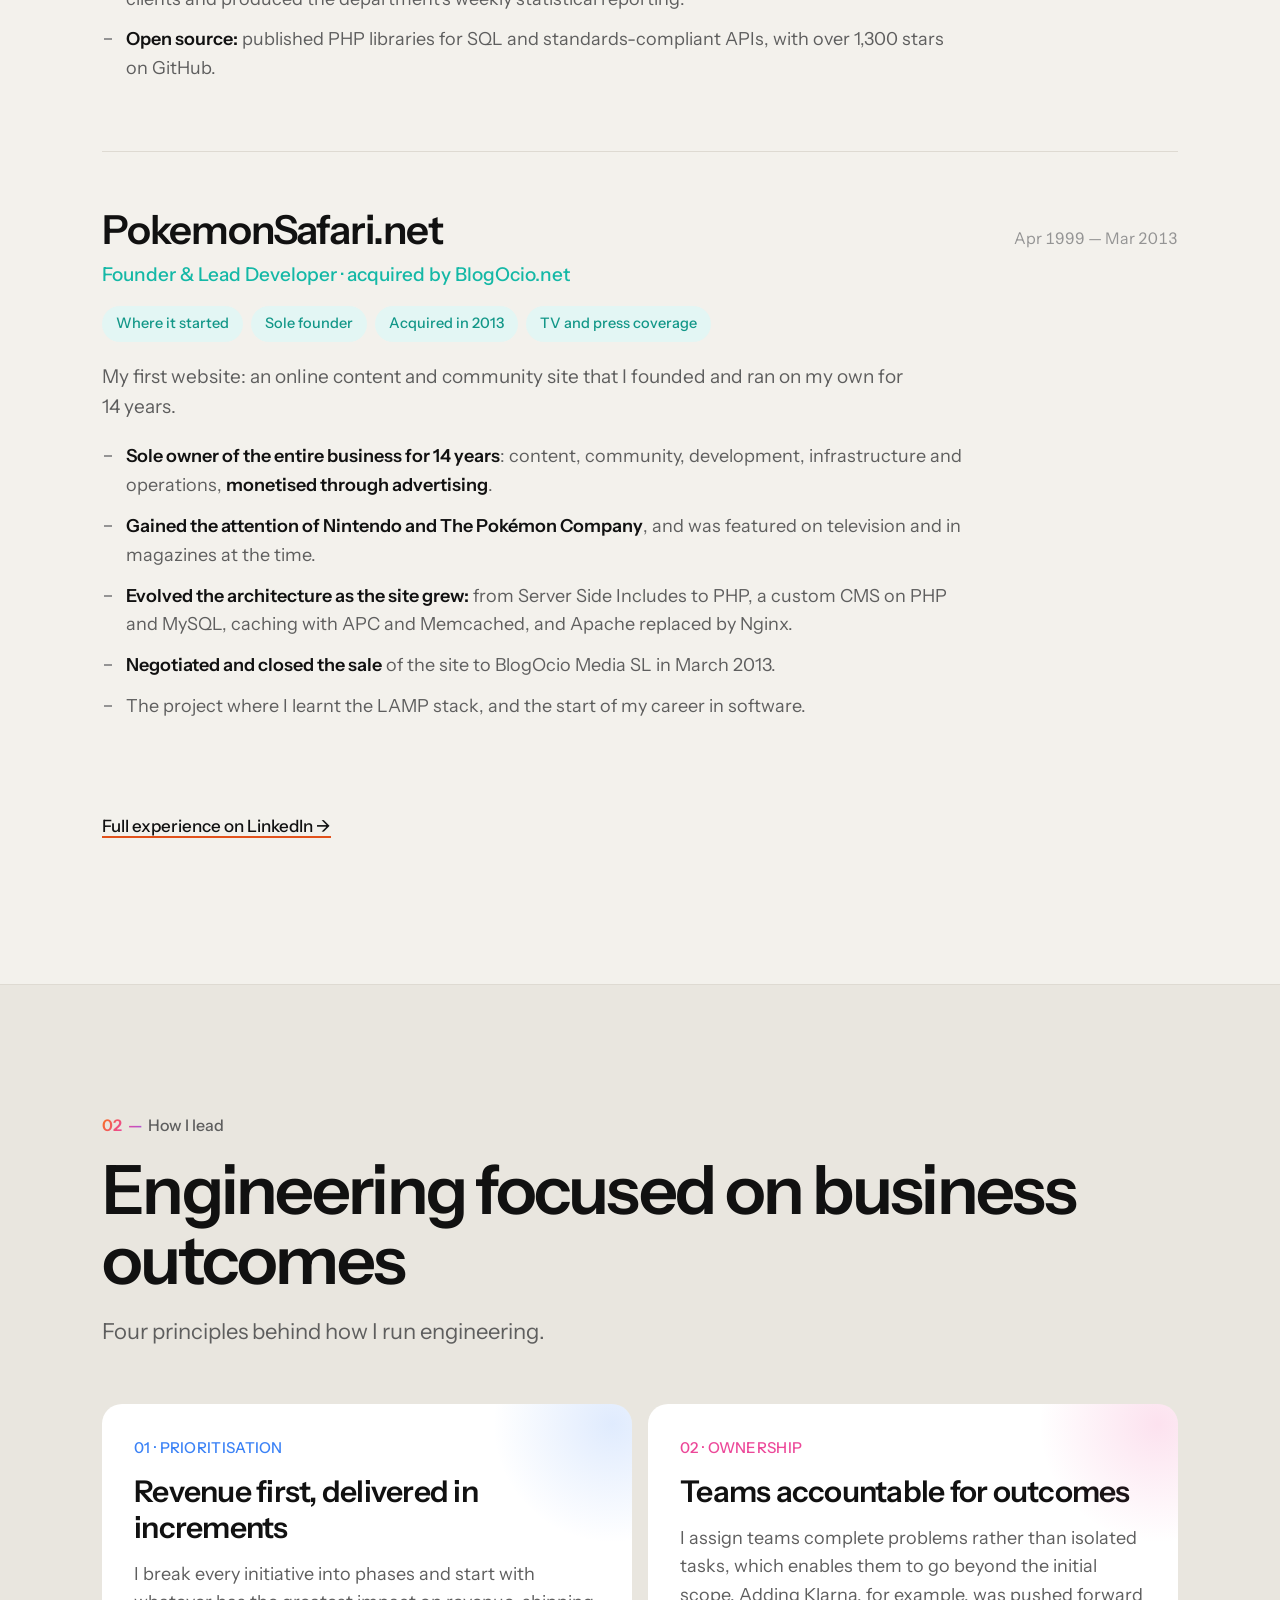
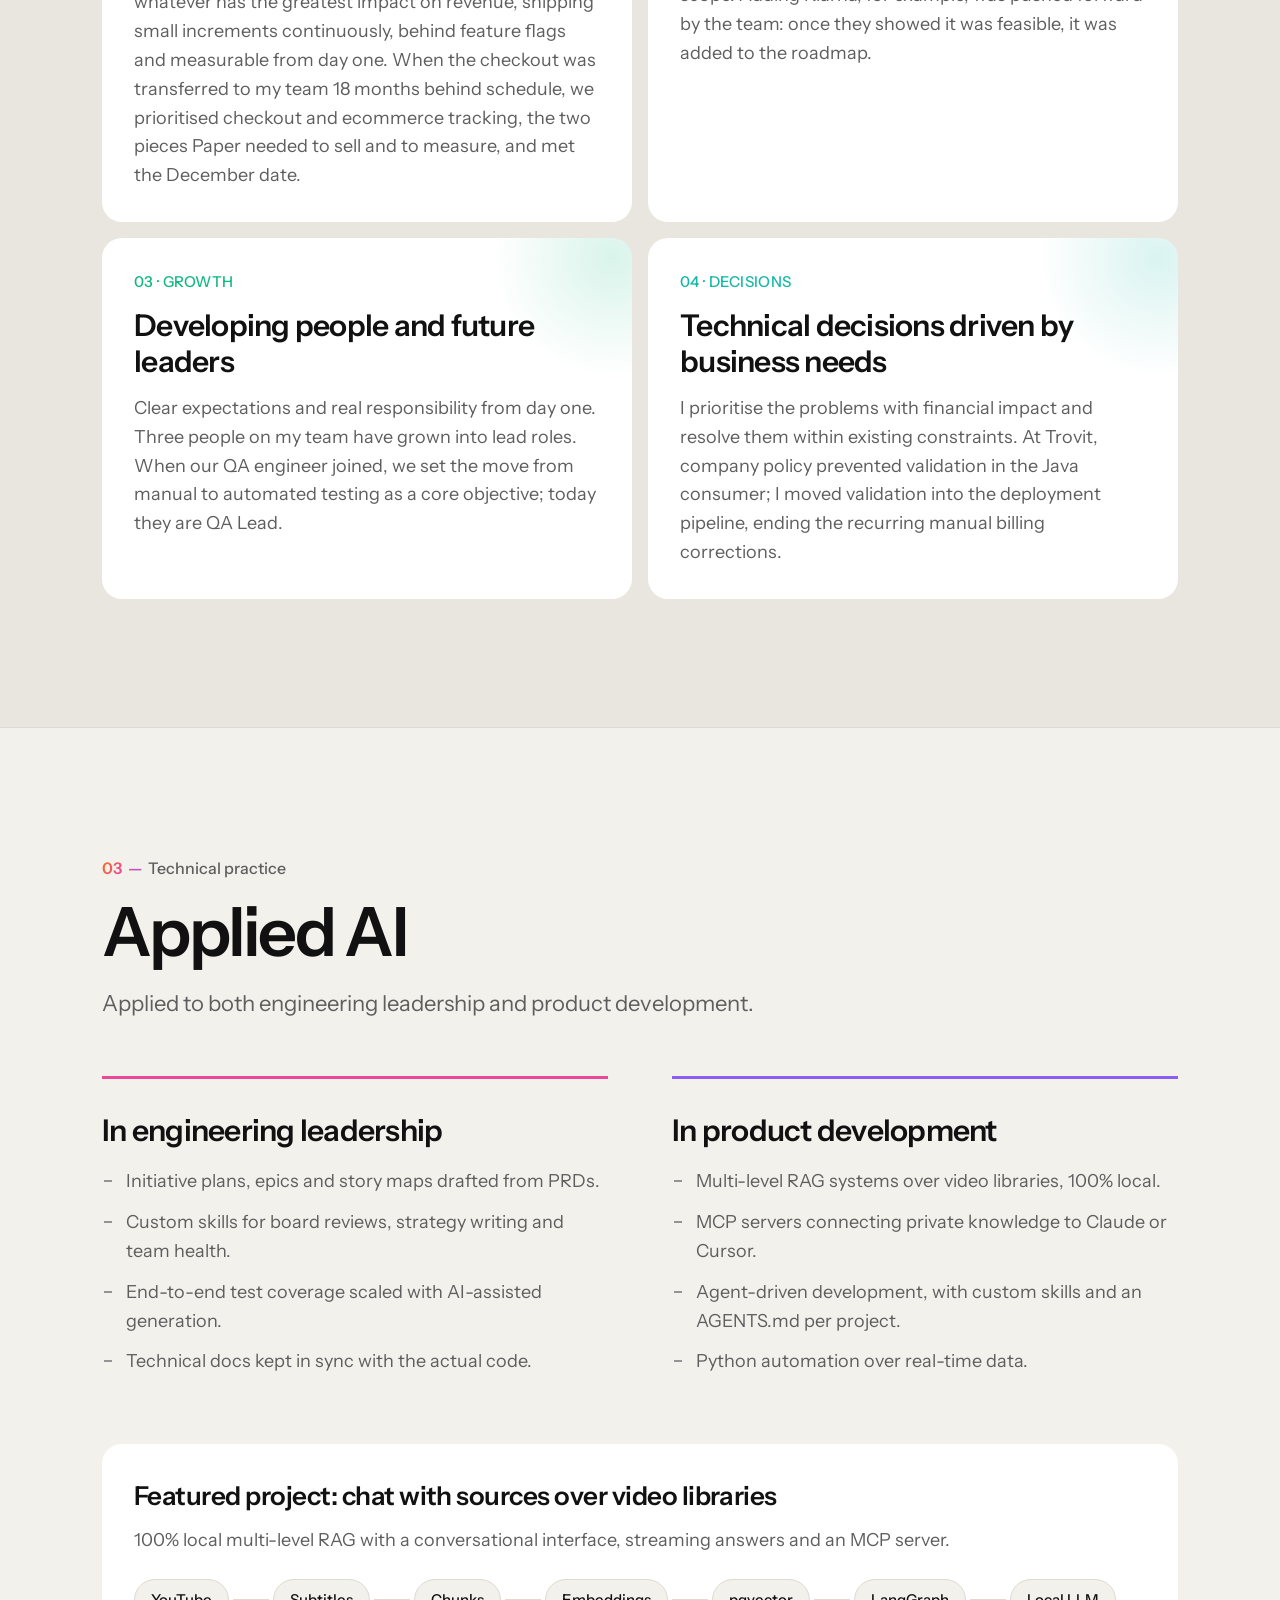
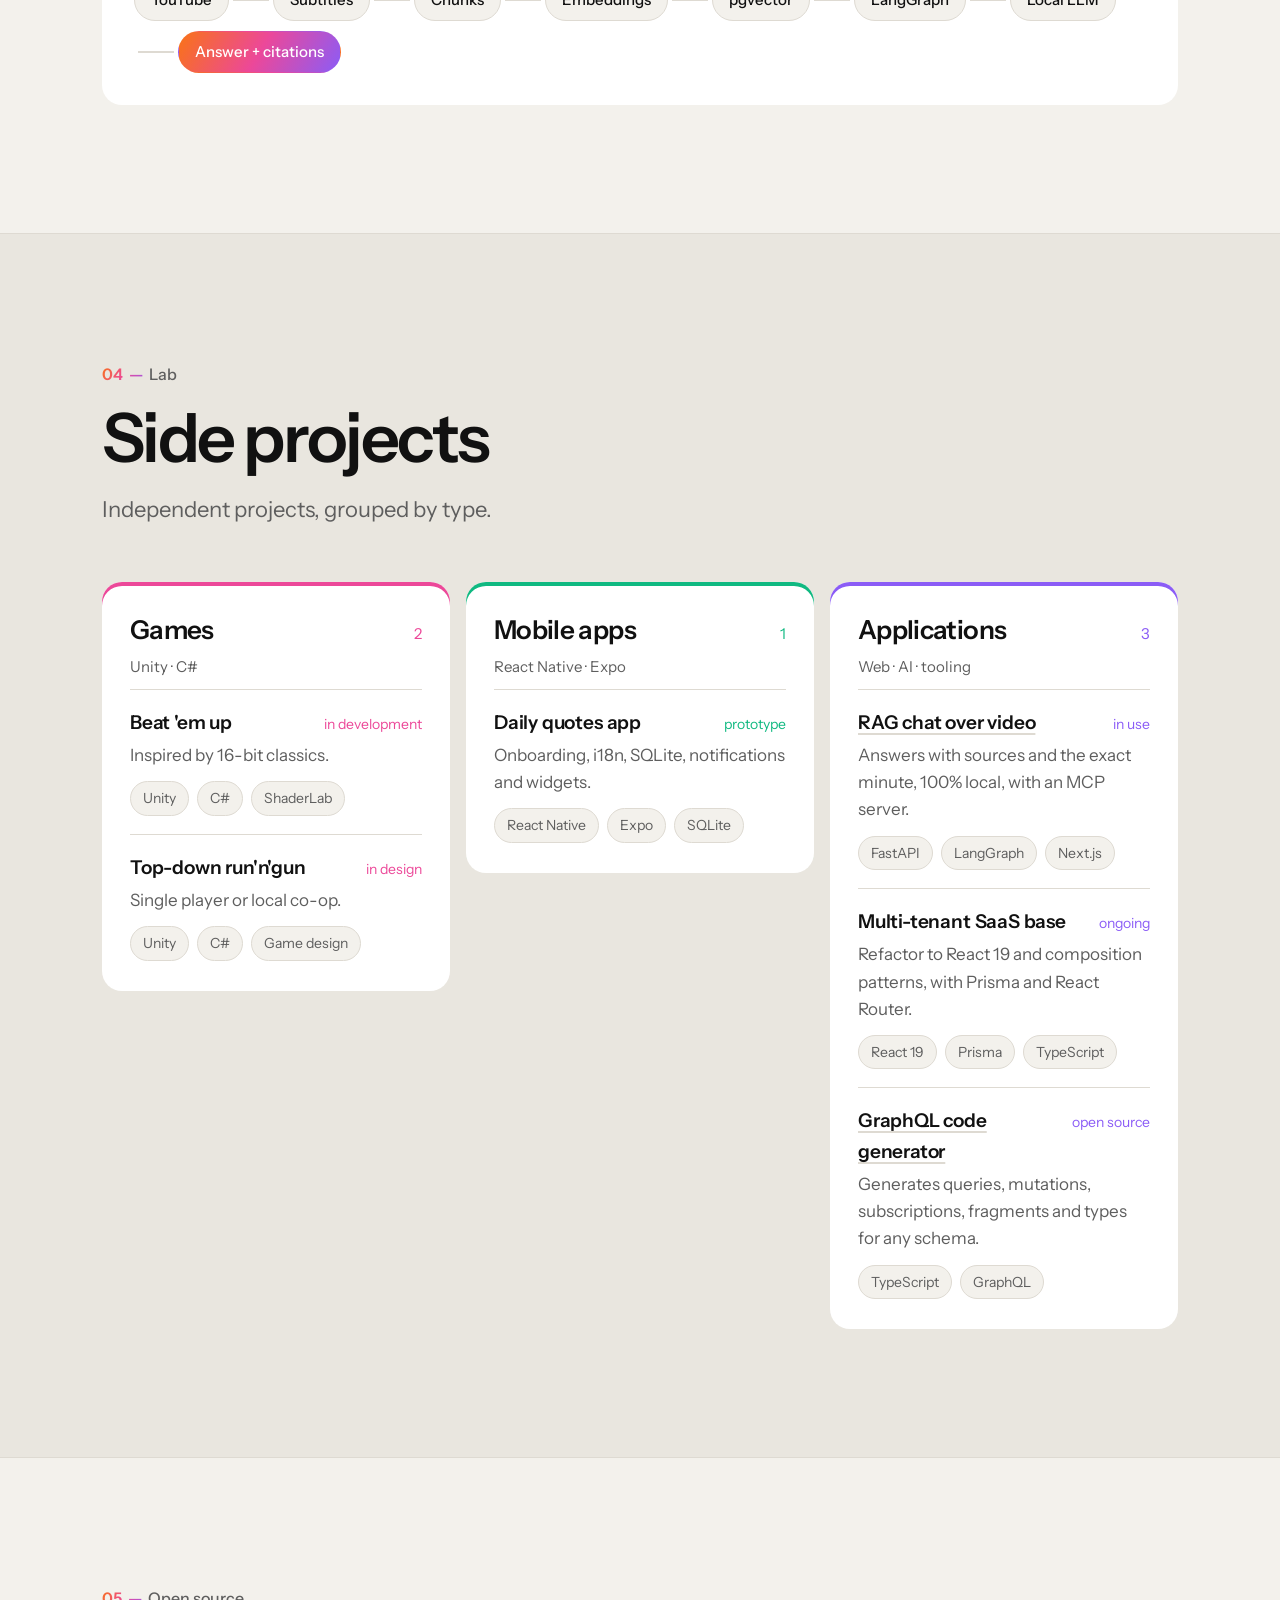
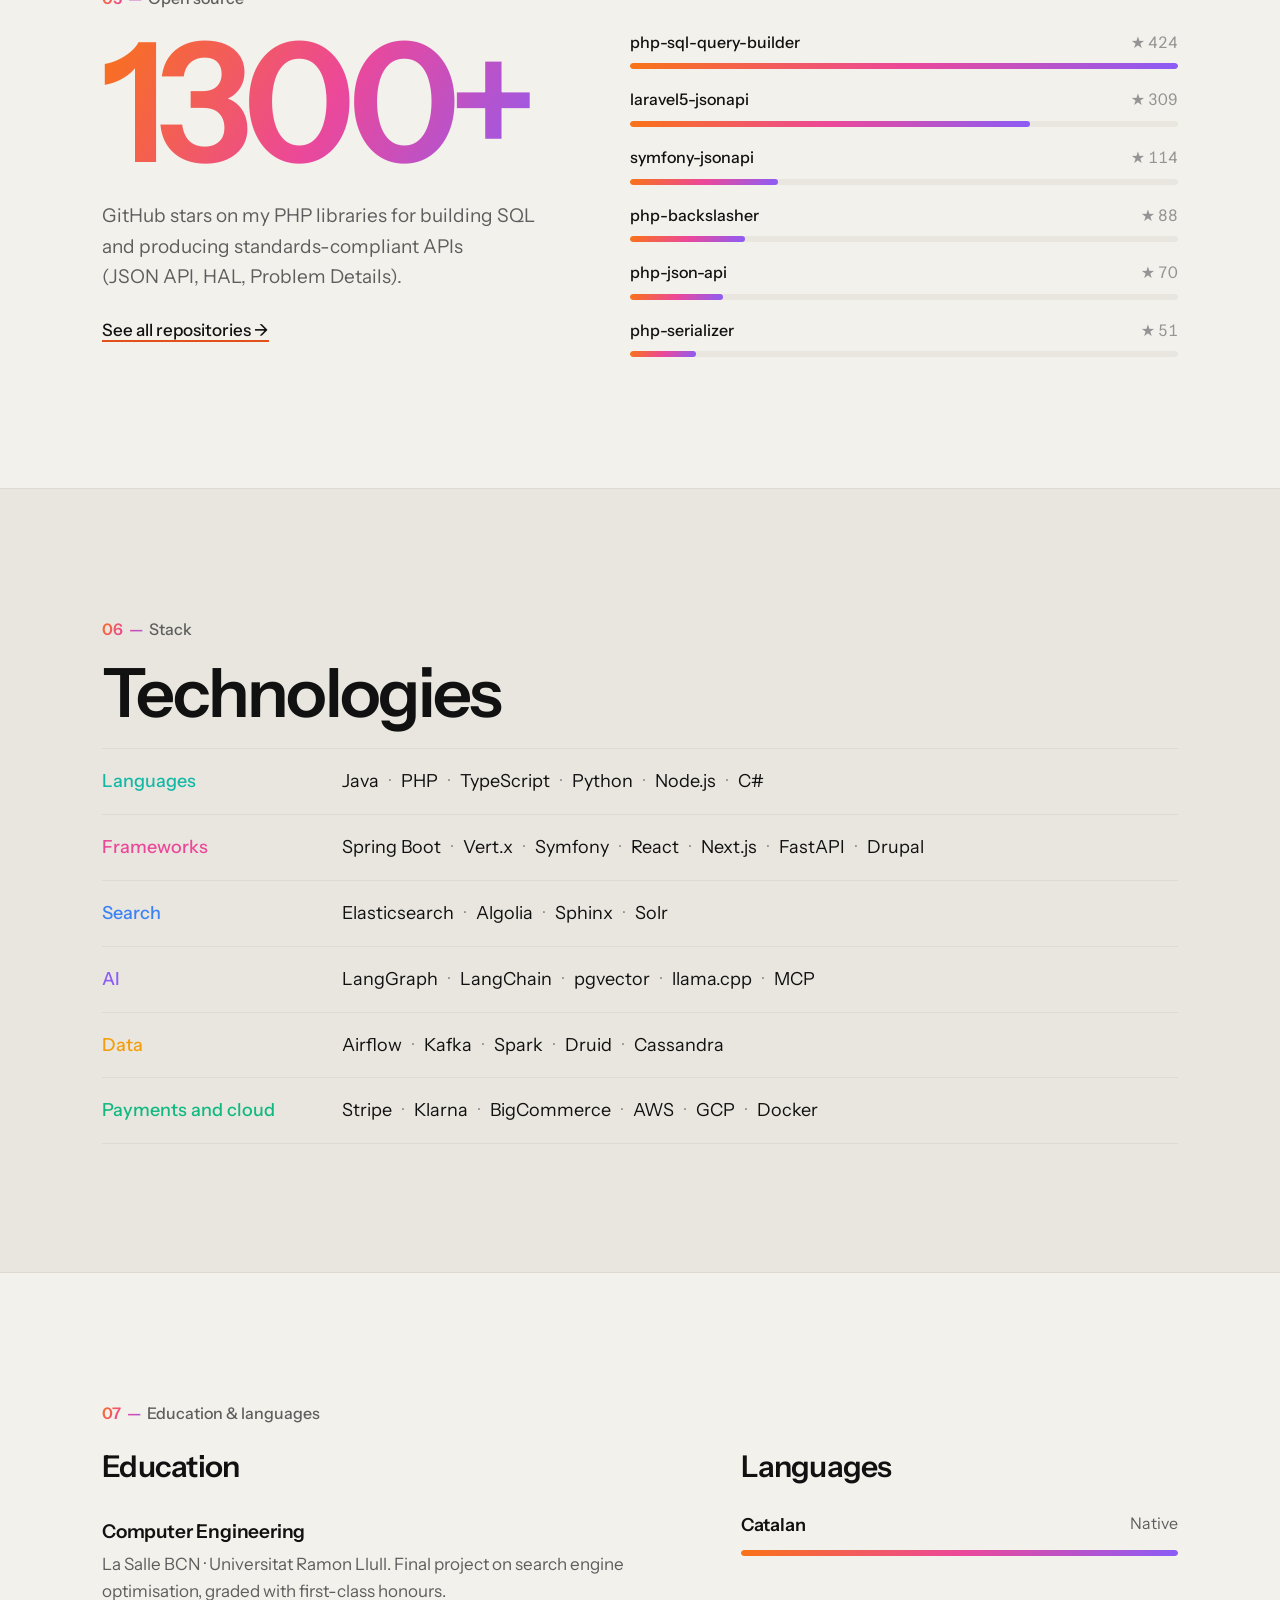
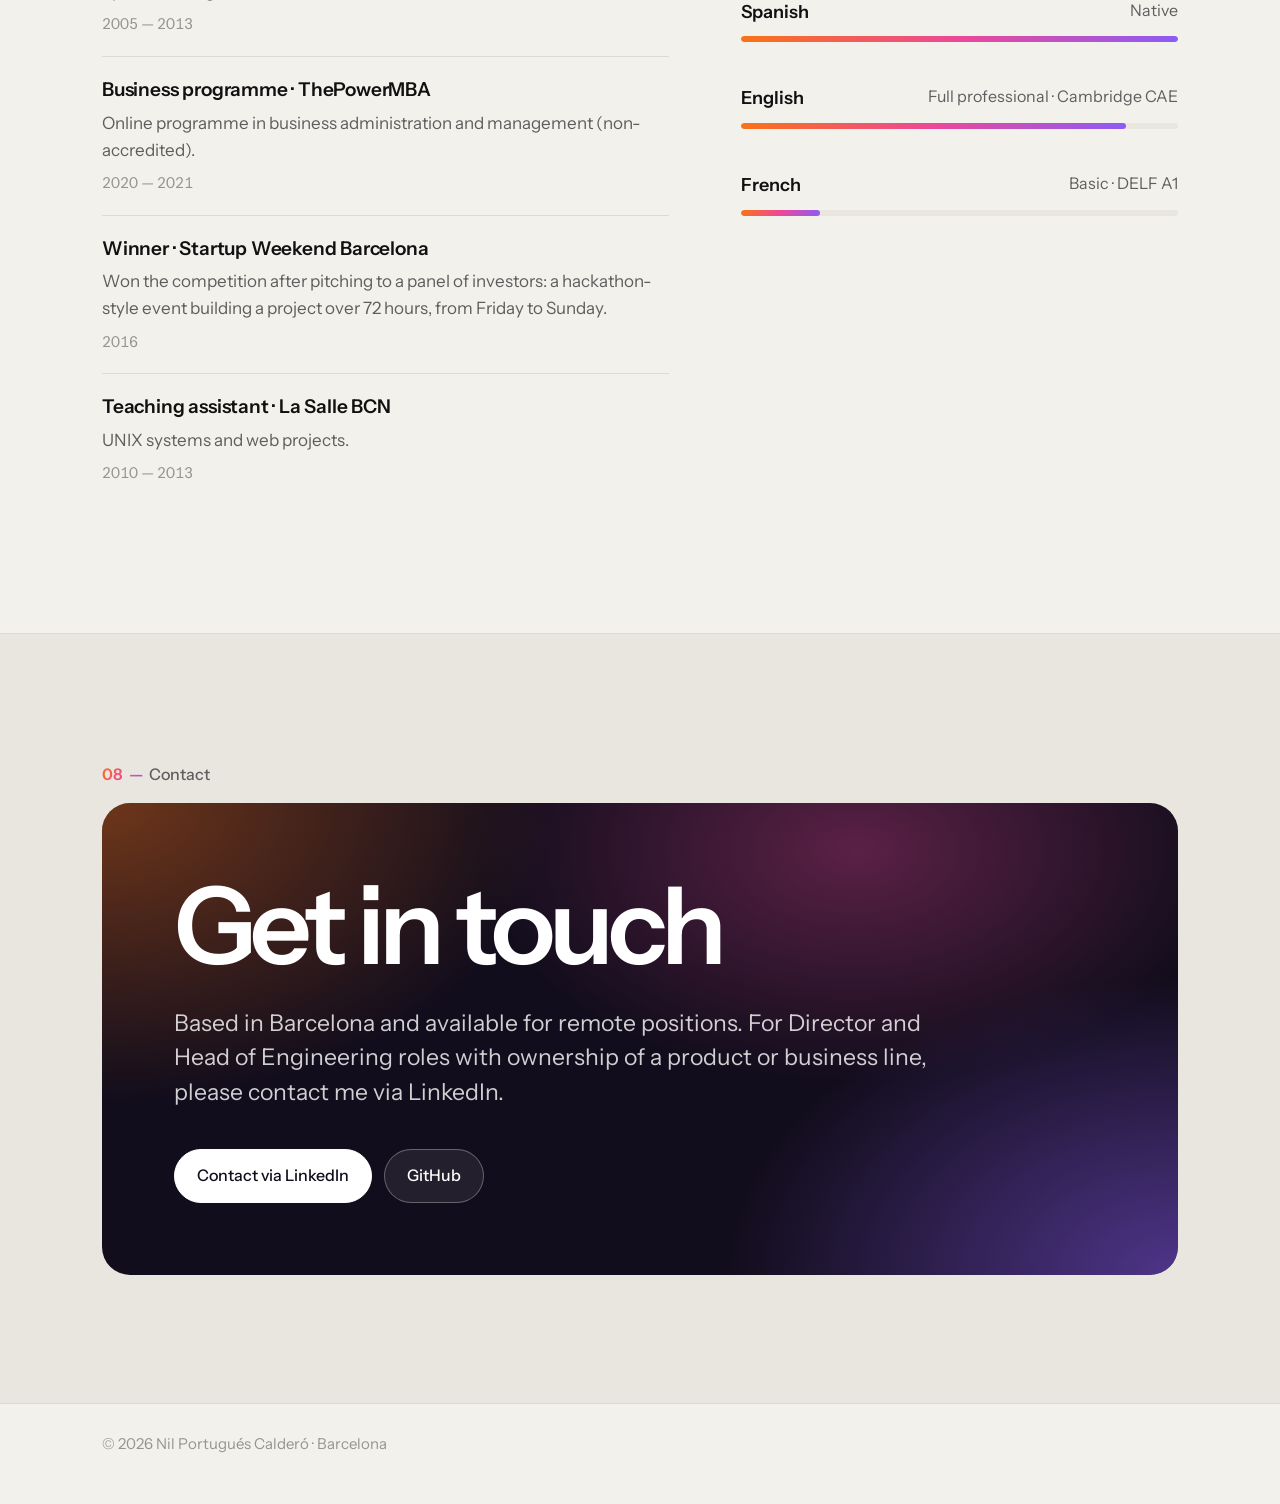
==== commit ec05c1f4: "Bring back the colour and motion of the previous site Restore the orange-pink-violet gradient, the f" ====
--- a/index.html
+++ b/index.html
@@ -55,6 +55,7 @@
 </nav>
 
 <header class="hero">
+  <div class="blob b1"></div><div class="blob b2"></div><div class="blob b3"></div>
   <div class="wrap">
     <div class="hero-grid">
       <div>
--- a/styles.css
+++ b/styles.css
@@ -351,3 +351,127 @@
   .g-bar { width: calc(var(--e) - var(--s)); }
   .bar i { width: var(--w); }
 }
+
+/* ---------- Colour and motion from the previous site ---------- */
+:root {
+  --accent: #e2511b;
+  --grad: linear-gradient(120deg, #f97316 0%, #ec4899 50%, #8b5cf6 100%);
+  --c-lead: #ec4899;
+  --c-search: #3b82f6;
+  --c-pay: #10b981;
+  --c-data: #f59e0b;
+  --c-ai: #8b5cf6;
+  --c-arch: #14b8a6;
+  --c-ic: #94a3b8;
+  --c-tl: #e2511b;
+}
+@media (prefers-color-scheme: dark) {
+  :root:not([data-theme="light"]) { --accent: #fb7a3c; --c-lead: #ec4899; --c-ai: #8b5cf6; --c-ic: #64748b; --c-tl: #fb7a3c; }
+}
+:root[data-theme="dark"] { --accent: #fb7a3c; --c-lead: #ec4899; --c-ai: #8b5cf6; --c-ic: #64748b; --c-tl: #fb7a3c; }
+.grad-text { background: var(--grad); -webkit-background-clip: text; background-clip: text; color: transparent; }
+
+/* Hero: dotted grid and floating colour blobs */
+.hero { position: relative; overflow: hidden; isolation: isolate; }
+.hero::before {
+  content: ""; position: absolute; inset: 0; z-index: -1;
+  background-image: radial-gradient(color-mix(in srgb, var(--text) 13%, transparent) 1px, transparent 1px);
+  background-size: 22px 22px;
+  mask-image: radial-gradient(ellipse 70% 60% at 70% 30%, #000 30%, transparent 75%);
+  -webkit-mask-image: radial-gradient(ellipse 70% 60% at 70% 30%, #000 30%, transparent 75%);
+}
+.blob { position: absolute; z-index: -2; border-radius: 50%; background: radial-gradient(circle, var(--b) 0%, transparent 68%); opacity: .45; animation: float 18s ease-in-out infinite; pointer-events: none; }
+.blob.b1 { width: 620px; height: 620px; --b: #f97316; top: -160px; right: 4%; }
+.blob.b2 { width: 540px; height: 540px; --b: #ec4899; top: 40px; right: -120px; animation-delay: -6s; }
+.blob.b3 { width: 460px; height: 460px; --b: #8b5cf6; top: 200px; right: 26%; animation-delay: -12s; opacity: .28; }
+@keyframes float {
+  0%, 100% { transform: translate(0, 0) scale(1); }
+  33% { transform: translate(-40px, 30px) scale(1.08); }
+  66% { transform: translate(30px, -20px) scale(.95); }
+}
+.hero h1 em {
+  background: var(--grad); background-size: 200% auto; -webkit-background-clip: text; background-clip: text; color: transparent;
+  animation: shift 9s ease-in-out infinite alternate;
+}
+@keyframes shift { to { background-position: 100% 50%; } }
+.btn.primary:hover { background: var(--text); border-color: var(--text); color: var(--bg); box-shadow: 0 10px 30px -10px #ec4899aa; }
+
+/* Scope card: gradient ring on the photo, colour glow and colour-coded labels */
+.scope { position: relative; overflow: hidden; isolation: isolate; }
+.scope::before {
+  content: ""; position: absolute; inset: 0; z-index: -1; pointer-events: none;
+  background: radial-gradient(50% 80% at 100% 0%, #ec489933, transparent 70%), radial-gradient(45% 70% at 0% 100%, #8b5cf633, transparent 70%);
+}
+.scope::after { content: ""; position: absolute; left: 0; right: 0; top: 0; height: 4px; background: var(--grad); }
+.scope-head img { padding: 3px; background: conic-gradient(from 0deg, #f97316, #ec4899, #8b5cf6, #3b82f6, #10b981, #f97316); box-shadow: none; }
+.stat:nth-child(1) b { color: #fb7a3c; }
+.stat:nth-child(2) b { color: #f472b6; }
+.stat:nth-child(3) b { color: #60a5fa; }
+.stat:nth-child(4) b { color: #34d399; }
+.stat:nth-child(5) b { color: #fbbf24; }
+.stat:nth-child(6) b { color: #a78bfa; }
+
+/* Section numbers in the gradient */
+.eyebrow::before { background: var(--grad); -webkit-background-clip: text; background-clip: text; color: transparent; font-weight: 600; }
+
+/* Career chart: colour bars with a soft glow */
+.g-bar { background: linear-gradient(90deg, var(--c), color-mix(in srgb, var(--c) 70%, #fff)); box-shadow: 0 4px 14px -6px var(--c); }
+
+/* Each job and case study carries its area colour */
+.job .role { color: var(--c); }
+.kpi { background: color-mix(in srgb, var(--c) 12%, var(--surface)); color: color-mix(in srgb, var(--c) 80%, var(--text)); }
+.case { position: relative; overflow: hidden; }
+.case::before { content: ""; position: absolute; left: 0; top: 0; bottom: 0; width: 4px; background: var(--c); }
+.case-label, .case-impact h4 { color: var(--c); }
+.case-impact li::before { background: var(--c); }
+
+/* Principles: colour label, corner glow, lift on hover */
+.xcard { position: relative; overflow: hidden; transition: transform .25s, box-shadow .25s; }
+.xcard::before {
+  content: ""; position: absolute; width: 240px; height: 240px; right: -100px; top: -100px; border-radius: 50%;
+  background: radial-gradient(circle, var(--c) 0%, transparent 70%); opacity: .16; transition: opacity .25s; pointer-events: none;
+}
+.xcard:hover { transform: translateY(-4px); box-shadow: 0 18px 40px -24px var(--c); }
+.xcard:hover::before { opacity: .3; }
+.xcard .tag-top { color: var(--c); }
+
+/* AI and side projects */
+.panel { border-top: 3px solid var(--c); }
+.pipe .link { position: relative; width: 36px; height: 2px; background: var(--border); overflow: hidden; margin: 0 4px; }
+.pipe .link::before { content: none; }
+.pipe .link::after {
+  content: ""; position: absolute; top: 0; left: -40%; width: 40%; height: 2px;
+  background: linear-gradient(90deg, transparent, var(--accent)); animation: flow 1.8s linear infinite;
+}
+.pipe .link:nth-of-type(4n)::after { animation-delay: .45s; }
+.pipe .link:nth-of-type(4n+2)::after { animation-delay: .9s; }
+@keyframes flow { to { left: 100%; } }
+.pipe .node:last-child { background: var(--grad); border-color: transparent; color: #fff; }
+.ptype { box-shadow: inset 0 4px 0 var(--c); }
+.ptype-head .count, .proj .state { color: var(--c); }
+
+/* Open source and stack */
+.big-number { background: var(--grad); -webkit-background-clip: text; background-clip: text; color: transparent; }
+.bar i { background: var(--grad); }
+.stack h3 { color: var(--c); }
+
+/* Contact: dark card with the colour glow */
+.cta {
+  position: relative; overflow: hidden; isolation: isolate; border-radius: 28px;
+  padding: clamp(32px, 6vw, 72px); background: #120d1c; color: #fff;
+}
+.cta::before {
+  content: ""; position: absolute; inset: 0; z-index: -1;
+  background: radial-gradient(60% 90% at 0% 0%, #f9731666, transparent 70%), radial-gradient(60% 90% at 100% 100%, #8b5cf680, transparent 70%), radial-gradient(50% 70% at 70% 10%, #ec489955, transparent 70%);
+}
+.cta .section-title { color: #fff; }
+.cta p { color: rgb(255 255 255 / 80%); }
+.cta .btn { color: #fff; border-color: rgb(255 255 255 / 30%); background: rgb(255 255 255 / 8%); }
+.cta .btn:hover { border-color: #fff; }
+.cta .btn.primary { background: #fff; color: #120d1c; border-color: #fff; }
+.cta .btn.primary:hover { background: #fff; color: #120d1c; box-shadow: 0 10px 30px -10px #ec4899; }
+
+@media (prefers-reduced-motion: reduce) {
+  .blob, .hero h1 em, .pipe .link::after { animation: none !important; }
+  .xcard:hover { transform: none; }
+}
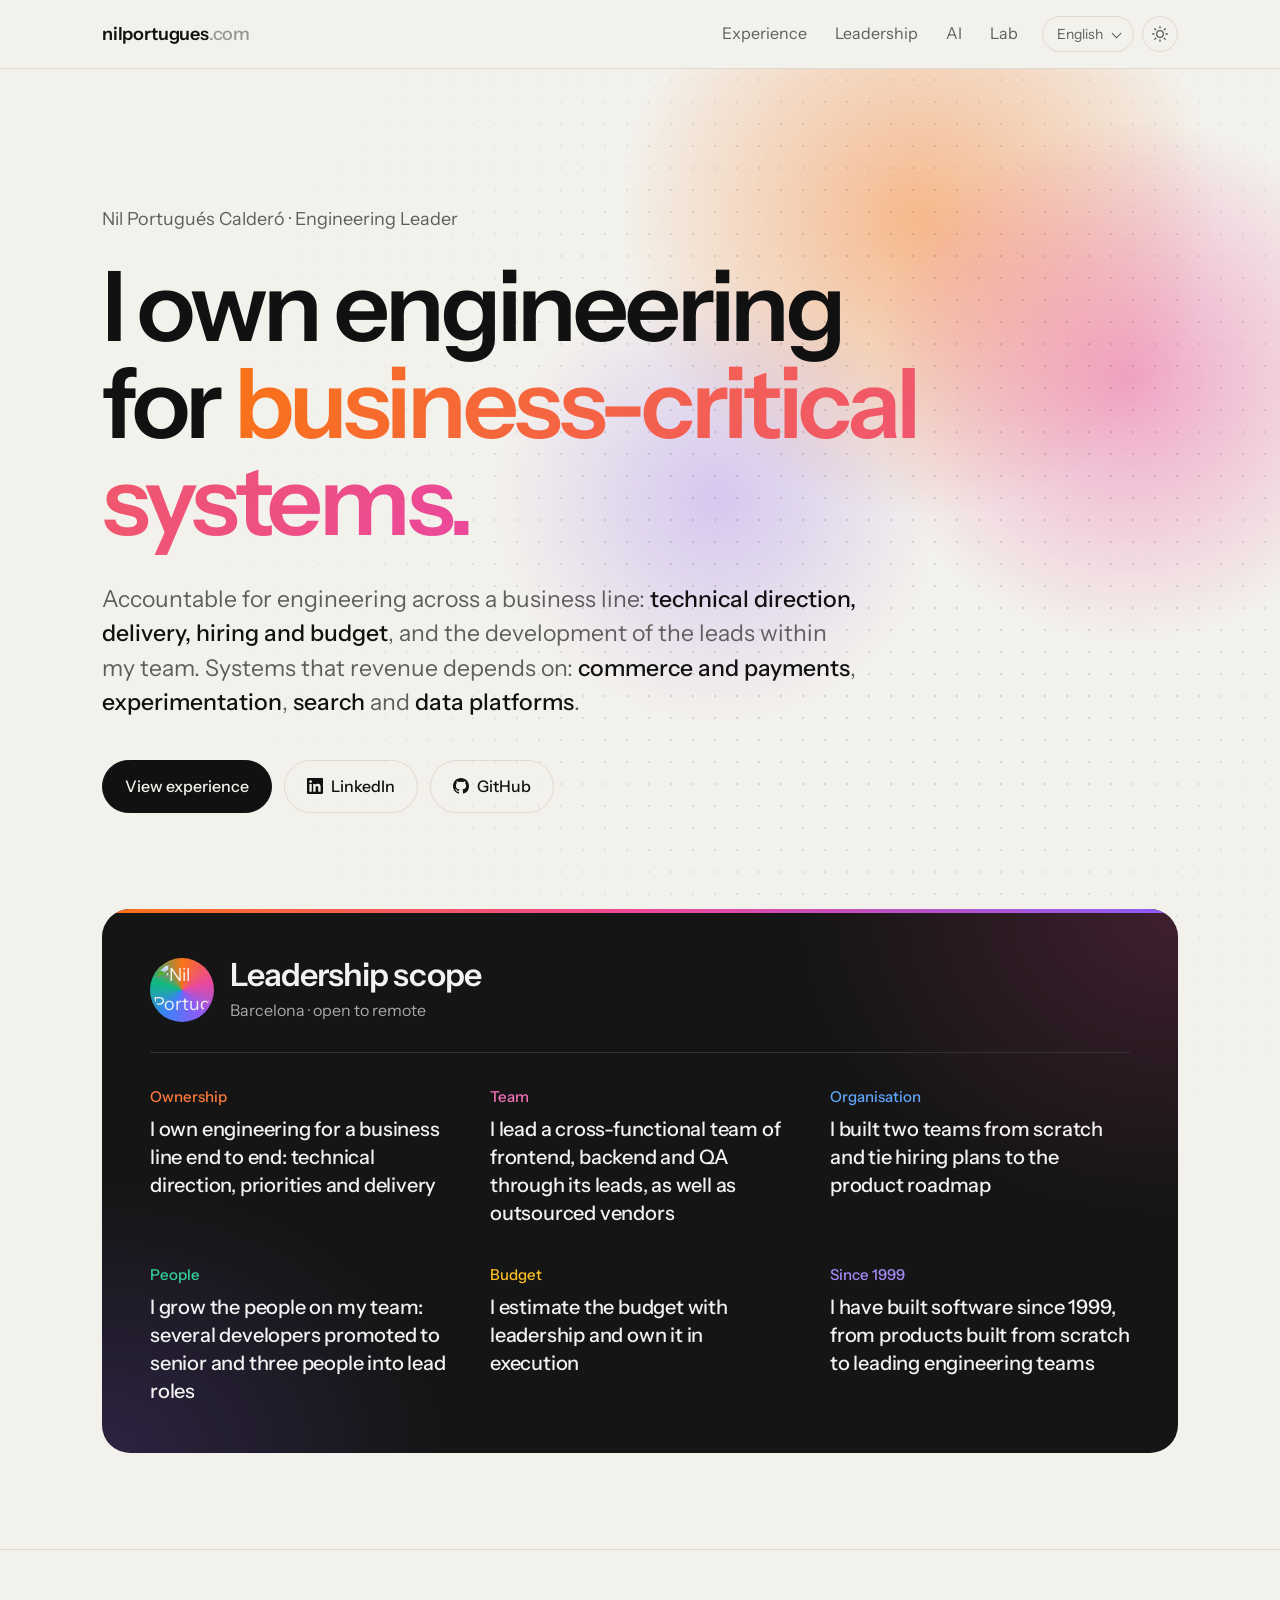
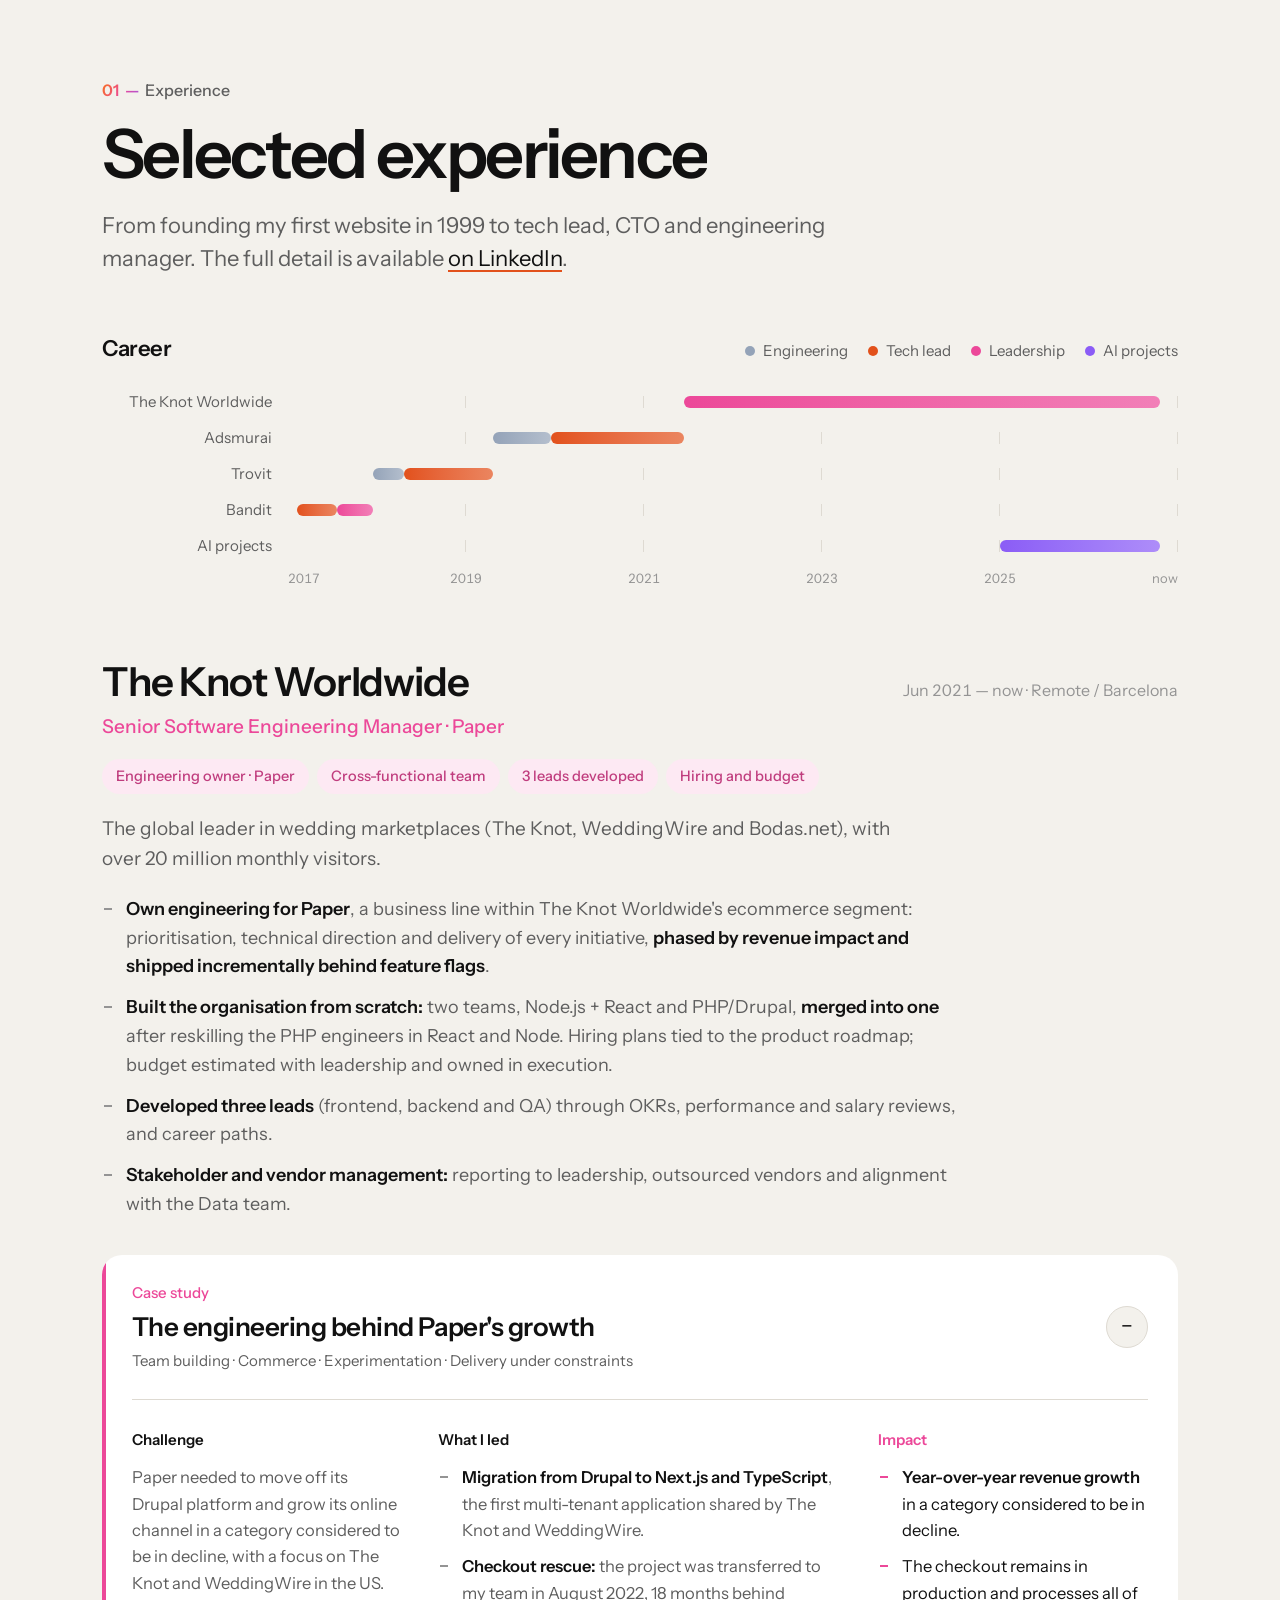
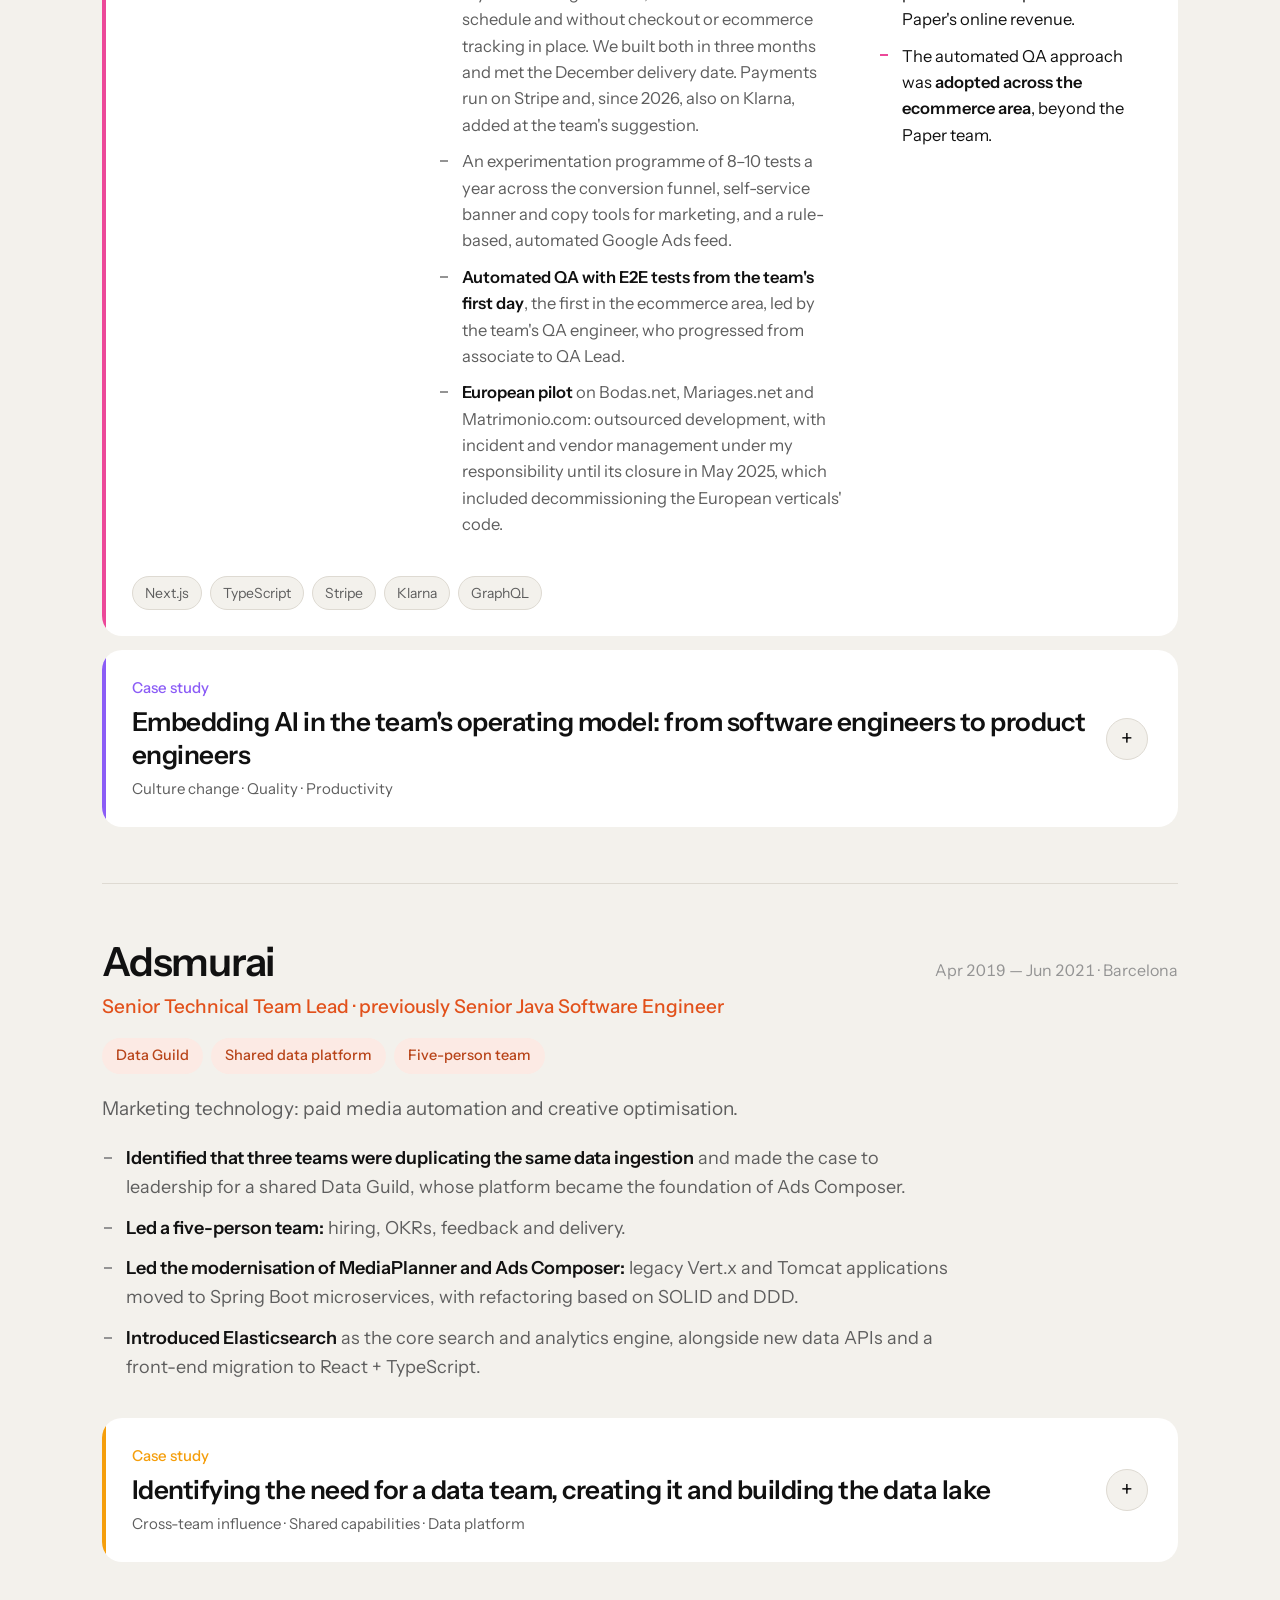
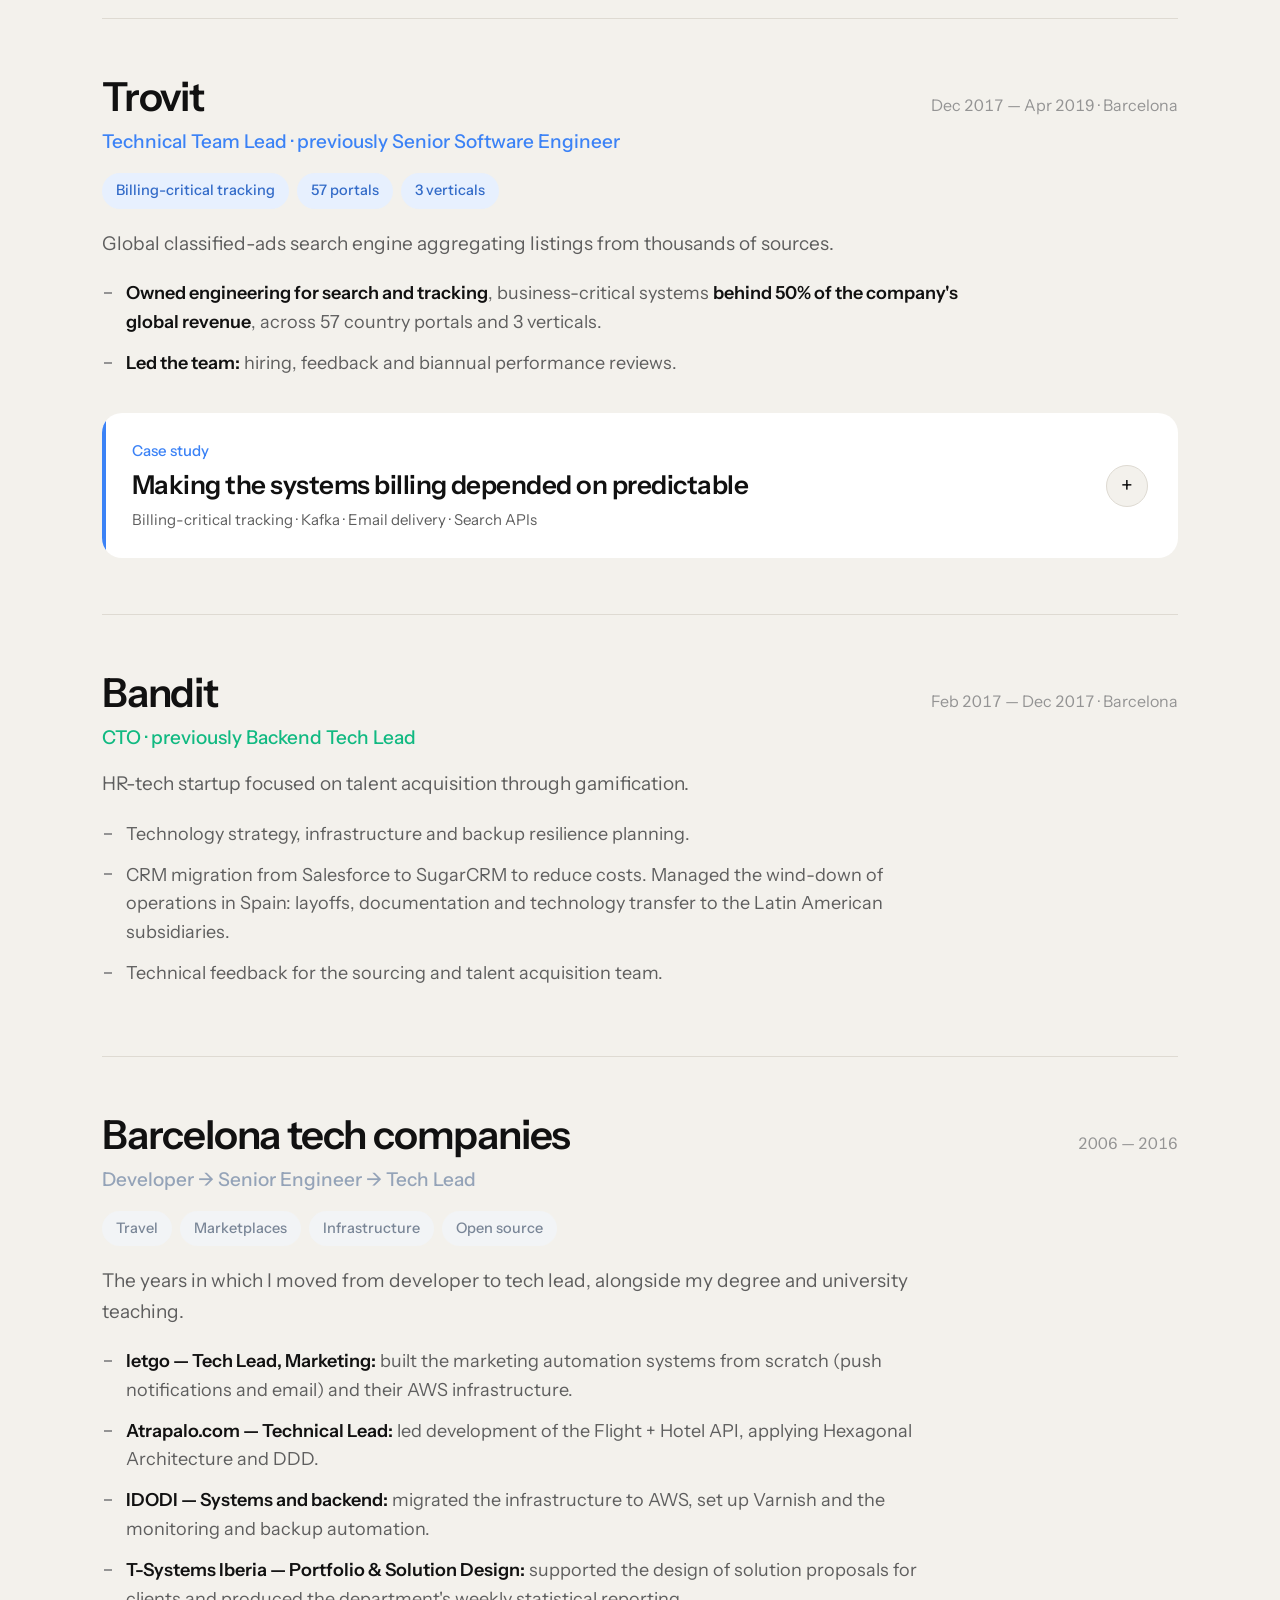
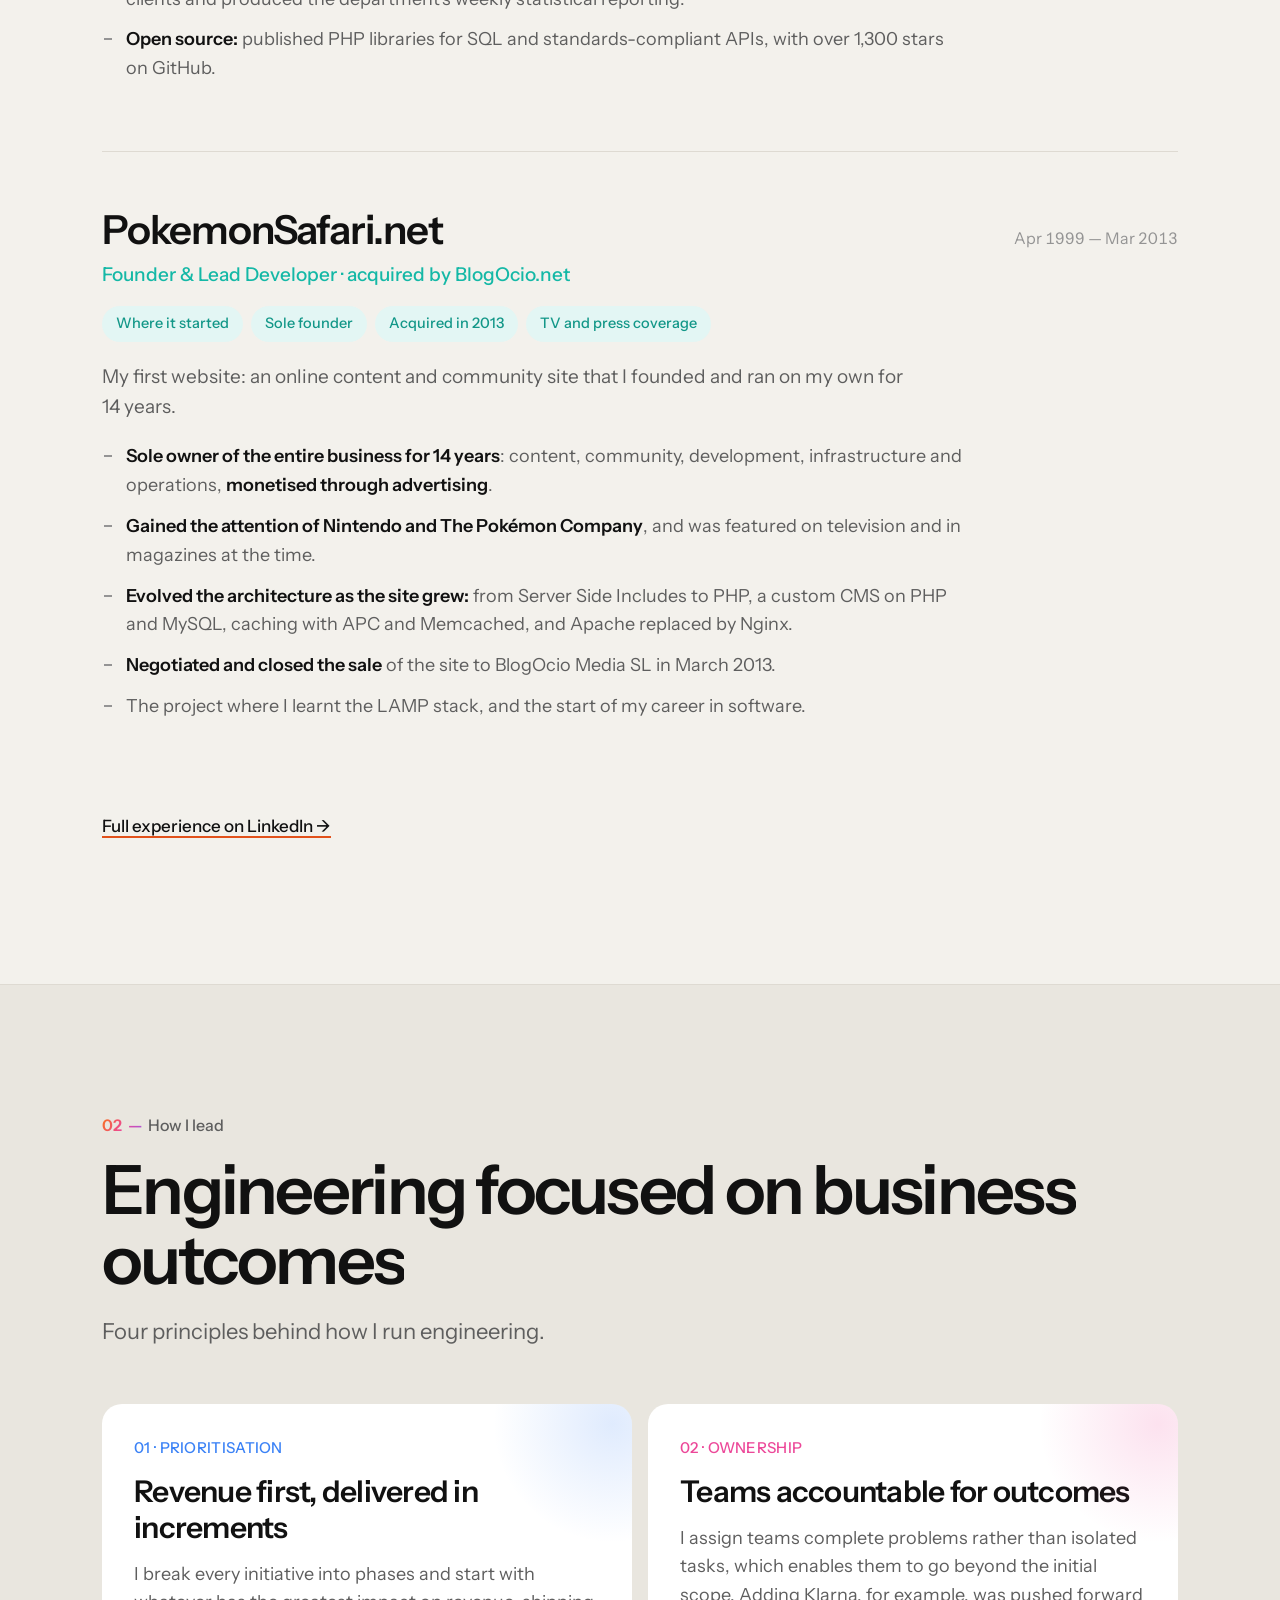
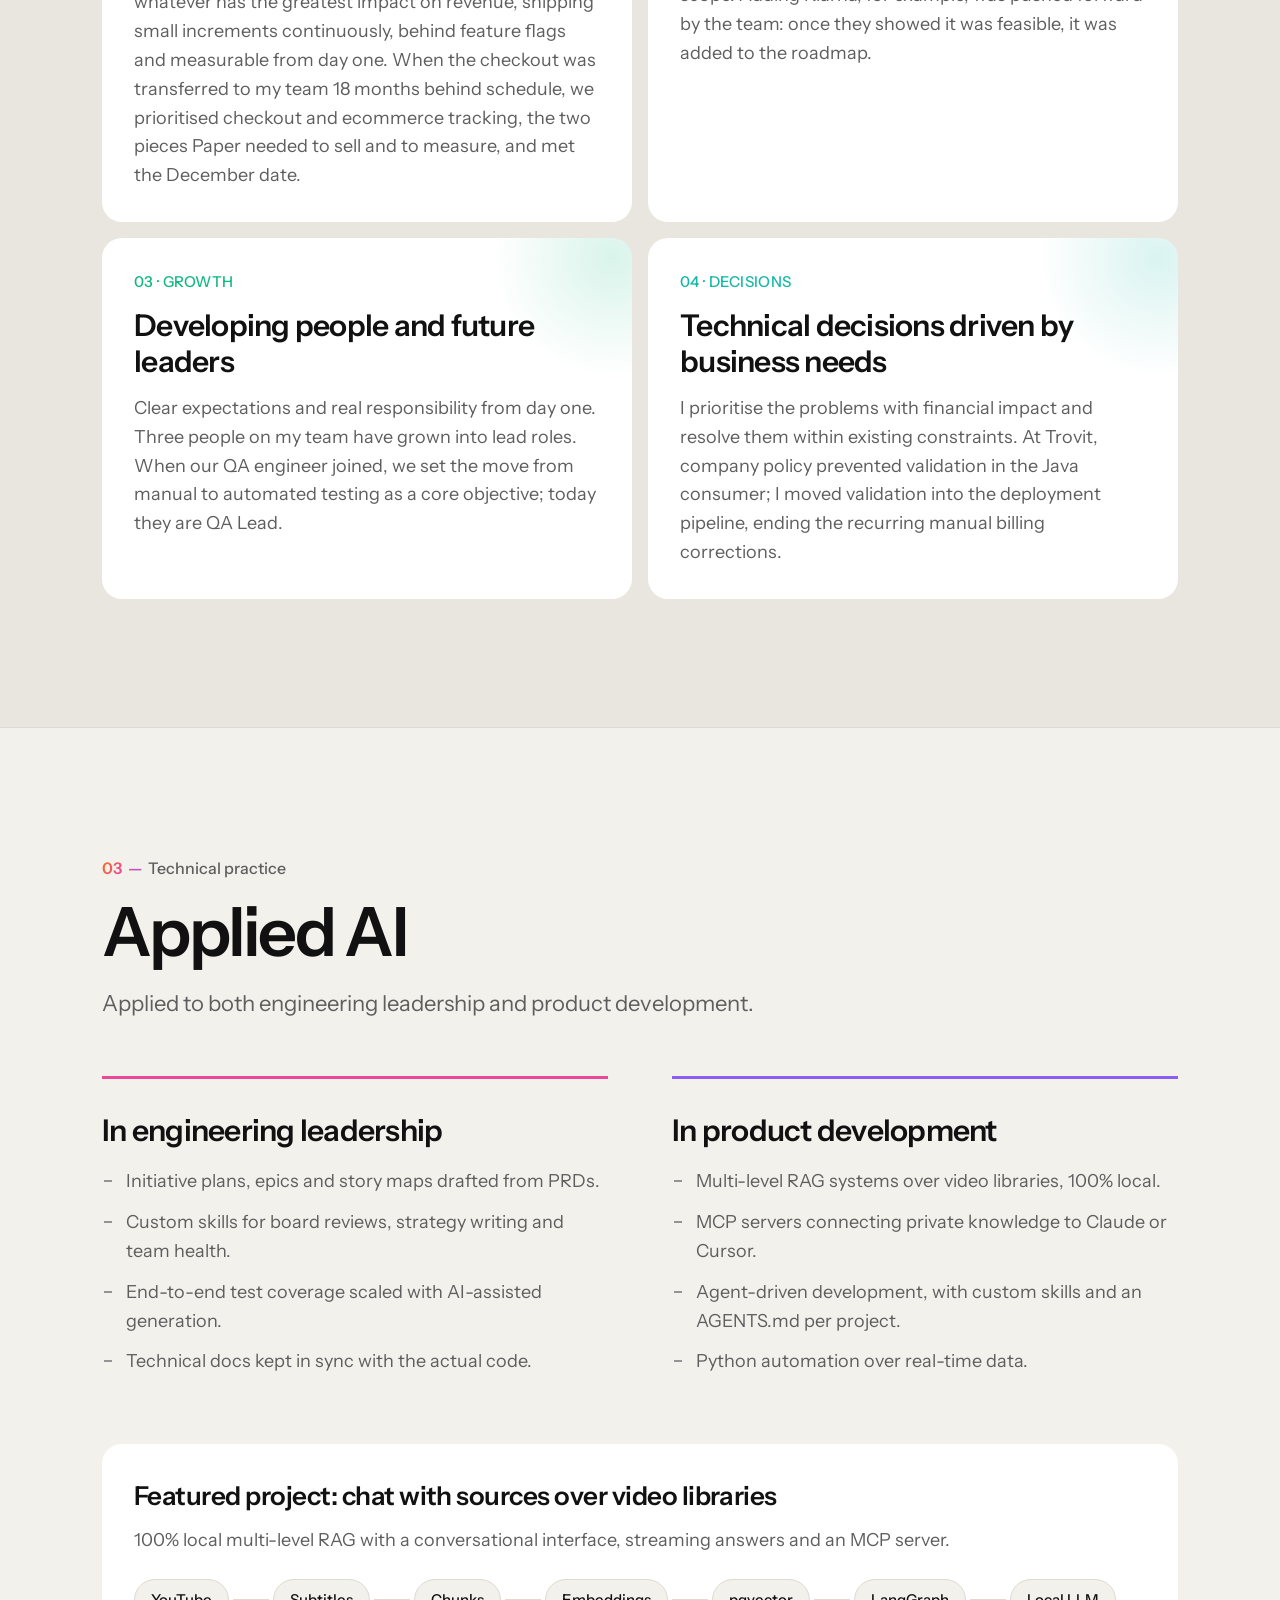
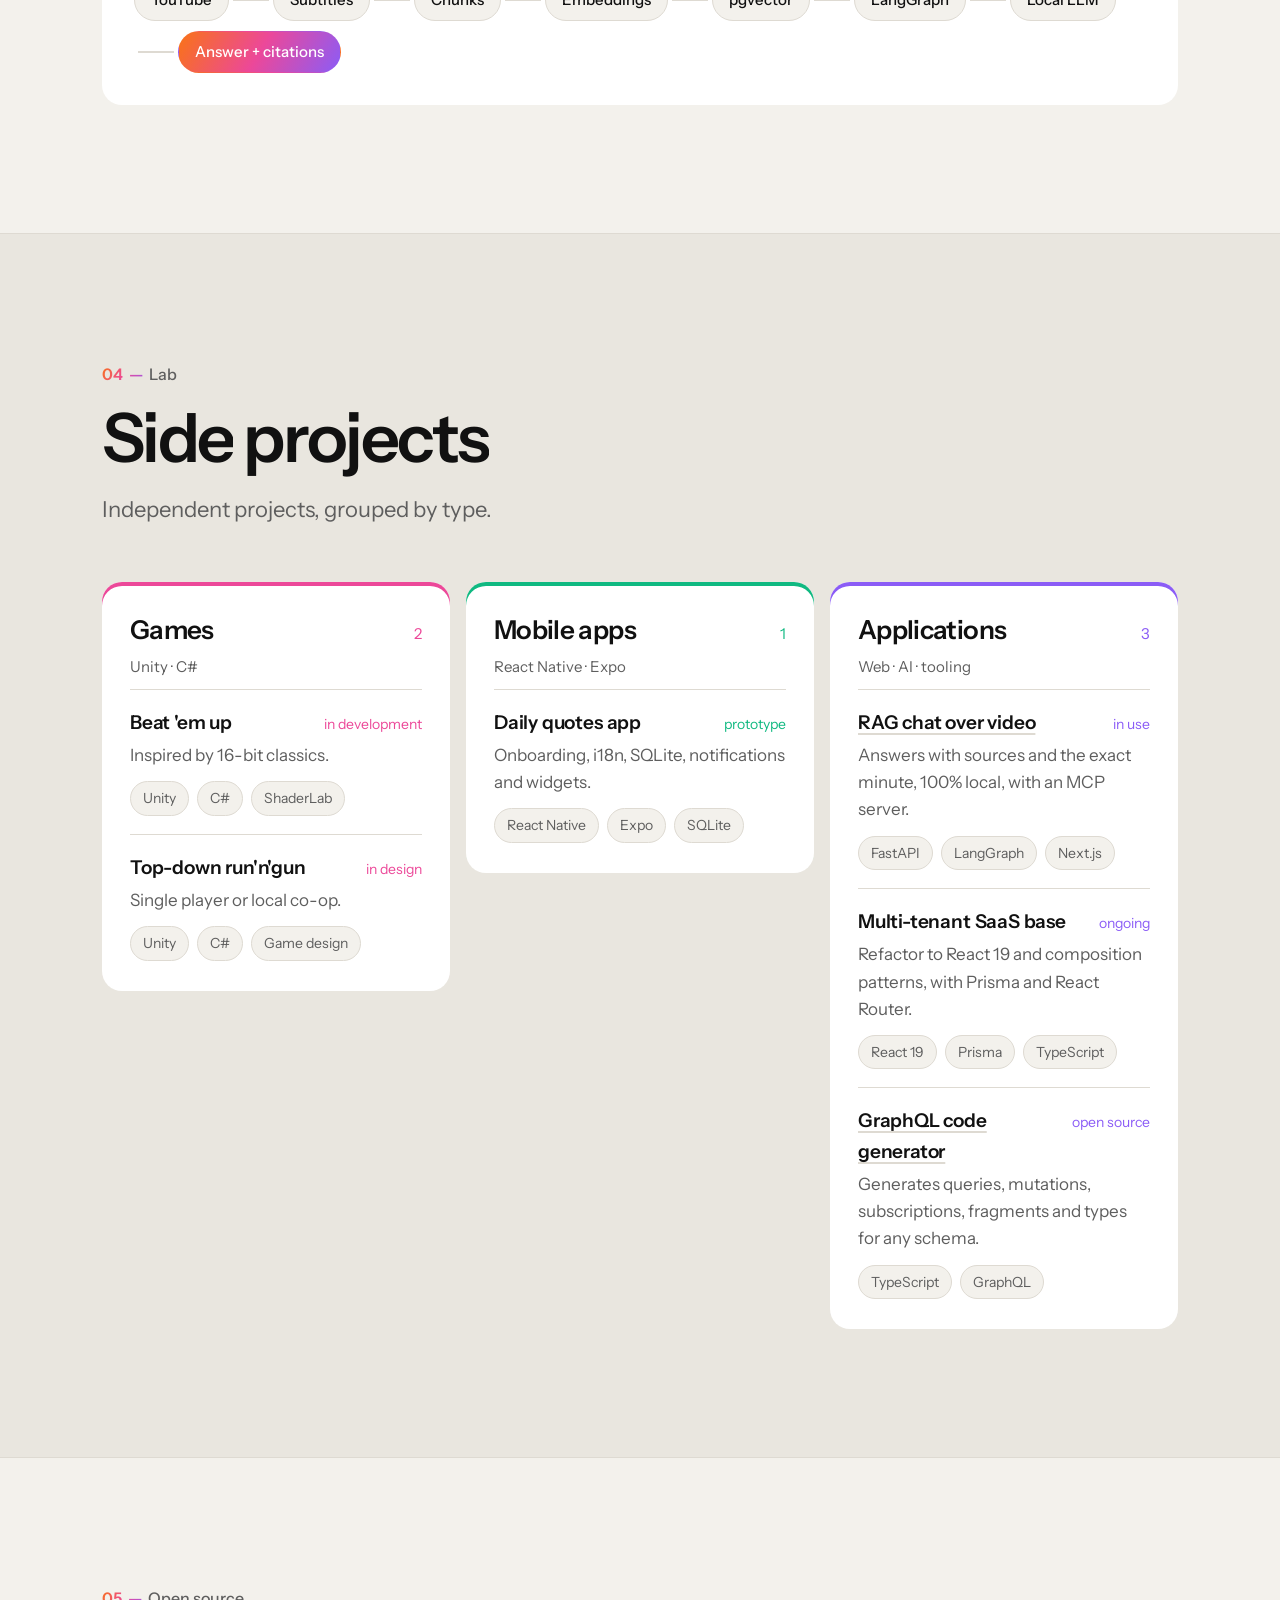
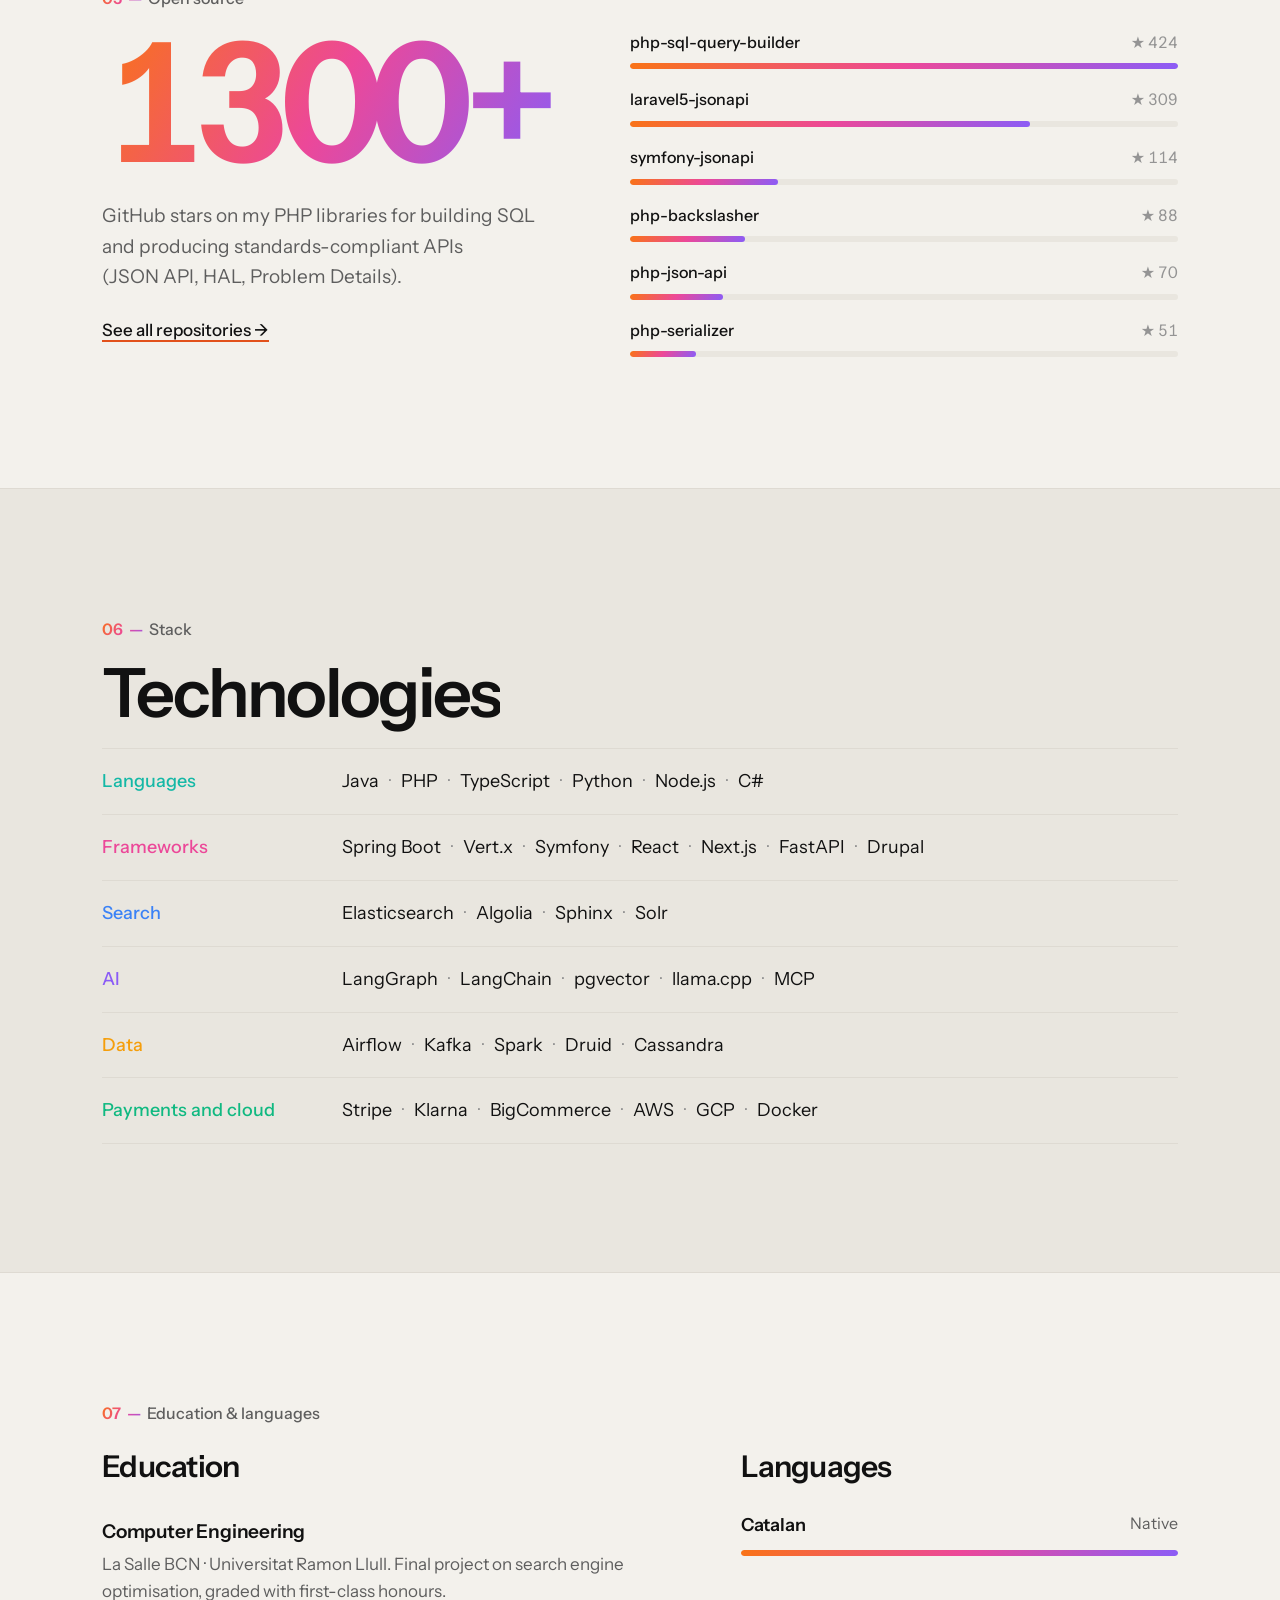
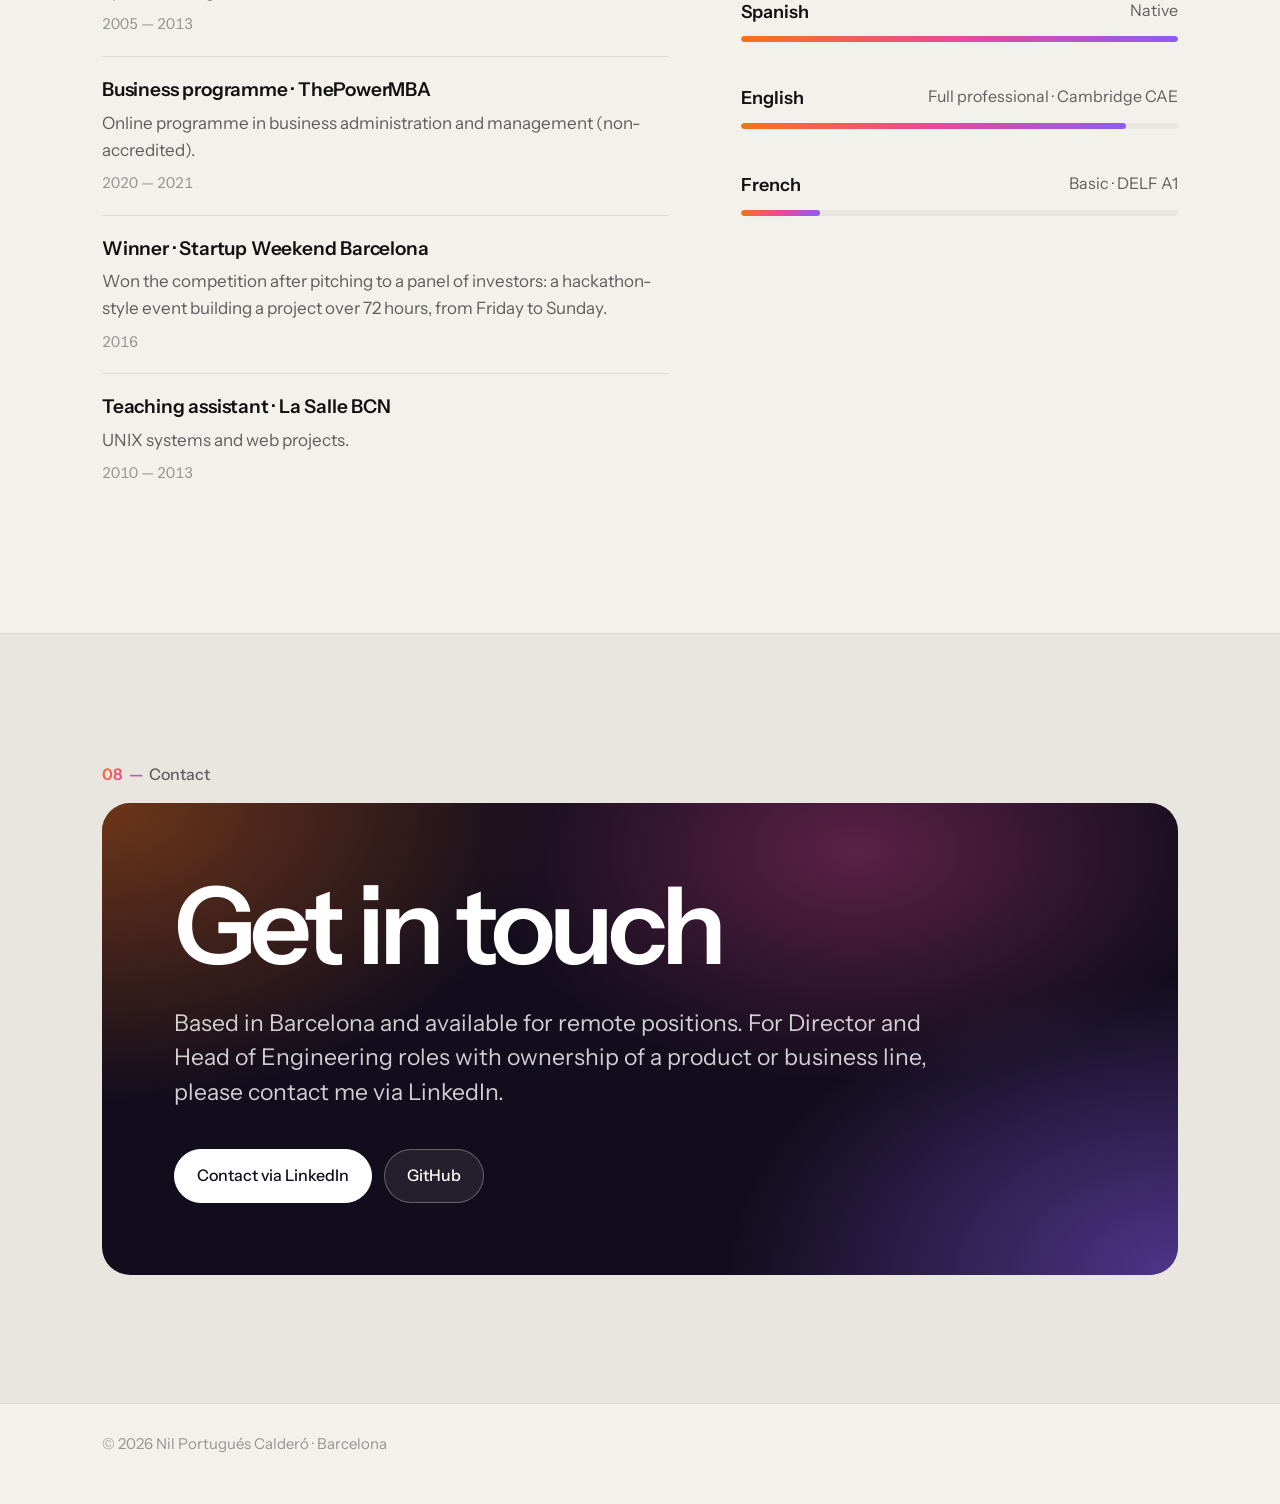
==== commit 30136420: "Add entrance and scroll-reveal animations to the homepage Hero intro in sequence, section titles rev" ====
--- a/index.html
+++ b/index.html
@@ -26,6 +26,7 @@
   <link rel="preconnect" href="https://fonts.googleapis.com">
   <link rel="preconnect" href="https://fonts.gstatic.com" crossorigin>
   <link href="https://fonts.googleapis.com/css2?family=Instrument+Sans:ital,wght@0,400;0,500;0,600;0,700;1,400&display=swap" rel="stylesheet">
+  <script>if (!matchMedia("(prefers-reduced-motion: reduce)").matches) document.documentElement.classList.add("motion");</script>
   <link rel="stylesheet" href="styles.css">
 </head>
 <body>
--- a/styles.css
+++ b/styles.css
@@ -74,9 +74,9 @@
 
 /* ---------- Nav ---------- */
 nav {
+  /* Opaque on purpose: a blurred, translucent bar flickers over the animated hero */
   position: sticky; top: 0; z-index: 50;
-  background: color-mix(in srgb, var(--bg) 92%, transparent);
-  backdrop-filter: saturate(1.4) blur(10px); -webkit-backdrop-filter: saturate(1.4) blur(10px);
+  background: var(--bg);
   border-bottom: 1px solid var(--border);
 }
 nav .wrap { display: flex; align-items: center; justify-content: space-between; height: 68px; }
@@ -380,7 +380,9 @@
   mask-image: radial-gradient(ellipse 70% 60% at 70% 30%, #000 30%, transparent 75%);
   -webkit-mask-image: radial-gradient(ellipse 70% 60% at 70% 30%, #000 30%, transparent 75%);
 }
-.blob { position: absolute; z-index: -2; border-radius: 50%; background: radial-gradient(circle, var(--b) 0%, transparent 68%); opacity: .45; animation: float 18s ease-in-out infinite; pointer-events: none; }
+.blob { position: absolute; z-index: -2; border-radius: 50%; background: radial-gradient(circle, var(--b) 0%, transparent 68%); opacity: .45; animation: float 18s ease-in-out infinite; pointer-events: none; will-change: transform; }
+/* Stop the decorative animations while the hero is off screen */
+.hero.offscreen .blob, .hero.offscreen h1 em { animation-play-state: paused; }
 .blob.b1 { width: 620px; height: 620px; --b: #f97316; top: -160px; right: 4%; }
 .blob.b2 { width: 540px; height: 540px; --b: #ec4899; top: 40px; right: -120px; animation-delay: -6s; }
 .blob.b3 { width: 460px; height: 460px; --b: #8b5cf6; top: 200px; right: 26%; animation-delay: -12s; opacity: .28; }
@@ -475,3 +477,57 @@
   .blob, .hero h1 em, .pipe .link::after { animation: none !important; }
   .xcard:hover { transform: none; }
 }
+
+/* ---------- Motion (only when html.motion is set: motion allowed and JS on) ---------- */
+:root { --ease-out: cubic-bezier(.16, 1, .3, 1); }
+
+/* Hero intro: name, headline words, lead and buttons arrive in sequence, from a soft blur */
+@keyframes heroIn { from { opacity: 0; transform: translateY(18px); filter: blur(6px); } }
+@keyframes fadeIn { from { opacity: 0; } }
+.motion .hero .name { animation: heroIn 1s var(--ease-out) .1s backwards; }
+.motion .hero h1:not(.split) { visibility: hidden; }
+.motion .hero h1 span.w { display: inline-block; animation: heroIn 1.1s var(--ease-out) calc(.25s + var(--wi) * 70ms) backwards; }
+.motion .hero h1 em.w { animation: heroIn 1.2s var(--ease-out) calc(.25s + var(--wi) * 70ms) backwards, shift 9s ease-in-out 1.5s infinite alternate; }
+.motion .hero .lead { animation: heroIn 1.1s var(--ease-out) .75s backwards; }
+.motion .hero .links { animation: heroIn 1.1s var(--ease-out) .9s backwards; }
+.motion .hero .scope { animation: fadeIn 1.2s ease .9s backwards; }
+.motion .blob { animation: float 18s ease-in-out infinite, fadeIn 2s ease backwards; }
+
+/* Scroll reveals: a short rise; elements arriving together are staggered */
+@keyframes rise { from { opacity: 0; transform: translateY(20px); } }
+@keyframes riseScale { from { opacity: 0; transform: translateY(28px) scale(.98); } }
+.motion .reveal { transition: none; }
+.motion .reveal.in { animation: rise .9s var(--ease-out) calc(var(--i, 0) * 90ms) backwards; }
+.motion :is(.xcard, .ptype, .panel, .pipeline, .cta, .case).reveal.in { animation-name: riseScale; }
+.motion .xcard.reveal { transition: transform .25s, box-shadow .25s; }
+.motion .stat.reveal.in { animation-delay: calc(.2s + var(--i, 0) * 90ms); }
+
+/* Section titles: words slide up from behind a mask */
+.motion .section-title .w { display: inline-block; overflow: hidden; vertical-align: top; padding-bottom: .1em; margin-bottom: -.1em; }
+.motion .section-title .w > span { display: inline-block; transform: translateY(110%); }
+.motion .in .w > span, .no-reveal .section-title .w > span {
+  transform: none; transition: transform 1s var(--ease-out) calc(var(--wi) * 60ms);
+}
+.motion .section-title.reveal { opacity: 1; transform: none; animation: none; }
+
+/* Career and open-source bars grow one after another */
+.g-row:nth-child(2) .g-bar { transition-delay: .12s; }
+.g-row:nth-child(3) .g-bar { transition-delay: .24s; }
+.g-row:nth-child(4) .g-bar { transition-delay: .36s; }
+.g-row:nth-child(5) .g-bar { transition-delay: .48s; }
+.bar-row:nth-child(2) .bar i { transition-delay: .1s; }
+.bar-row:nth-child(3) .bar i { transition-delay: .2s; }
+.bar-row:nth-child(4) .bar i { transition-delay: .3s; }
+.bar-row:nth-child(5) .bar i { transition-delay: .4s; }
+.bar-row:nth-child(n+6) .bar i { transition-delay: .5s; }
+.big-number { font-variant-numeric: tabular-nums; }
+
+/* Buttons: a soft press */
+.btn { transition: border-color .15s, background-color .15s, color .15s, transform .2s var(--ease-out), box-shadow .2s; }
+.btn:active { transform: scale(.96); }
+
+.no-reveal .reveal, .no-reveal .reveal.in { animation: none !important; }
+
+@media print {
+  .section-title .w > span { transform: none !important; }
+}
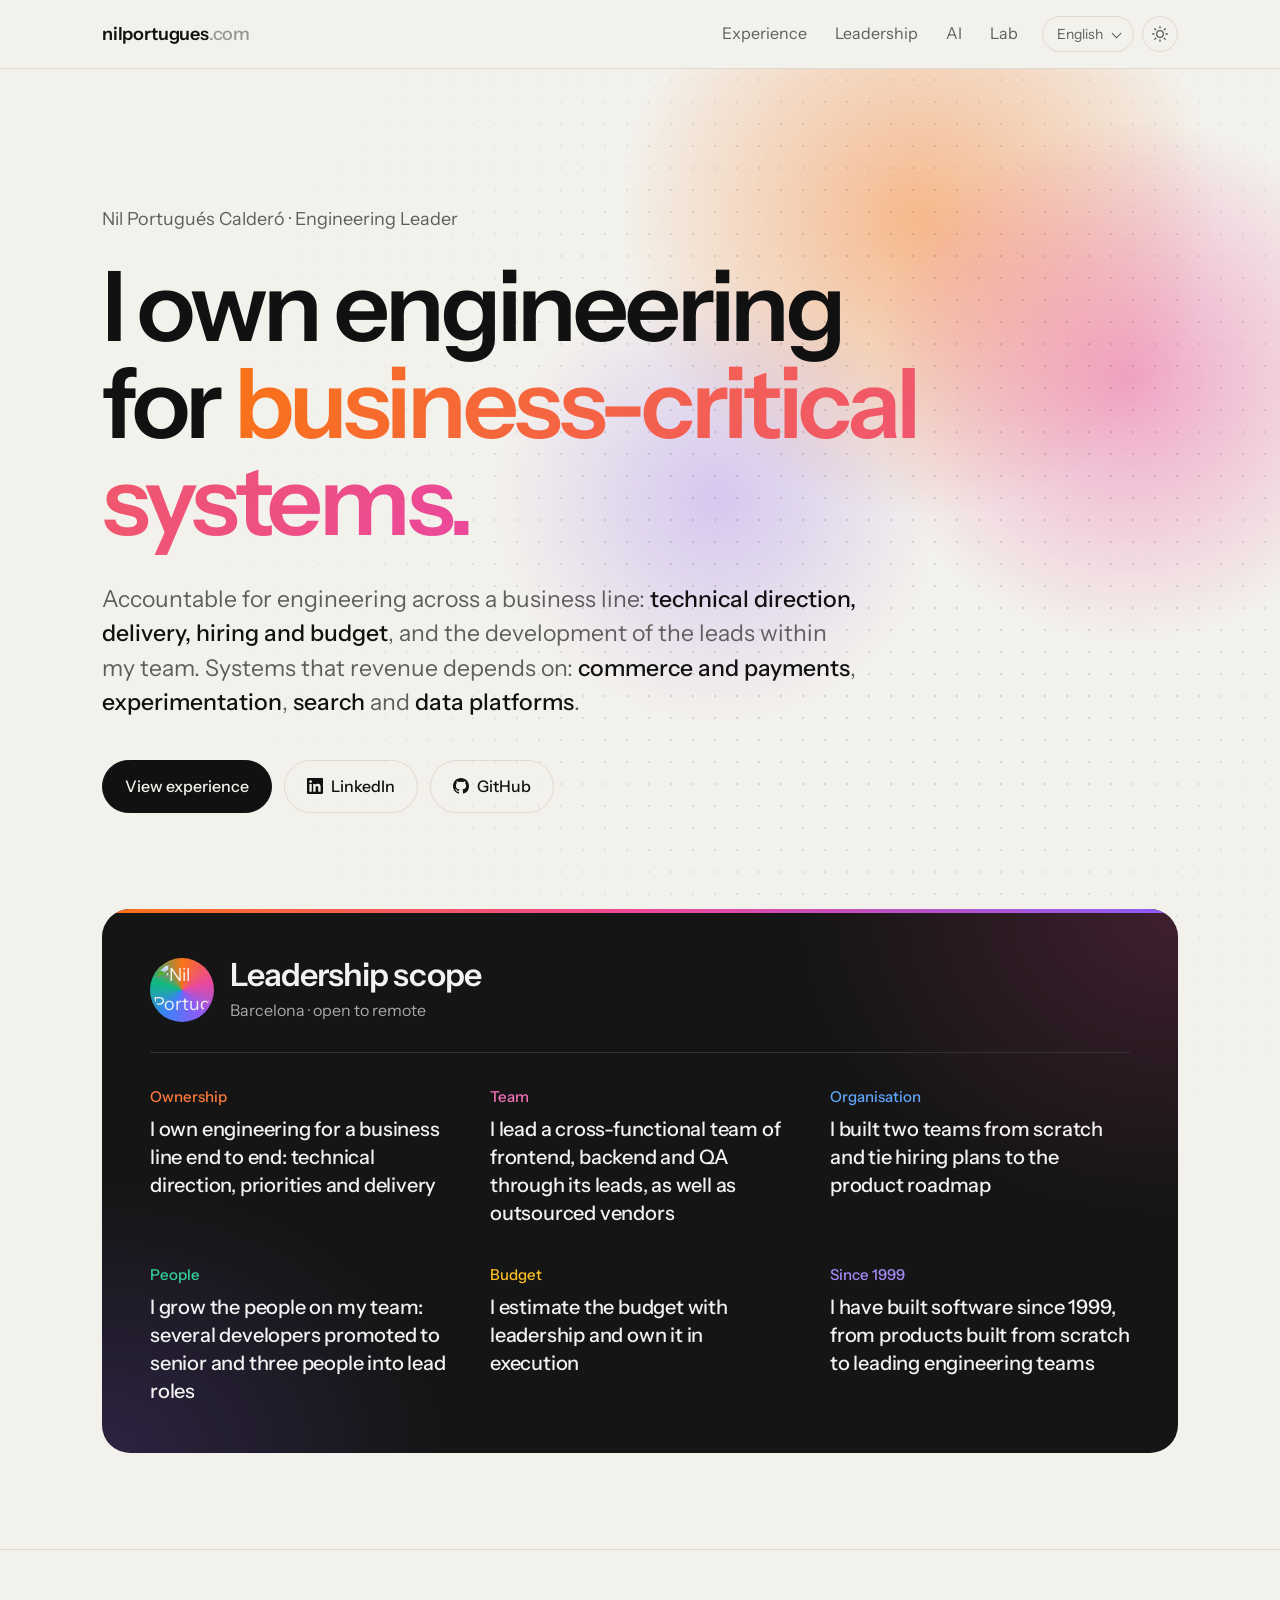
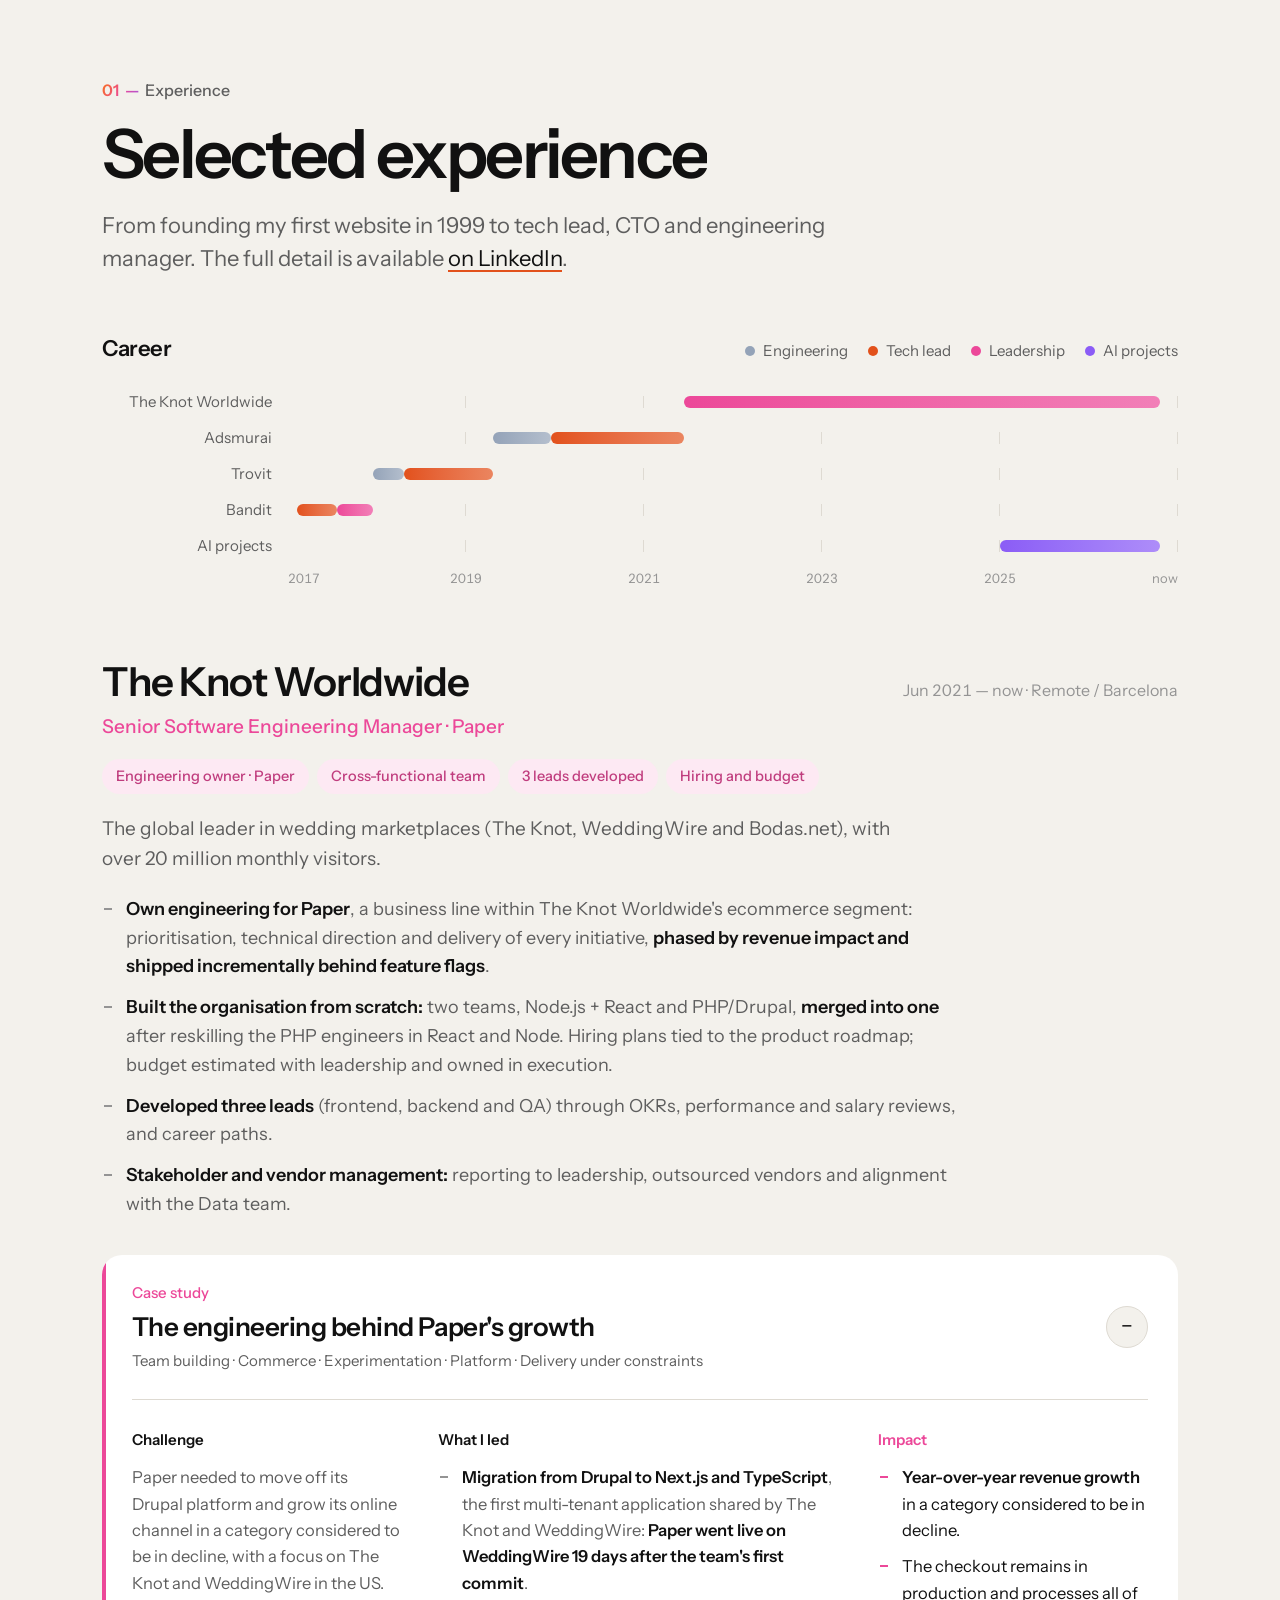
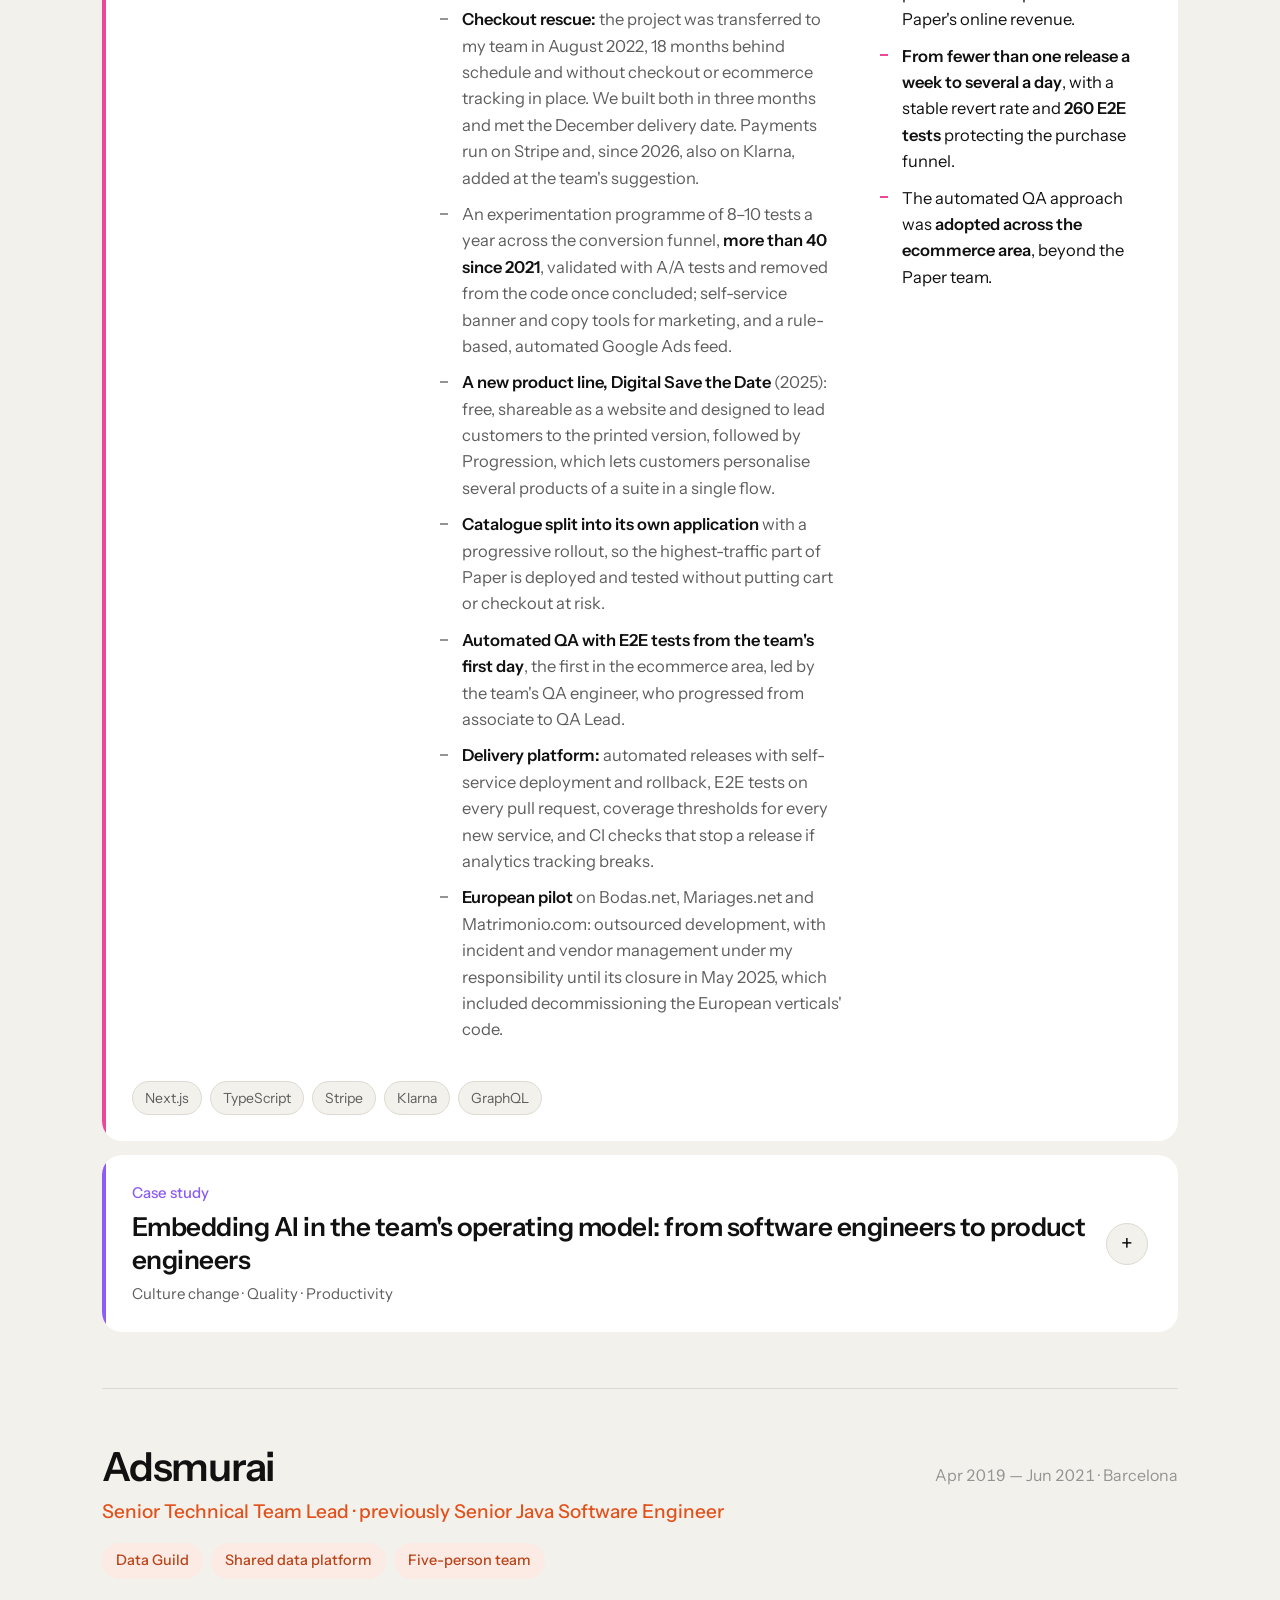
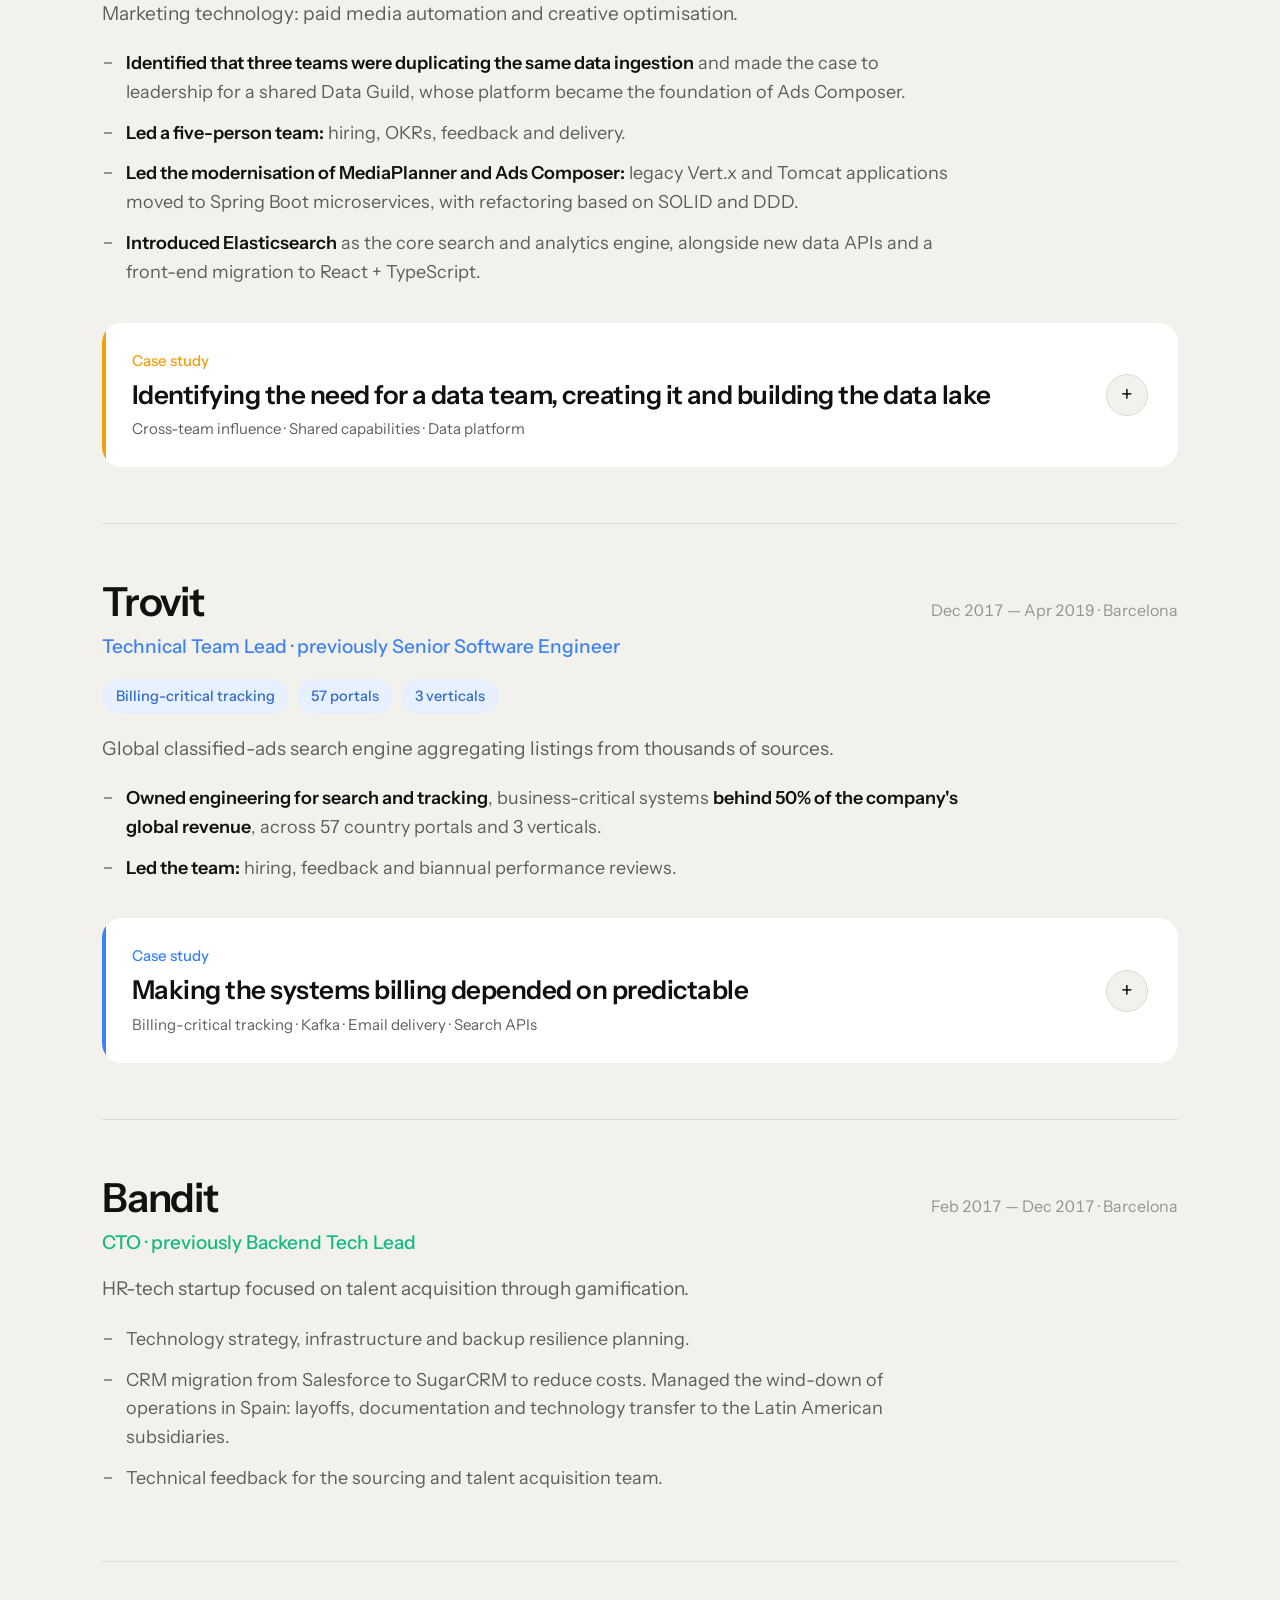
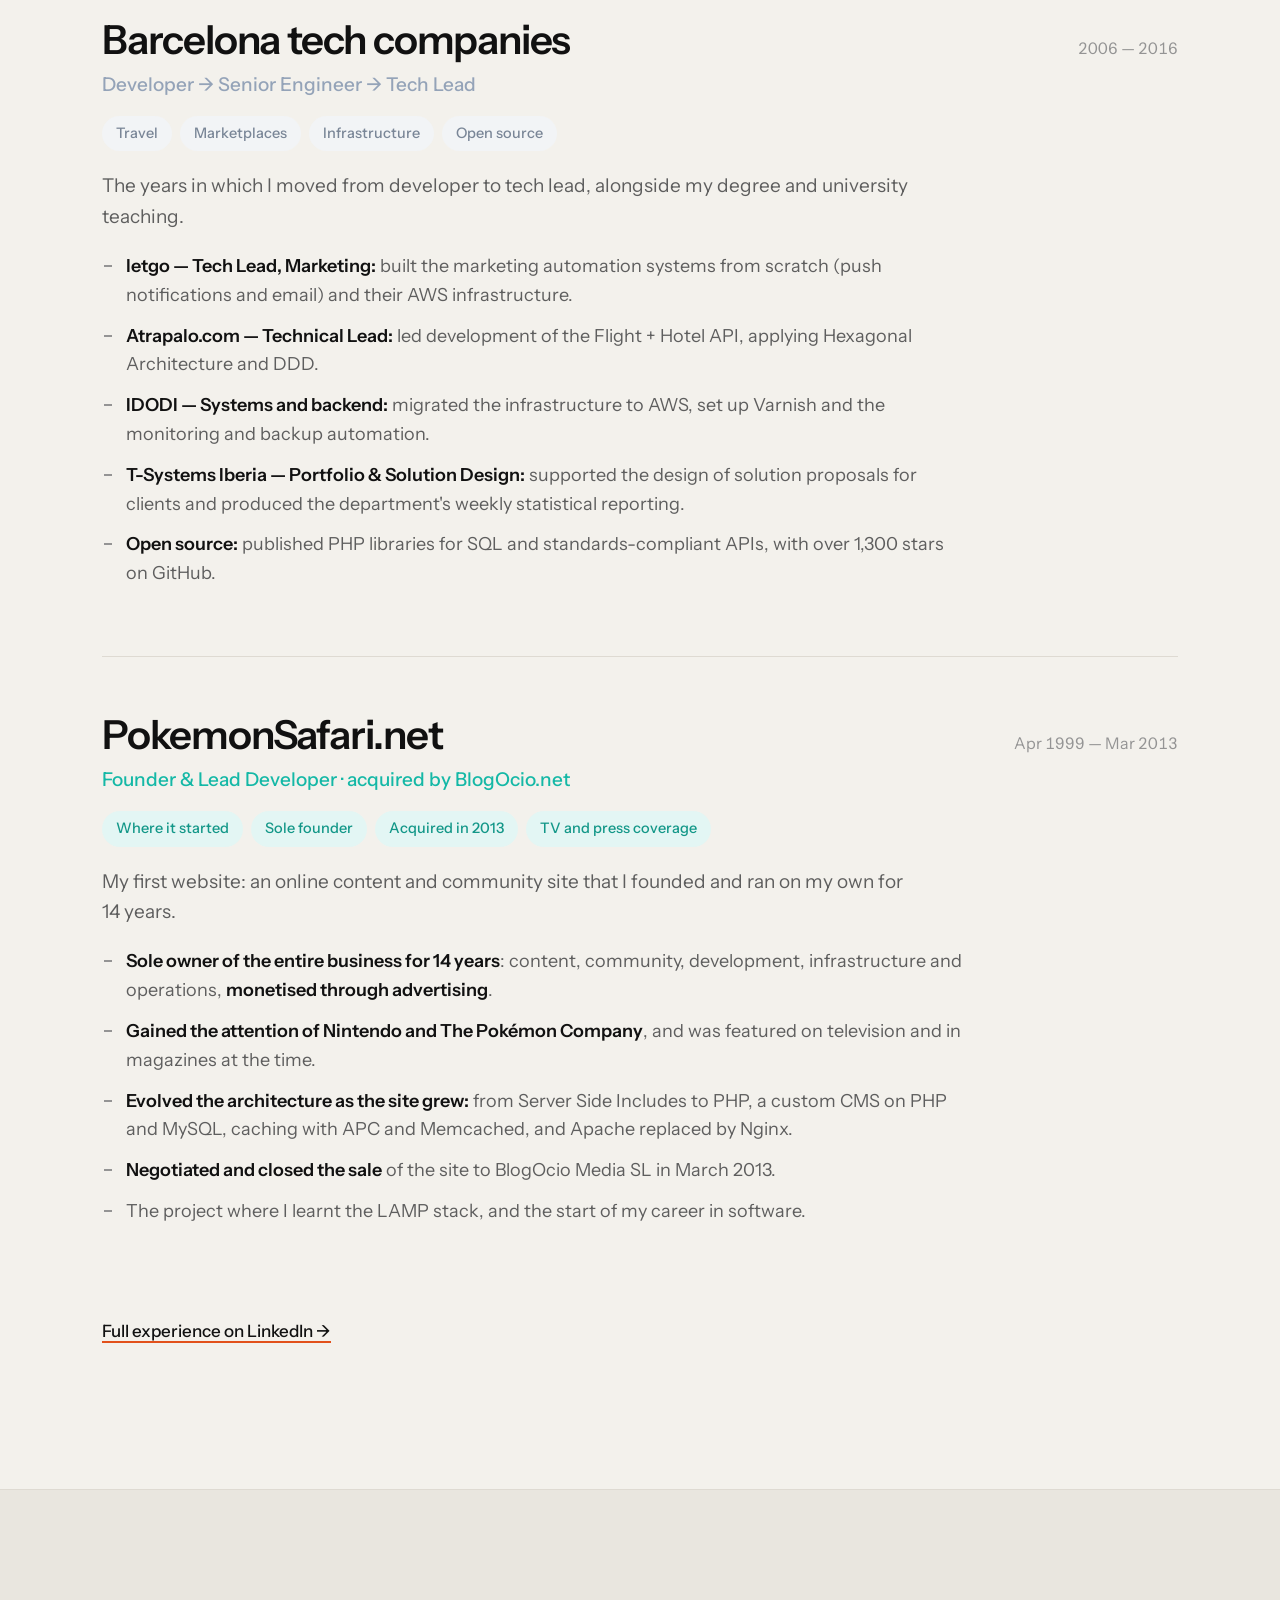
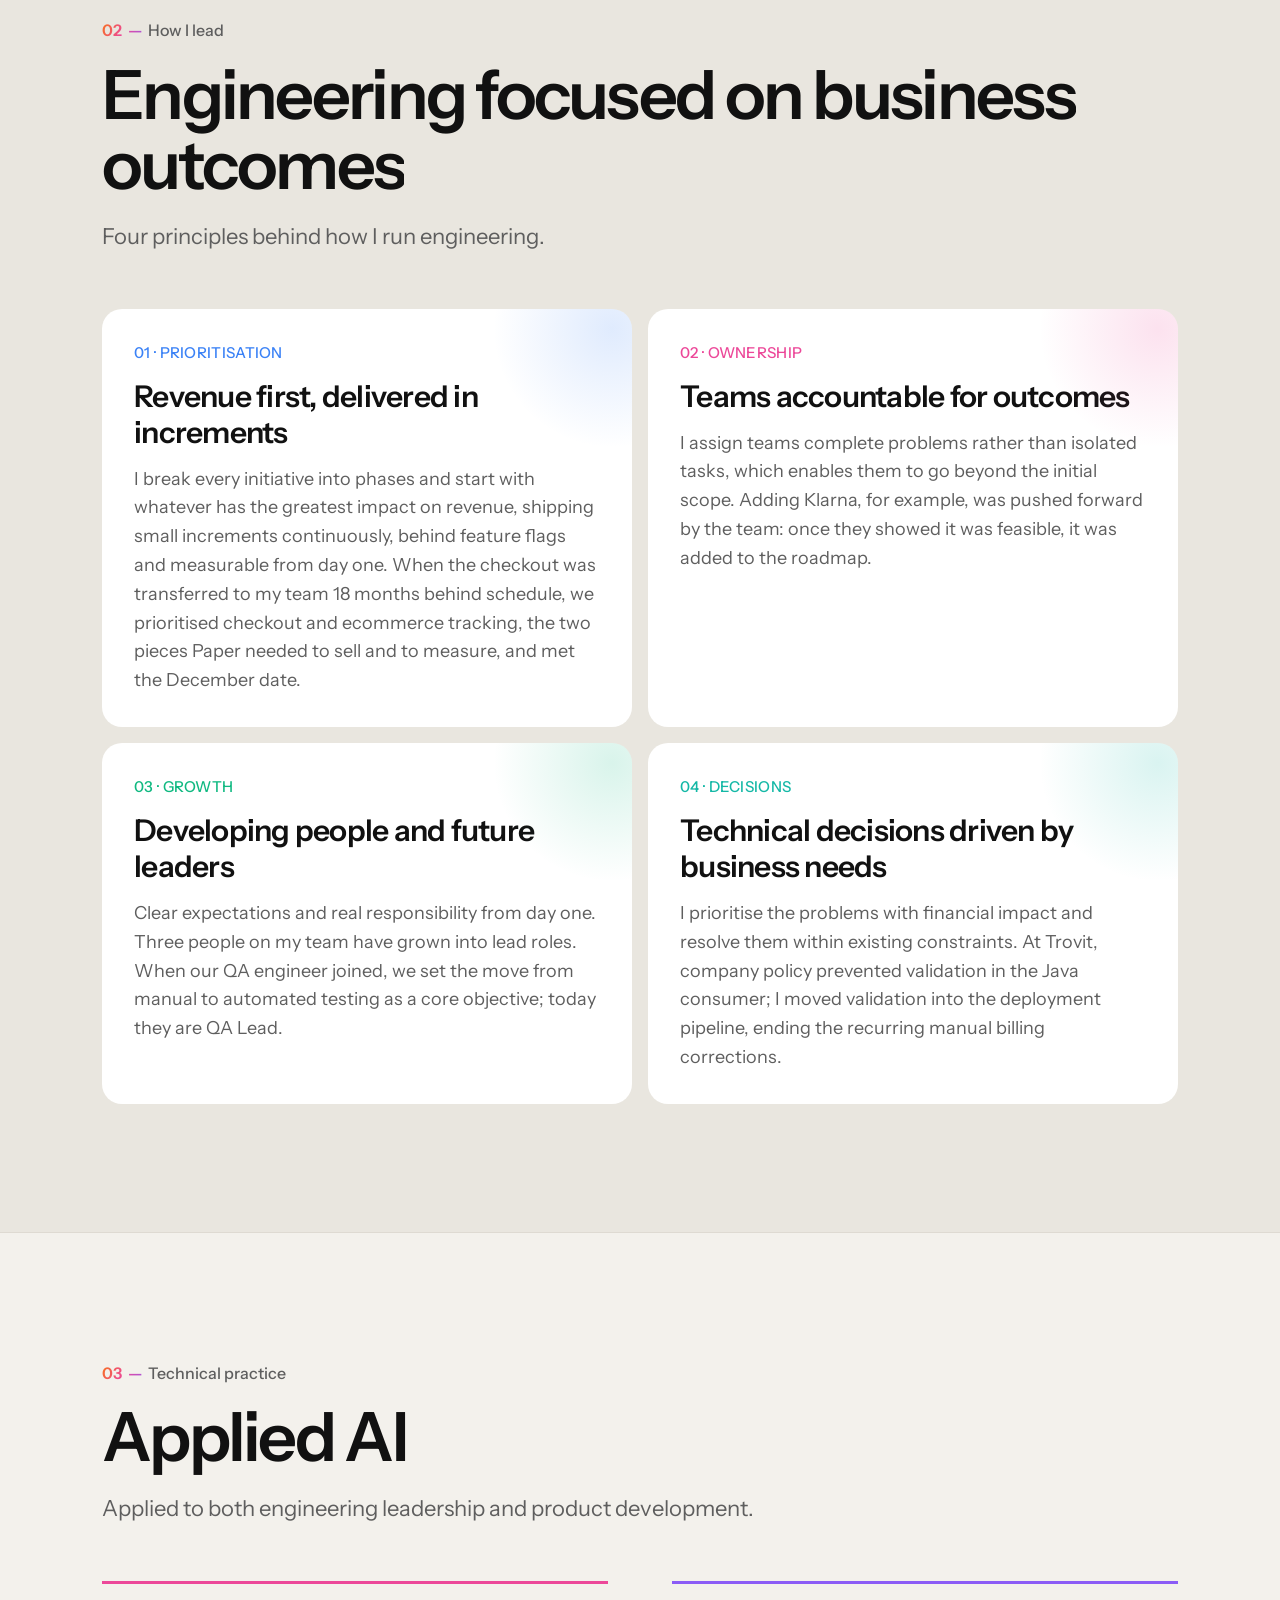
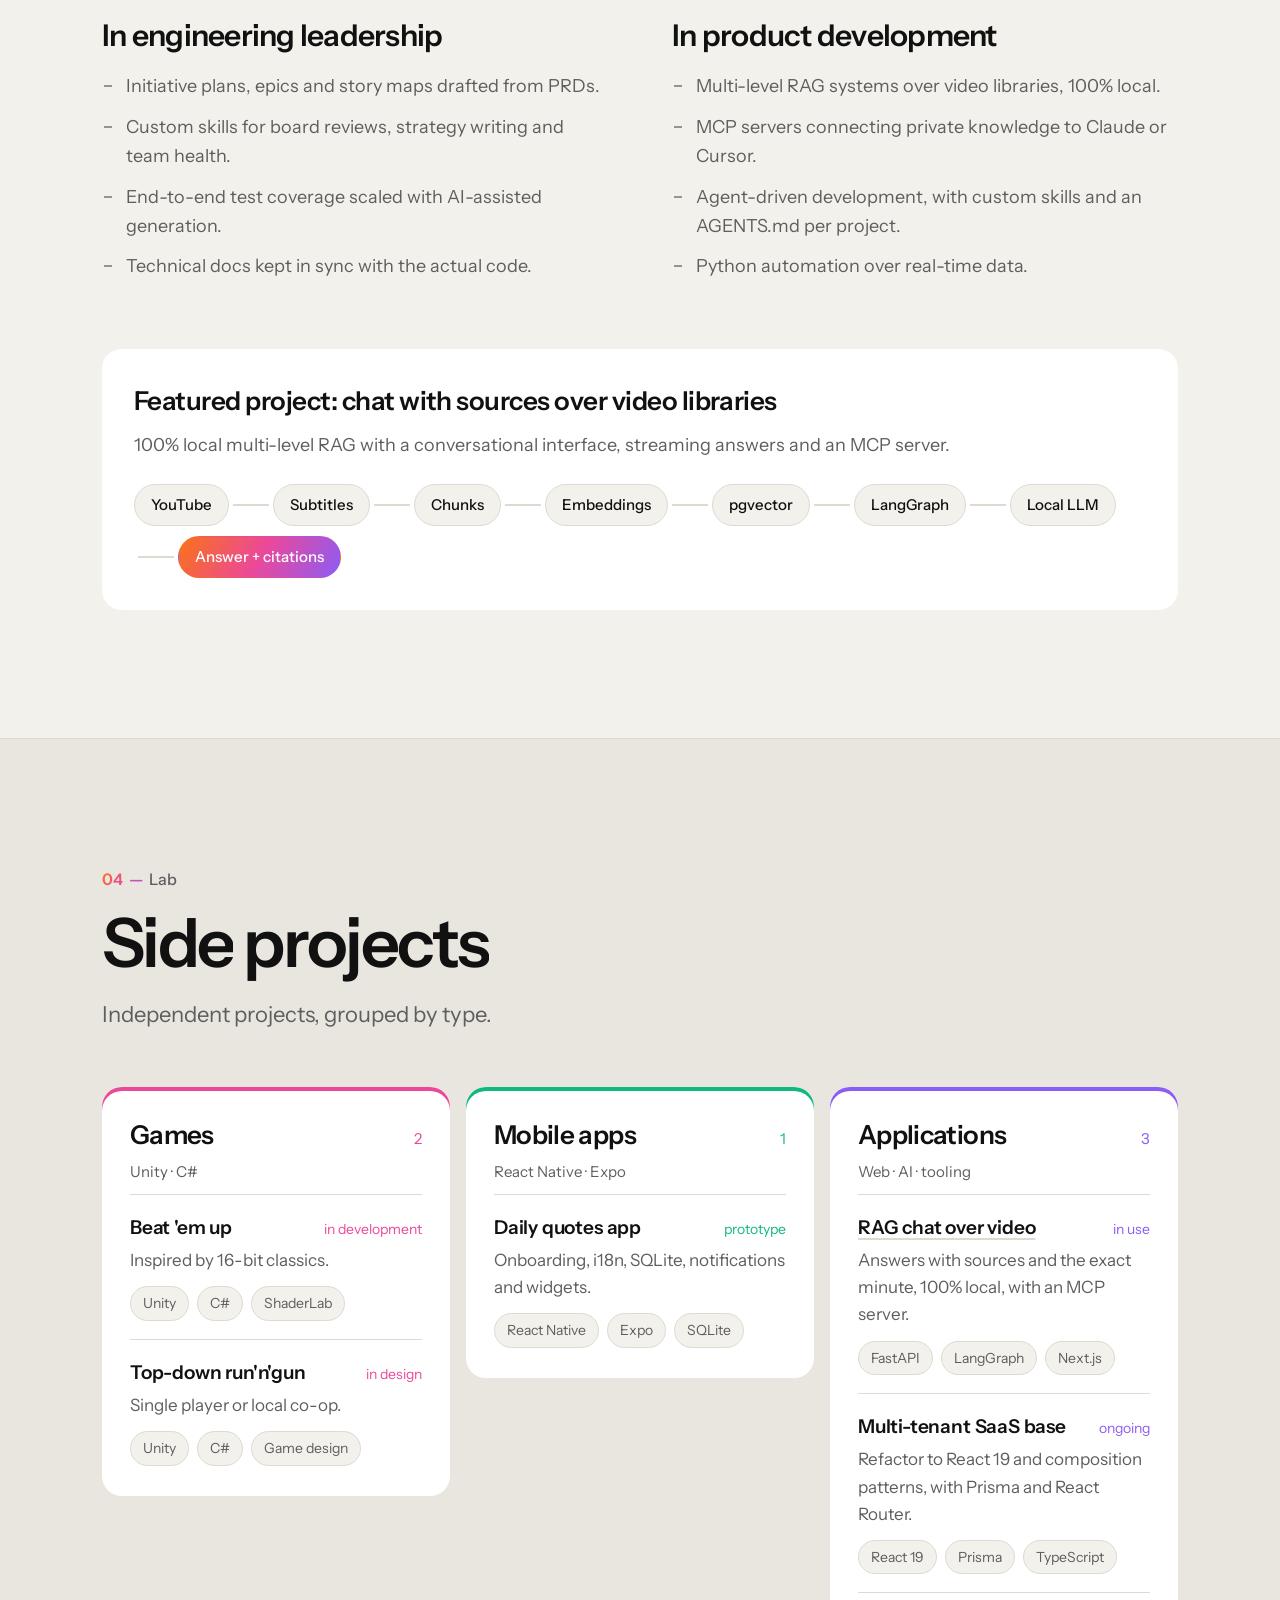
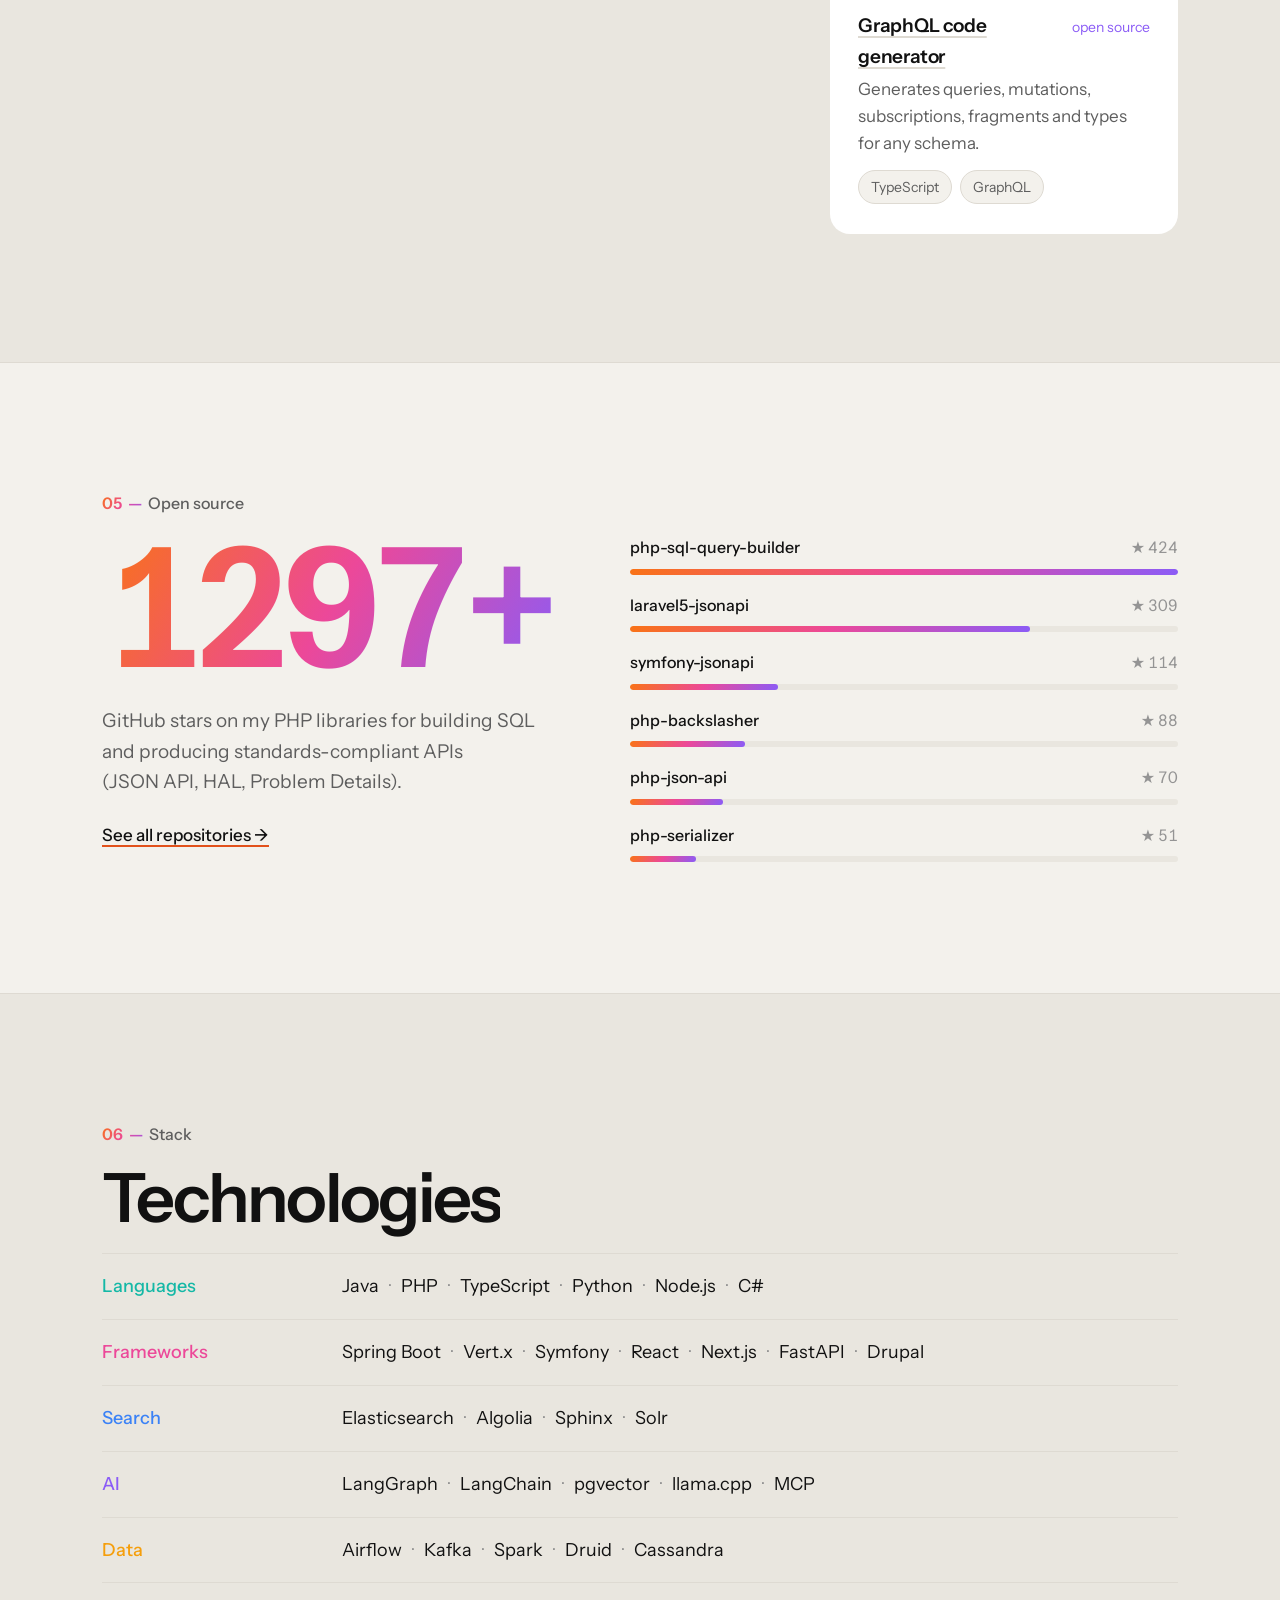
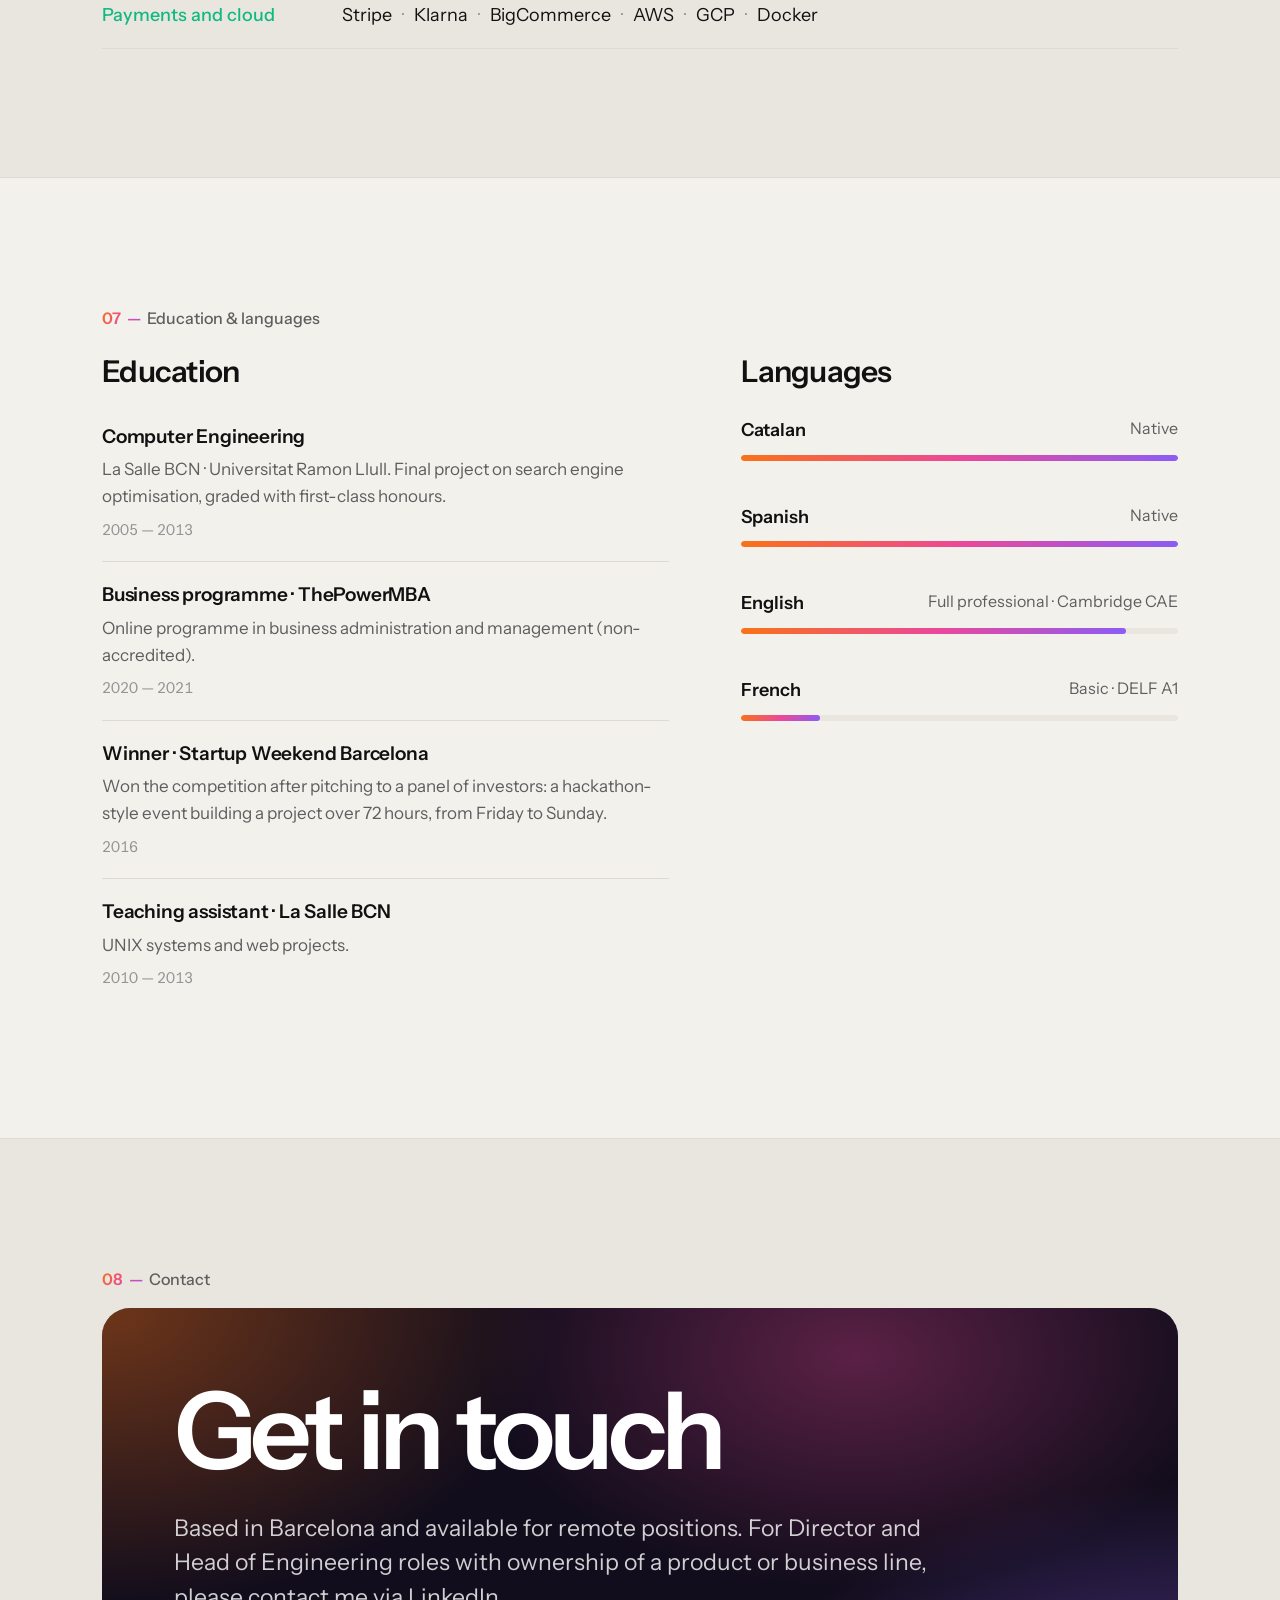
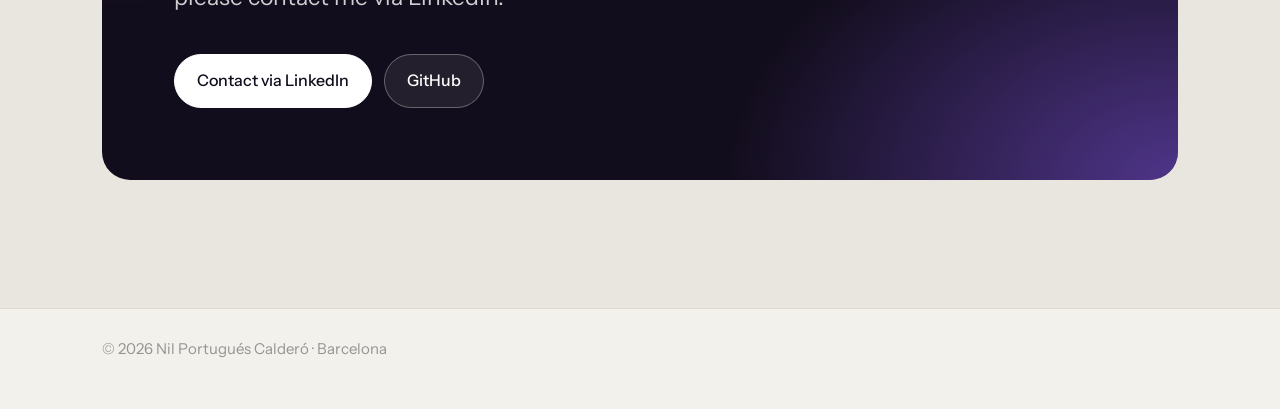
==== commit 286478de: "Expand the TKWW case studies with delivery, product and AI outcomes Add the WeddingWire launch, 40+ " ====
--- a/index.html
+++ b/index.html
@@ -140,7 +140,7 @@
             </ul>
             <div class="job-cases">
             <details class="case" style="--c: var(--c-lead);" open>
-              <summary><span class="case-label">Case study</span><span class="case-title">The engineering behind Paper's growth</span><span class="case-scope">Team building · Commerce · Experimentation · Delivery under constraints</span></summary>
+              <summary><span class="case-label">Case study</span><span class="case-title">The engineering behind Paper's growth</span><span class="case-scope">Team building · Commerce · Experimentation · Platform · Delivery under constraints</span></summary>
             <div class="case-body">
               <div>
                 <h4>Challenge</h4>
@@ -149,10 +149,13 @@
               <div>
                 <h4>What I led</h4>
                 <ul>
-                  <li><b>Migration from Drupal to Next.js and TypeScript</b>, the first multi-tenant application shared by The Knot and WeddingWire.</li>
+                  <li><b>Migration from Drupal to Next.js and TypeScript</b>, the first multi-tenant application shared by The Knot and WeddingWire: <b>Paper went live on WeddingWire 19 days after the team's first commit</b>.</li>
                   <li><b>Checkout rescue:</b> the project was transferred to my team in August 2022, 18 months behind schedule and without checkout or ecommerce tracking in place. We built both in three months and met the December delivery date. Payments run on Stripe and, since 2026, also on Klarna, added at the team's suggestion.</li>
-                  <li>An experimentation programme of 8–10 tests a year across the conversion funnel, self-service banner and copy tools for marketing, and a rule-based, automated Google Ads feed.</li>
+                  <li>An experimentation programme of 8–10 tests a year across the conversion funnel, <b>more than 40 since 2021</b>, validated with A/A tests and removed from the code once concluded; self-service banner and copy tools for marketing, and a rule-based, automated Google Ads feed.</li>
+                  <li><b>A new product line, Digital Save the Date</b> (2025): free, shareable as a website and designed to lead customers to the printed version, followed by Progression, which lets customers personalise several products of a suite in a single flow.</li>
+                  <li><b>Catalogue split into its own application</b> with a progressive rollout, so the highest-traffic part of Paper is deployed and tested without putting cart or checkout at risk.</li>
                   <li><b>Automated QA with E2E tests from the team's first day</b>, the first in the ecommerce area, led by the team's QA engineer, who progressed from associate to QA Lead.</li>
+                  <li><b>Delivery platform:</b> automated releases with self-service deployment and rollback, E2E tests on every pull request, coverage thresholds for every new service, and CI checks that stop a release if analytics tracking breaks.</li>
                   <li><b>European pilot</b> on Bodas.net, Mariages.net and Matrimonio.com: outsourced development, with incident and vendor management under my responsibility until its closure in May 2025, which included decommissioning the European verticals' code.</li>
                 </ul>
               </div>
@@ -161,6 +164,7 @@
                 <ul>
                   <li><b>Year-over-year revenue growth</b> in a category considered to be in decline.</li>
                   <li>The checkout remains in production and processes all of Paper's online revenue.</li>
+                  <li><b>From fewer than one release a week to several a day</b>, with a stable revert rate and <b>260 E2E tests</b> protecting the purchase funnel.</li>
                   <li>The automated QA approach was <b>adopted across the ecommerce area</b>, beyond the Paper team.</li>
                 </ul>
               </div>
@@ -180,6 +184,7 @@
                   <li><b>A shift in team mindset</b> from software engineers to product engineers.</li>
                   <li>Initiative plans, epics and story maps derived from PRDs, and AI-generated reporting.</li>
                   <li><b>Errors resolved as soon as they are detected</b>, with E2E coverage extended through AI-generated tests.</li>
+                  <li><b>Agents execute and verify; people approve:</b> versioned product requirements, specifications and architecture decisions as shared context, agents for large-scale upgrades and test creation, and automated quality gates on every change.</li>
                 </ul>
               </div>
               <div class="case-impact">
